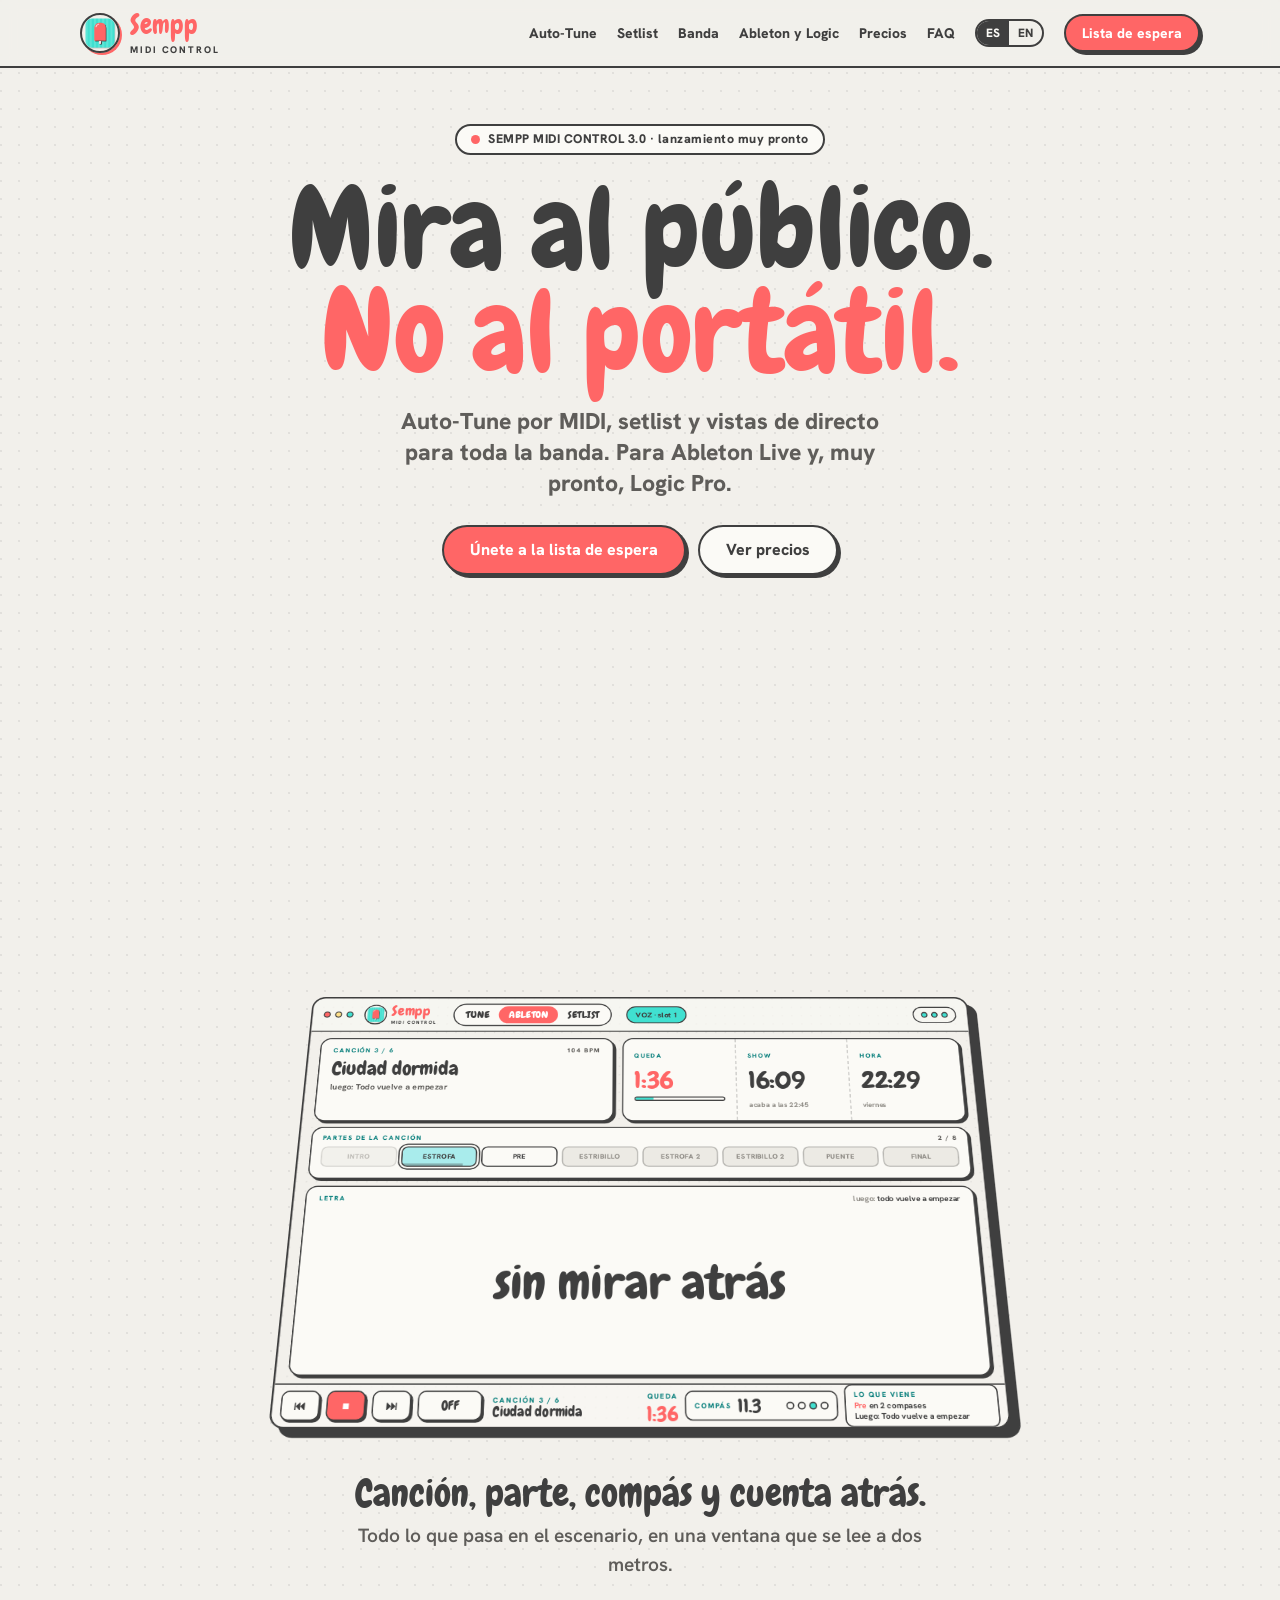
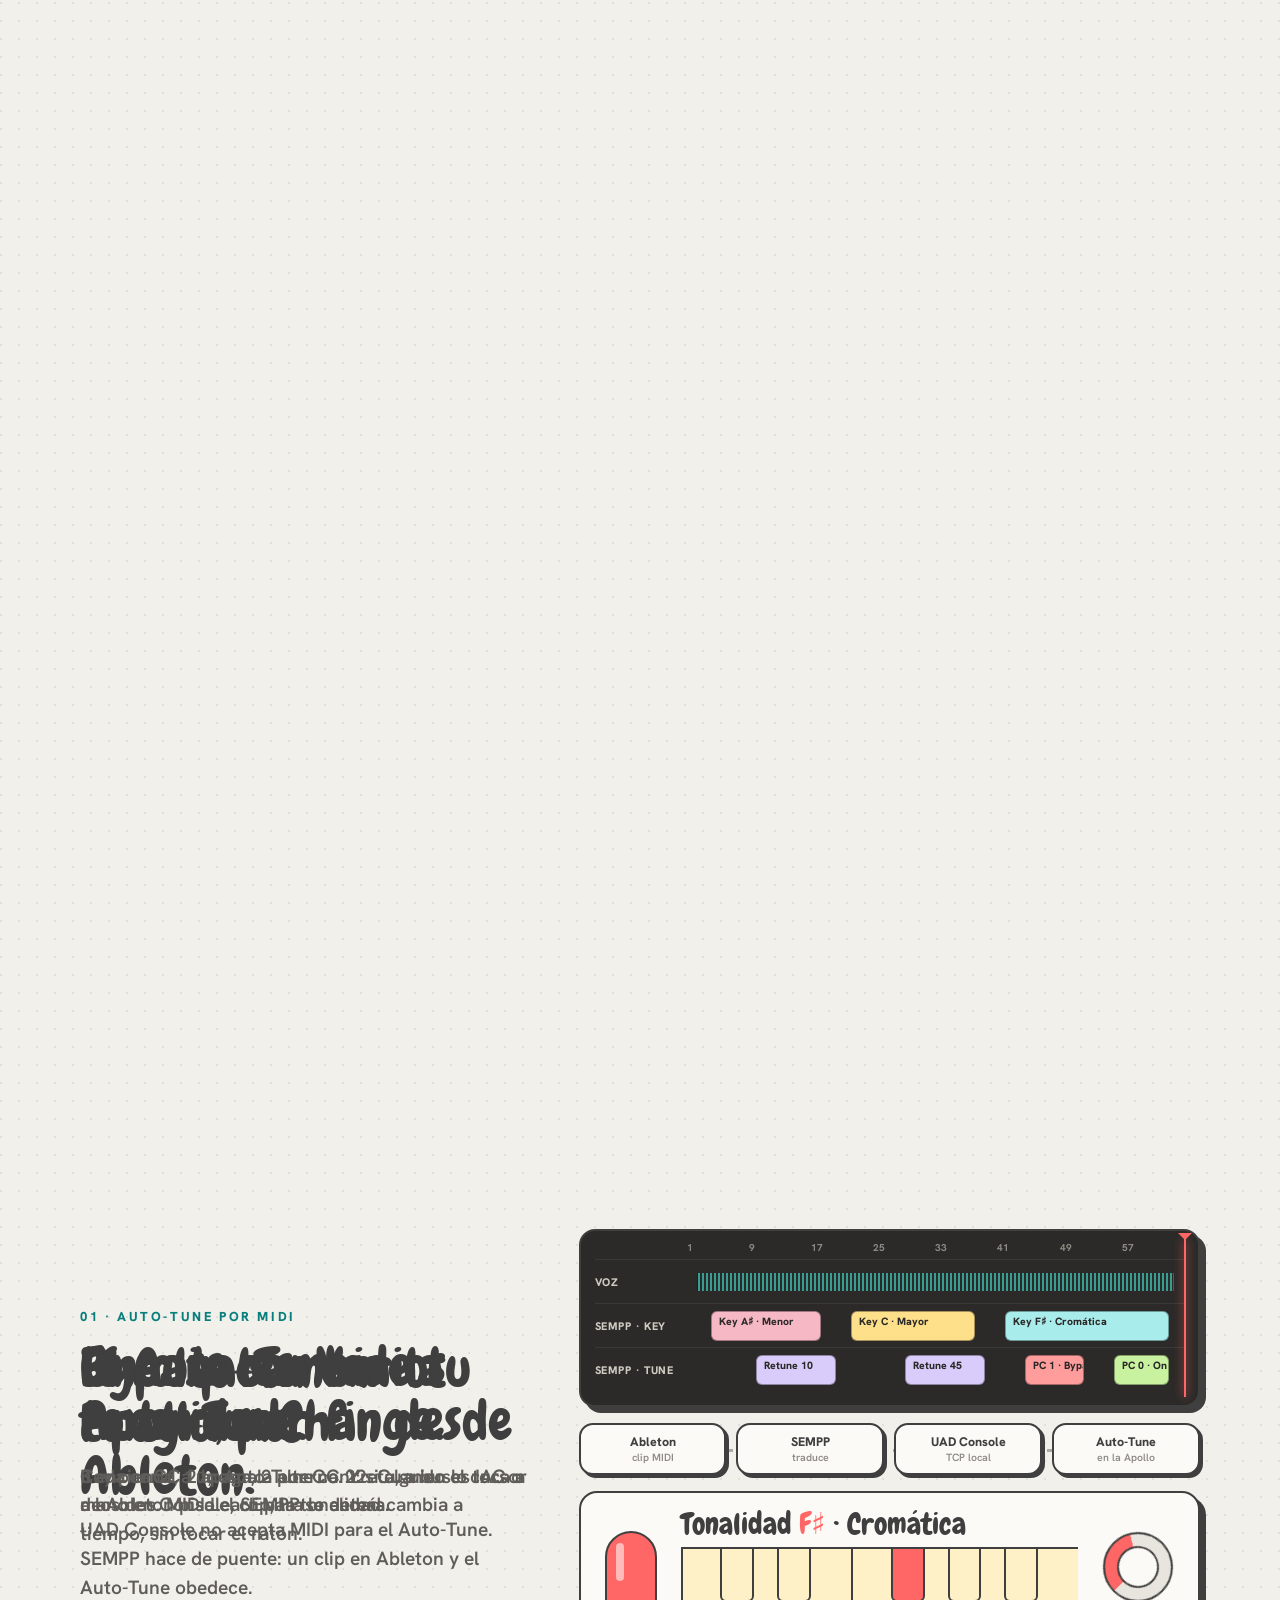
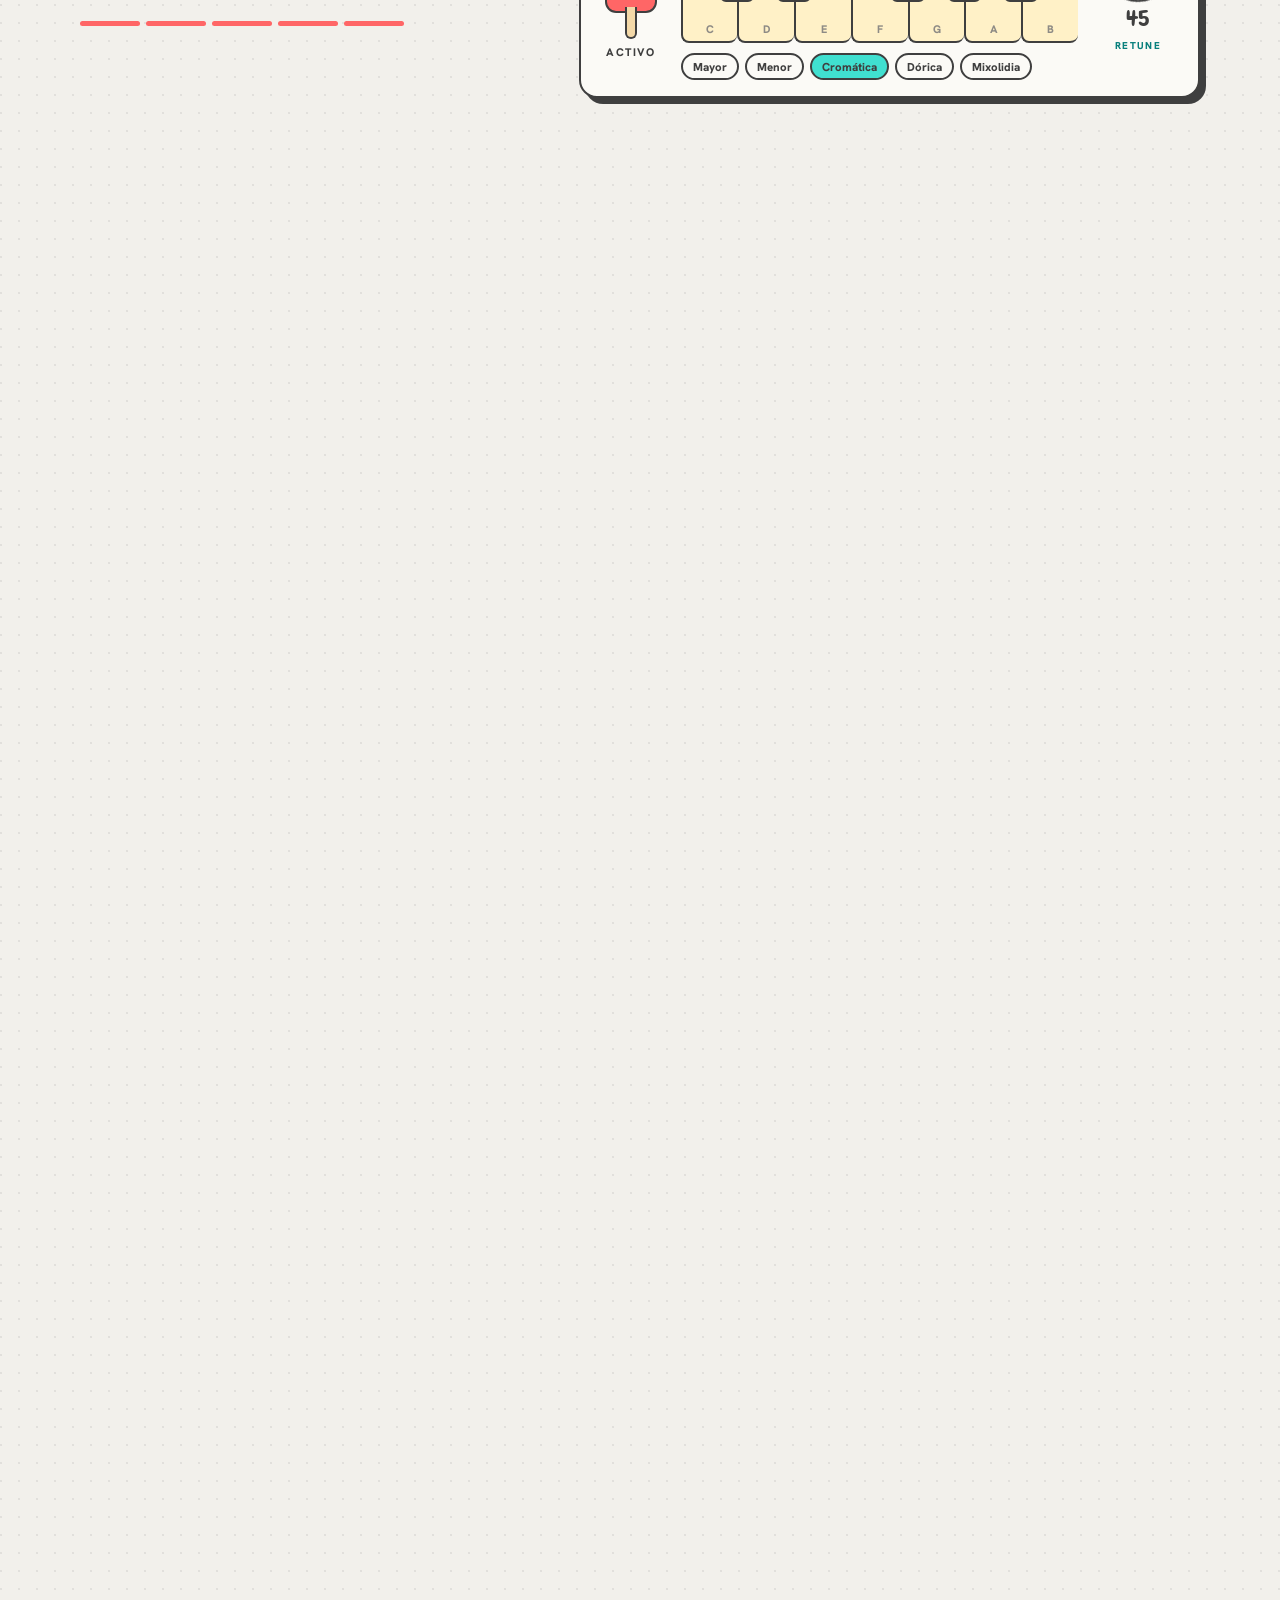
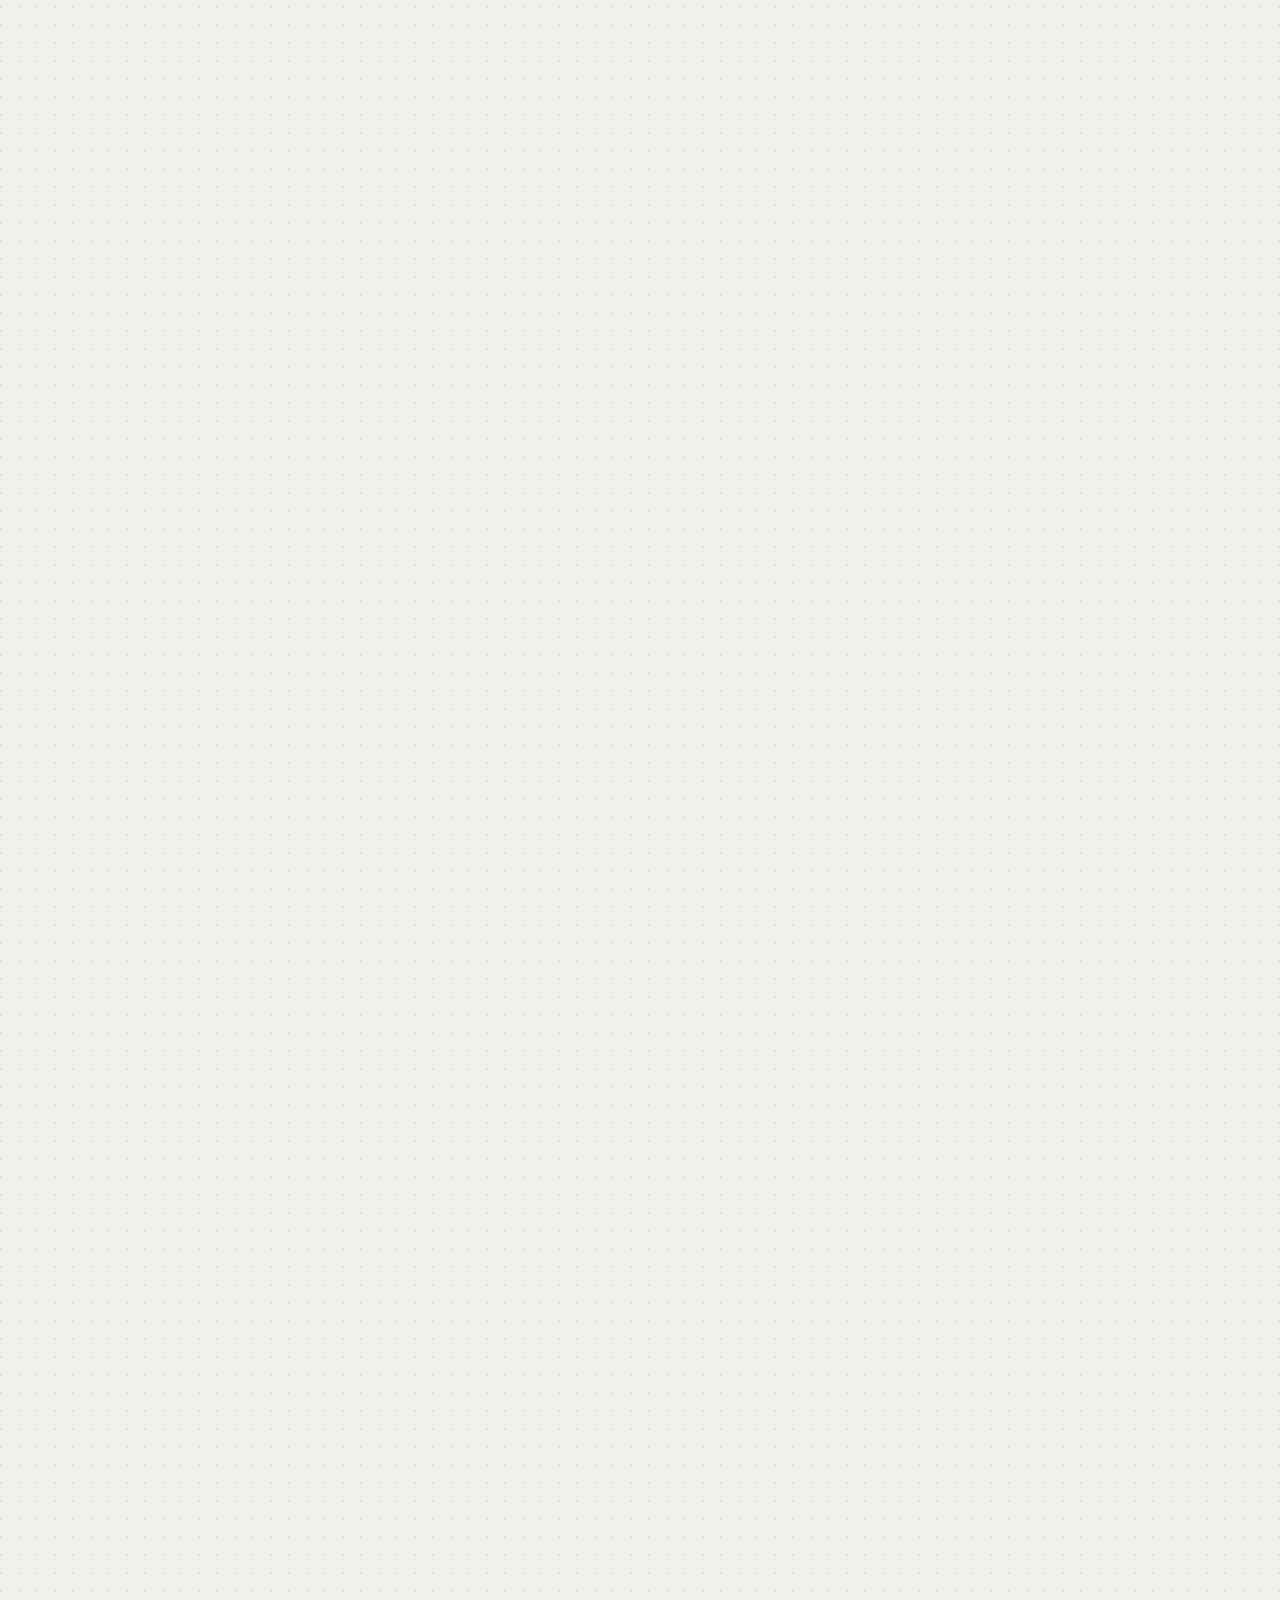
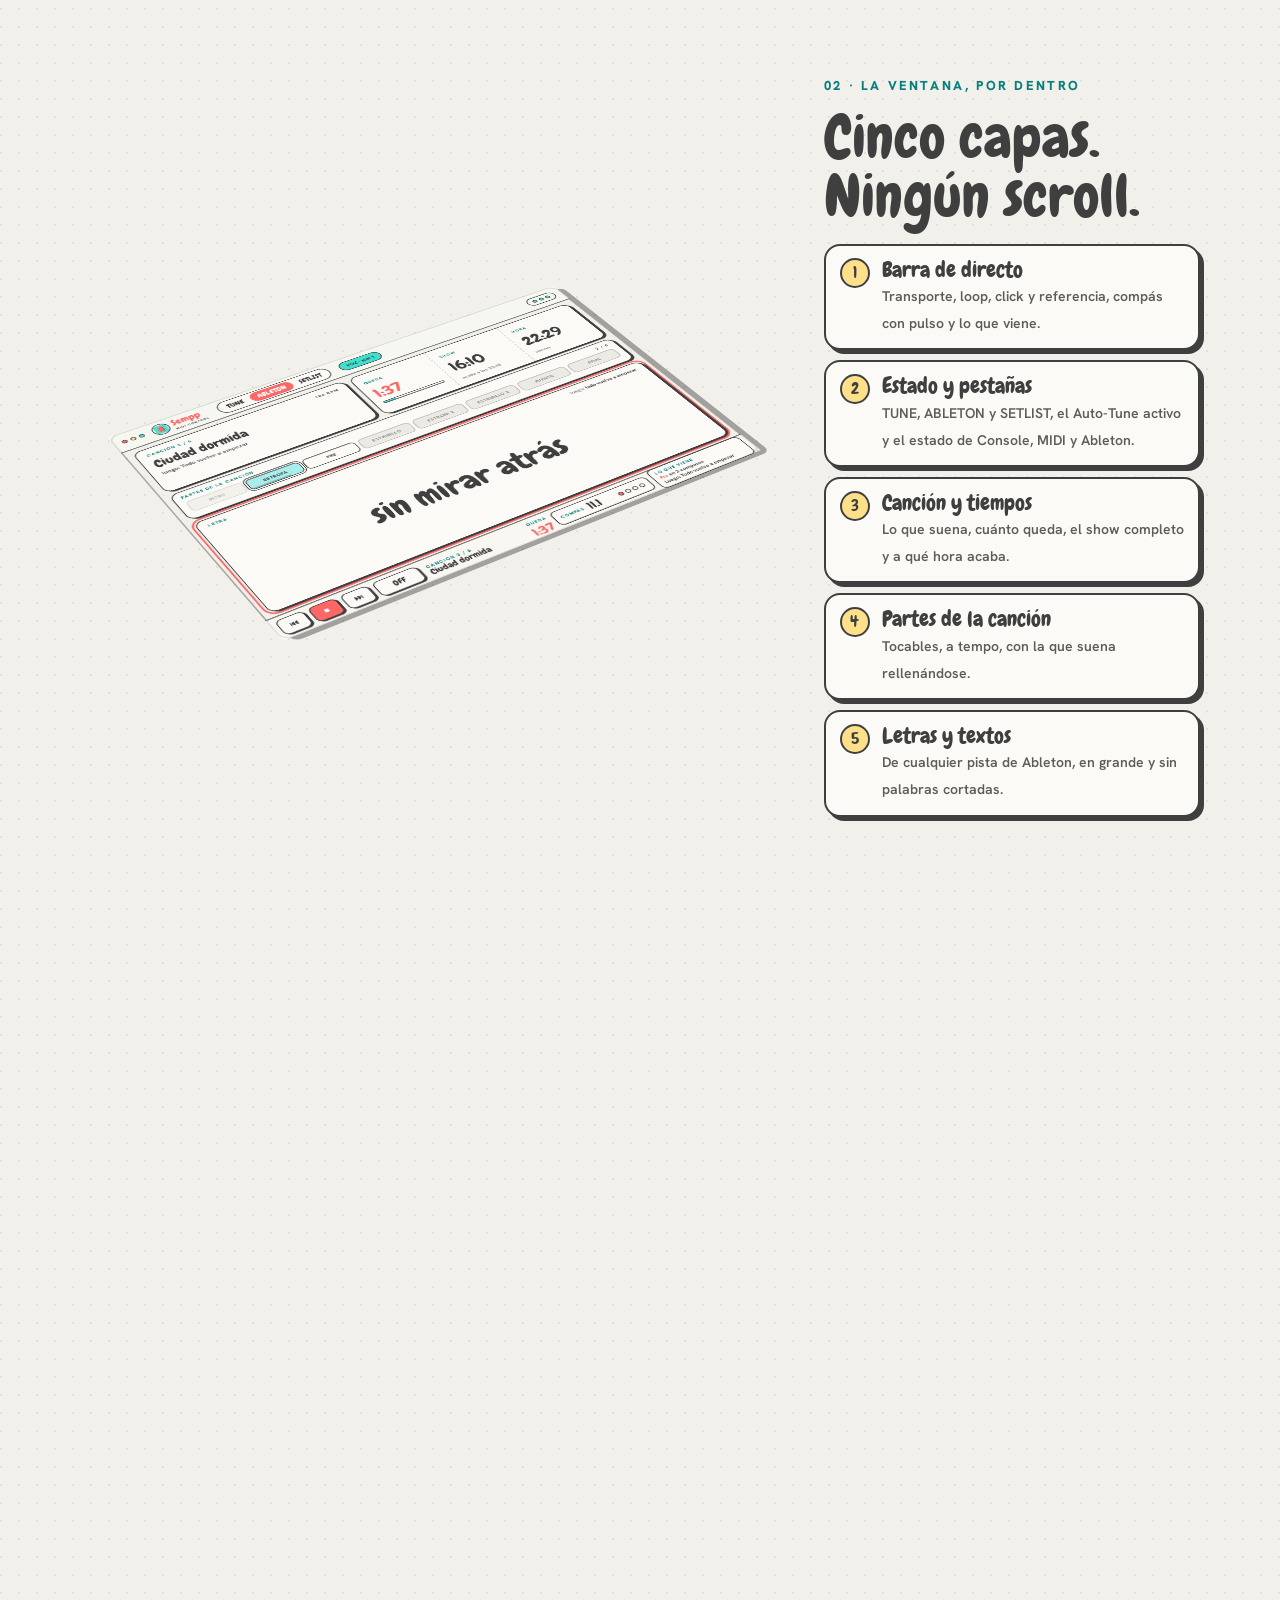
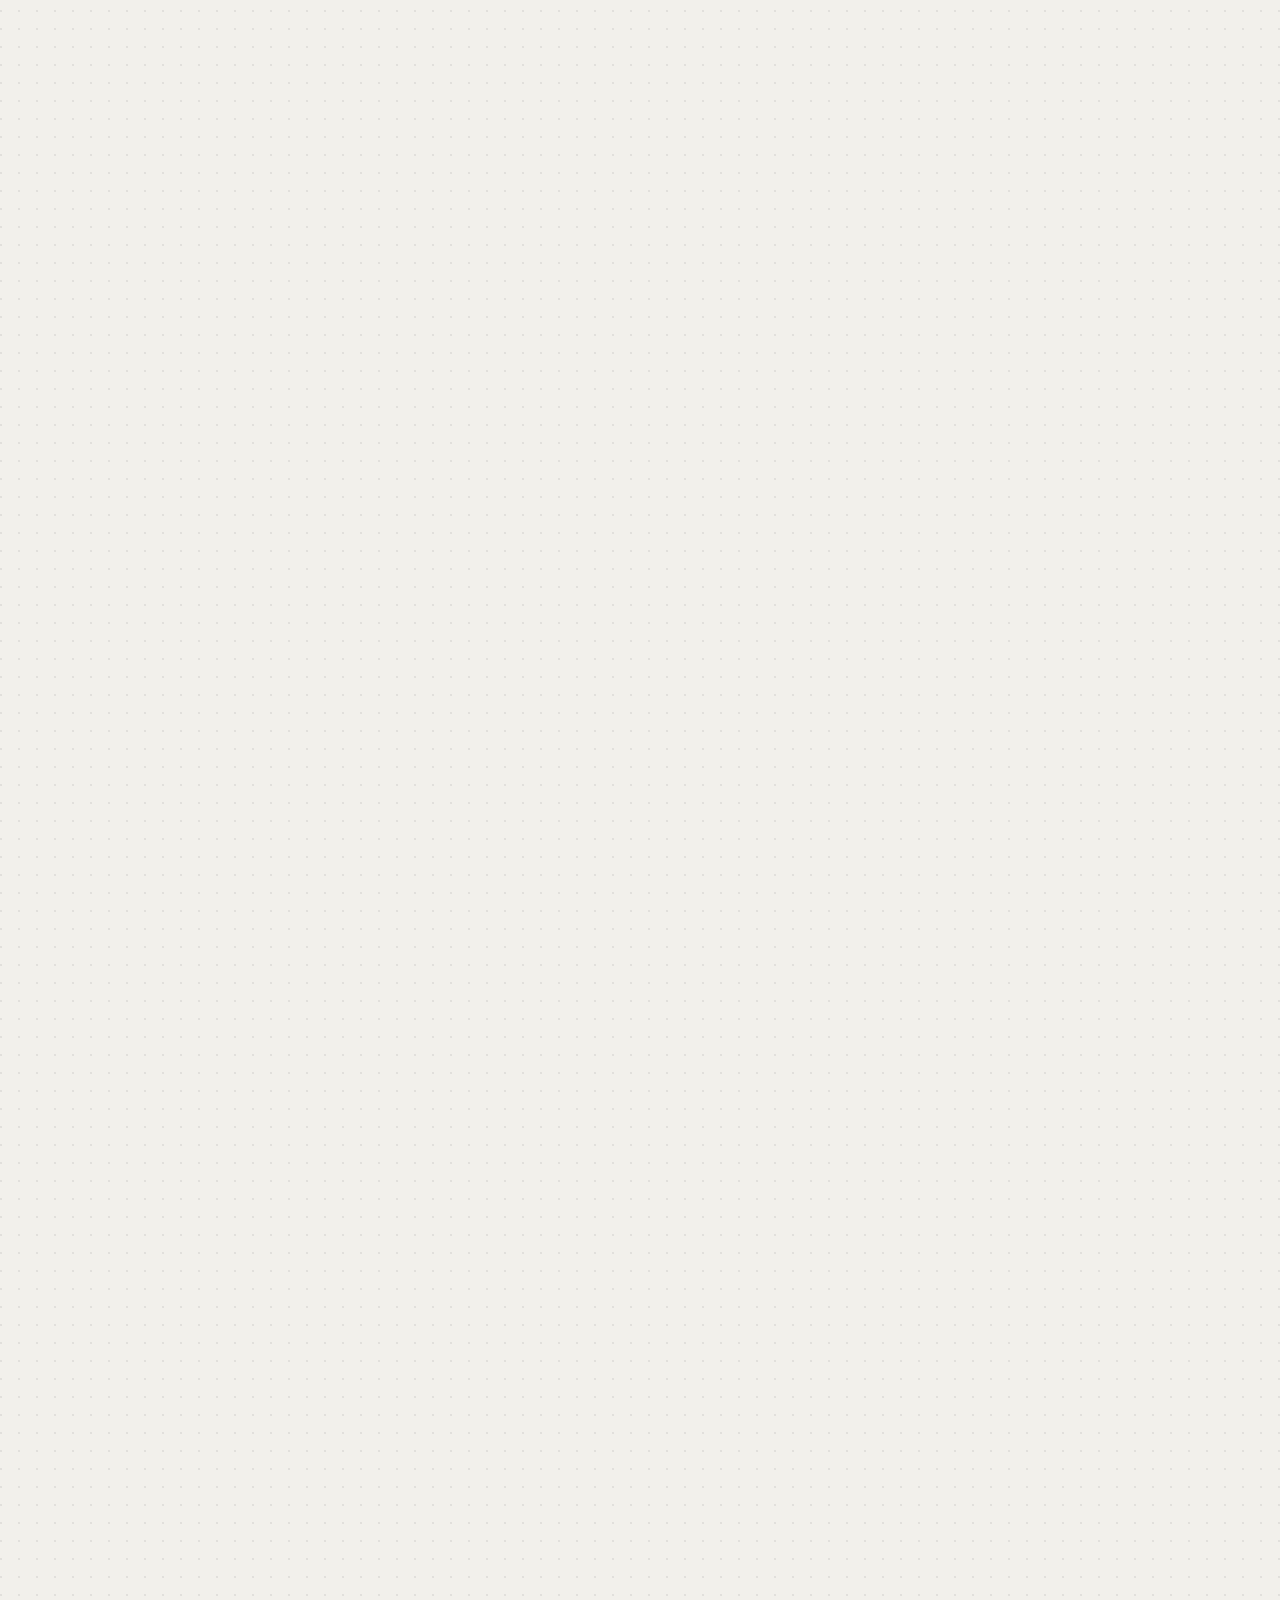
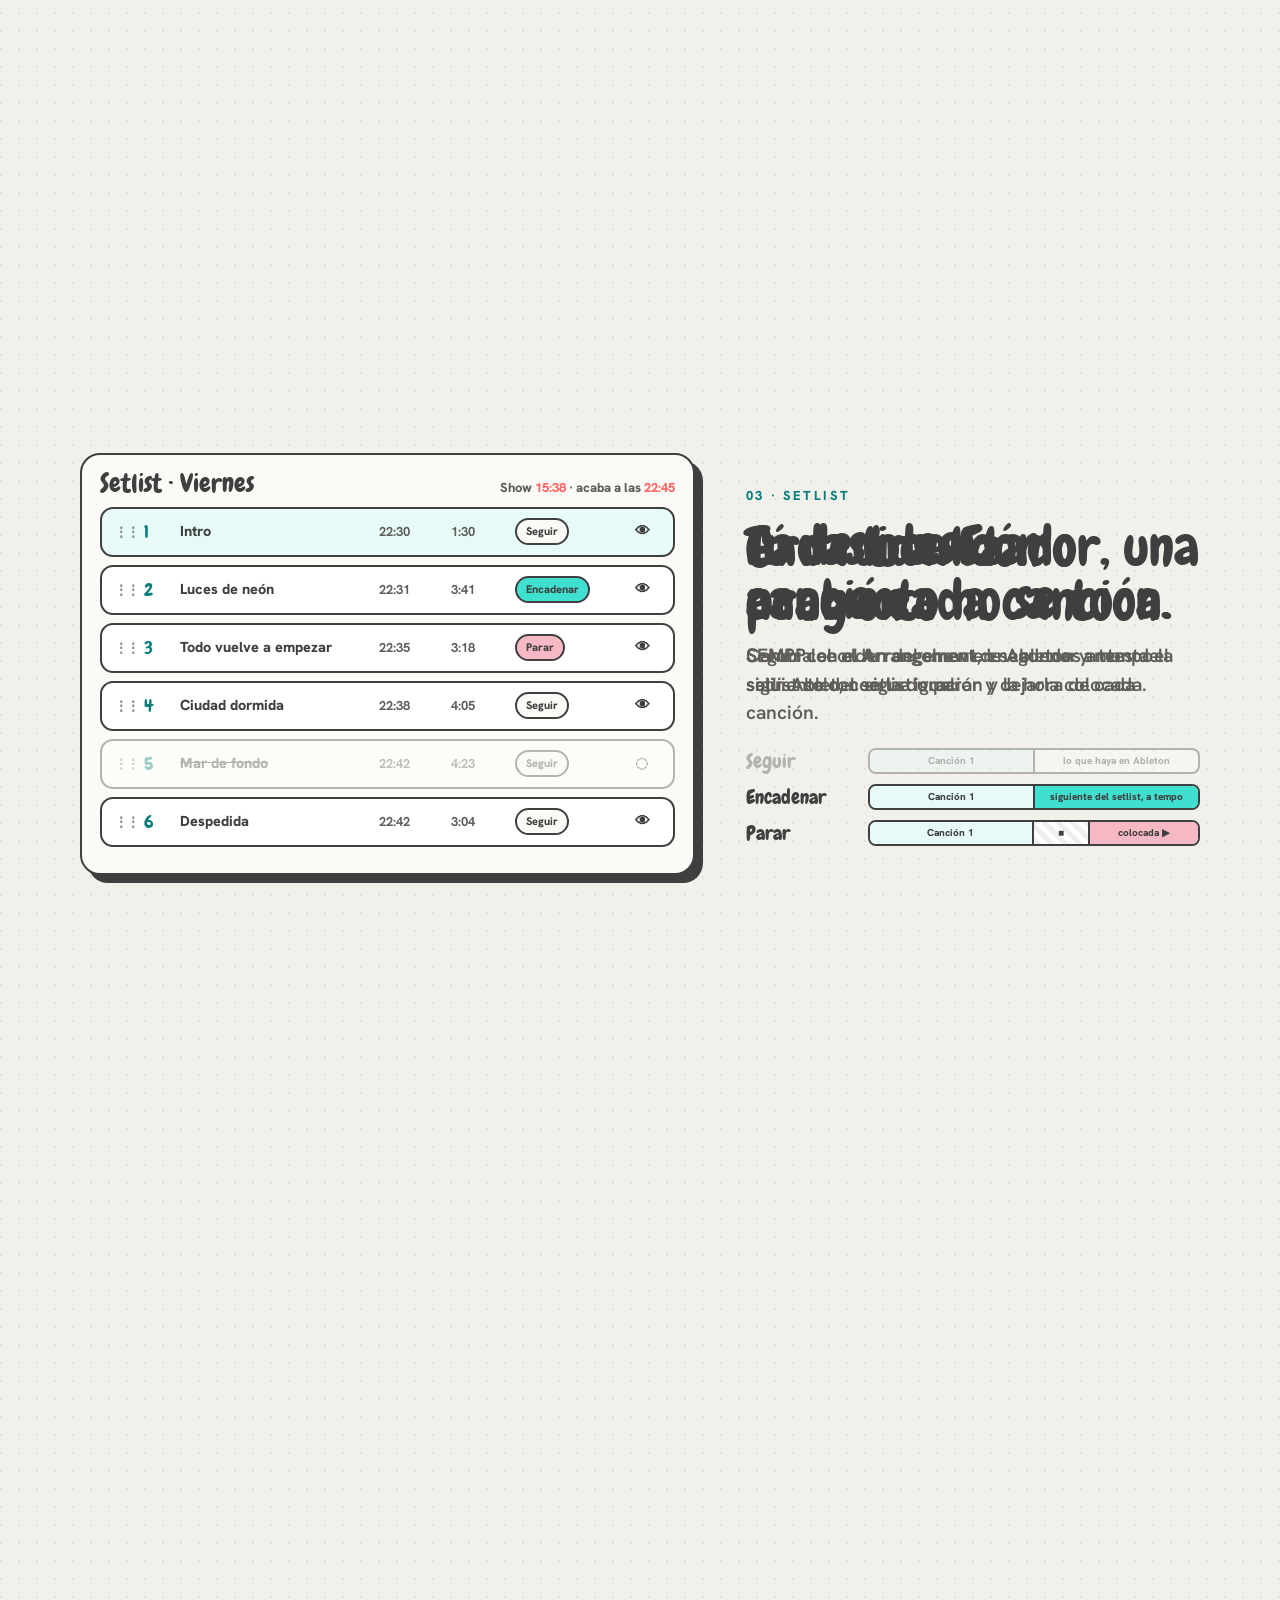
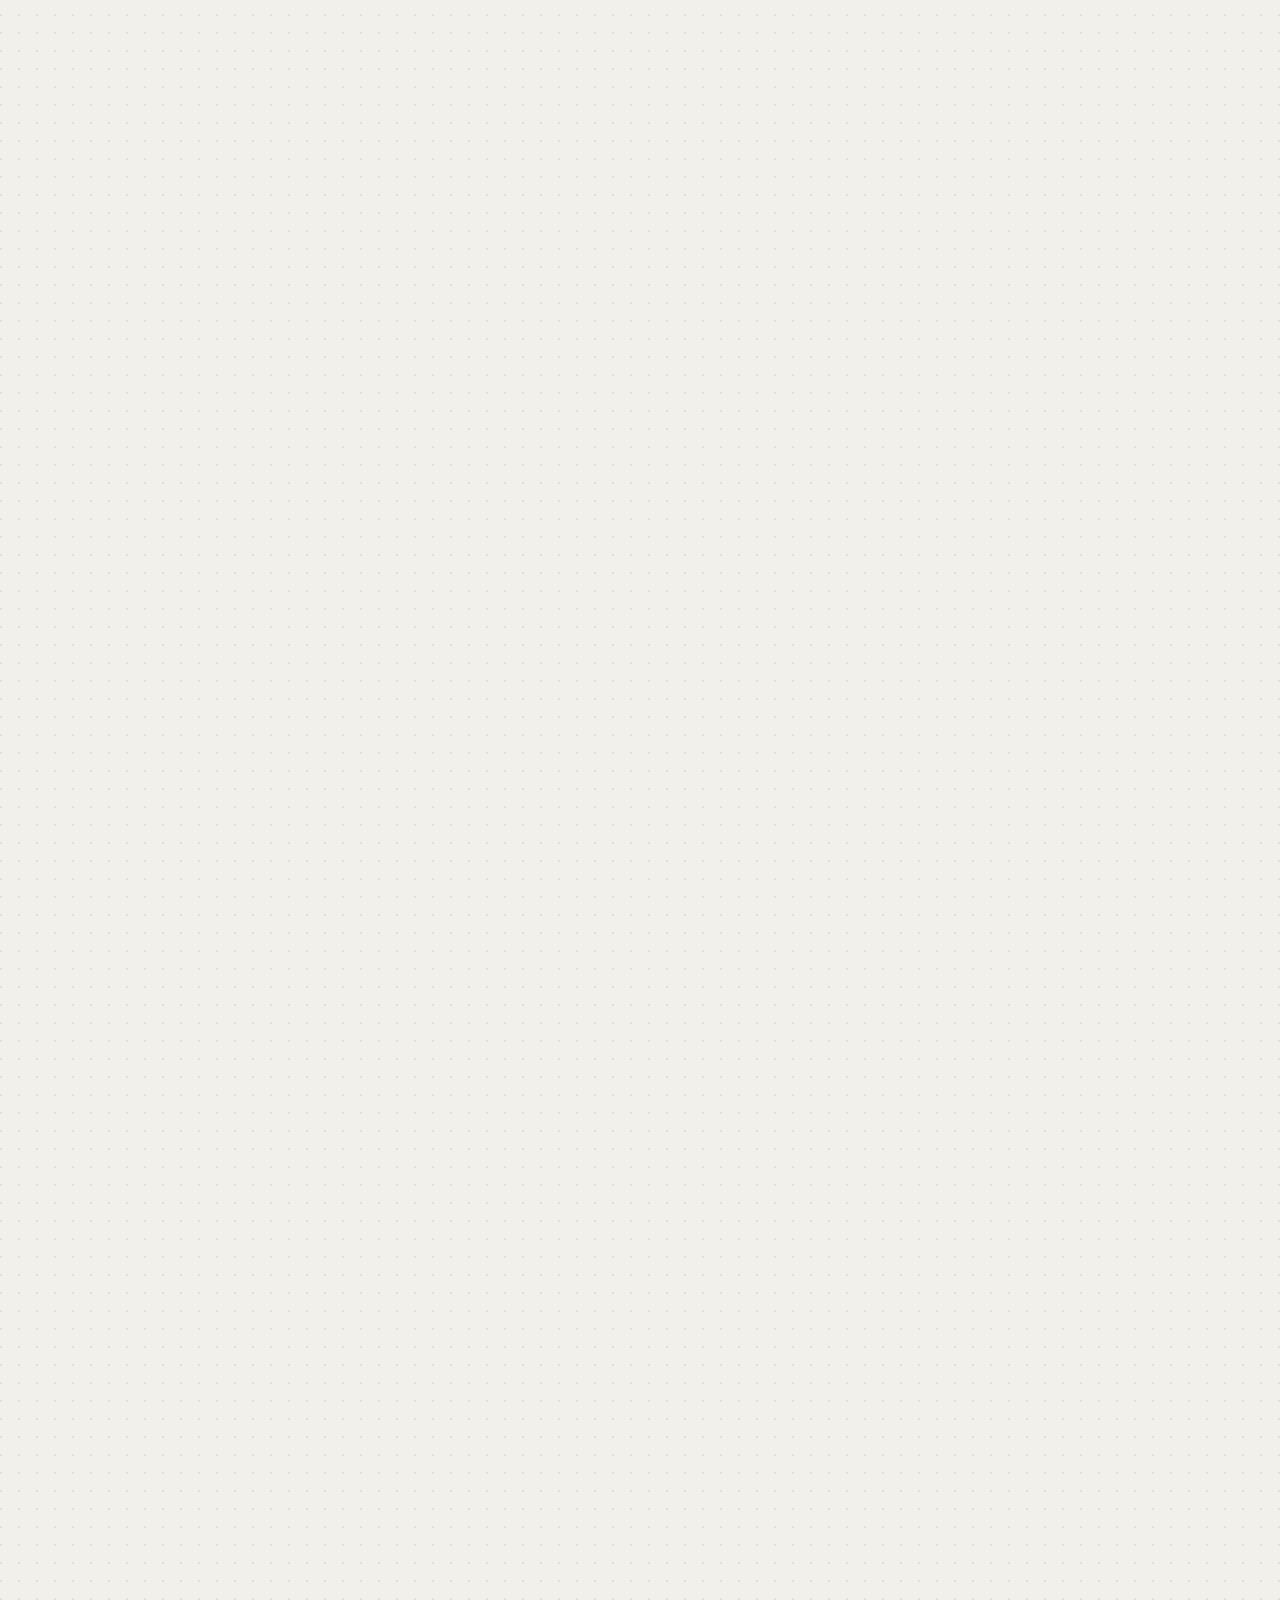
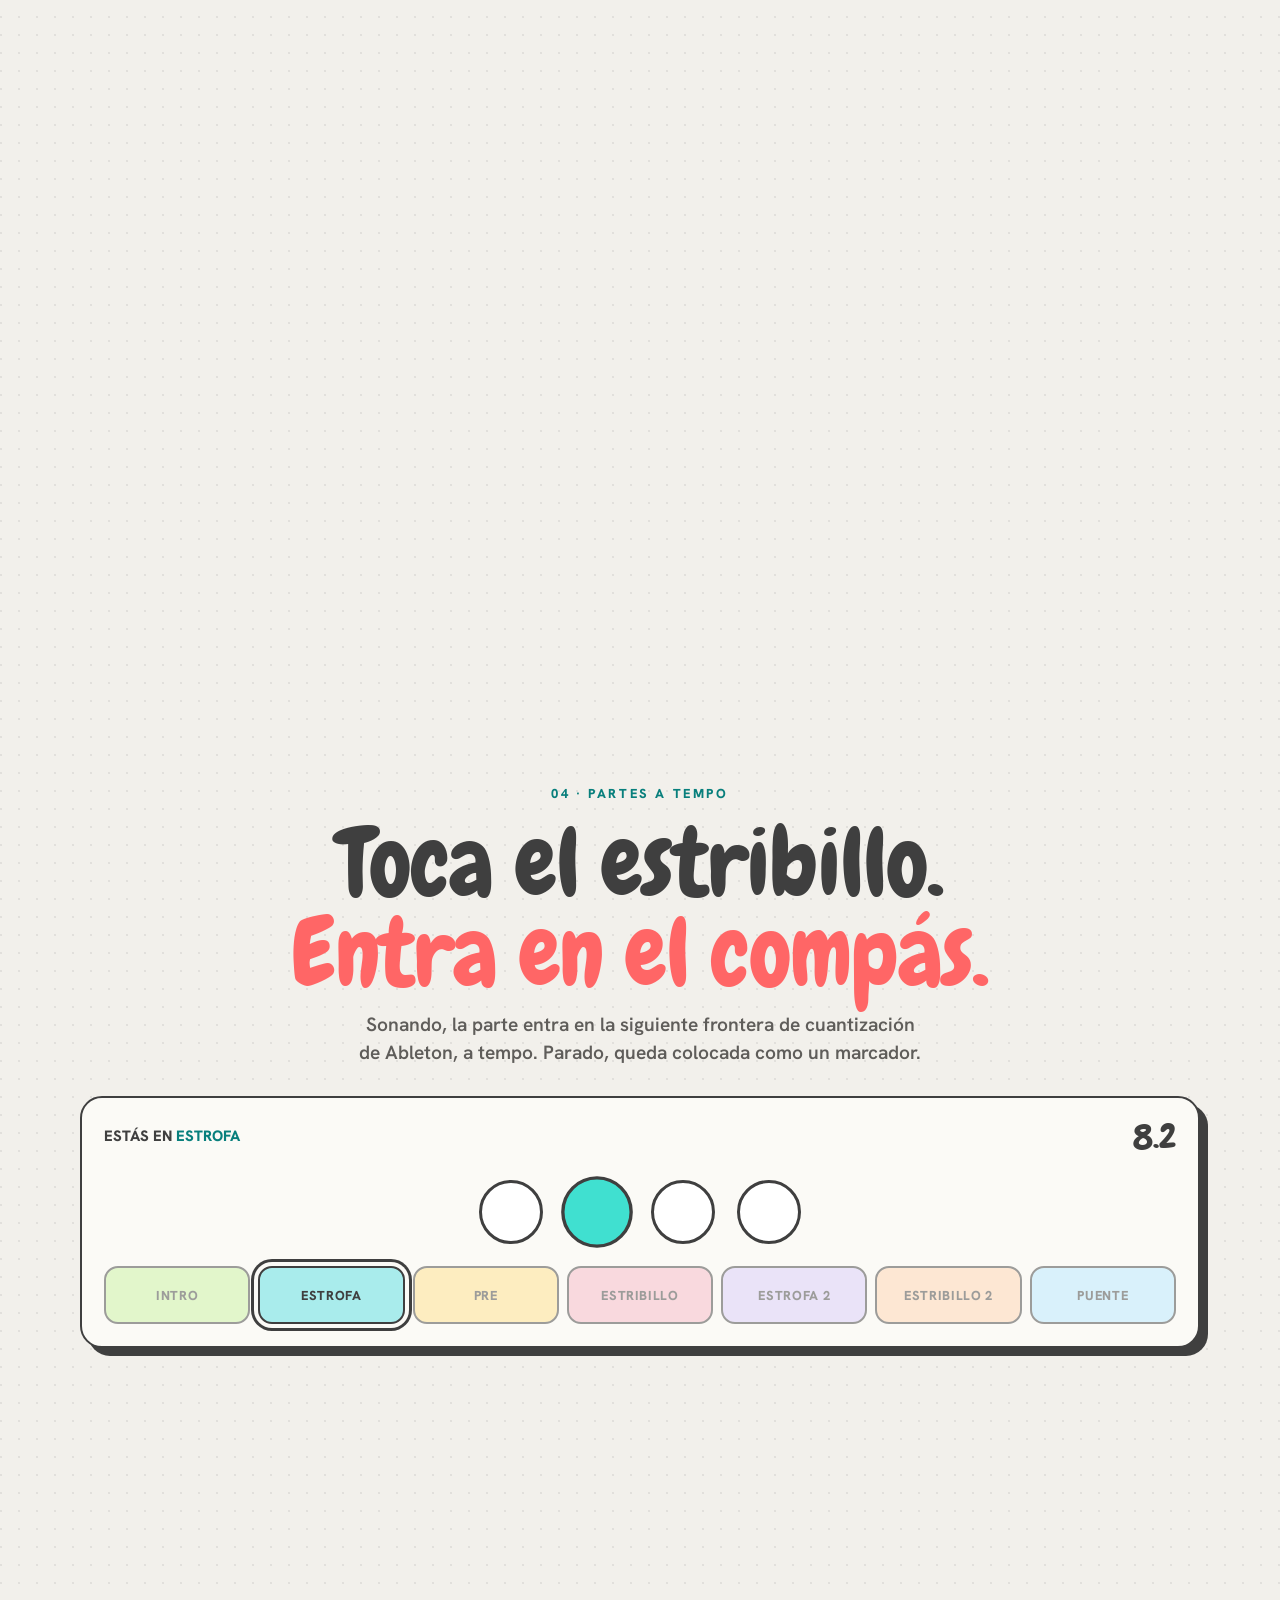
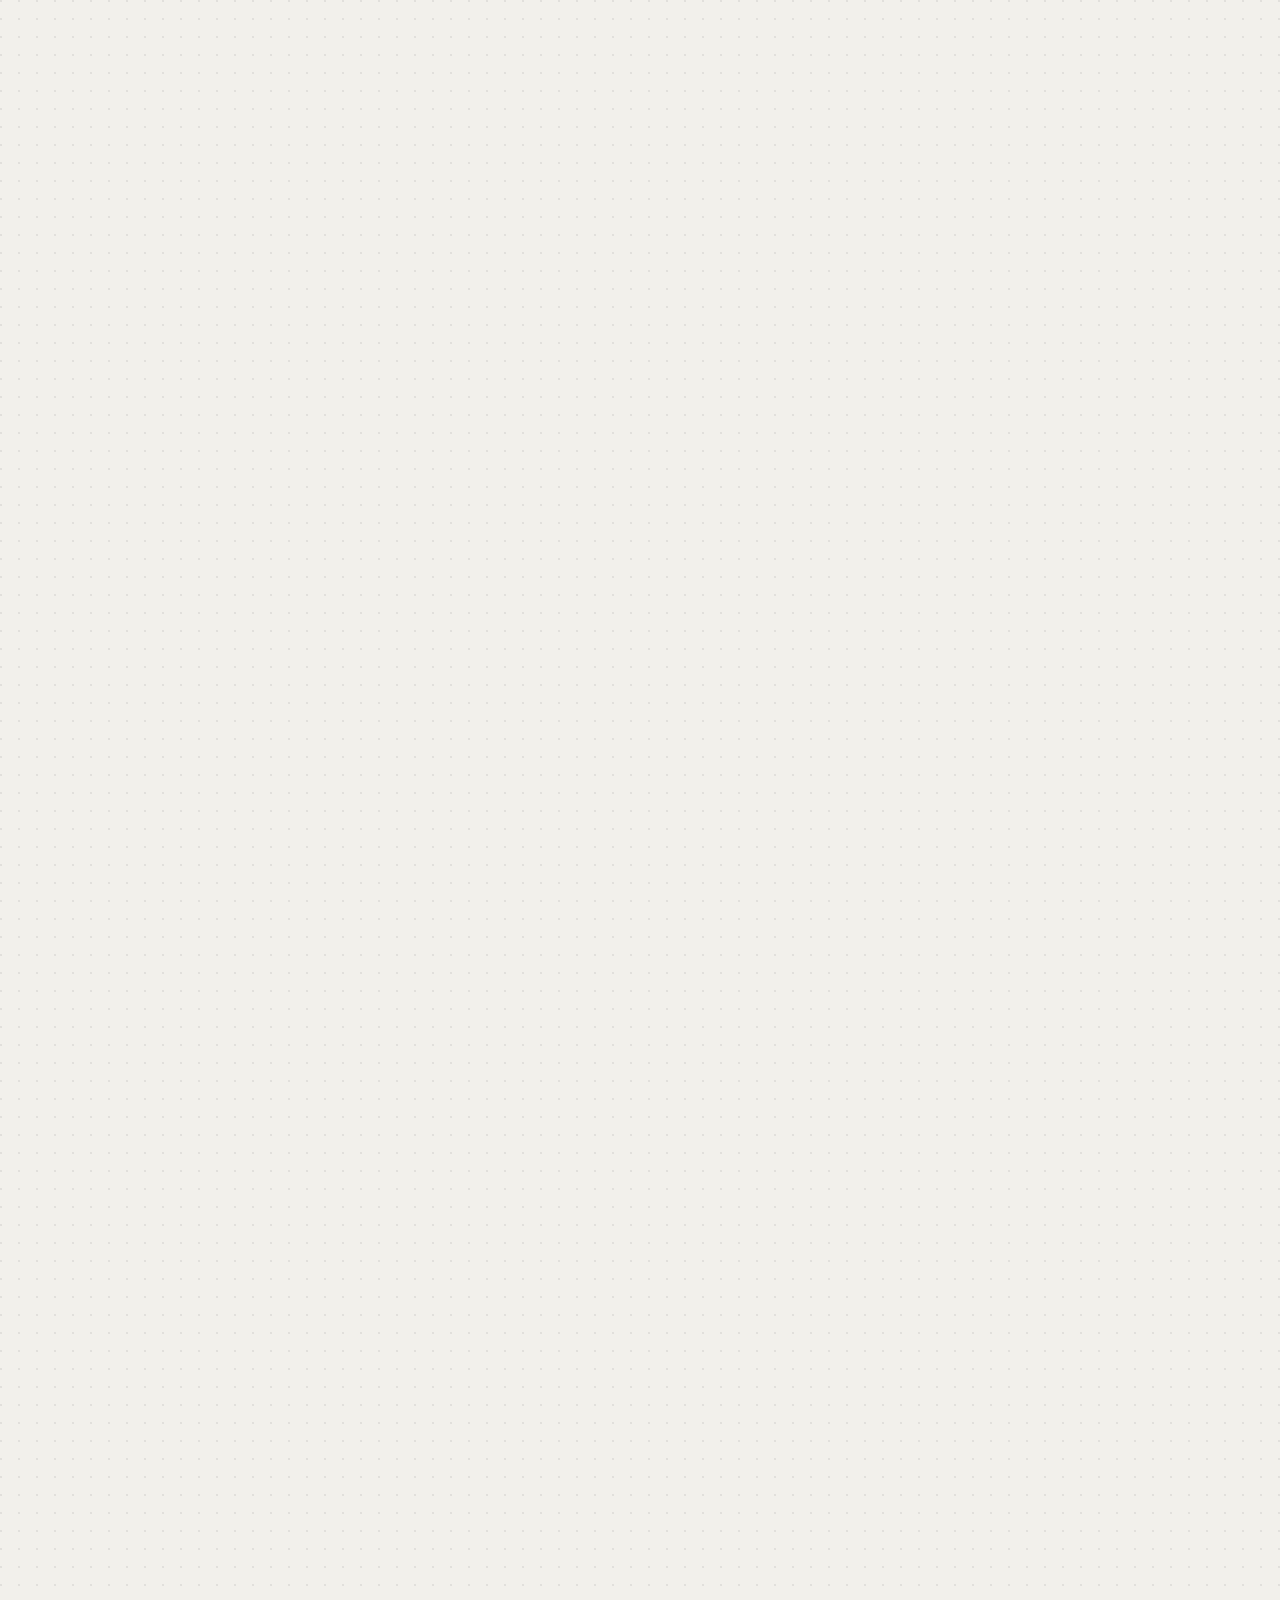
==== docs/index.html @ c3dced19 "Vista previa de la nueva web (noindex) en docs/ Co-Authored-By: Claude Opus 5.5 <noreply@anthropic.c" ====
<!doctype html>
<html lang="es">
<head>
<meta name="robots" content="noindex,nofollow">
<meta charset="utf-8">
<meta name="viewport" content="width=device-width,initial-scale=1">
<title>SEMPP MIDI CONTROL · Auto-Tune por MIDI y setlist en directo para Ableton Live</title>
<meta name="description" content="Controla el Auto-Tune de tu Apollo por MIDI desde Ableton Live y lleva el show con setlist, partes a tempo, cuenta atrás y vistas en iPad para toda la banda. Pago único desde 49 €. Para macOS.">

<link rel="canonical" href="https://sempp.miguelsempere.es/">
<link rel="alternate" hreflang="es" href="https://sempp.miguelsempere.es/">
<link rel="alternate" hreflang="en" href="https://sempp.miguelsempere.es/en/">
<link rel="alternate" hreflang="x-default" href="https://sempp.miguelsempere.es/en/">
<meta property="og:type" content="website">
<meta property="og:site_name" content="SEMPP MIDI CONTROL">
<meta property="og:locale" content="es_ES">
<meta property="og:locale:alternate" content="en_US">
<meta property="og:url" content="https://sempp.miguelsempere.es/">
<meta property="og:title" content="SEMPP MIDI CONTROL · Mira al público, no al portátil">
<meta property="og:description" content="Auto-Tune de la Apollo desde Ableton, setlist, partes a tempo y vistas en iPad para toda la banda.">
<meta property="og:image" content="https://sempp.miguelsempere.es/img/og-es.png">
<meta property="og:image:width" content="1200">
<meta property="og:image:height" content="630">
<meta property="og:image:alt" content="SEMPP MIDI CONTROL: canción, cuenta atrás, partes y letra en la vista de Ableton">
<meta name="twitter:card" content="summary_large_image">
<meta name="twitter:title" content="SEMPP MIDI CONTROL · Mira al público, no al portátil">
<meta name="twitter:description" content="Auto-Tune de la Apollo desde Ableton, setlist, partes a tempo y vistas en iPad para toda la banda.">
<meta name="twitter:image" content="https://sempp.miguelsempere.es/img/og-es.png">
<meta name="theme-color" content="#F2F0EB">
<meta name="format-detection" content="telephone=no">
<link rel="icon" href="favicon.ico" sizes="any">
<link rel="icon" type="image/png" href="img/icon.png">
<link rel="apple-touch-icon" href="img/apple-touch-icon.png">
<link rel="manifest" href="site.webmanifest">
<link rel="preload" href="fonts/chewy-latin-400-normal.woff2" as="font" type="font/woff2" crossorigin>
<link rel="preload" href="fonts/hanken-grotesk-latin-800-normal.woff2" as="font" type="font/woff2" crossorigin>
<link rel="stylesheet" href="css/site.css">
<link rel="stylesheet" href="css/show.css">
<script type="application/ld+json">{"@context": "https://schema.org", "@graph": [{"@type": "WebSite", "@id": "https://sempp.miguelsempere.es/#web", "url": "https://sempp.miguelsempere.es/", "name": "SEMPP MIDI CONTROL", "inLanguage": ["es", "en"]}, {"@type": "Person", "@id": "https://sempp.miguelsempere.es/#miguel", "name": "Miguel Sempere", "jobTitle": "Guitarrista, productor y director musical", "sameAs": ["https://www.instagram.com/semperemiguel/"]}, {"@type": "SoftwareApplication", "@id": "https://sempp.miguelsempere.es/#app", "name": "SEMPP MIDI CONTROL", "url": "https://sempp.miguelsempere.es/", "description": "App para macOS que controla el Auto-Tune de UAD Console por MIDI desde Ableton Live y lleva el show con setlist, partes a tempo, tiempos y vistas en iPad para la banda.", "applicationCategory": "MultimediaApplication", "applicationSubCategory": "Live performance / MIDI", "operatingSystem": "macOS 10.15 or later", "softwareVersion": "3.0", "inLanguage": "es", "image": "https://sempp.miguelsempere.es/img/og-es.png", "screenshot": ["https://sempp.miguelsempere.es/img/plugin-abl.webp", "https://sempp.miguelsempere.es/img/plugin-set.webp", "https://sempp.miguelsempere.es/img/ipad-dm.webp"], "author": {"@id": "https://sempp.miguelsempere.es/#miguel"}, "publisher": {"@id": "https://sempp.miguelsempere.es/#miguel"}, "offers": [{"@type": "Offer", "name": "MIDI", "price": "49", "priceCurrency": "EUR", "availability": "https://schema.org/PreOrder", "url": "https://sempp.miguelsempere.es/#precios"}, {"@type": "Offer", "name": "Setlist", "price": "99", "priceCurrency": "EUR", "availability": "https://schema.org/PreOrder", "url": "https://sempp.miguelsempere.es/#precios"}, {"@type": "Offer", "name": "Full", "price": "149", "priceCurrency": "EUR", "availability": "https://schema.org/PreOrder", "url": "https://sempp.miguelsempere.es/#precios"}]}, {"@type": "FAQPage", "mainEntity": [{"@type": "Question", "name": "¿Qué necesito para usar SEMPP MIDI CONTROL?", "acceptedAnswer": {"@type": "Answer", "text": "Un Mac con macOS 10.15 o posterior (Intel o Apple Silicon) y Ableton Live 11 o 12. Para controlar el Auto-Tune, una interfaz Universal Audio Apollo con UAD Console y el Auto-Tune cargado en un canal. Los iPad, móviles u ordenadores de la banda solo necesitan un navegador en la misma red."}}, {"@type": "Question", "name": "¿Puedo usarlo sin Apollo ni Auto-Tune?", "acceptedAnswer": {"@type": "Answer", "text": "Sí. La licencia Setlist incluye el setlist, las partes, los tiempos, Click y Artist Ref y las vistas de iPad, y no necesita ninguna interfaz de Universal Audio."}}, {"@type": "Question", "name": "¿Cuánto cuesta?", "acceptedAnswer": {"@type": "Answer", "text": "Tres licencias de pago único, IVA incluido: MIDI 49 €, Setlist 99 € y Full 149 €. Puedes pasar de Setlist a Full por 59 € y de MIDI a Full por 99 €. Hay licencia Gira / Oficina de 5 Macs por 349 € y un 40 % de descuento para escuelas y conservatorios."}}, {"@type": "Question", "name": "¿Es una suscripción?", "acceptedAnswer": {"@type": "Answer", "text": "No. Pagas una vez y es tuya. Las actualizaciones de la versión 3 son gratis; una futura versión 4 tendrá precio reducido para quien ya tenga licencia."}}, {"@type": "Question", "name": "¿Hay prueba gratis?", "acceptedAnswer": {"@type": "Answer", "text": "Sí: 14 días de la versión Full con todo abierto y sin tarjeta. Al acabar, las funciones que no tengas se quedan en gris; nada se rompe."}}, {"@type": "Question", "name": "¿En cuántos Macs puedo usarla?", "acceptedAnswer": {"@type": "Answer", "text": "Cada licencia se activa en 2 Macs, por ejemplo el del directo y el de casa. Puedes liberar uno cuando quieras, y una tercera activación cuesta 19 €."}}, {"@type": "Question", "name": "¿Necesita internet en el escenario?", "acceptedAnswer": {"@type": "Answer", "text": "No. Todo funciona en local con el router del rack, incluidas las vistas de iPad. La licencia se comprueba en el propio Mac tras activarla, e internet solo se usa, si lo hay, para buscar actualizaciones."}}, {"@type": "Question", "name": "¿Cómo sabe cuáles son mis canciones y sus partes?", "acceptedAnswer": {"@type": "Answer", "text": "En Ableton lee los localizadores del Arrangement: cada uno es una canción. Las partes salen de los clips de una pista que eliges en Ajustes. No hay que importar ni exportar nada."}}, {"@type": "Question", "name": "¿Modifica mi proyecto?", "acceptedAnswer": {"@type": "Answer", "text": "No. El setlist, el orden y los modos viven en SEMPP. Solo mueve el transporte y, si lo activas, el solo del click y el mute de la voz de referencia."}}, {"@type": "Question", "name": "¿Qué iPad o dispositivos puedo usar?", "acceptedAnswer": {"@type": "Answer", "text": "Cualquier iPad, iPhone, Android u ordenador con navegador, también iPads antiguos. La vista se abre con un código QR y no hay que instalar ninguna app."}}, {"@type": "Question", "name": "¿Es seguro tener los controles en la wifi?", "acceptedAnswer": {"@type": "Answer", "text": "Puedes poner un PIN de acceso, dar permisos distintos a cada vista (director, técnico, banda) y bloquear todos los iPad desde el Mac con un solo clic."}}, {"@type": "Question", "name": "¿Funciona con Logic Pro?", "acceptedAnswer": {"@type": "Answer", "text": "La versión para Logic Pro 11 está en desarrollo, con canciones ilimitadas y saltos sin cortes. Tu licencia valdrá para Ableton y para Logic. El control del Auto-Tune por MIDI ya funciona con cualquier DAW."}}, {"@type": "Question", "name": "¿En qué se diferencia de otras apps de setlist como AbleSet?", "acceptedAnswer": {"@type": "Answer", "text": "SEMPP junta en una sola app el setlist, las partes a tempo y las vistas para la banda con el control del Auto-Tune de la Apollo por MIDI y el vúmetro de la voz para el técnico, y una misma licencia vale para Ableton y Logic."}}, {"@type": "Question", "name": "¿Es un producto de Universal Audio, Antares, Ableton o Apple?", "acceptedAnswer": {"@type": "Answer", "text": "No. SEMPP MIDI CONTROL es un producto independiente, hecho por Miguel Sempere, sin relación con Universal Audio, Antares, Ableton ni Apple."}}]}]}</script>
</head>
<body>
<a class="skip" href="#main">Saltar al contenido</a>
<nav class="nav" aria-label="Principal"><div class="w">
  <a class="brand" href="./" aria-label="SEMPP MIDI CONTROL, inicio"><img class="wob" src="img/icon.png" alt="" width="40" height="40"><span><b>Sempp</b><small>MIDI CONTROL</small></span></a>
  <div class="links">
    <a class="h" href="#s-tune">Auto-Tune</a><a class="h" href="#s-set">Setlist</a><a class="h" href="#s-band">Banda</a><a class="h" href="#daw">Ableton y Logic</a><a class="h" href="#precios">Precios</a><a class="h" href="#faq">FAQ</a>
    <span class="lang" aria-label="Idioma"><span>ES</span><a href="en/" hreflang="en" lang="en">EN</a></span>
    <a class="btn sm coral" href="#lista">Lista de espera</a>
  </div>
</div></nav>

<main id="main">

<!-- HERO -->
<header class="hx"><div class="w">
  <span class="pill rv"><i></i>SEMPP MIDI CONTROL 3.0 · lanzamiento muy pronto</span>
  <h1 class="rv d1"><span class="s">Mira al público.<br><em>No al portátil.</em></span><span class="k">Auto-Tune por MIDI, setlist y vistas de directo para toda la banda. Para Ableton Live y, muy pronto, Logic Pro.</span></h1>
  <div class="cta rv d2"><a class="btn coral" href="#lista">Únete a la lista de espera</a><a class="btn" href="#precios">Ver precios</a></div>
  <p class="note rv d3">macOS 10.15+ · Intel y Apple Silicon · Ableton Live 11 y 12 · UAD Console · funciona sin internet</p>
</div></header>
<section class="scene" id="s-hero" data-scene="hero" aria-label="El plugin en marcha">
  <div class="pin"><div class="stage"><div class="tilt"><div class="appbox" data-app="hero"></div></div></div>
  <div class="hxsub"><b>Canción, parte, compás y cuenta atrás.</b><p class="lede" style="margin:8px auto 0">Todo lo que pasa en el escenario, en una ventana que se lee a dos metros.</p></div></div>
</section>

<!-- 1 · MIDI → AUTO-TUNE -->
<section class="scene" id="s-tune" data-scene="tune" aria-labelledby="t-tune">
  <div class="pin"><div class="w tunegrid">
    <div>
      <span class="kicker">01 · Auto-Tune por MIDI</span>
      <div class="steptxt">
        <div class="on"><h2 id="t-tune">El Auto-Tune de tu Apollo, por fin desde Ableton.</h2><p class="lede">UAD Console no acepta MIDI para el Auto-Tune. SEMPP hace de puente: un clip en Ableton y el Auto-Tune obedece.</p></div>
        <div><h2>Un clip cambia la tonalidad.</h2><p class="lede">Key por CC 21, escala por CC 22. Cuando el cursor de Ableton pisa el clip, la tonalidad cambia a tiempo, sin tocar el ratón.</p></div>
        <div><h2>Otro, la escala y el retune.</h2><p class="lede">Retune, humanize, flex-tune y vibrato, con mínimo, máximo e inversión. O con automatización, nota a nota.</p></div>
        <div><h2>Bypass con un Program Change.</h2><p class="lede">0 enciende, 1 apaga, 2 alterna. Y si alguien lo toca a mano en Console, SEMPP se entera.</p></div>
        <div><h2>16 canales. Varios Auto-Tune.</h2><p class="lede">Cada canal a un Auto-Tune concreto, a buses IAC o a los dos. MIDI Learn para lo demás.</p></div>
      </div>
      <div class="prog" aria-hidden="true"><i class="on"></i><i></i><i></i><i></i><i></i></div>
    </div>
    <div class="rig" aria-hidden="true">
      <div class="arr">
        <div class="ruler"><span>1</span><span>9</span><span>17</span><span>25</span><span>33</span><span>41</span><span>49</span><span>57</span></div>
        <div class="trk"><b>VOZ</b><div class="lane"><div class="clip wave" style="left:2%;width:96%"></div></div></div>
        <div class="trk"><b>SEMPP · KEY</b><div class="lane" id="ln-key"></div></div>
        <div class="trk"><b>SEMPP · TUNE</b><div class="lane" id="ln-tune"></div></div>
        <div class="ph"></div>
      </div>
      <div class="flow" id="flow"><div class="wire"></div><div class="pulse"></div>
        <div class="node">Ableton<small>clip MIDI</small></div><div class="node">SEMPP<small>traduce</small></div><div class="node">UAD Console<small>TCP local</small></div><div class="node">Auto-Tune<small>en la Apollo</small></div></div>
      <div class="at">
        <div><div class="polo" id="polo"><div class="ice"></div><div class="stick"></div></div><div class="atst" id="atst">ACTIVO</div></div>
        <div><div class="keyread" id="keyread">Tonalidad <em>C</em> · Mayor</div><div class="piano" id="piano"></div><div class="chips" id="chips"></div></div>
        <div class="knob"><div class="dial" id="dial"></div><b id="rtv">25</b><small>RETUNE</small></div>
      </div>
    </div>
  </div></div>
</section>

<!-- 2 · DESPIECE -->
<section class="scene" id="s-xp" data-scene="xp" aria-labelledby="t-xp">
  <div class="pin"><div class="w xpgrid">
    <div class="xstage"><div class="xp"><div class="appbox" data-app="xp"></div></div></div>
    <div>
      <span class="kicker">02 · La ventana, por dentro</span>
      <h2 class="mid" id="t-xp" style="margin:10px 0 18px">Cinco capas. Ningún scroll.</h2>
      <ol class="xlist">
        <li data-l="4"><i>1</i><div><b>Barra de directo</b><span>Transporte, loop, click y referencia, compás con pulso y lo que viene.</span></div></li>
        <li data-l="0"><i>2</i><div><b>Estado y pestañas</b><span>TUNE, ABLETON y SETLIST, el Auto-Tune activo y el estado de Console, MIDI y Ableton.</span></div></li>
        <li data-l="1"><i>3</i><div><b>Canción y tiempos</b><span>Lo que suena, cuánto queda, el show completo y a qué hora acaba.</span></div></li>
        <li data-l="2"><i>4</i><div><b>Partes de la canción</b><span>Tocables, a tempo, con la que suena rellenándose.</span></div></li>
        <li data-l="3"><i>5</i><div><b>Letras y textos</b><span>De cualquier pista de Ableton, en grande y sin palabras cortadas.</span></div></li>
      </ol>
    </div>
  </div></div>
</section>

<!-- 3 · SETLIST -->
<section class="scene" id="s-set" data-scene="set" aria-labelledby="t-set">
  <div class="pin"><div class="w setgrid">
    <div class="sl" aria-hidden="true">
      <div class="hd"><b>Setlist · Viernes</b><span class="tot">Show <em id="sl-tot">41:20</em> · acaba a las <em id="sl-end">23:11</em></span></div>
      <div class="slist" id="slist"></div>
    </div>
    <div>
      <span class="kicker">03 · Setlist</span>
      <div class="steptxt">
        <div class="on"><h2 id="t-set">Cada localizador, una canción.</h2><p class="lede">SEMPP lee el Arrangement de Ableton y monta el setlist solo, con la duración y la hora de cada canción.</p></div>
        <div><h2>Arrastra. El proyecto no se toca.</h2><p class="lede">Cambia el orden del show en segundos antes de salir. Ableton sigue igual.</p></div>
        <div><h2>¿Hoy sobra una? Fuera.</h2><p class="lede">Quítala del show con el ojo. Los tiempos y la hora de final se recalculan al momento.</p></div>
        <div><h2>Tú decides cómo acaba cada canción.</h2><p class="lede">Seguir con el Arrangement, encadenar a tempo la siguiente del setlist o parar y dejarla colocada.</p></div>
      </div>
      <div class="modes">
        <div class="mode" data-m="free"><b>Seguir</b><div class="mtl"><span style="flex:3;background:#E6FBF8">Canción 1</span><span style="flex:3">lo que haya en Ableton</span></div></div>
        <div class="mode" data-m="chain"><b>Encadenar</b><div class="mtl"><span style="flex:3;background:#E6FBF8">Canción 1</span><span style="flex:3;background:var(--mint)">siguiente del setlist, a tempo</span></div></div>
        <div class="mode" data-m="stop"><b>Parar</b><div class="mtl"><span style="flex:3;background:#E6FBF8">Canción 1</span><span class="gap" style="flex:1">■</span><span style="flex:2;background:var(--pink)">colocada ▶</span></div></div>
      </div>
    </div>
  </div></div>
</section>

<!-- 4 · PARTES A TEMPO -->
<section class="scene" id="s-parts" data-scene="parts" aria-labelledby="t-parts">
  <div class="pin"><div class="w">
    <div class="center"><span class="kicker">04 · Partes a tempo</span><h2 class="big" id="t-parts" style="margin:12px 0 12px">Toca el estribillo.<br><em>Entra en el compás.</em></h2>
    <p class="lede" style="margin:0 auto">Sonando, la parte entra en la siguiente frontera de cuantización de Ableton, a tempo. Parado, queda colocada como un marcador.</p></div>
    <div class="partsbox" style="margin-top:28px;position:relative" aria-hidden="true">
      <div class="pstat"><span>ESTÁS EN <span id="pp-now" style="color:var(--teal)">ESTROFA</span></span><span class="cnt" id="pp-cnt">&nbsp;</span><span class="bb" id="pp-bb">9.1</span></div>
      <div class="bigbeat" id="pp-beats"><i></i><i></i><i></i><i></i></div>
      <div class="prow" id="pp-row"></div>
      <div class="finger" id="pp-f"></div>
    </div>
  </div></div>
</section>

<!-- 5 · BANDA -->
<section class="scene" id="s-band" data-scene="band" aria-labelledby="t-band">
  <div class="pin"><div class="w">
    <div class="center"><span class="kicker">05 · Para toda la banda</span><h2 class="mid" id="t-band" style="margin:10px 0 6px">Una pantalla para cada uno.</h2>
    <p class="lede" style="margin:0 auto">Por la red del rack, sin internet y sin instalar nada: el navegador basta. Tú decides quién toca y quién solo mira.</p></div>
    <div class="bstage" aria-hidden="true">
      <svg class="wifi" viewBox="0 0 100 100" preserveAspectRatio="none"><path d="M42 30 C 34 26, 28 24, 22 22" style="opacity:var(--b2,0)"/><path d="M58 30 C 66 26, 72 24, 78 22" style="opacity:var(--b3,0)"/><path d="M50 58 L 50 70" style="opacity:var(--b4,0)"/></svg>
      <div class="center"><div class="appbox" data-app="band"></div></div>
      <div class="dev d1"><div class="frame"><img src="img/ipad-dm-800.webp" width="800" height="600" alt="" loading="lazy"></div><div class="lbl"><small>Director musical</small>Todo a un toque</div></div>
      <div class="dev d2"><div class="frame"><img src="img/ipad-tec-800.webp" width="800" height="600" alt="" loading="lazy"></div><div class="lbl"><small>Técnico</small>Voz y sistema</div></div>
      <div class="dev d3"><div class="frame"><img src="img/ipad-banda-800.webp" width="800" height="600" alt="" loading="lazy"></div><div class="lbl"><small>Banda</small>Lo importante, en grande</div></div>
      <div class="pinpad"><b>PIN de acceso</b><div class="dots"><i class="f"></i><i class="f"></i><i class="f"></i><i></i></div><div class="keys"><span>1</span><span>2</span><span>3</span><span>4</span><span>5</span><span>6</span><span>7</span><span>8</span><span>9</span></div></div>
      <div class="lock"><i>🔒</i>Un candado en el Mac bloquea todos los iPad al instante.</div>
    </div>
  </div></div>
</section>

<section id="vistas" aria-labelledby="t-vistas"><div class="w">
  <div class="g2" style="margin-top:0;align-items:center">
    <div class="rv"><span class="kicker">06 · El técnico, tranquilo</span><h2 class="mid" id="t-vistas" style="margin:10px 0 14px">La voz, vigilada.</h2>
      <p class="lede">El vúmetro de la entrada del Auto-Tune, en el Mac y en el iPad del técnico: verde, amarillo desde −12 dB, rojo desde −3 dB. El CLIP se queda encendido hasta que lo tocas, y si deja de entrar voz con Ableton sonando, aviso de «sin señal».</p></div>
    <div class="rv d2" aria-hidden="true"><div class="vu" id="vu"></div><div class="dbs"><span>−60</span><span>−24</span><span>−12</span><span>−3</span><span>0 dB</span></div><span class="clipb" id="clipb">CLIP</span></div>
  </div>
  <div class="g2" style="align-items:center;margin-top:80px">
    <div class="rv"><div class="shot"><img src="img/live.webp" width="1600" height="455" loading="lazy" alt="Vista de directo flotante de SEMPP sobre Ableton Live: tune, tonalidad, compás, loop y letras"></div></div>
    <div class="rv d2"><span class="kicker">07 · Vista de directo</span><h2 class="mid" style="margin:10px 0 14px">Siempre delante. Nunca en medio.</h2>
      <p class="lede">Una tira flotante encima de todo, también de Ableton a pantalla completa: tune, tonalidad, escala, compás, loop y letras. Elige la opacidad y deja pasar los clics para seguir trabajando debajo.</p></div>
  </div>
</div></section>

<!-- CIFRAS -->
<section class="stripes" aria-labelledby="t-num"><div class="w">
  <div class="center"><span class="kicker">Hecho para el escenario</span><h2 class="mid" id="t-num" style="margin:10px 0 6px">Fiable por diseño.</h2>
  <p class="lede" style="margin:0 auto">El transporte se prueba contra un Ableton «hostil» que hace todo lo que no debería, antes de cada versión.</p></div>
  <div class="stats">
    <div class="stat rv"><b data-count="210">0</b><span>casos límite del transporte superados antes de cada versión</span></div>
    <div class="stat rv d1"><b data-count="16">0</b><span>canales MIDI, cada uno a su Auto-Tune o a buses IAC</span></div>
    <div class="stat rv d2"><b data-count="3">0</b><span>vistas de iPad: director, técnico y banda, con permisos</span></div>
    <div class="stat rv d3"><b data-count="0">0</b><span>conexiones a internet necesarias en el escenario</span></div>
  </div>
</div></section>

<!-- DAW -->
<section id="daw" aria-labelledby="t-daw"><div class="w">
  <div class="center"><span class="kicker">08 · Tu DAW</span><h2 class="big" id="t-daw" style="margin:12px 0 0">Ableton hoy.<br><em>Logic, muy pronto.</em></h2>
    <p class="lede" style="margin:16px auto 0">Una sola licencia para los dos. El control del Auto-Tune funciona con cualquier DAW que mande MIDI.</p>
    <div class="daw" role="tablist"><button role="tab" aria-selected="true" data-daw="abl">Ableton Live</button><button role="tab" aria-selected="false" data-daw="lgc">Logic Pro</button></div></div>
  <div class="dawp on" id="daw-abl" role="tabpanel">
    <div class="card"><span class="soon" style="background:var(--mint)">Disponible · 3.0</span><h3>SEMPP para Ableton Live 11 y 12</h3><p>Un script de control lee los localizadores, los clips de las pistas que elijas, el loop, el tempo y el compás, y obedece las órdenes del setlist.</p></div>
    <ul><li>Canciones = localizadores del Arrangement</li><li>Partes y letras desde los clips de cualquier pista</li><li>Anterior y siguiente con los localizadores nativos de Ableton</li><li>Respeta tus pasajes de «stop y siguiente marcador»</li><li>Click en solo y referencia en mute desde el Mac y el iPad</li></ul>
  </div>
  <div class="dawp" id="daw-lgc" role="tabpanel">
    <div class="card"><span class="soon">En desarrollo</span><h3>SEMPP MIDI CONTROL for Logic</h3><p>El mismo sistema para Logic Pro 11: misma barra de directo, mismo setlist y mismas vistas de iPad. Apúntate a la lista y elige Logic para probarlo el primero.</p></div>
    <ul><li>Canciones ilimitadas, sin depender de los marcadores de Logic</li><li>Canciones y partes desde pasajes MIDI con su nombre</li><li>Respeta los cambios de tempo y de compás del proyecto</li><li>Saltos sonando sin cortes ni clics, en los dos sentidos</li><li>Click y referencia por nombre de pista con superficie Mackie</li></ul>
  </div>
</div></section>

<!-- LICENCIAS Y PRECIOS -->
<section id="precios" class="stripes" aria-labelledby="t-precios"><div class="w">
  <div class="center"><span class="kicker">09 · Precios</span><h2 class="big" id="t-precios" style="margin:12px 0 0">Pago único.<br><em>Para siempre.</em></h2>
  <p class="lede" style="margin:16px auto 0">Sin suscripciones que se corten en mitad de una gira. Elige lo que usas y amplía cuando quieras.</p></div>
  <div class="plans">
    <div class="plan rv"><h3>MIDI</h3><p class="for">El Auto-Tune de la Apollo bajo control, con cualquier DAW.</p>
      <p class="price">49 €<small>pago único · IVA incluido</small></p>
      <ul><li>Auto-Tune por CC y Program Change</li><li>16 canales y buses IAC, MIDI Learn</li><li>Tonalidad en un piano y todas las escalas</li><li>Vúmetro de la voz</li><li>Vista de directo con el tune</li><li class="no">Setlist, partes y vistas de iPad</li></ul>
      <a class="btn" href="#lista">Avísame</a></div>
    <div class="plan best rv d1"><span class="badge">El más completo</span><h3>Full</h3><p class="for">Para directores musicales que llevan el show entero.</p>
      <p class="price">149 €<small>pago único · IVA incluido</small></p>
      <ul><li>Todo lo de MIDI</li><li>Todo lo de Setlist</li><li>Vúmetro en el iPad del técnico</li><li>Vista de directo completa</li><li>Ableton y Logic con la misma licencia</li></ul>
      <a class="btn coral" href="#lista">Avísame</a></div>
    <div class="plan rv d2"><h3>Setlist</h3><p class="for">Para bandas con secuencias, con o sin Apollo.</p>
      <p class="price">99 €<small>pago único · IVA incluido</small></p>
      <ul><li>Setlist con seguir, encadenar o parar</li><li>Partes a tempo y transporte fiable</li><li>Tiempos, compás y lo que viene</li><li>Click, Artist Ref y textos</li><li>Vistas de iPad con PIN y permisos</li><li class="no">Control del Auto-Tune</li></ul>
      <a class="btn" href="#lista">Avísame</a></div>
  </div>
  <p class="launch rv">🎉 Lanzamiento: −30 % el primer mes para la lista de espera. 14 días de prueba de Full, sin tarjeta.</p>

  <div class="lic">
    <div class="rv"><span class="kicker">Cómo funcionan las licencias</span><h3 class="mid" style="margin:10px 0 18px">Un serial. Sin internet. Sin sustos.</h3>
      <ol class="howlic">
        <li><div><b>Prueba 14 días con todo abierto</b><span>Sin tarjeta. Al acabar, lo que no tengas se queda en gris, nunca se rompe nada.</span></div></li>
        <li><div><b>Compra y recibe tu serial</b><span>Pago seguro con IVA incluido. El serial llega a tu correo al instante.</span></div></li>
        <li><div><b>Pégalo en Ajustes → Licencia</b><span>Se activa en 2 Macs: el del directo y el de casa. Puedes liberar uno cuando quieras.</span></div></li>
        <li><div><b>Funciona sin conexión</b><span>Tras activar, la licencia se comprueba en el propio Mac. Ninguna comprobación interrumpe un show.</span></div></li>
      </ol></div>
    <div class="rv d2"><span class="kicker">Mira qué desbloquea cada una</span>
      <div class="licpick" style="margin-top:14px" role="group" aria-label="Licencia"><button data-lic="midi" aria-pressed="false">MIDI</button><button data-lic="set" aria-pressed="false">Setlist</button><button data-lic="full" aria-pressed="true">Full</button></div>
      <div class="mini" aria-live="polite">
        <div class="mh"><span data-f="tune">TUNE</span><span data-f="daw">ABLETON · LOGIC</span><span data-f="set">SETLIST</span></div>
        <div class="mb">
          <div data-f="tune">Auto-Tune por MIDI</div><div data-f="tune">Vúmetro de la voz</div>
          <div data-f="set">Setlist y modos al acabar</div><div data-f="set">Partes a tempo</div>
          <div data-f="set">Vistas de iPad · PIN</div><div data-f="set">Click y Artist Ref</div>
          <div data-f="tune">Tonalidad y escala</div><div data-f="daw">Barra de directo y tiempos</div>
        </div>
      </div></div>
  </div>
  <div class="extras">
    <div class="rv"><b>59 €</b><span>De Setlist a Full</span></div>
    <div class="rv d1"><b>99 €</b><span>De MIDI a Full</span></div>
    <div class="rv d2"><b>349 €</b><span>Licencia Gira / Oficina: 5 Macs para managements y directores con varios artistas</span></div>
    <div class="rv d3"><b>−40 %</b><span>Escuelas y conservatorios</span></div>
  </div>
  <p class="note center" style="margin-top:18px">Actualizaciones 3.x gratis · tercera activación 19 € · precios con IVA incluido.</p>
</div></section>

<!-- COMPARATIVA -->
<section id="comparar" aria-labelledby="t-cmp"><div class="w">
  <span class="kicker">Antes y después</span><h2 class="mid" id="t-cmp" style="margin:10px 0 0">Lo que cambia en tu show</h2>
  <table class="cmp rv">
    <thead><tr><th scope="col">Momento</th><th scope="col">Sin SEMPP</th><th scope="col">Con SEMPP</th></tr></thead>
    <tbody>
      <tr><td>Cambio de tonalidad</td><td>Clic a mano en Console entre canciones</td><td>Un clip MIDI lo hace solo, a tiempo</td></tr>
      <tr><td>Orden del show</td><td>Reordenar el Arrangement antes de cada bolo</td><td>Arrastrar en el setlist; el proyecto no se toca</td></tr>
      <tr><td>Final de canción</td><td>Alguien para y coloca la siguiente</td><td>Seguir, encadenar a tempo o parar y dejar lista la siguiente</td></tr>
      <tr><td>Repetir una parte</td><td>Buscar el punto en la pantalla del portátil</td><td>Tocarla en el iPad: entra en el siguiente compás</td></tr>
      <tr><td>La banda</td><td>Preguntando cuánto queda</td><td>Cada uno con su vista: canción, parte, compases y reloj</td></tr>
      <tr><td>El técnico</td><td>Sin ver la entrada de la voz desde su puesto</td><td>Vúmetro y alarmas del sistema en su iPad</td></tr>
    </tbody>
  </table>
</div></section>

<!-- AUTOR -->
<section class="stripes" aria-label="Quién lo hace"><div class="w"><div class="card about rv">
  <img src="img/avatar.jpg" alt="Miguel Sempere" width="150" height="150" loading="lazy">
  <div><span class="tag">Quién lo hace</span>
    <blockquote>«Lo hice porque lo necesitaba yo, cada noche, en el escenario.»</blockquote>
    <p>Soy Miguel Sempere, guitarrista, productor y director musical. Llevo las secuencias y el Auto-Tune de la voz desde Ableton y una pedalera mientras toco. Cada función de SEMPP se prueba en ensayos y en conciertos reales antes de publicarse.</p>
    <p style="margin-top:12px"><a class="btn sm" href="https://www.instagram.com/semperemiguel/" rel="noopener" target="_blank">Instagram @semperemiguel</a></p></div>
</div></div></section>

<!-- LISTA -->
<section id="lista"><div class="w"><div class="wl rv">
  <div><span class="tag">Lista de espera</span><h2>Sé de los primeros</h2>
    <p class="sub">Te escribimos cuando la 3.0 esté lista, con el −30 % de lanzamiento. Sin spam y te das de baja cuando quieras.</p></div>
  <form class="join" id="join" action="lista.php" method="post" novalidate>
    <label>Correo electrónico<input type="email" name="email" required autocomplete="email" placeholder="tu@correo.com"></label>
    <label>¿Con qué tocas?<select name="daw"><option value="ableton">Ableton Live</option><option value="logic">Logic Pro</option><option value="ambos">Los dos</option></select></label>
    <span class="hp" aria-hidden="true"><label>No rellenar<input type="text" name="web" tabindex="-1" autocomplete="off"></label></span>
    <input type="hidden" name="t" value=""><input type="hidden" name="lang" value="es">
    <label class="chk"><input type="checkbox" name="ok" value="1" required><span>Acepto que se guarde mi correo para avisarme del lanzamiento, según la <a href="aviso-legal.html#privacidad">política de privacidad</a>.</span></label>
    <button class="btn coral" type="submit">Únete a la lista de espera</button>
    <p class="msg" role="status" aria-live="polite"></p>
  </form>
</div></div></section>

<!-- FAQ -->
<section id="faq" class="stripes"><div class="w">
  <div class="center"><span class="tag">Preguntas frecuentes</span><h2>Lo que más nos preguntan</h2></div>
  <div class="faq">
    <details><summary>¿Qué necesito para usar SEMPP MIDI CONTROL?</summary><p>Un Mac con macOS 10.15 o posterior (Intel o Apple Silicon) y Ableton Live 11 o 12. Para controlar el Auto-Tune, una interfaz Universal Audio Apollo con UAD Console y el Auto-Tune cargado en un canal. Los iPad, móviles u ordenadores de la banda solo necesitan un navegador en la misma red.</p></details>
    <details><summary>¿Puedo usarlo sin Apollo ni Auto-Tune?</summary><p>Sí. La licencia Setlist incluye el setlist, las partes, los tiempos, Click y Artist Ref y las vistas de iPad, y no necesita ninguna interfaz de Universal Audio.</p></details>
    <details><summary>¿Cuánto cuesta?</summary><p>Tres licencias de pago único, IVA incluido: MIDI 49 €, Setlist 99 € y Full 149 €. Puedes pasar de Setlist a Full por 59 € y de MIDI a Full por 99 €. Hay licencia Gira / Oficina de 5 Macs por 349 € y un 40 % de descuento para escuelas y conservatorios.</p></details>
    <details><summary>¿Es una suscripción?</summary><p>No. Pagas una vez y es tuya. Las actualizaciones de la versión 3 son gratis; una futura versión 4 tendrá precio reducido para quien ya tenga licencia.</p></details>
    <details><summary>¿Hay prueba gratis?</summary><p>Sí: 14 días de la versión Full con todo abierto y sin tarjeta. Al acabar, las funciones que no tengas se quedan en gris; nada se rompe.</p></details>
    <details><summary>¿En cuántos Macs puedo usarla?</summary><p>Cada licencia se activa en 2 Macs, por ejemplo el del directo y el de casa. Puedes liberar uno cuando quieras, y una tercera activación cuesta 19 €.</p></details>
    <details><summary>¿Necesita internet en el escenario?</summary><p>No. Todo funciona en local con el router del rack, incluidas las vistas de iPad. La licencia se comprueba en el propio Mac tras activarla, e internet solo se usa, si lo hay, para buscar actualizaciones.</p></details>
    <details><summary>¿Cómo sabe cuáles son mis canciones y sus partes?</summary><p>En Ableton lee los localizadores del Arrangement: cada uno es una canción. Las partes salen de los clips de una pista que eliges en Ajustes. No hay que importar ni exportar nada.</p></details>
    <details><summary>¿Modifica mi proyecto?</summary><p>No. El setlist, el orden y los modos viven en SEMPP. Solo mueve el transporte y, si lo activas, el solo del click y el mute de la voz de referencia.</p></details>
    <details><summary>¿Qué iPad o dispositivos puedo usar?</summary><p>Cualquier iPad, iPhone, Android u ordenador con navegador, también iPads antiguos. La vista se abre con un código QR y no hay que instalar ninguna app.</p></details>
    <details><summary>¿Es seguro tener los controles en la wifi?</summary><p>Puedes poner un PIN de acceso, dar permisos distintos a cada vista (director, técnico, banda) y bloquear todos los iPad desde el Mac con un solo clic.</p></details>
    <details><summary>¿Funciona con Logic Pro?</summary><p>La versión para Logic Pro 11 está en desarrollo, con canciones ilimitadas y saltos sin cortes. Tu licencia valdrá para Ableton y para Logic. El control del Auto-Tune por MIDI ya funciona con cualquier DAW.</p></details>
    <details><summary>¿En qué se diferencia de otras apps de setlist como AbleSet?</summary><p>SEMPP junta en una sola app el setlist, las partes a tempo y las vistas para la banda con el control del Auto-Tune de la Apollo por MIDI y el vúmetro de la voz para el técnico, y una misma licencia vale para Ableton y Logic.</p></details>
    <details><summary>¿Es un producto de Universal Audio, Antares, Ableton o Apple?</summary><p>No. SEMPP MIDI CONTROL es un producto independiente, hecho por Miguel Sempere, sin relación con Universal Audio, Antares, Ableton ni Apple.</p></details>
  </div>
</div></section>
</main>

<footer><div class="w">
  <div class="cols">
    <div><img class="jv" src="img/jelly.png" alt="Jelly Vice" width="111" height="30" loading="lazy"><p>SEMPP MIDI CONTROL: Auto-Tune por MIDI, setlist y vistas de directo para Ableton Live y Logic Pro. Hecho por Miguel Sempere.</p></div>
    <div><h4>Producto</h4><ul><li><a href="#s-tune">Auto-Tune</a></li><li><a href="#s-set">Setlist</a></li><li><a href="#precios">Precios y licencias</a></li><li><a href="manual.html">Manual</a></li><li><a href="historial.html">Historial de versiones</a></li></ul></div>
    <div><h4>Más</h4><ul><li><a href="#faq">Preguntas frecuentes</a></li><li><a href="https://www.instagram.com/semperemiguel/" rel="noopener" target="_blank">Instagram</a></li><li><a href="mailto:sempererock@gmail.com">Contacto</a></li><li><a href="aviso-legal.html">Aviso legal y privacidad</a></li><li><a href="en/" hreflang="en" lang="en">English</a></li></ul></div>
  </div>
  <p class="legal">© 2026 Miguel Sempere. SEMPP MIDI CONTROL es un producto independiente sin relación con Universal Audio, Antares Audio Technologies, Ableton AG ni Apple Inc. Auto-Tune es marca de Antares Audio Technologies; UAD, Apollo y Console son marcas de Universal Audio; Ableton Live es marca de Ableton AG; Logic Pro, Mac, iPad y macOS son marcas de Apple Inc.</p>
</div></footer>

<template id="tpl-app">
<div class="app">
  <div class="ly a-hd" style="--z:170"><div class="a-dots"><i></i><i></i><i></i></div><div class="a-logo"><img src="img/icon.png" alt=""><div><b>Sempp</b><small>MIDI CONTROL</small></div></div>
    <div class="a-tabs"><span>TUNE</span><span class="on">ABLETON</span><span>SETLIST</span></div><div class="a-inst">VOZ · slot 1</div><div class="a-st"><i></i><i></i><i></i></div></div>
  <div class="ly a-r1" style="--z:120">
    <div class="a-card a-song"><div class="t"><span class="a-lab" data-k="num">Canción 3 / 6</span><span class="a-lab" style="color:var(--ink-2)" data-k="bpm">104 BPM</span></div><h4 data-k="song">Luces de neón</h4><div class="n">luego: <b data-k="next">Ciudad dormida</b></div></div>
    <div class="a-card a-times"><div class="q"><span class="a-lab">Queda</span><b data-k="left">2:41</b><div class="a-bar"><i data-k="bar"></i></div></div><div><span class="a-lab">Show</span><b data-k="show">38:12</b><small data-k="ends">acaba a las 23:11</small></div><div><span class="a-lab">Hora</span><b data-k="clock">22:29</b><small>viernes</small></div></div>
  </div>
  <div class="ly a-card a-parts" style="--z:80"><div class="t" style="display:flex;justify-content:space-between"><span class="a-lab">Partes de la canción</span><span class="a-lab" style="color:var(--ink-2)" data-k="pn">3 / 8</span></div><div class="row" data-k="parts"></div></div>
  <div class="ly a-card a-lyr" style="--z:30"><div class="t"><span class="a-lab">Letra</span><span>luego: <b data-k="lnext"></b></span></div><div class="line" data-k="line"></div></div>
  <div class="ly a-deck" style="--z:240"><div class="a-btn">⏮</div><div class="a-btn play">■</div><div class="a-btn">⏭</div><div class="a-btn loop">OFF</div>
    <div class="a-dsong"><span class="a-lab" data-k="num2">Canción 3 / 6</span><b data-k="song2">Luces de neón</b></div>
    <div class="a-dq"><span class="a-lab">Queda</span><b data-k="left2">2:41</b></div>
    <div class="a-comp"><span class="a-lab">Compás</span><b data-k="bb">45.3</b><span class="beats" data-k="beats"><i></i><i></i><i></i><i></i></span></div>
    <div class="a-next"><span class="a-lab">Lo que viene</span><br><b data-k="np">Estribillo</b> en <span data-k="nb">3</span> compases<br>Luego: <span data-k="ns">Ciudad dormida</span></div></div>
</div>
</template>
<script src="js/show.js" defer></script>
<script src="js/site.js" defer></script>
</body>
</html>
---- docs/css/site.css ----
@font-face{font-family:"Chewy";src:url(../fonts/chewy-latin-400-normal.woff2) format("woff2");font-display:swap}
@font-face{font-family:"Hanken Grotesk";src:url(../fonts/hanken-grotesk-latin-500-normal.woff2) format("woff2");font-weight:500;font-display:swap}
@font-face{font-family:"Hanken Grotesk";src:url(../fonts/hanken-grotesk-latin-600-normal.woff2) format("woff2");font-weight:600;font-display:swap}
@font-face{font-family:"Hanken Grotesk";src:url(../fonts/hanken-grotesk-latin-700-normal.woff2) format("woff2");font-weight:700;font-display:swap}
@font-face{font-family:"Hanken Grotesk";src:url(../fonts/hanken-grotesk-latin-800-normal.woff2) format("woff2");font-weight:800;font-display:swap}
:root{--cream:#F2F0EB;--paper:#FBFAF6;--ink:#3F3F3F;--ink-2:#5F5D5A;--ink-3:#8E8B85;--coral:#FF6666;--coral-d:#E04E4E;--mint:#40E0D0;--teal:#087F7C;--sky:#A9ECEC;--butter:#FFE08A;--pink:#F7B8C6;--lav:#B79CF2;--r:18px}
*{box-sizing:border-box;margin:0;padding:0}
html{scroll-behavior:smooth;scroll-padding-top:80px}
body{background:var(--cream);color:var(--ink);font:500 17px/1.6 "Hanken Grotesk",system-ui,-apple-system,sans-serif;-webkit-font-smoothing:antialiased;
  background-image:radial-gradient(circle at 1px 1px,rgba(63,63,63,.09) 1px,transparent 1.4px);background-size:18px 18px}
img{max-width:100%;height:auto;display:block}
a{color:inherit}
:focus-visible{outline:3px solid var(--teal);outline-offset:3px;border-radius:6px}
.skip{position:absolute;left:-9999px;top:8px;z-index:50;background:var(--paper);padding:8px 14px;border:2.5px solid var(--ink);border-radius:10px}
.skip:focus{left:8px}
.w{max-width:1160px;margin:0 auto;padding:0 20px}
.chewy{font-family:"Chewy",sans-serif;font-weight:400}

/* nav */
.nav{position:sticky;top:0;z-index:20;background:rgba(242,240,235,.93);backdrop-filter:blur(8px);-webkit-backdrop-filter:blur(8px);border-bottom:2.5px solid var(--ink)}
.nav .w{display:flex;align-items:center;gap:18px;height:66px}
.brand{display:flex;align-items:center;gap:10px;text-decoration:none;flex:none}
.brand img{width:40px;height:40px;border-radius:50%;border:2.5px solid var(--ink);box-shadow:2px 2px 0 var(--coral)}
.brand b{font:400 27px/1 "Chewy",sans-serif;color:var(--coral)}
.brand small{display:block;font:800 9.5px/1 "Hanken Grotesk",sans-serif;letter-spacing:.2em;margin-top:3px}
.nav .links{margin-left:auto;display:flex;gap:20px;align-items:center;font:800 14px/1 "Hanken Grotesk",sans-serif}
.nav .links a{text-decoration:none}
.nav .links a:hover{color:var(--coral)}
.lang{display:inline-flex;border:2px solid var(--ink);border-radius:999px;overflow:hidden;font:800 12px/1 "Hanken Grotesk",sans-serif}
.lang a,.lang span{padding:6px 9px;text-decoration:none}
.lang span{background:var(--ink);color:var(--paper)}

/* botones */
.btn{display:inline-flex;align-items:center;justify-content:center;gap:10px;min-height:50px;padding:0 26px;border:2.5px solid var(--ink);border-radius:999px;background:var(--paper);box-shadow:3px 3px 0 var(--ink);
  font:800 16px/1 "Hanken Grotesk",sans-serif;color:var(--ink);text-decoration:none;cursor:pointer;transition:transform .08s,box-shadow .08s,background .15s}
.btn:hover{background:var(--butter)}
.btn:active{transform:translate(3px,3px);box-shadow:none}
.btn.coral{background:var(--coral);color:#fff}
.btn.coral:hover{background:var(--coral-d)}
.btn.sm{min-height:38px;padding:0 16px;font-size:14px}

/* tipografía */
.tag{display:inline-block;font:800 12px/1.2 "Hanken Grotesk",sans-serif;letter-spacing:.18em;text-transform:uppercase;color:var(--teal)}
h1,h2,h3{font-weight:400}
h2{font:400 46px/1.05 "Chewy",sans-serif;margin:10px 0 12px}
.sub{font:600 18.5px/1.55 "Hanken Grotesk",sans-serif;color:var(--ink-2);max-width:60ch}
section{padding:72px 0}
.center{text-align:center}.center .sub{margin-left:auto;margin-right:auto}
.pill{display:inline-flex;align-items:center;gap:8px;padding:7px 14px;border:2px solid var(--ink);border-radius:999px;background:var(--paper);font:800 12.5px/1 "Hanken Grotesk",sans-serif;letter-spacing:.04em}
.pill i{width:9px;height:9px;border-radius:50%;background:var(--coral);box-shadow:0 0 0 0 rgba(255,102,102,.6);animation:pulse 1.6s infinite}
@keyframes pulse{70%{box-shadow:0 0 0 8px rgba(255,102,102,0)}100%{box-shadow:0 0 0 0 rgba(255,102,102,0)}}
@media (prefers-reduced-motion:reduce){*{animation:none!important;transition:none!important;scroll-behavior:auto!important}}

/* hero */
.hero{padding:62px 0 34px}
.hero .w{display:grid;grid-template-columns:1fr 1.08fr;gap:46px;align-items:center}
.hero h1{margin:18px 0 18px}
.hero h1 .s{display:block;font:400 66px/.98 "Chewy",sans-serif;color:var(--coral);text-shadow:3px 3px 0 rgba(63,63,63,.14)}
.hero h1 .k{display:block;margin-top:14px;font:800 22px/1.3 "Hanken Grotesk",sans-serif;color:var(--ink)}
.hero .lead{font:600 19px/1.55 "Hanken Grotesk",sans-serif;color:var(--ink-2);max-width:44ch}
.cta{display:flex;flex-wrap:wrap;gap:12px;margin-top:26px}
.note{margin-top:16px;font:700 13.5px/1.5 "Hanken Grotesk",sans-serif;color:var(--ink-3)}
.shot{border:2.5px solid var(--ink);border-radius:var(--r);box-shadow:8px 8px 0 var(--ink);overflow:hidden;background:var(--paper)}
.hero .shot{transform:rotate(1.2deg)}
.trust{display:flex;flex-wrap:wrap;justify-content:center;gap:10px 26px;padding:22px 0 0;font:800 14px/1.3 "Hanken Grotesk",sans-serif}
.trust span{display:inline-flex;align-items:center;gap:8px}
.trust span::before{content:"";width:10px;height:10px;border-radius:50%;background:var(--mint);border:2px solid var(--ink)}

/* tarjetas */
.card{background:var(--paper);border:2.5px solid var(--ink);border-radius:var(--r);box-shadow:4px 4px 0 var(--ink);padding:22px 24px}
.g3{display:grid;grid-template-columns:repeat(3,1fr);gap:20px;margin-top:34px}
.g2{display:grid;grid-template-columns:1fr 1fr;gap:26px;margin-top:34px}
.g4{display:grid;grid-template-columns:repeat(4,1fr);gap:18px;margin-top:24px}
.f i{display:grid;place-items:center;width:46px;height:46px;border-radius:50%;border:2.5px solid var(--ink);margin-bottom:12px}
.f i svg{width:22px;height:22px}
.f h3{font:400 26px/1.1 "Chewy",sans-serif;margin-bottom:6px}
.f p,.card p{font:600 15.5px/1.55 "Hanken Grotesk",sans-serif;color:var(--ink-2)}
.c1 i{background:var(--mint)}.c2 i{background:var(--butter)}.c3 i{background:var(--pink)}.c4 i{background:var(--sky)}.c5 i{background:var(--lav)}.c6 i{background:var(--coral)}

/* problema */
.pain{border-left:6px solid var(--coral)}
.pain b{display:block;font:400 25px/1.15 "Chewy",sans-serif;margin-bottom:6px}
.fix{margin-top:26px;text-align:center;font:400 30px/1.2 "Chewy",sans-serif}
.fix em{font-style:normal;color:var(--coral)}

/* rayas */
.stripes{background:repeating-linear-gradient(90deg,#E6FBF8 0 46px,var(--sky) 46px 92px);border-top:2.5px solid var(--ink);border-bottom:2.5px solid var(--ink)}
.stripes .card{box-shadow:4px 4px 0 var(--ink)}
.new{display:inline-block;margin-bottom:8px;padding:4px 9px;border-radius:999px;border:2px solid var(--ink);background:var(--coral);color:#fff;font:800 10.5px/1 "Hanken Grotesk",sans-serif;letter-spacing:.12em}
.deck{margin-top:28px}
.deck .shot{border-radius:14px;box-shadow:6px 6px 0 var(--ink)}
.dk b{display:block;font:400 22px/1.1 "Chewy",sans-serif;margin-bottom:4px}

/* roles */
.role figure{margin:0}
.role .shot{box-shadow:6px 6px 0 var(--ink)}
.role h3{font:400 30px/1.1 "Chewy",sans-serif;margin:18px 0 4px}
.role .who{font:800 12px/1 "Hanken Grotesk",sans-serif;letter-spacing:.16em;text-transform:uppercase;color:var(--teal)}
.role p{font:600 15.5px/1.55 "Hanken Grotesk",sans-serif;color:var(--ink-2);margin-top:4px}

/* galería */
.gal figure{margin:0}
.gal figcaption{margin-top:14px;font:800 15px/1.3 "Hanken Grotesk",sans-serif}
.gal figcaption span{display:block;font:600 14.5px/1.45 "Hanken Grotesk",sans-serif;color:var(--ink-2);margin-top:3px}
.wide{grid-column:1/-1}

/* comparativa */
.cmp{width:100%;border-collapse:separate;border-spacing:0;margin-top:30px;background:var(--paper);border:2.5px solid var(--ink);border-radius:var(--r);box-shadow:6px 6px 0 var(--ink);overflow:hidden;font:600 15.5px/1.45 "Hanken Grotesk",sans-serif}
.cmp th,.cmp td{padding:14px 18px;text-align:left;vertical-align:top;border-bottom:1.5px solid rgba(63,63,63,.14)}
.cmp tr:last-child td{border-bottom:0}
.cmp th{font:800 12px/1.2 "Hanken Grotesk",sans-serif;letter-spacing:.14em;text-transform:uppercase;color:var(--teal);background:#EFEDE7}
.cmp td:first-child{font-weight:800;width:24%}
.cmp td:nth-child(2){color:var(--ink-3)}
.cmp td:nth-child(3){background:rgba(64,224,208,.10)}
.cmp td:nth-child(3)::before{content:"✓ ";color:var(--teal);font-weight:800}

/* pasos */
.steps{counter-reset:s}
.steps .card{counter-increment:s}
.steps .card::before{content:counter(s);display:grid;place-items:center;width:42px;height:42px;border-radius:50%;border:2.5px solid var(--ink);background:var(--butter);font:400 22px/1 "Chewy",sans-serif;margin-bottom:12px}
.steps b{display:block;font:400 25px/1.1 "Chewy",sans-serif;margin-bottom:6px}

/* logic */
.logic{display:grid;grid-template-columns:1.1fr 1fr;gap:34px;align-items:center;background:var(--paper);border:2.5px solid var(--ink);border-radius:24px;box-shadow:8px 8px 0 var(--ink);padding:36px}
.logic ul{list-style:none;display:grid;gap:10px;margin-top:6px}
.logic li{display:flex;gap:10px;font:600 15.5px/1.5 "Hanken Grotesk",sans-serif;color:var(--ink-2)}
.logic li::before{content:"";flex:none;width:12px;height:12px;margin-top:6px;border-radius:50%;background:var(--lav);border:2px solid var(--ink)}
.soon{display:inline-block;padding:5px 10px;border:2px solid var(--ink);border-radius:999px;background:var(--butter);font:800 11px/1 "Hanken Grotesk",sans-serif;letter-spacing:.12em;text-transform:uppercase}

/* precios */
.plans{display:grid;grid-template-columns:repeat(3,1fr);gap:22px;margin-top:38px;align-items:stretch}
.plan{position:relative;display:flex;flex-direction:column;background:var(--paper);border:2.5px solid var(--ink);border-radius:22px;box-shadow:5px 5px 0 var(--ink);padding:28px 26px}
.plan.best{background:#FFF8E1;box-shadow:8px 8px 0 var(--coral);transform:translateY(-8px)}
.plan .badge{position:absolute;top:-15px;left:24px;padding:6px 12px;border:2px solid var(--ink);border-radius:999px;background:var(--coral);color:#fff;font:800 11px/1 "Hanken Grotesk",sans-serif;letter-spacing:.12em;text-transform:uppercase}
.plan h3{font:400 32px/1 "Chewy",sans-serif}
.plan .for{font:600 14.5px/1.45 "Hanken Grotesk",sans-serif;color:var(--ink-2);margin-top:6px;min-height:42px}
.plan .price{margin:18px 0 4px;font:400 34px/1 "Chewy",sans-serif}
.plan .price small{display:block;margin-top:6px;font:700 13px/1.3 "Hanken Grotesk",sans-serif;color:var(--ink-3)}
.plan ul{list-style:none;display:grid;gap:9px;margin:18px 0 24px;font:600 15px/1.45 "Hanken Grotesk",sans-serif}
.plan li{display:flex;gap:9px}
.plan li::before{content:"✓";flex:none;font-weight:800;color:var(--teal)}
.plan li.no{color:var(--ink-3)}
.plan li.no::before{content:"–";color:var(--ink-3)}
.plan .btn{margin-top:auto}
.incl{display:flex;flex-wrap:wrap;justify-content:center;gap:12px;margin-top:34px}
.incl span{padding:9px 16px;border:2px solid var(--ink);border-radius:999px;background:var(--paper);font:800 14px/1 "Hanken Grotesk",sans-serif}

/* autor */
.about{display:grid;grid-template-columns:auto 1fr;gap:30px;align-items:center}
.about img{width:150px;height:150px;border-radius:50%;border:2.5px solid var(--ink);box-shadow:5px 5px 0 var(--coral)}
.about blockquote{font:400 30px/1.2 "Chewy",sans-serif;margin:8px 0 12px}

/* lista */
.wl{display:grid;grid-template-columns:1fr 1.05fr;gap:34px;align-items:center;background:var(--coral);color:#fff;border:2.5px solid var(--ink);border-radius:26px;box-shadow:8px 8px 0 var(--ink);padding:40px}
.wl h2{color:#fff;text-shadow:3px 3px 0 rgba(63,63,63,.25)}
.wl .sub{color:#fff;opacity:.95}
.wl .tag{color:#fff}
form.join{background:var(--paper);color:var(--ink);border:2.5px solid var(--ink);border-radius:20px;padding:24px;display:grid;gap:14px}
form.join label{display:grid;gap:6px;font:800 13px/1.2 "Hanken Grotesk",sans-serif}
form.join input[type=email],form.join input[type=text],form.join select{height:50px;padding:0 16px;border:2.5px solid var(--ink);border-radius:14px;background:#fff;font:600 16px/1 "Hanken Grotesk",sans-serif;color:var(--ink)}
form.join .chk{display:flex;gap:10px;align-items:flex-start;font:600 13.5px/1.45 "Hanken Grotesk",sans-serif}
form.join .chk input{width:20px;height:20px;margin-top:1px;accent-color:var(--teal);flex:none}
form.join .hp{position:absolute;left:-9999px;width:1px;height:1px;overflow:hidden}
form.join .msg{font:700 14.5px/1.45 "Hanken Grotesk",sans-serif;min-height:1em}
form.join .msg.ok{color:var(--teal)}form.join .msg.err{color:var(--coral-d)}
form.join small{font:600 12.5px/1.45 "Hanken Grotesk",sans-serif;color:var(--ink-3)}

/* faq */
.faq{max-width:860px;margin:34px auto 0;display:grid;gap:12px}
.faq details{background:var(--paper);border:2.5px solid var(--ink);border-radius:16px;box-shadow:3px 3px 0 var(--ink)}
.faq summary{list-style:none;cursor:pointer;padding:18px 54px 18px 22px;position:relative;font:800 17px/1.35 "Hanken Grotesk",sans-serif}
.faq summary::-webkit-details-marker{display:none}
.faq summary::after{content:"+";position:absolute;right:18px;top:50%;transform:translateY(-50%);width:28px;height:28px;display:grid;place-items:center;border:2px solid var(--ink);border-radius:50%;background:var(--butter);font:800 18px/1 "Hanken Grotesk",sans-serif}
.faq details[open] summary::after{content:"–";background:var(--mint)}
.faq details p{padding:0 22px 20px;font:600 15.5px/1.6 "Hanken Grotesk",sans-serif;color:var(--ink-2)}

/* pie */
footer{border-top:2.5px solid var(--ink);padding:44px 0 50px;background:var(--paper)}
footer .cols{display:grid;grid-template-columns:1.4fr 1fr 1fr;gap:30px}
footer h4{font:800 12px/1 "Hanken Grotesk",sans-serif;letter-spacing:.16em;text-transform:uppercase;color:var(--teal);margin-bottom:12px}
footer ul{list-style:none;display:grid;gap:8px;font:700 14.5px/1.3 "Hanken Grotesk",sans-serif}
footer ul a{text-decoration:none}footer ul a:hover{color:var(--coral)}
footer .jv{height:30px;width:auto;margin-bottom:12px}
footer p{font:600 14px/1.55 "Hanken Grotesk",sans-serif;color:var(--ink-2)}
footer .legal{margin-top:30px;padding-top:20px;border-top:1.5px solid rgba(63,63,63,.15);font:600 12.5px/1.6 "Hanken Grotesk",sans-serif;color:var(--ink-3)}

/* página legal */
.doc{max-width:820px;margin:0 auto;padding:56px 20px 70px}
.doc h1{font:400 52px/1 "Chewy",sans-serif;color:var(--coral);margin:12px 0 18px}
.doc h2{font-size:30px;margin:34px 0 8px}
.doc p,.doc li{font:600 16px/1.65 "Hanken Grotesk",sans-serif;color:var(--ink-2);margin:8px 0}
.doc ul{padding-left:22px}

@media (max-width:980px){
  .nav .links a.h{display:none}
  .hero .w,.logic,.wl,.g2{grid-template-columns:1fr}
  .g3,.plans{grid-template-columns:1fr 1fr}.g4{grid-template-columns:1fr 1fr}
  .plan.best{transform:none}
  .hero h1 .s{font-size:54px}
  footer .cols{grid-template-columns:1fr 1fr}
}
@media (max-width:620px){
  body{font-size:16px}
  section{padding:54px 0}
  .g3,.plans,.g4{grid-template-columns:1fr}
  .hero{padding-top:34px}.hero h1 .s{font-size:44px}.hero h1 .k{font-size:19px}
  h2{font-size:36px}
  .logic,.wl{padding:24px}
  .about{grid-template-columns:1fr;text-align:center}.about img{margin:0 auto}
  .cmp{font-size:14px}.cmp th,.cmp td{padding:11px 12px}.cmp td:first-child{width:auto}
  .nav .links{gap:10px}.nav .links .lang{display:none}
  footer .cols{grid-template-columns:1fr}
}
---- docs/css/show.css ----
/* ===== Escenas tipo presentación de producto ===== */
.scene{position:relative}
.scene>.pin{position:sticky;top:0;height:100vh;height:100svh;overflow:hidden;display:flex;align-items:center}
.scene .pin>.w{width:100%}
.kicker{font:800 13px/1.2 "Hanken Grotesk",sans-serif;letter-spacing:.2em;text-transform:uppercase;color:var(--teal)}
.big{font:400 clamp(44px,7.4vw,108px)/.95 "Chewy",sans-serif;letter-spacing:-.01em}
.big em{font-style:normal;color:var(--coral)}
.mid{font:400 clamp(34px,4.6vw,64px)/1 "Chewy",sans-serif}
.lede{font:600 clamp(17px,1.5vw,21px)/1.5 "Hanken Grotesk",sans-serif;color:var(--ink-2);max-width:52ch}
.rv{opacity:0;transform:translateY(34px);transition:opacity .9s cubic-bezier(.2,.7,.2,1),transform .9s cubic-bezier(.2,.7,.2,1)}
.rv.in{opacity:1;transform:none}
.rv.d1{transition-delay:.08s}.rv.d2{transition-delay:.16s}.rv.d3{transition-delay:.24s}.rv.d4{transition-delay:.32s}

/* ---------- HERO ---------- */
.hx{padding:56px 0 0;text-align:center;overflow:hidden}
.hx .pill{margin-bottom:22px}
.hx h1{margin:0 auto}
.hx h1 .s{display:block;font:400 clamp(52px,9vw,132px)/.9 "Chewy",sans-serif;color:var(--ink)}
.hx h1 .s em{font-style:normal;color:var(--coral);display:inline-block}
.hx h1 .k{display:block;margin:22px auto 0;font:800 clamp(17px,1.8vw,23px)/1.35 "Hanken Grotesk",sans-serif;color:var(--ink-2);max-width:40ch}
.hx .cta{justify-content:center}
.hx .note{text-align:center}
.wob{animation:wob 3.6s ease-in-out infinite;transform-origin:50% 80%}
@keyframes wob{0%,72%,100%{transform:none}78%{transform:scale(1.08,.92)}84%{transform:scale(.95,1.05)}90%{transform:scale(1.03,.97)}}

/* stage del hero: la ventana se endereza con el scroll */
#s-hero{height:210vh}
#s-hero .pin{flex-direction:column;justify-content:center;padding-top:60px}
#s-hero .appbox{width:min(1100px,92vw,calc((100svh - 300px) * 1.486))}
.stage{perspective:1600px;width:100%;display:flex;justify-content:center}
.tilt{transform-style:preserve-3d;will-change:transform;
  transform:translateY(calc((1 - var(--p,0)) * 8vh)) rotateX(calc((1 - var(--e,0)) * 26deg)) scale(calc(.78 + var(--e,0) * .22))}
.hxsub{margin-top:5vh;text-align:center;opacity:calc(var(--e,0) * 1.4 - .4);pointer-events:none}
.hxsub b{font:400 clamp(26px,3vw,40px)/1.1 "Chewy",sans-serif}

/* ---------- APP SIMULADA (ventana del plugin dibujada en HTML) ---------- */
.appbox{width:min(1100px,94vw);aspect-ratio:1100/740;position:relative}
.app{position:absolute;left:0;top:0;width:1100px;height:740px;transform-origin:0 0;transform:scale(var(--s,1));
  background:#F2F0EB radial-gradient(circle at 1px 1px,rgba(63,63,63,.08) 1px,transparent 1.4px) 0 0/16px 16px;
  border:3px solid var(--ink);border-radius:22px;box-shadow:14px 14px 0 var(--ink);overflow:hidden;font-family:"Hanken Grotesk",sans-serif;color:var(--ink);
  display:grid;grid-template-rows:64px 152px 92px 1fr 66px;gap:12px;padding:0 0 0}
.app .ly{position:relative}
.a-hd{display:flex;align-items:center;gap:12px;padding:0 18px;border-bottom:2.5px solid var(--ink);background:rgba(251,250,246,.6)}
.a-dots{display:flex;gap:7px;margin-right:6px}.a-dots i{width:12px;height:12px;border-radius:50%;border:2px solid var(--ink);background:#FF6666}.a-dots i:nth-child(2){background:#FFE08A}.a-dots i:nth-child(3){background:#40E0D0}
.a-logo{display:flex;align-items:center;gap:8px}
.a-logo img{width:38px;height:38px;border-radius:50%;border:2.5px solid var(--ink)}
.a-logo b{font:400 26px/1 "Chewy",sans-serif;color:var(--coral)}
.a-logo small{display:block;font:800 8px/1 "Hanken Grotesk";letter-spacing:.2em;color:var(--ink)}
.a-tabs{display:flex;border:2.5px solid var(--ink);border-radius:999px;padding:3px;margin-left:16px;background:var(--paper)}
.a-tabs span{font:400 19px/1 "Chewy",sans-serif;padding:7px 16px;border-radius:999px;transition:background .3s,color .3s}
.a-tabs span.on{background:var(--coral);color:#fff}
.a-inst{margin-left:12px;padding:8px 14px;border:2.5px solid var(--ink);border-radius:999px;background:var(--mint);font:800 13px/1 "Hanken Grotesk"}
.a-st{margin-left:auto;display:flex;gap:6px;padding:8px 12px;border:2.5px solid var(--ink);border-radius:999px}
.a-st i{width:11px;height:11px;border-radius:50%;border:2px solid var(--ink);background:var(--mint)}
.a-card{background:var(--paper);border:2.5px solid var(--ink);border-radius:18px;box-shadow:4px 4px 0 var(--ink)}
.a-lab{font:800 11px/1 "Hanken Grotesk";letter-spacing:.16em;text-transform:uppercase;color:var(--teal)}
.a-r1{display:grid;grid-template-columns:1fr 1.15fr;gap:14px;padding:0 18px}
.a-song{padding:16px 20px;display:flex;flex-direction:column}
.a-song .t{display:flex;justify-content:space-between}
.a-song h4{font:400 34px/1 "Chewy",sans-serif;margin:12px 0 8px;white-space:nowrap;overflow:hidden}
.a-song .n{font:700 14px/1.2 "Hanken Grotesk";color:var(--ink-2)}
.a-times{display:grid;grid-template-columns:repeat(3,1fr)}
.a-times>div{padding:16px 18px;border-left:2px dashed rgba(63,63,63,.25)}
.a-times>div:first-child{border-left:0}
.a-times b{display:block;font:400 44px/1 "Chewy",sans-serif;margin:12px 0 8px;font-variant-numeric:tabular-nums}
.a-times .q b{color:var(--coral)}
.a-times small{font:700 12px/1 "Hanken Grotesk";color:var(--ink-3)}
.a-bar{height:8px;border:2px solid var(--ink);border-radius:9px;overflow:hidden;margin-top:6px}
.a-bar i{display:block;height:100%;width:var(--w,30%);background:var(--mint)}
.a-parts{margin:0 18px;padding:12px 16px}
.a-parts .row{display:flex;gap:7px;margin-top:10px}
.a-parts .pt{flex:1;position:relative;overflow:hidden;height:36px;border:2px solid rgba(63,63,63,.3);border-radius:10px;display:grid;place-items:center;font:800 11.5px/1 "Hanken Grotesk";letter-spacing:.04em;color:var(--ink-3);text-transform:uppercase;background:#ECEAE4;transition:all .25s}
.a-parts .pt.done{opacity:.55}
.a-parts .pt.on{border:2.5px solid var(--ink);color:var(--ink);background:var(--c,#C9F2A0);box-shadow:0 0 0 3px var(--paper),0 0 0 5px var(--ink)}
.a-parts .pt.nx{border-color:var(--ink);color:var(--ink);background:var(--paper)}
.a-parts .pt.q{animation:blink .5s steps(2) infinite}
@keyframes blink{50%{background:var(--butter)}}
.a-parts .pt.on::after{content:"";position:absolute;left:0;bottom:0;height:4px;width:var(--pp,0%);background:var(--ink);opacity:.35}
.a-lyr{margin:0 18px;padding:14px 20px;display:flex;flex-direction:column}
.a-lyr .t{display:flex;justify-content:space-between;font:700 13px/1 "Hanken Grotesk";color:var(--ink-3)}
.a-lyr .t b{color:var(--ink)}
.a-lyr .line{flex:1;display:grid;place-items:center;font:400 78px/1 "Chewy",sans-serif;text-align:center;transition:opacity .25s,transform .25s}
.a-lyr .line.out{opacity:0;transform:translateY(-14px)}
.a-deck{display:flex;align-items:center;gap:10px;padding:0 12px;border-top:2.5px solid var(--ink);background:rgba(251,250,246,.7)}
.a-btn{width:58px;height:46px;border:2.5px solid var(--ink);border-radius:12px;background:var(--paper);box-shadow:3px 3px 0 var(--ink);display:grid;place-items:center;font:800 18px/1 "Hanken Grotesk"}
.a-btn.play{background:var(--coral);color:#fff}
.a-btn.loop{width:96px;font:400 20px/1 "Chewy"}
.a-dsong{margin-left:6px;line-height:1.1}
.a-dsong b{display:block;font:400 22px/1 "Chewy",sans-serif;max-width:250px;white-space:nowrap;overflow:hidden}
.a-dq{margin-left:auto;text-align:center}.a-dq b{display:block;font:400 32px/1 "Chewy";color:var(--coral);font-variant-numeric:tabular-nums}
.a-comp{display:flex;align-items:center;gap:10px;padding:6px 12px;border:2.5px solid var(--ink);border-radius:12px;background:var(--paper)}
.a-comp b{font:400 30px/1 "Chewy";font-variant-numeric:tabular-nums;min-width:62px}
.beats{display:flex;gap:5px}.beats i{width:12px;height:12px;border-radius:50%;border:2px solid var(--ink);transition:background .06s}
.beats i.on{background:var(--mint)}.beats i.on:first-child{background:var(--coral)}
.a-next{padding:6px 12px;border:2.5px solid var(--ink);border-radius:12px;background:var(--paper);font:700 12.5px/1.35 "Hanken Grotesk";min-width:230px}
.a-next b{color:var(--coral)}

/* ---------- 1. MIDI → AUTO-TUNE ---------- */
#s-tune{height:420vh}
.tunegrid{display:grid;grid-template-columns:.9fr 1.25fr;gap:4vw;align-items:center}
.steptxt{display:grid}
.steptxt>div{grid-area:1/1;opacity:0;transform:translateY(20px);transition:opacity .5s,transform .5s}
.steptxt>div.on{opacity:1;transform:none}
.steptxt h2{font:400 clamp(36px,4.2vw,58px)/1 "Chewy",sans-serif;margin:12px 0 14px}
.prog{display:flex;gap:6px;margin-top:18px}.prog i{height:5px;flex:1;max-width:60px;border-radius:5px;background:rgba(63,63,63,.15)}.prog i.on{background:var(--coral)}
.rig{display:grid;gap:16px}
.arr{background:#2B2A28;border:2.5px solid var(--ink);border-radius:16px;box-shadow:6px 6px 0 var(--ink);padding:12px 14px 14px;color:#EDEAE3;position:relative;overflow:hidden}
.arr .ruler{display:flex;font:700 10px/1 "Hanken Grotesk";color:#8E8B85;margin-left:92px;padding-bottom:6px}
.arr .ruler span{flex:1}
.trk{display:flex;align-items:center;height:44px;border-top:1px solid rgba(255,255,255,.07)}
.trk>b{width:92px;flex:none;font:800 11px/1.1 "Hanken Grotesk";letter-spacing:.08em;color:#CFCBC2}
.lane{position:relative;flex:1;height:34px}
.clip{position:absolute;top:2px;bottom:2px;border-radius:6px;padding:4px 7px;font:800 10.5px/1.1 "Hanken Grotesk";color:#2B2A28;overflow:hidden;white-space:nowrap;border:1.5px solid rgba(0,0,0,.35);transition:filter .2s,box-shadow .2s}
.clip.on{box-shadow:0 0 0 2px #fff,0 0 18px rgba(255,255,255,.45);filter:brightness(1.12)}
.wave{background:repeating-linear-gradient(90deg,rgba(64,224,208,.85) 0 2px,transparent 2px 4px);-webkit-mask:linear-gradient(transparent 20%,#000 20% 80%,transparent 80%);opacity:.75}
.ph{position:absolute;top:8px;bottom:8px;width:2px;background:var(--coral);left:calc(92px + 14px + (100% - 92px - 28px) * var(--ph,0));box-shadow:0 0 10px var(--coral);z-index:3}
.ph::before{content:"";position:absolute;top:-6px;left:-6px;border:7px solid transparent;border-top-color:var(--coral)}
.flow{display:grid;grid-template-columns:repeat(4,1fr);gap:10px;position:relative}
.node{position:relative;z-index:1;background:var(--paper);border:2.5px solid var(--ink);border-radius:14px;box-shadow:3px 3px 0 var(--ink);padding:9px 8px;text-align:center;font:800 12.5px/1.2 "Hanken Grotesk"}
.node small{display:block;font:600 10.5px/1.2 "Hanken Grotesk";color:var(--ink-3);margin-top:2px}
.node.hot{background:var(--butter)}
.flow .wire{position:absolute;left:10%;right:10%;top:50%;height:3px;background:repeating-linear-gradient(90deg,var(--ink) 0 8px,transparent 8px 14px);opacity:.4}
.flow .pulse{position:absolute;top:calc(50% - 7px);left:10%;width:14px;height:14px;border-radius:50%;background:var(--coral);border:2px solid var(--ink);opacity:0;z-index:2}
.flow.fire .pulse{animation:zap .9s cubic-bezier(.5,0,.3,1)}
@keyframes zap{0%{left:10%;opacity:1}90%{left:88%;opacity:1}100%{left:88%;opacity:0}}
.at{display:grid;grid-template-columns:auto 1fr auto;gap:18px;align-items:center;background:var(--paper);border:2.5px solid var(--ink);border-radius:18px;box-shadow:6px 6px 0 var(--ink);padding:16px 18px}
.polo{width:64px;height:110px;position:relative;transition:filter .3s,transform .3s}
.polo .ice{position:absolute;left:6px;right:6px;top:0;height:82px;border:2.5px solid var(--ink);border-radius:28px 28px 12px 12px;background:var(--coral);transition:background .3s}
.polo .ice::after{content:"";position:absolute;left:9px;top:10px;width:8px;height:38px;border-radius:6px;background:rgba(255,255,255,.55)}
.polo .stick{position:absolute;left:26px;width:12px;top:76px;height:32px;border:2.5px solid var(--ink);border-top:0;border-radius:0 0 7px 7px;background:#F4D9A8}
.polo.off .ice{background:#CFCBC2}.polo.off{filter:grayscale(1)}
.polo.bump{animation:jel .6s}
@keyframes jel{30%{transform:scale(1.15,.88)}55%{transform:scale(.92,1.08)}80%{transform:scale(1.03,.98)}}
.atst{font:800 11px/1 "Hanken Grotesk";letter-spacing:.14em;text-align:center;margin-top:6px}
.piano{position:relative;height:96px;display:flex}
.piano .wk{flex:1;border:2px solid var(--ink);border-right-width:0;background:#fff;border-radius:0 0 8px 8px;position:relative;display:flex;align-items:flex-end;justify-content:center;padding-bottom:6px;font:800 11px/1 "Hanken Grotesk";color:var(--ink-3);transition:background .25s}
.piano .wk:last-child{border-right-width:2px}
.piano .bk{position:absolute;top:0;width:8.5%;height:58%;background:var(--ink);border:2px solid var(--ink);border-radius:0 0 6px 6px;z-index:2;transition:background .25s}
.piano .on{background:var(--coral)!important;color:#fff}
.piano .sc{background:#FFF1C7}
.chips{display:flex;flex-wrap:wrap;gap:6px;margin-top:10px}
.chips span{padding:6px 10px;border:2px solid var(--ink);border-radius:999px;font:800 11.5px/1 "Hanken Grotesk";background:var(--paper);transition:all .25s}
.chips span.on{background:var(--mint)}
.knob{width:84px;text-align:center}
.knob .dial{width:70px;height:70px;margin:0 auto;border-radius:50%;border:2.5px solid var(--ink);background:conic-gradient(var(--coral) calc(var(--k,.3)*270deg),#E8E5DE 0) ;transform:rotate(-135deg);position:relative;transition:--k .4s}
.knob .dial::after{content:"";position:absolute;inset:12px;border-radius:50%;background:var(--paper);border:2px solid var(--ink)}
.knob b{display:block;font:400 22px/1 "Chewy";margin-top:6px;font-variant-numeric:tabular-nums}
.knob small{font:800 10px/1 "Hanken Grotesk";letter-spacing:.14em;color:var(--teal)}
.keyread{font:400 30px/1 "Chewy";margin-bottom:8px}.keyread em{font-style:normal;color:var(--coral)}

/* ---------- 2. DESPIECE ---------- */
#s-xp{height:380vh}
.xpgrid{display:grid;grid-template-columns:1.5fr .8fr;gap:3vw;align-items:center}
.xstage{perspective:2200px;height:76vh;display:flex;align-items:center;justify-content:center;min-width:0}
.xstage .appbox{width:min(760px,52vw)}
.xpgrid>*{min-width:0}
.xp{transform-style:preserve-3d;transform:rotateX(calc(var(--x,0)*54deg)) rotateZ(calc(var(--x,0)*-32deg)) scale(calc(1 - var(--x,0)*.18))}
.xp .app{transform-style:preserve-3d;background:transparent;border-color:transparent;box-shadow:none;overflow:visible}
.xp .app::before{content:"";position:absolute;inset:0;border:3px solid var(--ink);border-radius:22px;background:#F2F0EB radial-gradient(circle at 1px 1px,rgba(63,63,63,.08) 1px,transparent 1.4px) 0 0/16px 16px;box-shadow:14px 14px 0 var(--ink);opacity:calc(1 - var(--x,0)*.55)}
.xp .ly{transform:translateZ(calc(var(--x,0) * var(--z) * 2.4px));transition:outline-color .3s,filter .3s}
.xp .ly.hl{filter:drop-shadow(0 0 0 transparent);outline:4px solid var(--coral);outline-offset:4px;border-radius:18px}
.xlist{list-style:none;display:grid;gap:10px}
.xlist li{display:flex;gap:12px;align-items:flex-start;padding:12px 14px;border:2.5px solid transparent;border-radius:16px;opacity:.35;transition:all .35s}
.xlist li.on{opacity:1;border-color:var(--ink);background:var(--paper);box-shadow:4px 4px 0 var(--ink)}
.xlist li i{flex:none;width:30px;height:30px;border-radius:50%;border:2.5px solid var(--ink);display:grid;place-items:center;font:400 16px/1 "Chewy";background:var(--butter)}
.xlist b{display:block;font:400 22px/1.1 "Chewy"}
.xlist span{font:600 14px/1.45 "Hanken Grotesk";color:var(--ink-2)}

/* ---------- 3. SETLIST ---------- */
#s-set{height:400vh}
.setgrid{display:grid;grid-template-columns:1.15fr .85fr;gap:4vw;align-items:center}
.sl{background:var(--paper);border:2.5px solid var(--ink);border-radius:20px;box-shadow:8px 8px 0 var(--ink);padding:16px 18px 18px}
.sl .hd{display:flex;justify-content:space-between;align-items:baseline;margin-bottom:10px}
.sl .hd b{font:400 26px/1 "Chewy"}
.sl .tot{font:800 13px/1.2 "Hanken Grotesk";color:var(--ink-2)}.sl .tot em{font-style:normal;color:var(--coral);font-variant-numeric:tabular-nums}
.slist{position:relative;height:calc(6 * 58px)}
.srow{position:absolute;left:0;right:0;height:50px;display:grid;grid-template-columns:22px 28px 1fr 64px 56px 112px 26px;gap:8px;align-items:center;padding:0 12px;border:2.5px solid var(--ink);border-radius:13px;background:#fff;
  transition:top .7s cubic-bezier(.3,1.3,.5,1),opacity .4s,background .3s,transform .3s;font:700 14px/1 "Hanken Grotesk"}
.srow .grip{color:var(--ink-3);letter-spacing:-2px}
.srow .num{font:400 18px/1 "Chewy";color:var(--teal)}
.srow .nm{font:800 14.5px/1 "Hanken Grotesk";white-space:nowrap;overflow:hidden}
.srow .hr,.srow .du{font-variant-numeric:tabular-nums;color:var(--ink-2);font-size:13px}
.srow .md{justify-self:start;padding:6px 9px;border:2px solid var(--ink);border-radius:999px;font:800 11px/1 "Hanken Grotesk";background:var(--paper);transition:background .3s}
.srow .md.chain{background:var(--mint)}.srow .md.stop{background:var(--pink)}
.srow .eye{font-size:15px}
.srow.drag{transform:scale(1.03) rotate(-1deg);box-shadow:6px 6px 0 var(--ink);z-index:3;background:var(--butter)}
.srow.off{opacity:.38}.srow.off .nm{text-decoration:line-through}
.srow.now{background:#E6FBF8}
.modes{display:grid;gap:10px;margin-top:20px}
.mode{display:grid;grid-template-columns:110px 1fr;gap:12px;align-items:center;opacity:.35;transition:opacity .4s}
.mode.on{opacity:1}
.mode b{font:400 20px/1 "Chewy"}
.mtl{position:relative;height:26px;border:2px solid var(--ink);border-radius:8px;background:#fff;overflow:hidden;display:flex}
.mtl span{display:grid;place-items:center;font:800 10px/1 "Hanken Grotesk";border-right:2px solid var(--ink)}
.mtl span:last-child{border-right:0}
.mtl .gap{background:repeating-linear-gradient(45deg,#eee 0 5px,#fff 5px 10px)}

/* ---------- 4. PARTES ---------- */
#s-parts{height:300vh}
.partsbox{background:var(--paper);border:2.5px solid var(--ink);border-radius:22px;box-shadow:8px 8px 0 var(--ink);padding:22px}
.bigbeat{display:flex;justify-content:center;gap:clamp(10px,2vw,22px);margin:26px 0 22px}
.bigbeat i{width:clamp(30px,5vw,64px);height:clamp(30px,5vw,64px);border-radius:50%;border:3px solid var(--ink);background:#fff;transition:background .05s,transform .08s}
.bigbeat i.on{background:var(--mint);transform:scale(1.12)}.bigbeat i.on:first-child{background:var(--coral)}
.prow{display:flex;gap:8px;flex-wrap:wrap}
.prow .pt{flex:1 1 120px;position:relative;height:58px;border:2.5px solid var(--ink);border-radius:14px;display:grid;place-items:center;font:800 13px/1 "Hanken Grotesk";letter-spacing:.05em;text-transform:uppercase;background:var(--c);opacity:.5;transition:opacity .3s,transform .2s,box-shadow .2s}
.prow .pt.on{opacity:1;box-shadow:0 0 0 4px var(--paper),0 0 0 7px var(--ink)}
.prow .pt.q{opacity:1;animation:blink .45s steps(2) infinite}
.finger{position:absolute;width:46px;height:46px;border-radius:50%;background:rgba(255,102,102,.35);border:3px solid var(--coral);pointer-events:none;opacity:0;transform:scale(.4);transition:all .35s;z-index:5}
.finger.tap{opacity:1;transform:scale(1)}
.pstat{display:flex;justify-content:space-between;align-items:center;flex-wrap:wrap;gap:10px;font:800 15px/1.3 "Hanken Grotesk"}
.pstat .cnt{font:400 30px/1 "Chewy";color:var(--coral)}
.pstat .bb{font:400 34px/1 "Chewy";font-variant-numeric:tabular-nums}

/* ---------- 5. BANDA ---------- */
#s-band{height:380vh}
.bstage{position:relative;height:72vh;margin-top:3vh}
.bstage .center{position:absolute;left:50%;top:36%;transform:translate(-50%,-50%) scale(calc(.8 + var(--b1,0)*.12));width:min(500px,42vw)}
.bstage .center .appbox{width:100%}
.dev{position:absolute;width:min(300px,26vw);transition:none}
.dev .frame{background:#1E1E1E;border-radius:22px;padding:10px;border:2.5px solid var(--ink);box-shadow:6px 6px 0 var(--ink)}
.dev .frame img{border-radius:12px}
.dev .lbl{margin-top:10px;text-align:center;font:400 22px/1 "Chewy"}
.dev .lbl small{display:block;font:800 11px/1.2 "Hanken Grotesk";letter-spacing:.14em;text-transform:uppercase;color:var(--teal);margin-bottom:4px}
.d1{left:0;top:2%;transform:translate(calc((1 - var(--b2,0)) * -60vw),0) rotate(-4deg)}
.d2{right:0;top:2%;transform:translate(calc((1 - var(--b3,0)) * 60vw),0) rotate(4deg)}
.d3{left:50%;bottom:-8%;transform:translate(-50%,calc((1 - var(--b4,0)) * 70vh))}
.d3{width:min(260px,24vw)}
.wifi{position:absolute;inset:0;pointer-events:none}
.wifi path{fill:none;stroke:var(--teal);stroke-width:3;vector-effect:non-scaling-stroke;stroke-dasharray:8 9;stroke-linecap:round;animation:dash 1s linear infinite}
@keyframes dash{to{stroke-dashoffset:-34}}
.pinpad{position:absolute;right:2%;bottom:4%;width:200px;background:var(--paper);border:2.5px solid var(--ink);border-radius:18px;box-shadow:5px 5px 0 var(--ink);padding:14px;opacity:var(--b5,0);transform:scale(calc(.8 + var(--b5,0)*.2))}
.pinpad .dots{display:flex;justify-content:center;gap:8px;margin:6px 0 10px}.pinpad .dots i{width:14px;height:14px;border-radius:50%;border:2px solid var(--ink)}.pinpad .dots i.f{background:var(--ink)}
.pinpad .keys{display:grid;grid-template-columns:repeat(3,1fr);gap:6px}
.pinpad .keys span{height:34px;border:2px solid var(--ink);border-radius:10px;display:grid;place-items:center;font:800 15px/1 "Hanken Grotesk";background:#fff}
.pinpad b{display:block;text-align:center;font:400 18px/1 "Chewy"}
.lock{position:absolute;left:2%;bottom:6%;opacity:var(--b5,0);display:flex;gap:10px;align-items:center;font:800 13px/1.3 "Hanken Grotesk";max-width:220px}
.lock i{flex:none;width:48px;height:48px;border-radius:14px;border:2.5px solid var(--ink);background:var(--butter);display:grid;place-items:center;box-shadow:3px 3px 0 var(--ink)}

/* ---------- 6. VÚMETRO + DIRECTO ---------- */
.vu{display:flex;gap:6px;align-items:flex-end;height:220px;padding:16px;background:var(--paper);border:2.5px solid var(--ink);border-radius:18px;box-shadow:6px 6px 0 var(--ink)}
.vu .col{flex:1;display:flex;flex-direction:column-reverse;gap:3px;height:100%}
.vu .col i{flex:1;border-radius:3px;background:#E8E5DE;transition:background .05s}
.vu .col i.g{background:var(--mint)}.vu .col i.y{background:var(--butter)}.vu .col i.r{background:var(--coral)}
.clipb{display:inline-block;margin-top:12px;padding:8px 14px;border:2.5px solid var(--ink);border-radius:999px;font:800 13px/1 "Hanken Grotesk";background:#E8E5DE;transition:background .1s}
.clipb.on{background:var(--coral);color:#fff}
.dbs{display:flex;justify-content:space-between;font:800 11px/1 "Hanken Grotesk";color:var(--ink-3);margin-top:8px}

/* ---------- 7. CIFRAS ---------- */
.stats{display:grid;grid-template-columns:repeat(4,1fr);gap:18px;margin-top:40px}
.stat{background:var(--paper);border:2.5px solid var(--ink);border-radius:20px;box-shadow:5px 5px 0 var(--ink);padding:24px 22px}
.stat b{display:block;font:400 clamp(44px,5vw,70px)/1 "Chewy";color:var(--coral);font-variant-numeric:tabular-nums}
.stat span{display:block;margin-top:8px;font:700 15px/1.4 "Hanken Grotesk";color:var(--ink-2)}

/* ---------- 8. DAW ---------- */
.daw{display:inline-flex;border:2.5px solid var(--ink);border-radius:999px;padding:4px;background:var(--paper);box-shadow:4px 4px 0 var(--ink);margin-top:24px}
.daw button{border:0;background:none;padding:12px 26px;border-radius:999px;font:400 24px/1 "Chewy";color:var(--ink);cursor:pointer}
.daw button[aria-selected=true]{background:var(--ink);color:var(--paper)}
.dawp{display:none;margin-top:30px}.dawp.on{display:grid}
.dawp{grid-template-columns:1fr 1fr;gap:26px;align-items:start}
.dawp ul{list-style:none;display:grid;gap:10px}
.dawp li{display:flex;gap:10px;font:600 16px/1.5 "Hanken Grotesk";color:var(--ink-2)}
.dawp li::before{content:"✓";flex:none;font-weight:800;color:var(--teal)}
.dawp .card h3{font:400 30px/1.1 "Chewy";margin:10px 0 8px}

/* ---------- 9. LICENCIAS ---------- */
.lic{display:grid;grid-template-columns:1fr 1fr;gap:4vw;align-items:center;margin-top:40px}
.licpick{display:flex;gap:8px;flex-wrap:wrap}
.licpick button{padding:12px 18px;border:2.5px solid var(--ink);border-radius:999px;background:var(--paper);box-shadow:3px 3px 0 var(--ink);font:800 15px/1 "Hanken Grotesk";cursor:pointer}
.licpick button[aria-pressed=true]{background:var(--coral);color:#fff}
.mini{margin-top:20px;background:#F2F0EB;border:2.5px solid var(--ink);border-radius:18px;box-shadow:6px 6px 0 var(--ink);overflow:hidden}
.mini .mh{display:flex;gap:6px;padding:10px 12px;border-bottom:2.5px solid var(--ink);background:var(--paper)}
.mini .mh span{flex:1;text-align:center;padding:8px 0;border:2px solid var(--ink);border-radius:999px;font:400 17px/1 "Chewy";transition:all .3s}
.mini .mb{display:grid;grid-template-columns:repeat(2,1fr);gap:10px;padding:12px}
.mini .mb div{position:relative;padding:12px;border:2px solid var(--ink);border-radius:12px;background:#fff;font:800 13px/1.3 "Hanken Grotesk";transition:all .35s}
.mini .lockd{opacity:.35;filter:grayscale(1)}
.mini .lockd::after{content:"🔒";position:absolute;right:8px;top:8px;font-size:13px}
.howlic{list-style:none;display:grid;gap:12px;counter-reset:h}
.howlic li{counter-increment:h;display:grid;grid-template-columns:40px 1fr;gap:12px;align-items:start}
.howlic li::before{content:counter(h);display:grid;place-items:center;width:38px;height:38px;border-radius:50%;border:2.5px solid var(--ink);background:var(--butter);font:400 20px/1 "Chewy"}
.howlic b{display:block;font:400 21px/1.15 "Chewy"}
.howlic span{font:600 14.5px/1.45 "Hanken Grotesk";color:var(--ink-2)}
.plan .price{font-size:52px}
.plan .price s{font:700 18px/1 "Hanken Grotesk";color:var(--ink-3);margin-left:6px}
.plan .price small{font-size:13px}
.extras{margin-top:34px;display:grid;grid-template-columns:repeat(4,1fr);gap:14px}
.extras div{background:var(--paper);border:2.5px solid var(--ink);border-radius:16px;padding:14px 16px;box-shadow:3px 3px 0 var(--ink)}
.extras b{display:block;font:400 26px/1 "Chewy";color:var(--coral)}
.extras span{font:700 13.5px/1.4 "Hanken Grotesk";color:var(--ink-2)}
.launch{margin:28px auto 0;max-width:760px;text-align:center;padding:14px 20px;border:2.5px dashed var(--ink);border-radius:16px;background:#FFF8E1;font:800 15.5px/1.45 "Hanken Grotesk"}

/* ---------- responsive ---------- */
@media (max-width:980px){
  .tunegrid,.xpgrid,.setgrid,.lic,.dawp{grid-template-columns:1fr}
  #s-tune .pin,#s-set .pin,#s-xp .pin{align-items:flex-start;padding-top:80px}
  .xstage{height:46vh}.xstage .appbox{width:88vw}
  .xlist{grid-template-columns:1fr 1fr;gap:6px}.xlist li{padding:8px 10px}.xlist span{display:none}
  .stats,.extras{grid-template-columns:1fr 1fr}
  .modes{display:none}
}
@media (max-width:620px){
  .srow{grid-template-columns:18px 22px 1fr 50px 92px;font-size:12px;padding:0 8px;gap:6px}
  .srow .hr,.srow .eye{display:none}
  .at{grid-template-columns:auto 1fr;gap:12px}.knob{display:none}
  .piano{height:70px}
  .arr .ruler{margin-left:64px}.trk>b{width:64px;font-size:9px}.ph{left:calc(64px + 14px + (100% - 64px - 28px) * var(--ph,0))}
  .flow{grid-template-columns:repeat(4,1fr);gap:5px}.node{font-size:10px;padding:7px 4px}.node small{display:none}
  .dev{width:42vw}.d3{width:40vw}.pinpad,.lock{display:none}
  .bstage .center{width:84vw;top:52%}
  .stats{grid-template-columns:1fr 1fr}.extras{grid-template-columns:1fr}
  #s-tune .pin,#s-set .pin,#s-xp .pin{padding-top:72px}
}
@media (prefers-reduced-motion:reduce){
  .rv{opacity:1;transform:none}
}
@media (max-width:620px){
  .hxsub{margin-top:9vh}
  #s-xp .pin{padding-top:70px}
  #s-xp .mid{font-size:30px;margin:6px 0 10px!important}
  .xstage{height:34vh}
  .xlist b{font-size:16px}.xlist li i{width:24px;height:24px;font-size:13px}
}
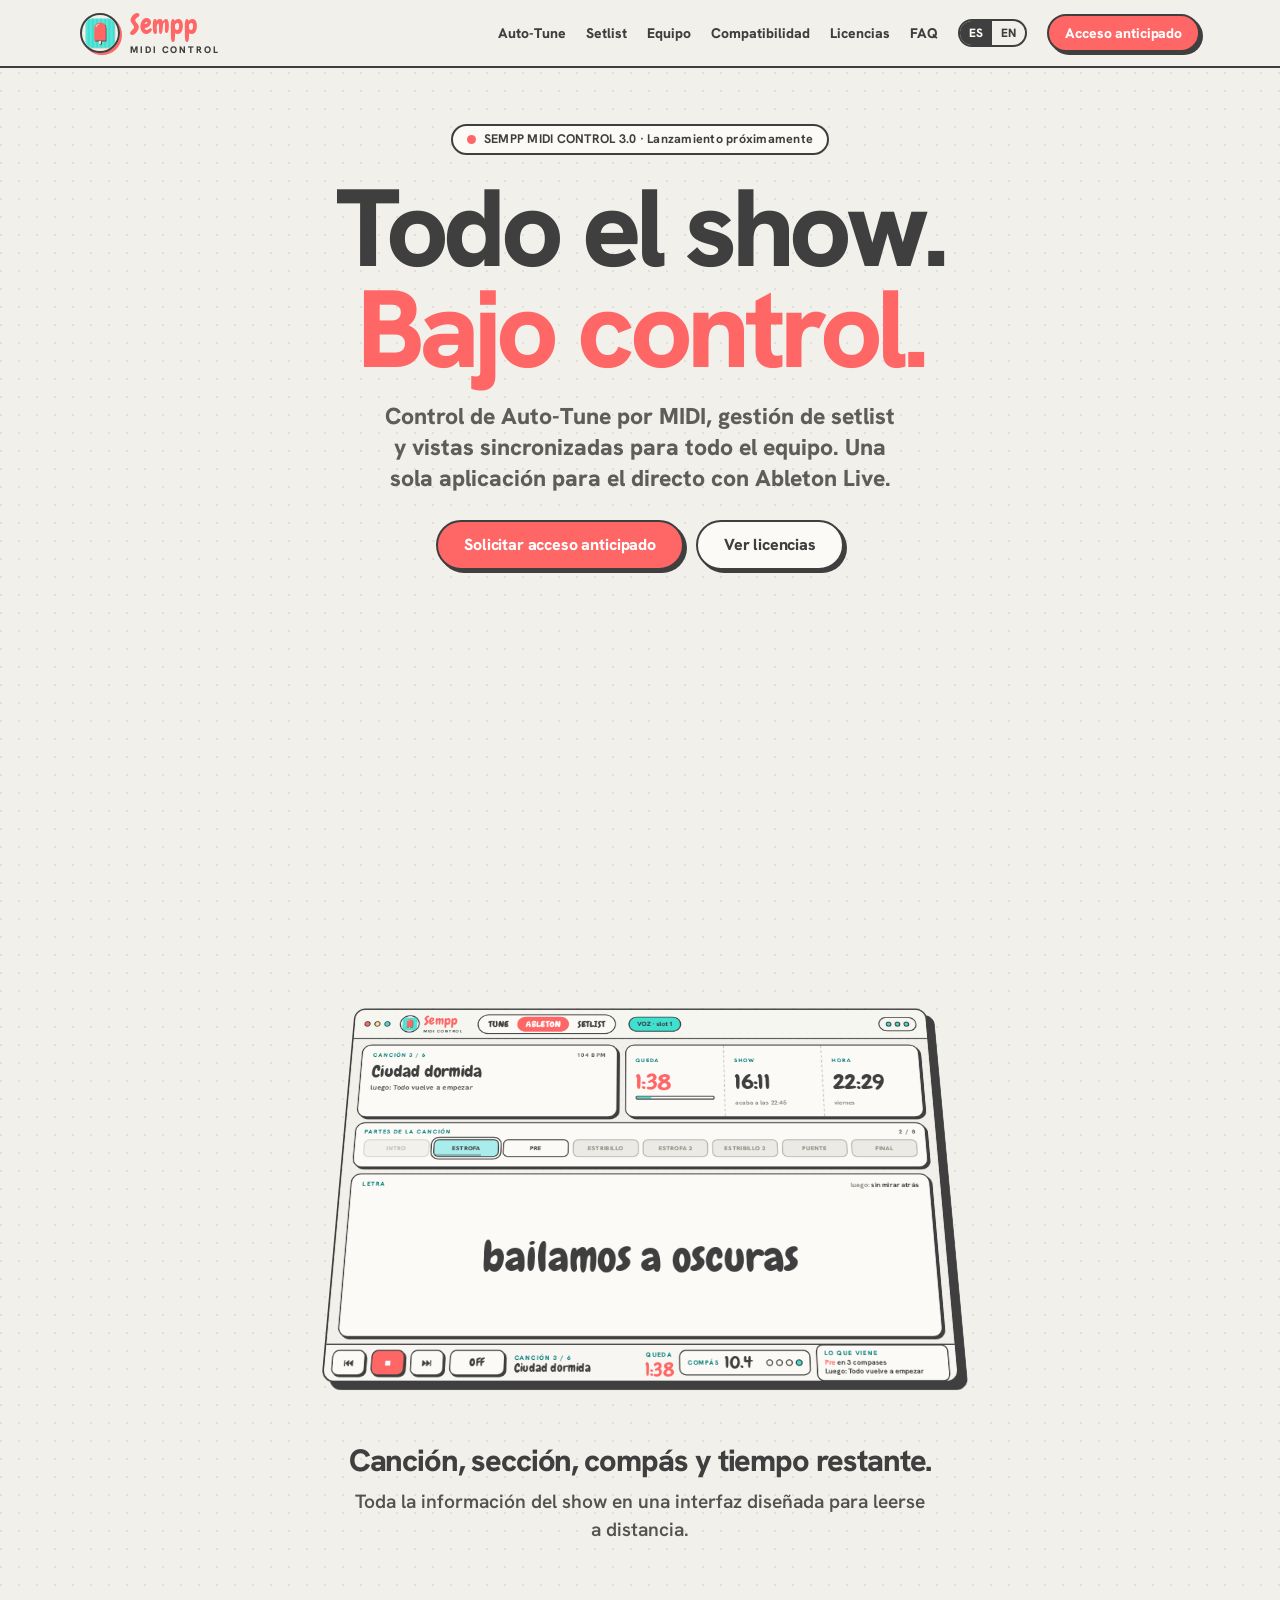
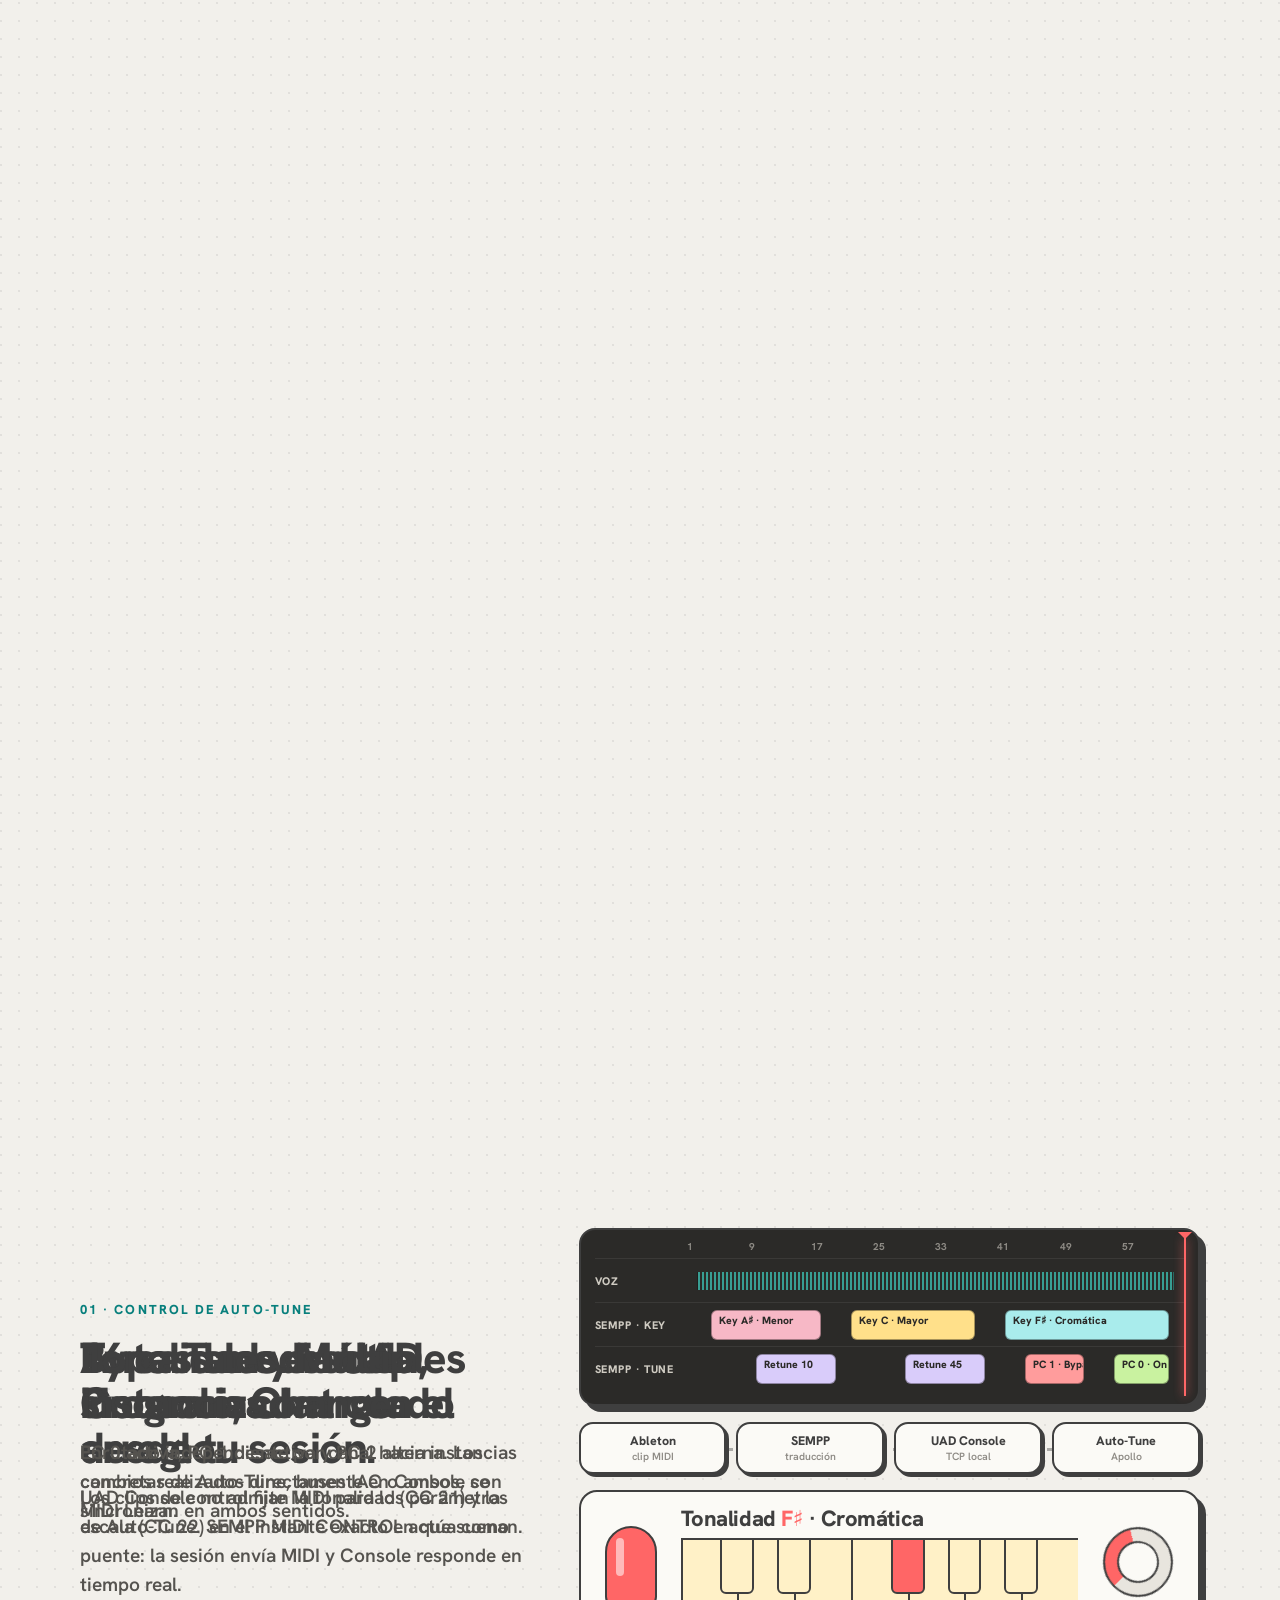
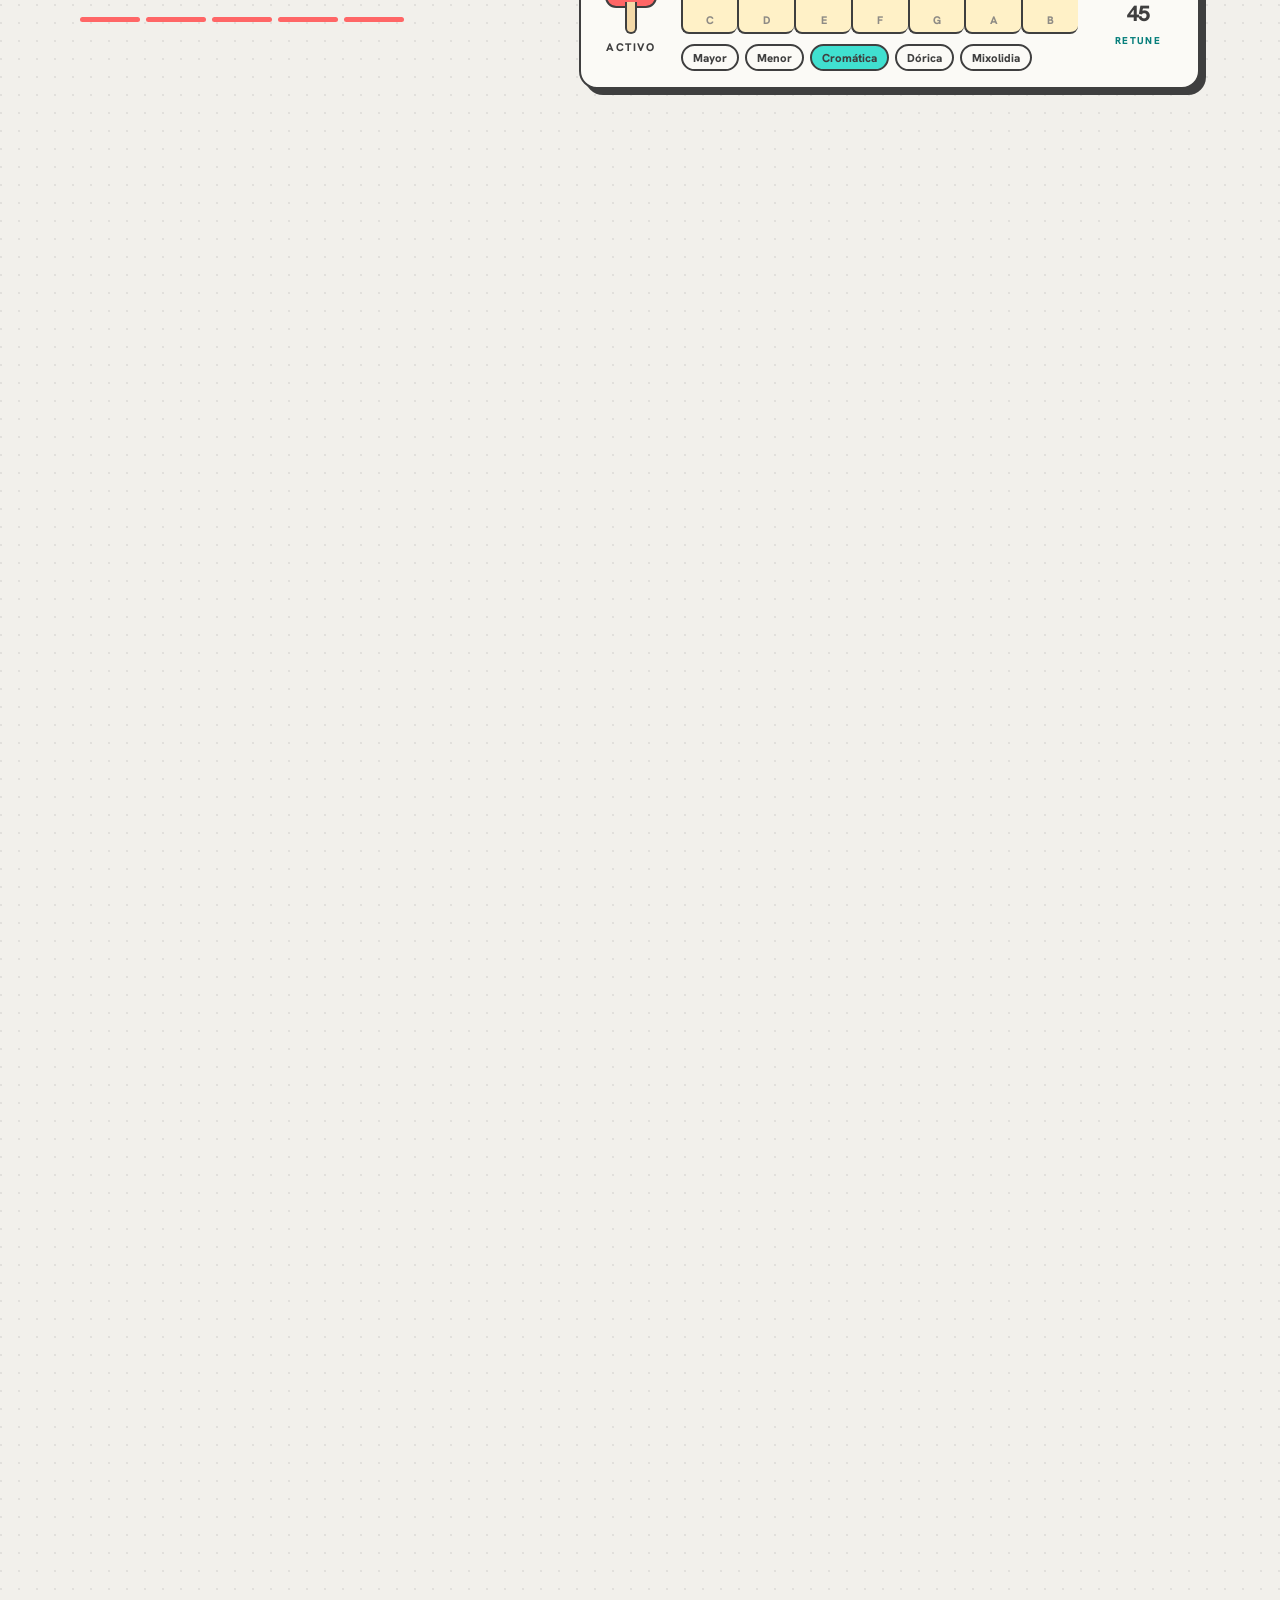
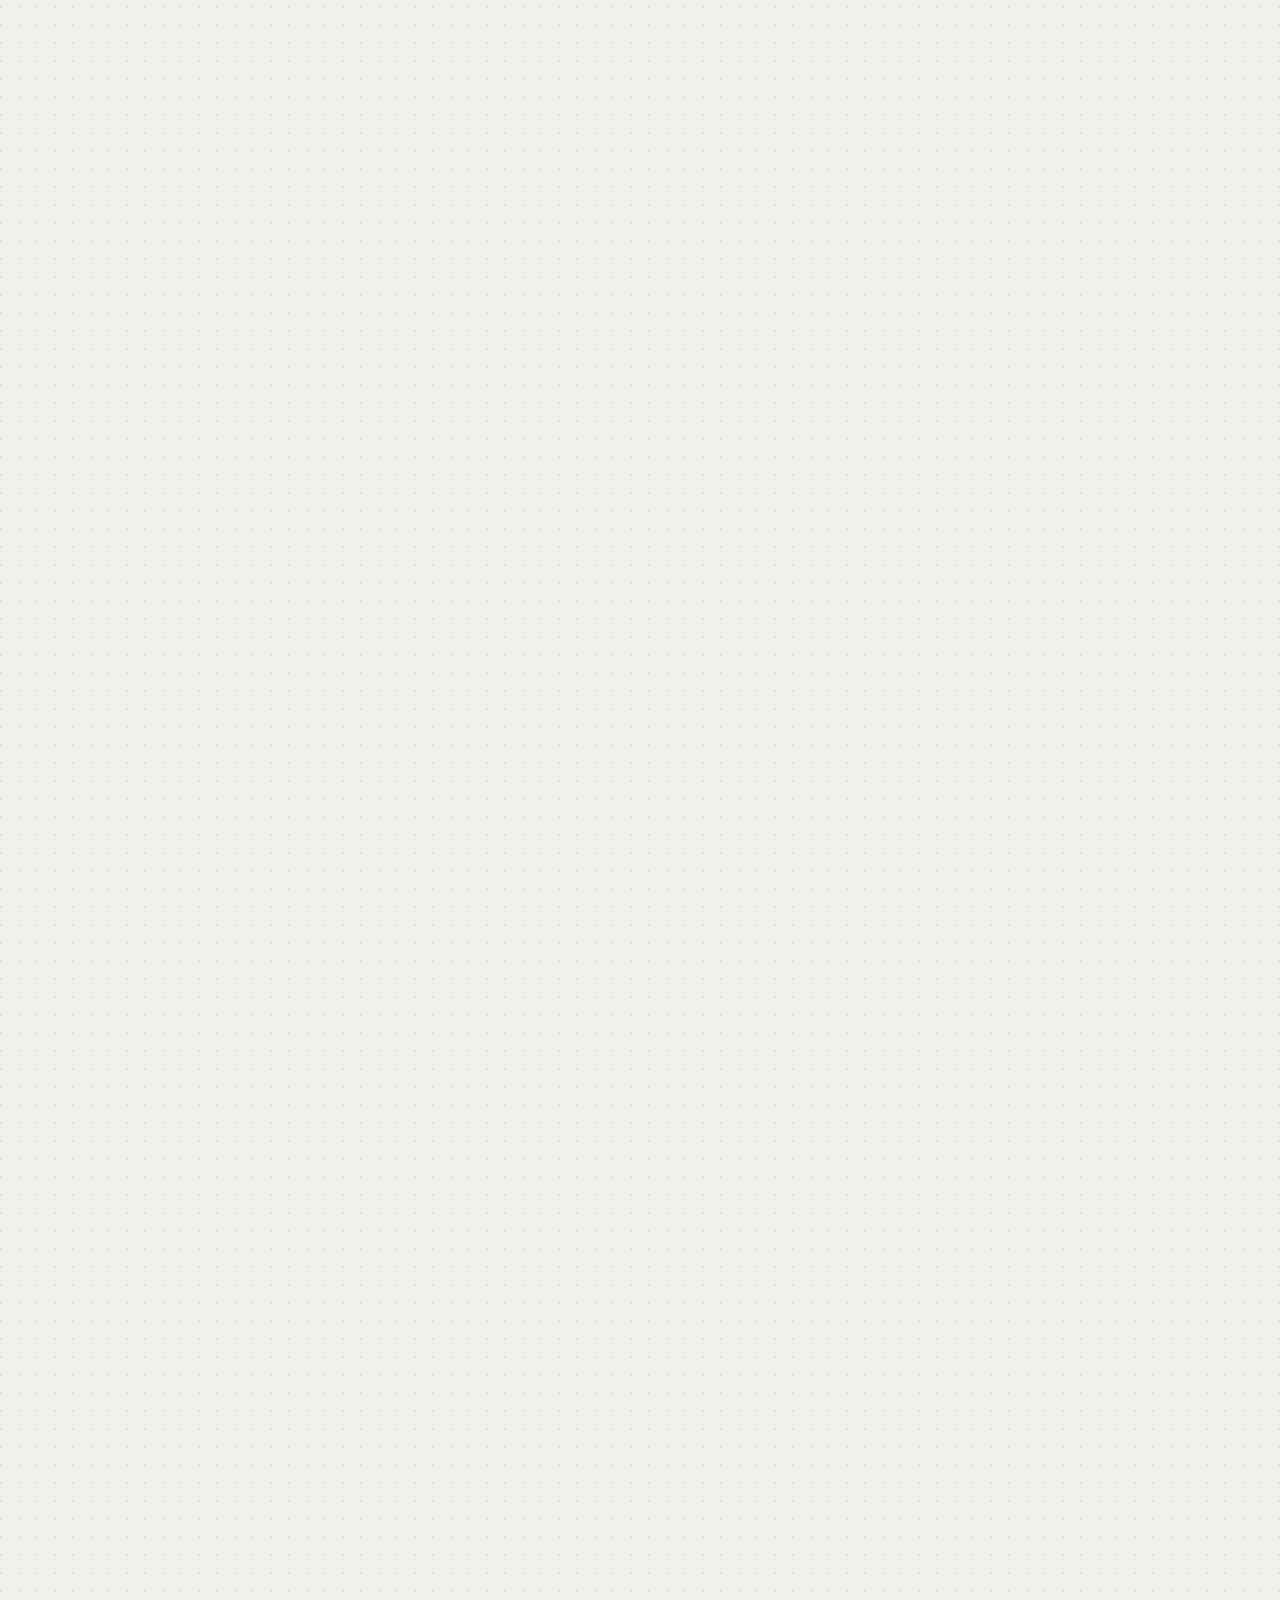
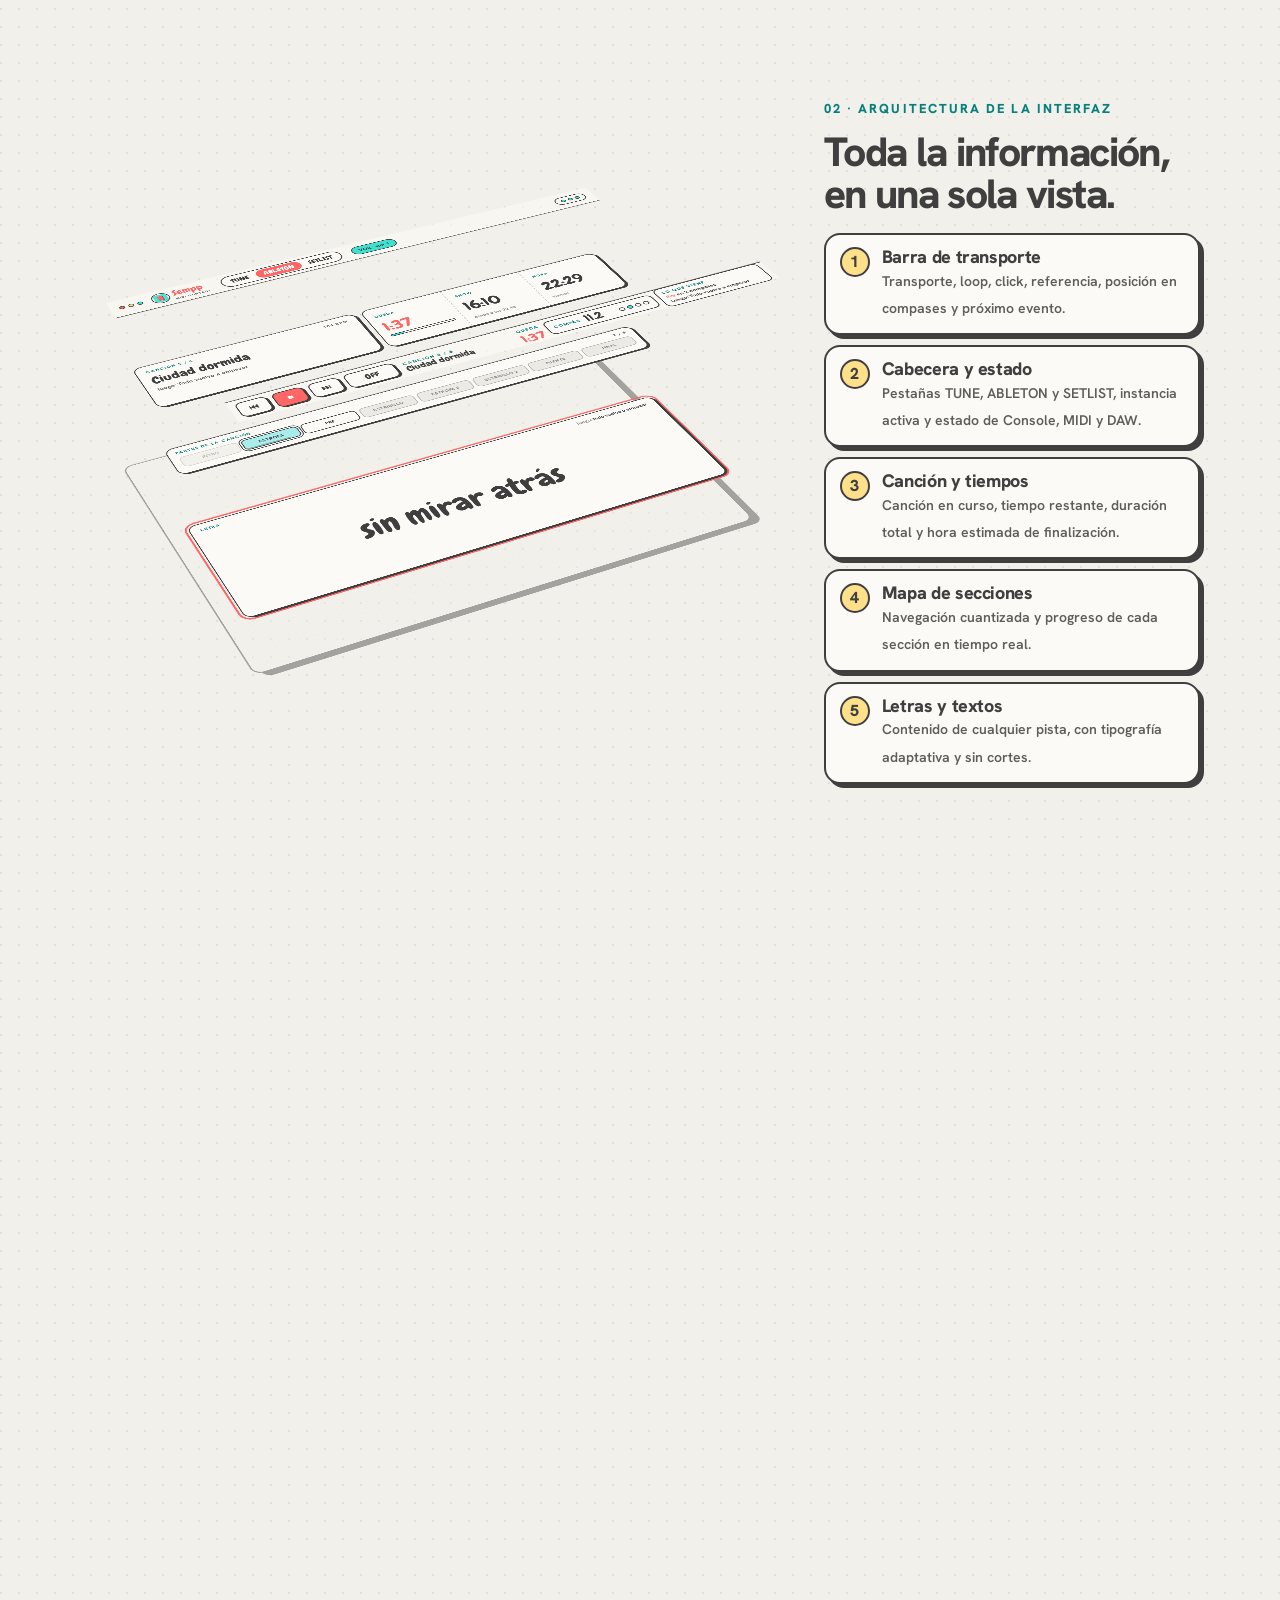
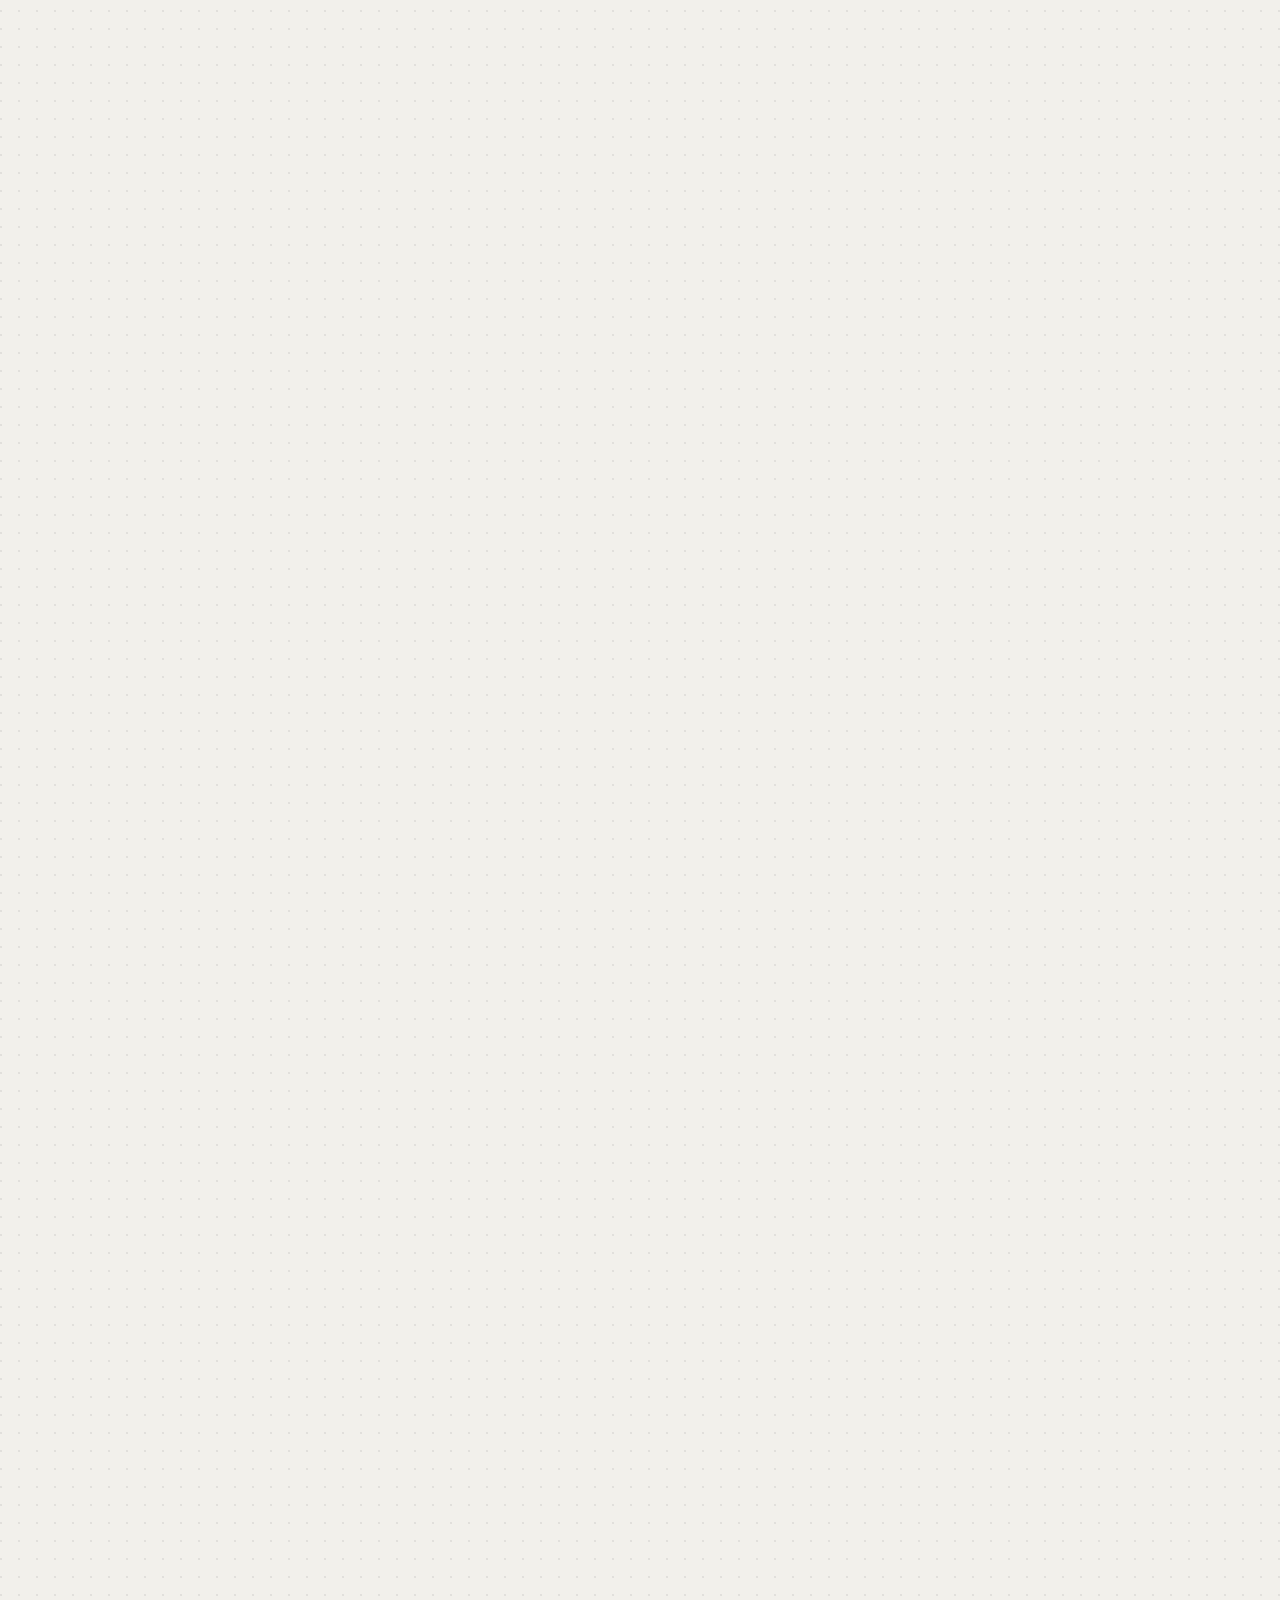
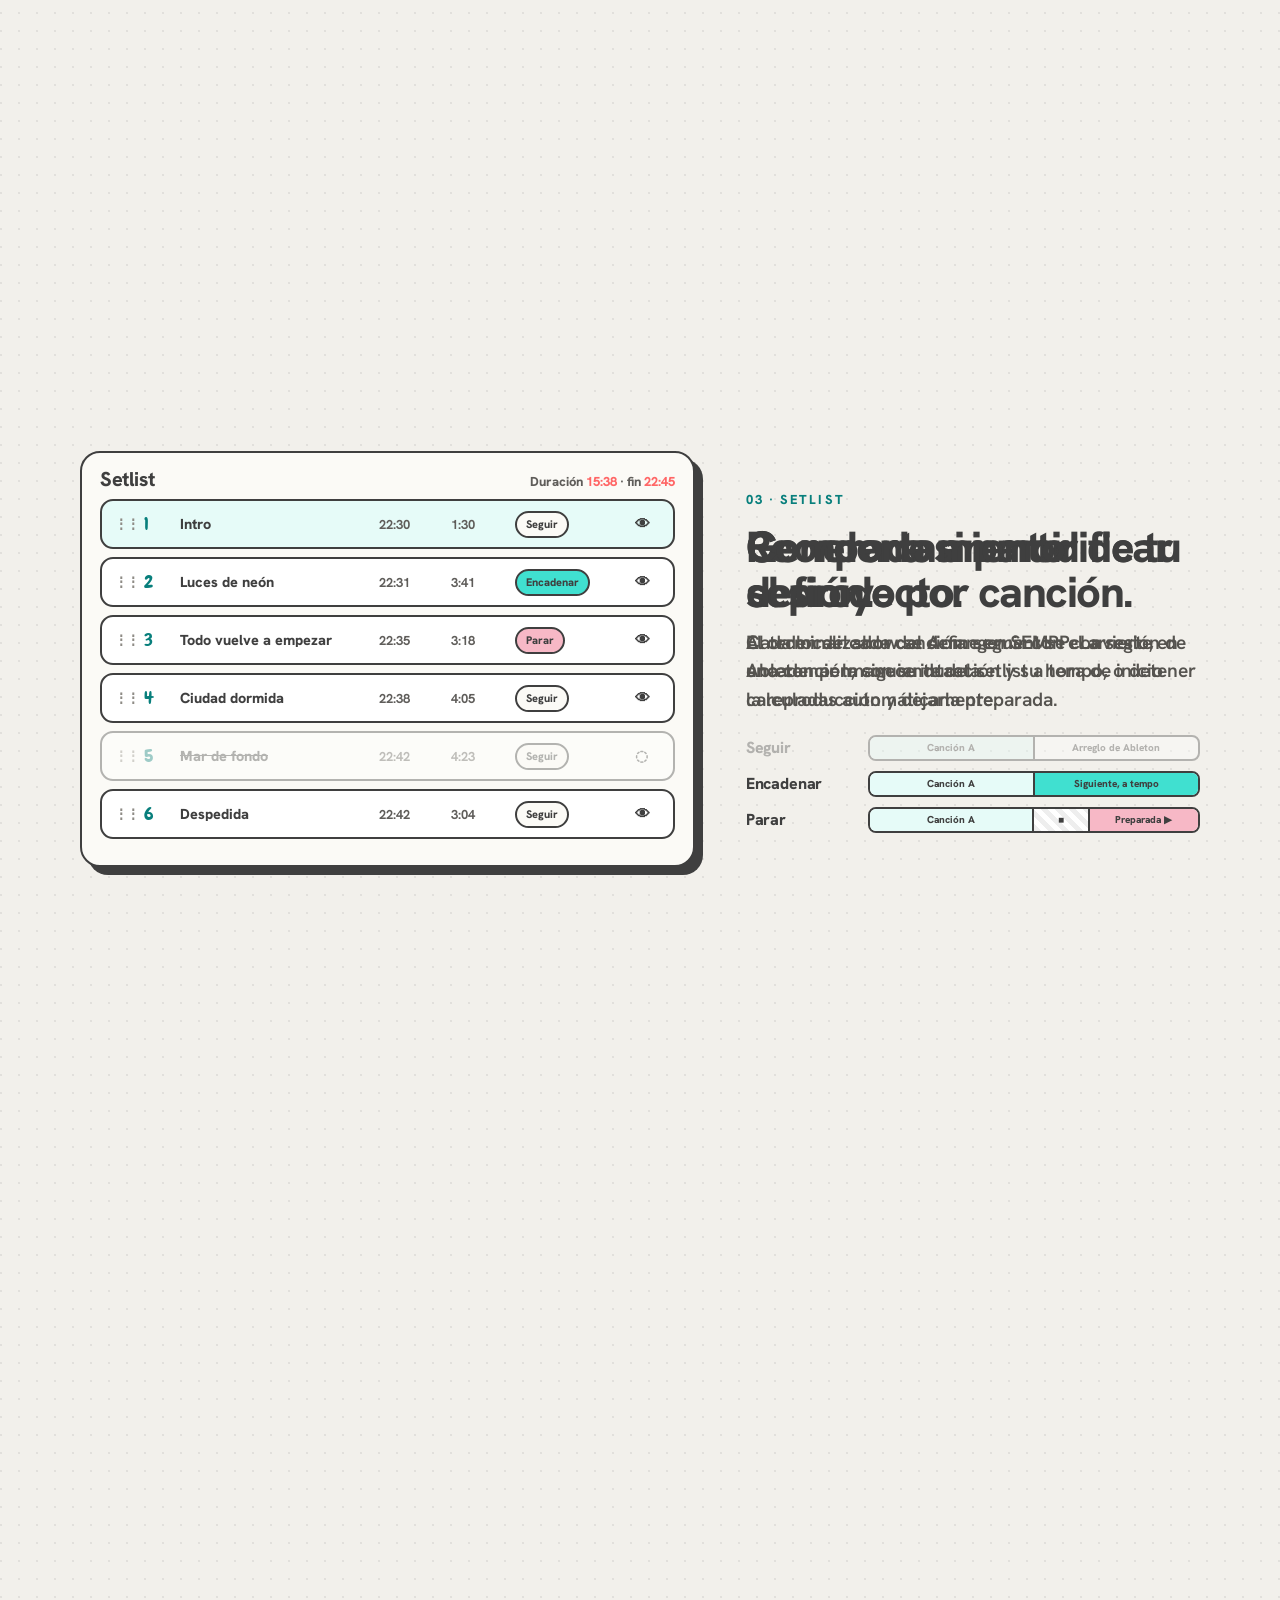
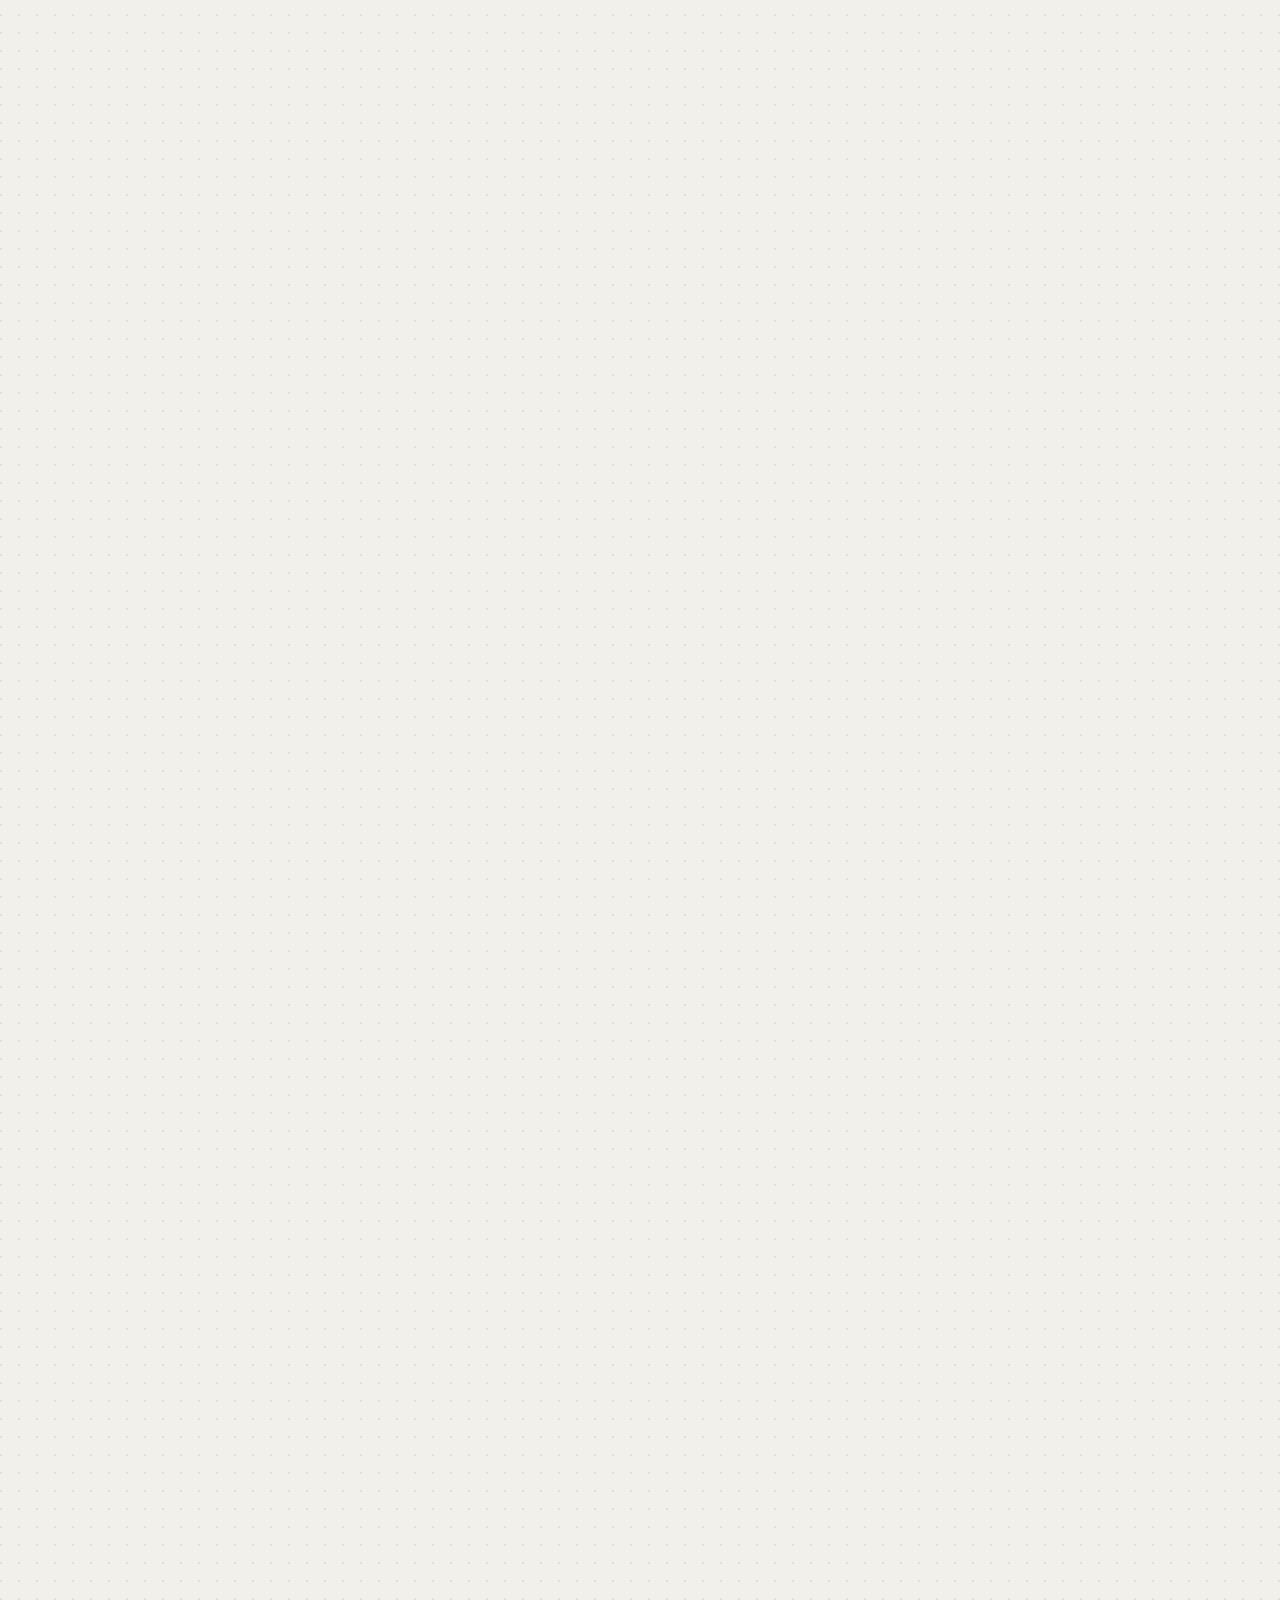
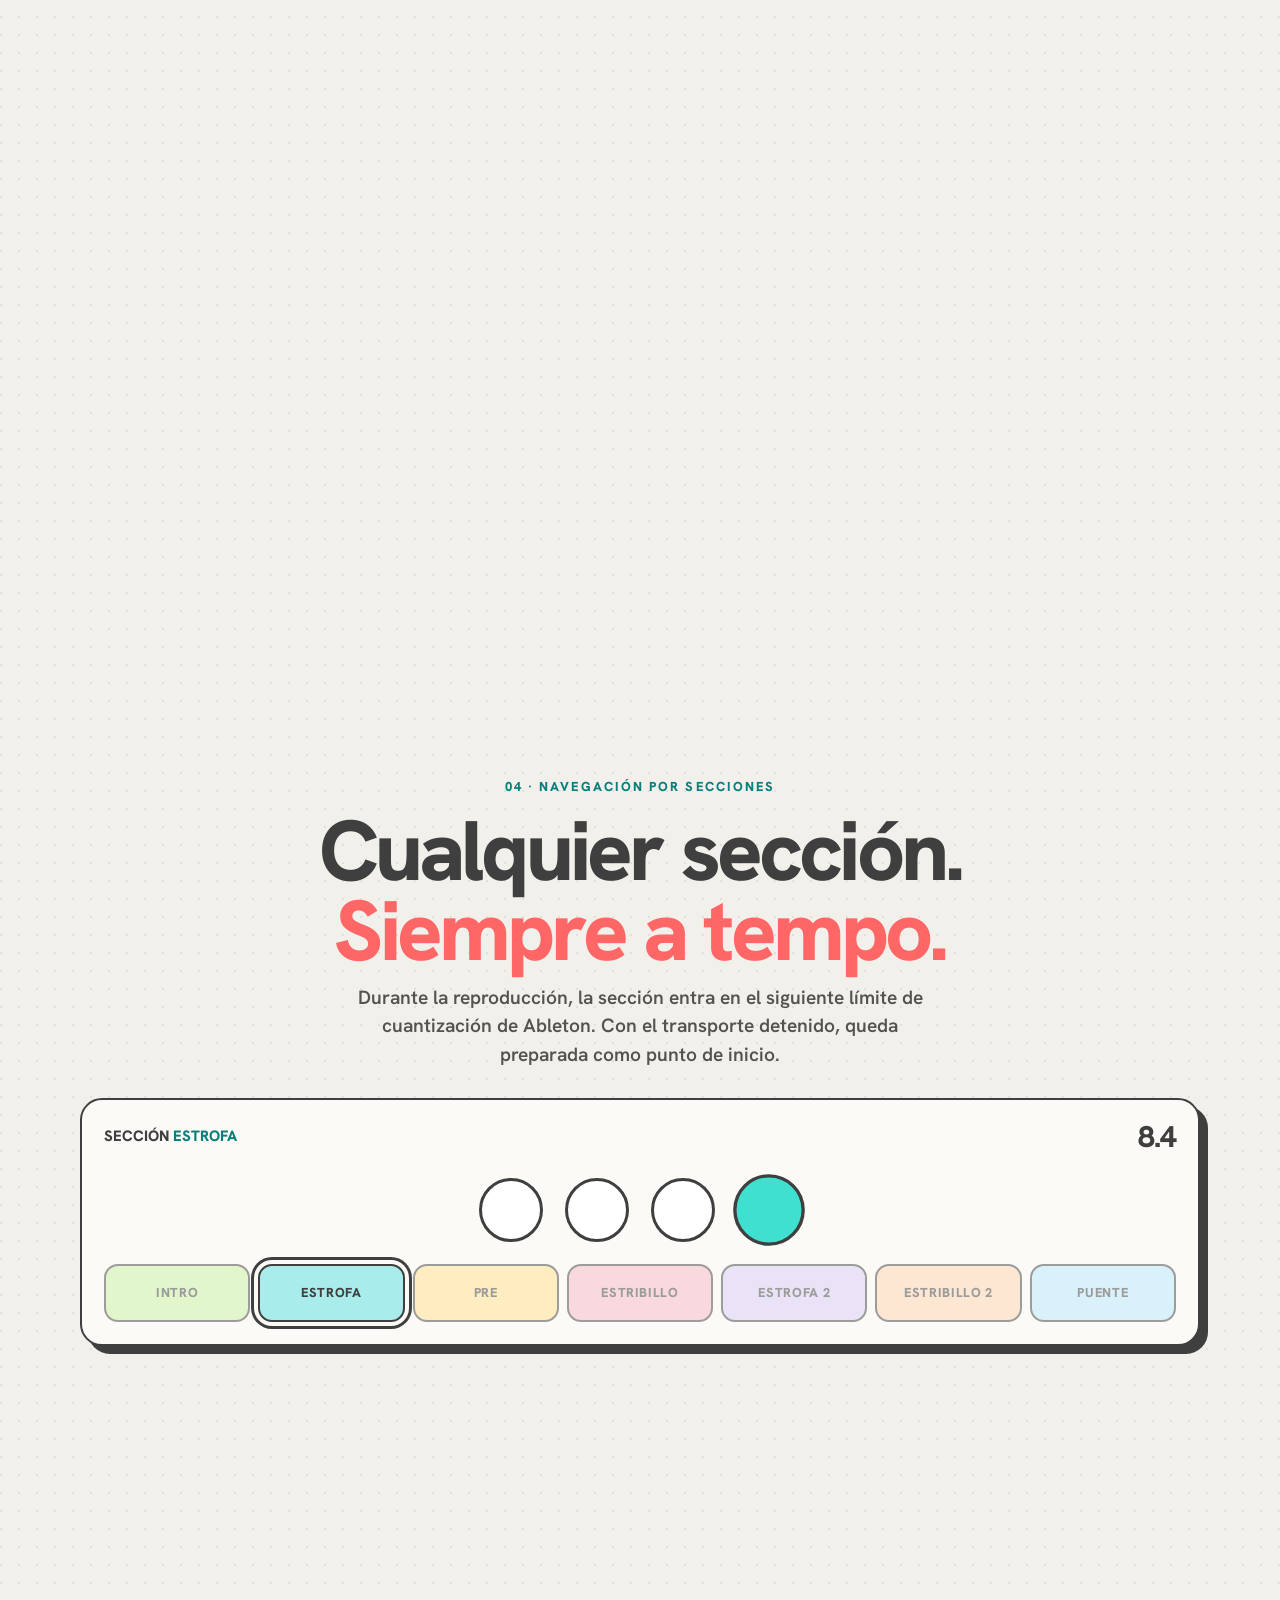
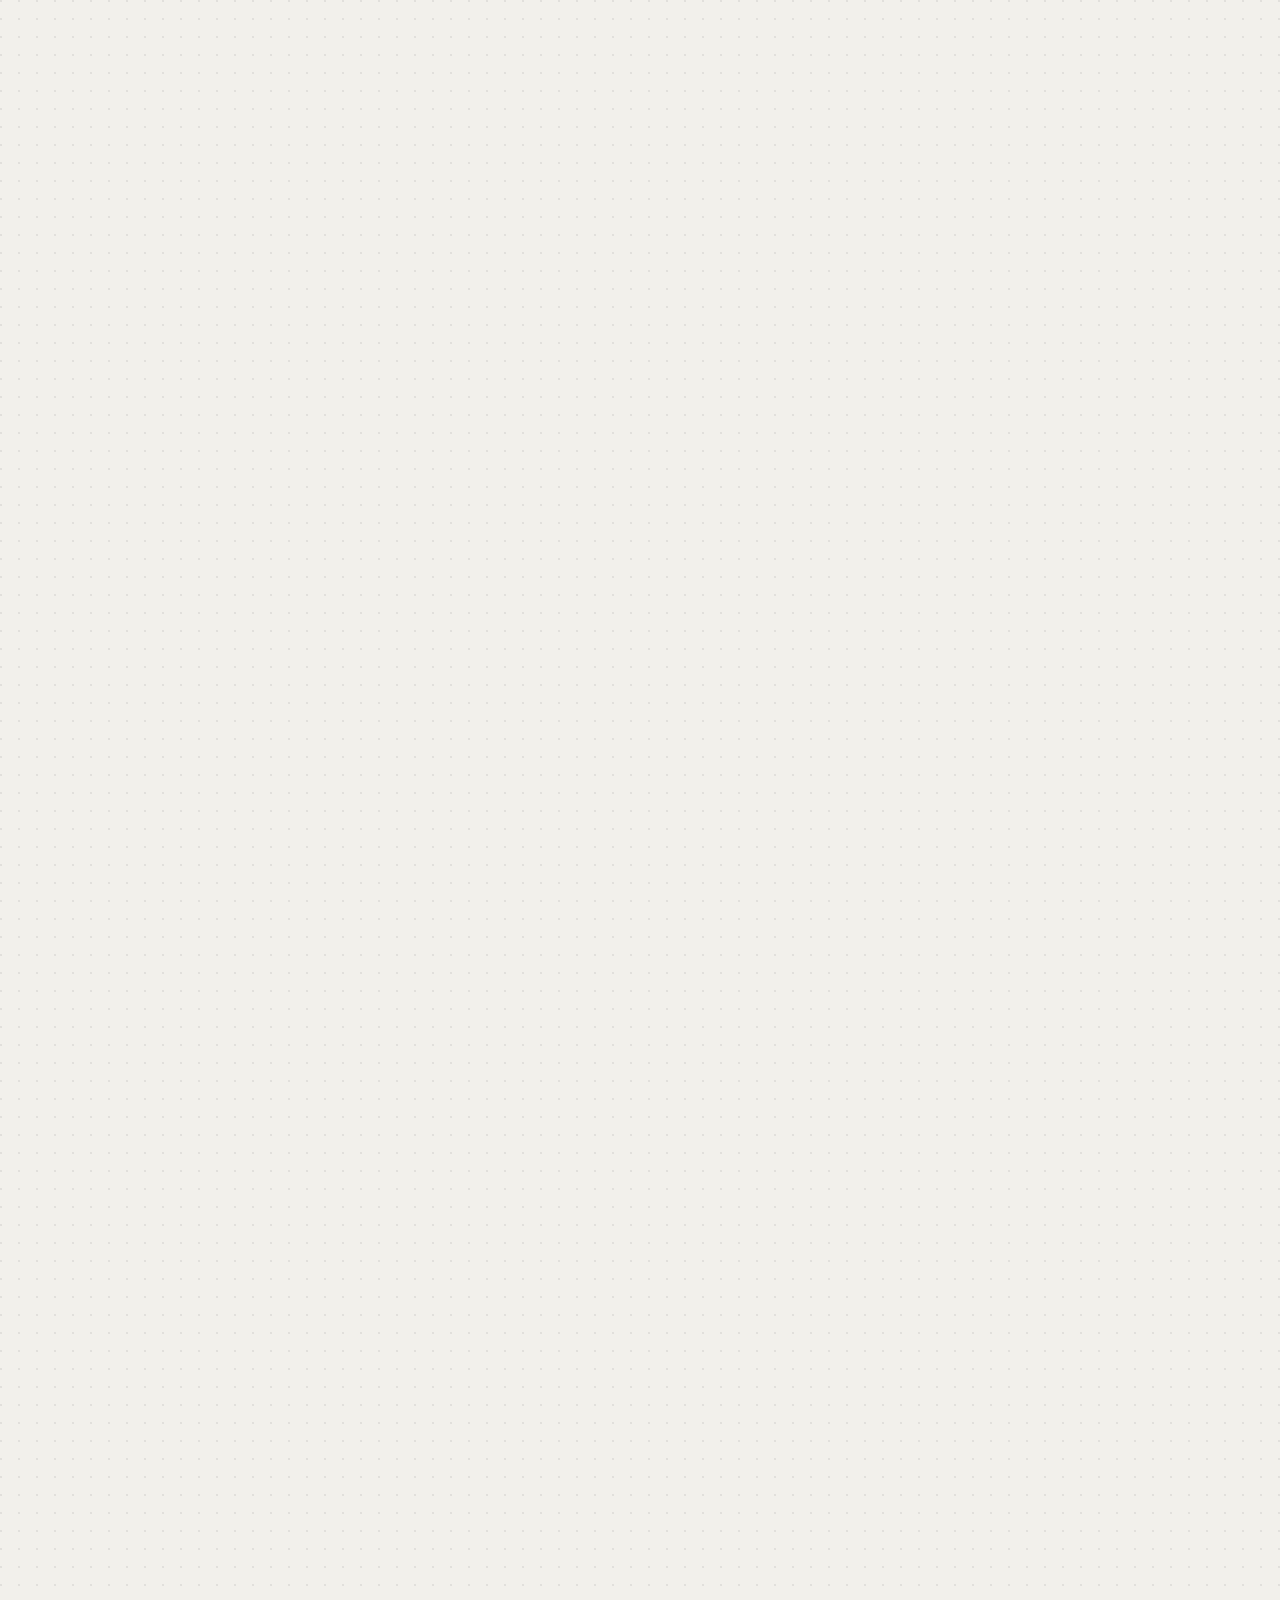
==== commit 4f922f24: "Vista previa web v3: textos profesionales, tipografía editorial Co-Authored-By: Claude Opus 5.5 <nor" ====
--- a/docs/index.html
+++ b/docs/index.html
@@ -4,7 +4,7 @@
 <meta name="robots" content="noindex,nofollow">
 <meta charset="utf-8">
 <meta name="viewport" content="width=device-width,initial-scale=1">
-<title>SEMPP MIDI CONTROL · Auto-Tune por MIDI y setlist en directo para Ableton Live</title>
+<title>SEMPP MIDI CONTROL · Control de Auto-Tune por MIDI y setlist para directo</title>
 <meta name="description" content="Controla el Auto-Tune de tu Apollo por MIDI desde Ableton Live y lleva el show con setlist, partes a tempo, cuenta atrás y vistas en iPad para toda la banda. Pago único desde 49 €. Para macOS.">
 
 <link rel="canonical" href="https://sempp.miguelsempere.es/">
@@ -16,15 +16,15 @@
 <meta property="og:locale" content="es_ES">
 <meta property="og:locale:alternate" content="en_US">
 <meta property="og:url" content="https://sempp.miguelsempere.es/">
-<meta property="og:title" content="SEMPP MIDI CONTROL · Mira al público, no al portátil">
-<meta property="og:description" content="Auto-Tune de la Apollo desde Ableton, setlist, partes a tempo y vistas en iPad para toda la banda.">
+<meta property="og:title" content="SEMPP MIDI CONTROL · Todo el show, bajo control">
+<meta property="og:description" content="Control de Auto-Tune por MIDI, gestión de setlist y vistas sincronizadas para todo el equipo. Para Ableton Live.">
 <meta property="og:image" content="https://sempp.miguelsempere.es/img/og-es.png">
 <meta property="og:image:width" content="1200">
 <meta property="og:image:height" content="630">
 <meta property="og:image:alt" content="SEMPP MIDI CONTROL: canción, cuenta atrás, partes y letra en la vista de Ableton">
 <meta name="twitter:card" content="summary_large_image">
-<meta name="twitter:title" content="SEMPP MIDI CONTROL · Mira al público, no al portátil">
-<meta name="twitter:description" content="Auto-Tune de la Apollo desde Ableton, setlist, partes a tempo y vistas en iPad para toda la banda.">
+<meta name="twitter:title" content="SEMPP MIDI CONTROL · Todo el show, bajo control">
+<meta name="twitter:description" content="Control de Auto-Tune por MIDI, gestión de setlist y vistas sincronizadas para todo el equipo. Para Ableton Live.">
 <meta name="twitter:image" content="https://sempp.miguelsempere.es/img/og-es.png">
 <meta name="theme-color" content="#F2F0EB">
 <meta name="format-detection" content="telephone=no">
@@ -36,44 +36,42 @@
 <link rel="preload" href="fonts/hanken-grotesk-latin-800-normal.woff2" as="font" type="font/woff2" crossorigin>
 <link rel="stylesheet" href="css/site.css">
 <link rel="stylesheet" href="css/show.css">
-<script type="application/ld+json">{"@context": "https://schema.org", "@graph": [{"@type": "WebSite", "@id": "https://sempp.miguelsempere.es/#web", "url": "https://sempp.miguelsempere.es/", "name": "SEMPP MIDI CONTROL", "inLanguage": ["es", "en"]}, {"@type": "Person", "@id": "https://sempp.miguelsempere.es/#miguel", "name": "Miguel Sempere", "jobTitle": "Guitarrista, productor y director musical", "sameAs": ["https://www.instagram.com/semperemiguel/"]}, {"@type": "SoftwareApplication", "@id": "https://sempp.miguelsempere.es/#app", "name": "SEMPP MIDI CONTROL", "url": "https://sempp.miguelsempere.es/", "description": "App para macOS que controla el Auto-Tune de UAD Console por MIDI desde Ableton Live y lleva el show con setlist, partes a tempo, tiempos y vistas en iPad para la banda.", "applicationCategory": "MultimediaApplication", "applicationSubCategory": "Live performance / MIDI", "operatingSystem": "macOS 10.15 or later", "softwareVersion": "3.0", "inLanguage": "es", "image": "https://sempp.miguelsempere.es/img/og-es.png", "screenshot": ["https://sempp.miguelsempere.es/img/plugin-abl.webp", "https://sempp.miguelsempere.es/img/plugin-set.webp", "https://sempp.miguelsempere.es/img/ipad-dm.webp"], "author": {"@id": "https://sempp.miguelsempere.es/#miguel"}, "publisher": {"@id": "https://sempp.miguelsempere.es/#miguel"}, "offers": [{"@type": "Offer", "name": "MIDI", "price": "49", "priceCurrency": "EUR", "availability": "https://schema.org/PreOrder", "url": "https://sempp.miguelsempere.es/#precios"}, {"@type": "Offer", "name": "Setlist", "price": "99", "priceCurrency": "EUR", "availability": "https://schema.org/PreOrder", "url": "https://sempp.miguelsempere.es/#precios"}, {"@type": "Offer", "name": "Full", "price": "149", "priceCurrency": "EUR", "availability": "https://schema.org/PreOrder", "url": "https://sempp.miguelsempere.es/#precios"}]}, {"@type": "FAQPage", "mainEntity": [{"@type": "Question", "name": "¿Qué necesito para usar SEMPP MIDI CONTROL?", "acceptedAnswer": {"@type": "Answer", "text": "Un Mac con macOS 10.15 o posterior (Intel o Apple Silicon) y Ableton Live 11 o 12. Para controlar el Auto-Tune, una interfaz Universal Audio Apollo con UAD Console y el Auto-Tune cargado en un canal. Los iPad, móviles u ordenadores de la banda solo necesitan un navegador en la misma red."}}, {"@type": "Question", "name": "¿Puedo usarlo sin Apollo ni Auto-Tune?", "acceptedAnswer": {"@type": "Answer", "text": "Sí. La licencia Setlist incluye el setlist, las partes, los tiempos, Click y Artist Ref y las vistas de iPad, y no necesita ninguna interfaz de Universal Audio."}}, {"@type": "Question", "name": "¿Cuánto cuesta?", "acceptedAnswer": {"@type": "Answer", "text": "Tres licencias de pago único, IVA incluido: MIDI 49 €, Setlist 99 € y Full 149 €. Puedes pasar de Setlist a Full por 59 € y de MIDI a Full por 99 €. Hay licencia Gira / Oficina de 5 Macs por 349 € y un 40 % de descuento para escuelas y conservatorios."}}, {"@type": "Question", "name": "¿Es una suscripción?", "acceptedAnswer": {"@type": "Answer", "text": "No. Pagas una vez y es tuya. Las actualizaciones de la versión 3 son gratis; una futura versión 4 tendrá precio reducido para quien ya tenga licencia."}}, {"@type": "Question", "name": "¿Hay prueba gratis?", "acceptedAnswer": {"@type": "Answer", "text": "Sí: 14 días de la versión Full con todo abierto y sin tarjeta. Al acabar, las funciones que no tengas se quedan en gris; nada se rompe."}}, {"@type": "Question", "name": "¿En cuántos Macs puedo usarla?", "acceptedAnswer": {"@type": "Answer", "text": "Cada licencia se activa en 2 Macs, por ejemplo el del directo y el de casa. Puedes liberar uno cuando quieras, y una tercera activación cuesta 19 €."}}, {"@type": "Question", "name": "¿Necesita internet en el escenario?", "acceptedAnswer": {"@type": "Answer", "text": "No. Todo funciona en local con el router del rack, incluidas las vistas de iPad. La licencia se comprueba en el propio Mac tras activarla, e internet solo se usa, si lo hay, para buscar actualizaciones."}}, {"@type": "Question", "name": "¿Cómo sabe cuáles son mis canciones y sus partes?", "acceptedAnswer": {"@type": "Answer", "text": "En Ableton lee los localizadores del Arrangement: cada uno es una canción. Las partes salen de los clips de una pista que eliges en Ajustes. No hay que importar ni exportar nada."}}, {"@type": "Question", "name": "¿Modifica mi proyecto?", "acceptedAnswer": {"@type": "Answer", "text": "No. El setlist, el orden y los modos viven en SEMPP. Solo mueve el transporte y, si lo activas, el solo del click y el mute de la voz de referencia."}}, {"@type": "Question", "name": "¿Qué iPad o dispositivos puedo usar?", "acceptedAnswer": {"@type": "Answer", "text": "Cualquier iPad, iPhone, Android u ordenador con navegador, también iPads antiguos. La vista se abre con un código QR y no hay que instalar ninguna app."}}, {"@type": "Question", "name": "¿Es seguro tener los controles en la wifi?", "acceptedAnswer": {"@type": "Answer", "text": "Puedes poner un PIN de acceso, dar permisos distintos a cada vista (director, técnico, banda) y bloquear todos los iPad desde el Mac con un solo clic."}}, {"@type": "Question", "name": "¿Funciona con Logic Pro?", "acceptedAnswer": {"@type": "Answer", "text": "La versión para Logic Pro 11 está en desarrollo, con canciones ilimitadas y saltos sin cortes. Tu licencia valdrá para Ableton y para Logic. El control del Auto-Tune por MIDI ya funciona con cualquier DAW."}}, {"@type": "Question", "name": "¿En qué se diferencia de otras apps de setlist como AbleSet?", "acceptedAnswer": {"@type": "Answer", "text": "SEMPP junta en una sola app el setlist, las partes a tempo y las vistas para la banda con el control del Auto-Tune de la Apollo por MIDI y el vúmetro de la voz para el técnico, y una misma licencia vale para Ableton y Logic."}}, {"@type": "Question", "name": "¿Es un producto de Universal Audio, Antares, Ableton o Apple?", "acceptedAnswer": {"@type": "Answer", "text": "No. SEMPP MIDI CONTROL es un producto independiente, hecho por Miguel Sempere, sin relación con Universal Audio, Antares, Ableton ni Apple."}}]}]}</script>
+<script type="application/ld+json">{"@context": "https://schema.org", "@graph": [{"@type": "WebSite", "@id": "https://sempp.miguelsempere.es/#web", "url": "https://sempp.miguelsempere.es/", "name": "SEMPP MIDI CONTROL", "inLanguage": ["es", "en"]}, {"@type": "Person", "@id": "https://sempp.miguelsempere.es/#miguel", "name": "Miguel Sempere", "jobTitle": "Guitarrista, productor y director musical", "sameAs": ["https://www.instagram.com/semperemiguel/"]}, {"@type": "SoftwareApplication", "@id": "https://sempp.miguelsempere.es/#app", "name": "SEMPP MIDI CONTROL", "url": "https://sempp.miguelsempere.es/", "description": "App para macOS que controla el Auto-Tune de UAD Console por MIDI desde Ableton Live y lleva el show con setlist, partes a tempo, tiempos y vistas en iPad para la banda.", "applicationCategory": "MultimediaApplication", "applicationSubCategory": "Live performance / MIDI", "operatingSystem": "macOS 10.15 or later", "softwareVersion": "3.0", "inLanguage": "es", "image": "https://sempp.miguelsempere.es/img/og-es.png", "screenshot": ["https://sempp.miguelsempere.es/img/plugin-abl.webp", "https://sempp.miguelsempere.es/img/plugin-set.webp", "https://sempp.miguelsempere.es/img/ipad-dm.webp"], "author": {"@id": "https://sempp.miguelsempere.es/#miguel"}, "publisher": {"@id": "https://sempp.miguelsempere.es/#miguel"}, "offers": [{"@type": "Offer", "name": "MIDI", "price": "49", "priceCurrency": "EUR", "availability": "https://schema.org/PreOrder", "url": "https://sempp.miguelsempere.es/#precios"}, {"@type": "Offer", "name": "Setlist", "price": "99", "priceCurrency": "EUR", "availability": "https://schema.org/PreOrder", "url": "https://sempp.miguelsempere.es/#precios"}, {"@type": "Offer", "name": "Full", "price": "149", "priceCurrency": "EUR", "availability": "https://schema.org/PreOrder", "url": "https://sempp.miguelsempere.es/#precios"}]}, {"@type": "FAQPage", "mainEntity": [{"@type": "Question", "name": "¿Qué necesito para usar SEMPP MIDI CONTROL?", "acceptedAnswer": {"@type": "Answer", "text": "Un Mac con macOS 10.15 o posterior (Intel o Apple Silicon) y Ableton Live 11 o 12. Para controlar el Auto-Tune, una interfaz Universal Audio Apollo con UAD Console y el Auto-Tune cargado en un canal. Los iPad, móviles u ordenadores de la banda solo necesitan un navegador en la misma red."}}, {"@type": "Question", "name": "¿Se puede utilizar sin Apollo ni Auto-Tune?", "acceptedAnswer": {"@type": "Answer", "text": "Sí. La licencia Setlist incluye el setlist, las partes, los tiempos, Click y Artist Ref y las vistas de iPad, y no necesita ninguna interfaz de Universal Audio."}}, {"@type": "Question", "name": "¿Cuánto cuesta?", "acceptedAnswer": {"@type": "Answer", "text": "Tres licencias de pago único, IVA incluido: MIDI 49 €, Setlist 99 € y Full 149 €. Puedes pasar de Setlist a Full por 59 € y de MIDI a Full por 99 €. Hay licencia Gira / Oficina de 5 Macs por 349 € y un 40 % de descuento para escuelas y conservatorios."}}, {"@type": "Question", "name": "¿Es una suscripción?", "acceptedAnswer": {"@type": "Answer", "text": "No. Es una licencia perpetua de pago único. Las actualizaciones de la versión 3 son gratis; una futura versión 4 tendrá precio reducido para quien ya tenga licencia."}}, {"@type": "Question", "name": "¿Hay prueba gratis?", "acceptedAnswer": {"@type": "Answer", "text": "Sí: 14 días de la versión Full con todo abierto y sin tarjeta. Al finalizar, las funciones no incluidas en tu licencia se desactivan sin afectar al resto."}}, {"@type": "Question", "name": "¿En cuántos Macs puedo usarla?", "acceptedAnswer": {"@type": "Answer", "text": "Cada licencia se activa en 2 Macs, por ejemplo el del directo y el de casa. Puedes liberar uno cuando quieras, y una tercera activación cuesta 19 €."}}, {"@type": "Question", "name": "¿Necesita internet en el escenario?", "acceptedAnswer": {"@type": "Answer", "text": "No. Todo funciona en local con el router del rack, incluidas las vistas de iPad. La licencia se comprueba en el propio Mac tras activarla, e internet solo se usa, si lo hay, para buscar actualizaciones."}}, {"@type": "Question", "name": "¿Cómo identifica las canciones y sus secciones?", "acceptedAnswer": {"@type": "Answer", "text": "En Ableton lee los localizadores del Arrangement: cada uno es una canción. Las partes salen de los clips de una pista que eliges en Ajustes. No hay que importar ni exportar nada."}}, {"@type": "Question", "name": "¿Modifica el proyecto?", "acceptedAnswer": {"@type": "Answer", "text": "No. El setlist, el orden y los modos viven en SEMPP. Solo mueve el transporte y, si lo activas, el solo del click y el mute de la voz de referencia."}}, {"@type": "Question", "name": "¿Qué iPad o dispositivos puedo usar?", "acceptedAnswer": {"@type": "Answer", "text": "Cualquier iPad, iPhone, Android u ordenador con navegador, también iPads antiguos. La vista se abre con un código QR y no hay que instalar ninguna app."}}, {"@type": "Question", "name": "¿Es seguro el control a través de la red wifi?", "acceptedAnswer": {"@type": "Answer", "text": "Puedes poner un PIN de acceso, dar permisos distintos a cada vista (director, técnico, banda) y bloquear todos los iPad desde el Mac con un solo clic."}}, {"@type": "Question", "name": "¿Funciona con Logic Pro?", "acceptedAnswer": {"@type": "Answer", "text": "La versión para Logic Pro 11 está en desarrollo, con canciones ilimitadas y saltos sin cortes. Tu licencia valdrá para Ableton y para Logic. El control del Auto-Tune por MIDI ya funciona con cualquier DAW."}}, {"@type": "Question", "name": "¿En qué se diferencia de otras apps de setlist como AbleSet?", "acceptedAnswer": {"@type": "Answer", "text": "SEMPP junta en una sola app el setlist, las partes a tempo y las vistas para la banda con el control del Auto-Tune de la Apollo por MIDI y el vúmetro de la voz para el técnico, y una misma licencia vale para Ableton y Logic."}}, {"@type": "Question", "name": "¿Es un producto de Universal Audio, Antares, Ableton o Apple?", "acceptedAnswer": {"@type": "Answer", "text": "No. SEMPP MIDI CONTROL es un producto independiente, hecho por Miguel Sempere, sin relación con Universal Audio, Antares, Ableton ni Apple."}}]}]}</script>
 </head>
 <body>
 <a class="skip" href="#main">Saltar al contenido</a>
 <nav class="nav" aria-label="Principal"><div class="w">
-  <a class="brand" href="./" aria-label="SEMPP MIDI CONTROL, inicio"><img class="wob" src="img/icon.png" alt="" width="40" height="40"><span><b>Sempp</b><small>MIDI CONTROL</small></span></a>
+  <a class="brand" href="./" aria-label="SEMPP MIDI CONTROL"><img src="img/icon.png" alt="" width="40" height="40"><span><b>Sempp</b><small>MIDI CONTROL</small></span></a>
   <div class="links">
-    <a class="h" href="#s-tune">Auto-Tune</a><a class="h" href="#s-set">Setlist</a><a class="h" href="#s-band">Banda</a><a class="h" href="#daw">Ableton y Logic</a><a class="h" href="#precios">Precios</a><a class="h" href="#faq">FAQ</a>
+    <a class="h" href="#s-tune">Auto-Tune</a><a class="h" href="#s-set">Setlist</a><a class="h" href="#s-band">Equipo</a><a class="h" href="#daw">Compatibilidad</a><a class="h" href="#precios">Licencias</a><a class="h" href="#faq">FAQ</a>
     <span class="lang" aria-label="Idioma"><span>ES</span><a href="en/" hreflang="en" lang="en">EN</a></span>
-    <a class="btn sm coral" href="#lista">Lista de espera</a>
+    <a class="btn sm coral" href="#lista">Acceso anticipado</a>
   </div>
 </div></nav>
 
 <main id="main">
 
-<!-- HERO -->
 <header class="hx"><div class="w">
-  <span class="pill rv"><i></i>SEMPP MIDI CONTROL 3.0 · lanzamiento muy pronto</span>
-  <h1 class="rv d1"><span class="s">Mira al público.<br><em>No al portátil.</em></span><span class="k">Auto-Tune por MIDI, setlist y vistas de directo para toda la banda. Para Ableton Live y, muy pronto, Logic Pro.</span></h1>
-  <div class="cta rv d2"><a class="btn coral" href="#lista">Únete a la lista de espera</a><a class="btn" href="#precios">Ver precios</a></div>
-  <p class="note rv d3">macOS 10.15+ · Intel y Apple Silicon · Ableton Live 11 y 12 · UAD Console · funciona sin internet</p>
+  <span class="pill rv"><i></i>SEMPP MIDI CONTROL 3.0 · Lanzamiento próximamente</span>
+  <h1 class="rv d1"><span class="s">Todo el show.<br><em>Bajo control.</em></span><span class="k">Control de Auto-Tune por MIDI, gestión de setlist y vistas sincronizadas para todo el equipo. Una sola aplicación para el directo con Ableton Live.</span></h1>
+  <div class="cta rv d2"><a class="btn coral" href="#lista">Solicitar acceso anticipado</a><a class="btn" href="#precios">Ver licencias</a></div>
+  <p class="note rv d3">macOS 10.15+ · Intel y Apple Silicon · Ableton Live 11 y 12 · UAD Console · Funcionamiento 100 % local</p>
 </div></header>
-<section class="scene" id="s-hero" data-scene="hero" aria-label="El plugin en marcha">
+<section class="scene" id="s-hero" data-scene="hero" aria-label="Interfaz principal">
   <div class="pin"><div class="stage"><div class="tilt"><div class="appbox" data-app="hero"></div></div></div>
-  <div class="hxsub"><b>Canción, parte, compás y cuenta atrás.</b><p class="lede" style="margin:8px auto 0">Todo lo que pasa en el escenario, en una ventana que se lee a dos metros.</p></div></div>
-</section>
-
-<!-- 1 · MIDI → AUTO-TUNE -->
+  <div class="hxsub"><b>Canción, sección, compás y tiempo restante.</b><p class="lede" style="margin:8px auto 0">Toda la información del show en una interfaz diseñada para leerse a distancia.</p></div></div>
+</section>
+
 <section class="scene" id="s-tune" data-scene="tune" aria-labelledby="t-tune">
   <div class="pin"><div class="w tunegrid">
     <div>
-      <span class="kicker">01 · Auto-Tune por MIDI</span>
+      <span class="kicker">01 · Control de Auto-Tune</span>
       <div class="steptxt">
-        <div class="on"><h2 id="t-tune">El Auto-Tune de tu Apollo, por fin desde Ableton.</h2><p class="lede">UAD Console no acepta MIDI para el Auto-Tune. SEMPP hace de puente: un clip en Ableton y el Auto-Tune obedece.</p></div>
-        <div><h2>Un clip cambia la tonalidad.</h2><p class="lede">Key por CC 21, escala por CC 22. Cuando el cursor de Ableton pisa el clip, la tonalidad cambia a tiempo, sin tocar el ratón.</p></div>
-        <div><h2>Otro, la escala y el retune.</h2><p class="lede">Retune, humanize, flex-tune y vibrato, con mínimo, máximo e inversión. O con automatización, nota a nota.</p></div>
-        <div><h2>Bypass con un Program Change.</h2><p class="lede">0 enciende, 1 apaga, 2 alterna. Y si alguien lo toca a mano en Console, SEMPP se entera.</p></div>
-        <div><h2>16 canales. Varios Auto-Tune.</h2><p class="lede">Cada canal a un Auto-Tune concreto, a buses IAC o a los dos. MIDI Learn para lo demás.</p></div>
+        <div class="on"><h2 id="t-tune">Auto-Tune en UAD Console, controlado desde tu sesión.</h2><p class="lede">UAD Console no admite MIDI para los parámetros de Auto-Tune. SEMPP MIDI CONTROL actúa como puente: la sesión envía MIDI y Console responde en tiempo real.</p></div>
+        <div><h2>Tonalidad y escala, sincronizadas con el arreglo.</h2><p class="lede">Los clips de control fijan la tonalidad (CC 21) y la escala (CC 22) en el instante exacto en que suenan.</p></div>
+        <div><h2>Respuesta y carácter, totalmente parametrizables.</h2><p class="lede">Retune Speed, Humanize, Flex-Tune y Natural Vibrato asignables por CC, con rango e inversión configurables, o mediante automatización.</p></div>
+        <div><h2>Bypass mediante Program Change.</h2><p class="lede">PC 0 activa, PC 1 desactiva y PC 2 alterna. Los cambios realizados directamente en Console se sincronizan en ambos sentidos.</p></div>
+        <div><h2>16 canales. Múltiples instancias.</h2><p class="lede">Enrutado independiente por canal hacia instancias concretas de Auto-Tune, buses IAC o ambos, con MIDI Learn.</p></div>
       </div>
       <div class="prog" aria-hidden="true"><i class="on"></i><i></i><i></i><i></i><i></i></div>
     </div>
@@ -86,7 +84,7 @@
         <div class="ph"></div>
       </div>
       <div class="flow" id="flow"><div class="wire"></div><div class="pulse"></div>
-        <div class="node">Ableton<small>clip MIDI</small></div><div class="node">SEMPP<small>traduce</small></div><div class="node">UAD Console<small>TCP local</small></div><div class="node">Auto-Tune<small>en la Apollo</small></div></div>
+        <div class="node">Ableton<small>clip MIDI</small></div><div class="node">SEMPP<small>traducción</small></div><div class="node">UAD Console<small>TCP local</small></div><div class="node">Auto-Tune<small>Apollo</small></div></div>
       <div class="at">
         <div><div class="polo" id="polo"><div class="ice"></div><div class="stick"></div></div><div class="atst" id="atst">ACTIVO</div></div>
         <div><div class="keyread" id="keyread">Tonalidad <em>C</em> · Mayor</div><div class="piano" id="piano"></div><div class="chips" id="chips"></div></div>
@@ -96,55 +94,52 @@
   </div></div>
 </section>
 
-<!-- 2 · DESPIECE -->
 <section class="scene" id="s-xp" data-scene="xp" aria-labelledby="t-xp">
   <div class="pin"><div class="w xpgrid">
     <div class="xstage"><div class="xp"><div class="appbox" data-app="xp"></div></div></div>
     <div>
-      <span class="kicker">02 · La ventana, por dentro</span>
-      <h2 class="mid" id="t-xp" style="margin:10px 0 18px">Cinco capas. Ningún scroll.</h2>
+      <span class="kicker">02 · Arquitectura de la interfaz</span>
+      <h2 class="mid" id="t-xp" style="margin:10px 0 18px">Toda la información, en una sola vista.</h2>
       <ol class="xlist">
-        <li data-l="4"><i>1</i><div><b>Barra de directo</b><span>Transporte, loop, click y referencia, compás con pulso y lo que viene.</span></div></li>
-        <li data-l="0"><i>2</i><div><b>Estado y pestañas</b><span>TUNE, ABLETON y SETLIST, el Auto-Tune activo y el estado de Console, MIDI y Ableton.</span></div></li>
-        <li data-l="1"><i>3</i><div><b>Canción y tiempos</b><span>Lo que suena, cuánto queda, el show completo y a qué hora acaba.</span></div></li>
-        <li data-l="2"><i>4</i><div><b>Partes de la canción</b><span>Tocables, a tempo, con la que suena rellenándose.</span></div></li>
-        <li data-l="3"><i>5</i><div><b>Letras y textos</b><span>De cualquier pista de Ableton, en grande y sin palabras cortadas.</span></div></li>
+        <li data-l="4"><i>1</i><div><b>Barra de transporte</b><span>Transporte, loop, click, referencia, posición en compases y próximo evento.</span></div></li>
+        <li data-l="0"><i>2</i><div><b>Cabecera y estado</b><span>Pestañas TUNE, ABLETON y SETLIST, instancia activa y estado de Console, MIDI y DAW.</span></div></li>
+        <li data-l="1"><i>3</i><div><b>Canción y tiempos</b><span>Canción en curso, tiempo restante, duración total y hora estimada de finalización.</span></div></li>
+        <li data-l="2"><i>4</i><div><b>Mapa de secciones</b><span>Navegación cuantizada y progreso de cada sección en tiempo real.</span></div></li>
+        <li data-l="3"><i>5</i><div><b>Letras y textos</b><span>Contenido de cualquier pista, con tipografía adaptativa y sin cortes.</span></div></li>
       </ol>
     </div>
   </div></div>
 </section>
 
-<!-- 3 · SETLIST -->
 <section class="scene" id="s-set" data-scene="set" aria-labelledby="t-set">
   <div class="pin"><div class="w setgrid">
     <div class="sl" aria-hidden="true">
-      <div class="hd"><b>Setlist · Viernes</b><span class="tot">Show <em id="sl-tot">41:20</em> · acaba a las <em id="sl-end">23:11</em></span></div>
+      <div class="hd"><b>Setlist</b><span class="tot">Duración <em id="sl-tot">41:20</em> · fin <em id="sl-end">23:11</em></span></div>
       <div class="slist" id="slist"></div>
     </div>
     <div>
       <span class="kicker">03 · Setlist</span>
       <div class="steptxt">
-        <div class="on"><h2 id="t-set">Cada localizador, una canción.</h2><p class="lede">SEMPP lee el Arrangement de Ableton y monta el setlist solo, con la duración y la hora de cada canción.</p></div>
-        <div><h2>Arrastra. El proyecto no se toca.</h2><p class="lede">Cambia el orden del show en segundos antes de salir. Ableton sigue igual.</p></div>
-        <div><h2>¿Hoy sobra una? Fuera.</h2><p class="lede">Quítala del show con el ojo. Los tiempos y la hora de final se recalculan al momento.</p></div>
-        <div><h2>Tú decides cómo acaba cada canción.</h2><p class="lede">Seguir con el Arrangement, encadenar a tempo la siguiente del setlist o parar y dejarla colocada.</p></div>
+        <div class="on"><h2 id="t-set">Generado a partir de tu sesión.</h2><p class="lede">Cada localizador del Arrangement se convierte en una canción, con su duración y su hora de inicio calculadas automáticamente.</p></div>
+        <div><h2>Reordena sin modificar el proyecto.</h2><p class="lede">El orden del show se define en SEMPP. La sesión de Ableton permanece intacta.</p></div>
+        <div><h2>Excluye canciones al instante.</h2><p class="lede">Los tiempos y la hora de finalización se recalculan en el momento.</p></div>
+        <div><h2>Comportamiento definido por canción.</h2><p class="lede">Al terminar cada canción: seguir con el arreglo, encadenar la siguiente del setlist a tempo, o detener la reproducción y dejarla preparada.</p></div>
       </div>
       <div class="modes">
-        <div class="mode" data-m="free"><b>Seguir</b><div class="mtl"><span style="flex:3;background:#E6FBF8">Canción 1</span><span style="flex:3">lo que haya en Ableton</span></div></div>
-        <div class="mode" data-m="chain"><b>Encadenar</b><div class="mtl"><span style="flex:3;background:#E6FBF8">Canción 1</span><span style="flex:3;background:var(--mint)">siguiente del setlist, a tempo</span></div></div>
-        <div class="mode" data-m="stop"><b>Parar</b><div class="mtl"><span style="flex:3;background:#E6FBF8">Canción 1</span><span class="gap" style="flex:1">■</span><span style="flex:2;background:var(--pink)">colocada ▶</span></div></div>
-      </div>
-    </div>
-  </div></div>
-</section>
-
-<!-- 4 · PARTES A TEMPO -->
+        <div class="mode" data-m="free"><b>Seguir</b><div class="mtl"><span style="flex:3;background:#E6FBF8">Canción A</span><span style="flex:3">Arreglo de Ableton</span></div></div>
+        <div class="mode" data-m="chain"><b>Encadenar</b><div class="mtl"><span style="flex:3;background:#E6FBF8">Canción A</span><span style="flex:3;background:var(--mint)">Siguiente, a tempo</span></div></div>
+        <div class="mode" data-m="stop"><b>Parar</b><div class="mtl"><span style="flex:3;background:#E6FBF8">Canción A</span><span class="gap" style="flex:1">■</span><span style="flex:2;background:var(--pink)">Preparada ▶</span></div></div>
+      </div>
+    </div>
+  </div></div>
+</section>
+
 <section class="scene" id="s-parts" data-scene="parts" aria-labelledby="t-parts">
   <div class="pin"><div class="w">
-    <div class="center"><span class="kicker">04 · Partes a tempo</span><h2 class="big" id="t-parts" style="margin:12px 0 12px">Toca el estribillo.<br><em>Entra en el compás.</em></h2>
-    <p class="lede" style="margin:0 auto">Sonando, la parte entra en la siguiente frontera de cuantización de Ableton, a tempo. Parado, queda colocada como un marcador.</p></div>
+    <div class="center"><span class="kicker">04 · Navegación por secciones</span><h2 class="big" id="t-parts" style="margin:12px 0 12px">Cualquier sección.<br><em>Siempre a tempo.</em></h2>
+    <p class="lede" style="margin:0 auto">Durante la reproducción, la sección entra en el siguiente límite de cuantización de Ableton. Con el transporte detenido, queda preparada como punto de inicio.</p></div>
     <div class="partsbox" style="margin-top:28px;position:relative" aria-hidden="true">
-      <div class="pstat"><span>ESTÁS EN <span id="pp-now" style="color:var(--teal)">ESTROFA</span></span><span class="cnt" id="pp-cnt">&nbsp;</span><span class="bb" id="pp-bb">9.1</span></div>
+      <div class="pstat"><span>SECCIÓN <span id="pp-now" style="color:var(--teal)">&nbsp;</span></span><span class="cnt" id="pp-cnt">&nbsp;</span><span class="bb" id="pp-bb">9.1</span></div>
       <div class="bigbeat" id="pp-beats"><i></i><i></i><i></i><i></i></div>
       <div class="prow" id="pp-row"></div>
       <div class="finger" id="pp-f"></div>
@@ -152,167 +147,161 @@
   </div></div>
 </section>
 
-<!-- 5 · BANDA -->
 <section class="scene" id="s-band" data-scene="band" aria-labelledby="t-band">
   <div class="pin"><div class="w">
-    <div class="center"><span class="kicker">05 · Para toda la banda</span><h2 class="mid" id="t-band" style="margin:10px 0 6px">Una pantalla para cada uno.</h2>
-    <p class="lede" style="margin:0 auto">Por la red del rack, sin internet y sin instalar nada: el navegador basta. Tú decides quién toca y quién solo mira.</p></div>
+    <div class="center"><span class="kicker">05 · Vistas para el equipo</span><h2 class="mid" id="t-band" style="margin:10px 0 6px">Una vista para cada función.</h2>
+    <p class="lede" style="margin:0 auto">Vistas específicas para dirección musical, técnico y banda, servidas por la red local. Sin conexión a internet y sin instalar aplicaciones.</p></div>
     <div class="bstage" aria-hidden="true">
       <svg class="wifi" viewBox="0 0 100 100" preserveAspectRatio="none"><path d="M42 30 C 34 26, 28 24, 22 22" style="opacity:var(--b2,0)"/><path d="M58 30 C 66 26, 72 24, 78 22" style="opacity:var(--b3,0)"/><path d="M50 58 L 50 70" style="opacity:var(--b4,0)"/></svg>
       <div class="center"><div class="appbox" data-app="band"></div></div>
-      <div class="dev d1"><div class="frame"><img src="img/ipad-dm-800.webp" width="800" height="600" alt="" loading="lazy"></div><div class="lbl"><small>Director musical</small>Todo a un toque</div></div>
-      <div class="dev d2"><div class="frame"><img src="img/ipad-tec-800.webp" width="800" height="600" alt="" loading="lazy"></div><div class="lbl"><small>Técnico</small>Voz y sistema</div></div>
-      <div class="dev d3"><div class="frame"><img src="img/ipad-banda-800.webp" width="800" height="600" alt="" loading="lazy"></div><div class="lbl"><small>Banda</small>Lo importante, en grande</div></div>
+      <div class="dev d1"><div class="frame"><img src="img/ipad-dm-800.webp" width="800" height="600" alt="" loading="lazy"></div><div class="lbl"><small>Dirección musical</small>Control completo</div></div>
+      <div class="dev d2"><div class="frame"><img src="img/ipad-tec-800.webp" width="800" height="600" alt="" loading="lazy"></div><div class="lbl"><small>Técnico</small>Señal y sistema</div></div>
+      <div class="dev d3"><div class="frame"><img src="img/ipad-banda-800.webp" width="800" height="600" alt="" loading="lazy"></div><div class="lbl"><small>Banda</small>Referencia visual</div></div>
       <div class="pinpad"><b>PIN de acceso</b><div class="dots"><i class="f"></i><i class="f"></i><i class="f"></i><i></i></div><div class="keys"><span>1</span><span>2</span><span>3</span><span>4</span><span>5</span><span>6</span><span>7</span><span>8</span><span>9</span></div></div>
-      <div class="lock"><i>🔒</i>Un candado en el Mac bloquea todos los iPad al instante.</div>
+      <div class="lock"><i>🔒</i>Bloqueo global de todos los dispositivos desde el Mac.</div>
     </div>
   </div></div>
 </section>
 
 <section id="vistas" aria-labelledby="t-vistas"><div class="w">
   <div class="g2" style="margin-top:0;align-items:center">
-    <div class="rv"><span class="kicker">06 · El técnico, tranquilo</span><h2 class="mid" id="t-vistas" style="margin:10px 0 14px">La voz, vigilada.</h2>
-      <p class="lede">El vúmetro de la entrada del Auto-Tune, en el Mac y en el iPad del técnico: verde, amarillo desde −12 dB, rojo desde −3 dB. El CLIP se queda encendido hasta que lo tocas, y si deja de entrar voz con Ableton sonando, aviso de «sin señal».</p></div>
+    <div class="rv"><span class="kicker">06 · Monitorización</span><h2 class="mid" id="t-vistas" style="margin:10px 0 14px">Nivel de entrada vocal, siempre visible.</h2>
+      <p class="lede">Medición de la señal de entrada del canal de Auto-Tune en el Mac y en la vista del técnico. Umbrales a −12 dB y −3 dB, indicador de saturación con retención y alerta automática por ausencia de señal durante la reproducción.</p></div>
     <div class="rv d2" aria-hidden="true"><div class="vu" id="vu"></div><div class="dbs"><span>−60</span><span>−24</span><span>−12</span><span>−3</span><span>0 dB</span></div><span class="clipb" id="clipb">CLIP</span></div>
   </div>
   <div class="g2" style="align-items:center;margin-top:80px">
-    <div class="rv"><div class="shot"><img src="img/live.webp" width="1600" height="455" loading="lazy" alt="Vista de directo flotante de SEMPP sobre Ableton Live: tune, tonalidad, compás, loop y letras"></div></div>
-    <div class="rv d2"><span class="kicker">07 · Vista de directo</span><h2 class="mid" style="margin:10px 0 14px">Siempre delante. Nunca en medio.</h2>
-      <p class="lede">Una tira flotante encima de todo, también de Ableton a pantalla completa: tune, tonalidad, escala, compás, loop y letras. Elige la opacidad y deja pasar los clics para seguir trabajando debajo.</p></div>
-  </div>
-</div></section>
-
-<!-- CIFRAS -->
+    <div class="rv"><div class="shot"><img src="img/live.webp" width="1600" height="455" loading="lazy" alt="Vista de directo flotante de SEMPP MIDI CONTROL sobre Ableton Live"></div></div>
+    <div class="rv d2"><span class="kicker">07 · Vista de directo</span><h2 class="mid" style="margin:10px 0 14px">Información superpuesta, sin interferir.</h2>
+      <p class="lede">Panel flotante siempre visible, incluso sobre Ableton a pantalla completa: estado de Auto-Tune, tonalidad, escala, compás, loop y letras. Opacidad ajustable y clics transparentes para seguir operando la sesión.</p></div>
+  </div>
+</div></section>
+
 <section class="stripes" aria-labelledby="t-num"><div class="w">
-  <div class="center"><span class="kicker">Hecho para el escenario</span><h2 class="mid" id="t-num" style="margin:10px 0 6px">Fiable por diseño.</h2>
-  <p class="lede" style="margin:0 auto">El transporte se prueba contra un Ableton «hostil» que hace todo lo que no debería, antes de cada versión.</p></div>
+  <div class="center"><span class="kicker">Fiabilidad</span><h2 class="mid" id="t-num" style="margin:10px 0 6px">Fiabilidad verificada en cada versión.</h2>
+  <p class="lede" style="margin:0 auto">Antes de cada publicación, el transporte se somete a una batería de pruebas automatizadas que simula un DAW con comportamientos adversos: órdenes ignoradas, retardos y movimientos inesperados.</p></div>
   <div class="stats">
-    <div class="stat rv"><b data-count="210">0</b><span>casos límite del transporte superados antes de cada versión</span></div>
-    <div class="stat rv d1"><b data-count="16">0</b><span>canales MIDI, cada uno a su Auto-Tune o a buses IAC</span></div>
-    <div class="stat rv d2"><b data-count="3">0</b><span>vistas de iPad: director, técnico y banda, con permisos</span></div>
-    <div class="stat rv d3"><b data-count="0">0</b><span>conexiones a internet necesarias en el escenario</span></div>
-  </div>
-</div></section>
-
-<!-- DAW -->
+    <div class="stat rv"><b data-count="210">0</b><span>escenarios de transporte verificados</span></div>
+    <div class="stat rv d1"><b data-count="16">0</b><span>canales MIDI con enrutado independiente</span></div>
+    <div class="stat rv d2"><b data-count="3">0</b><span>vistas por perfil, con permisos</span></div>
+    <div class="stat rv d3"><b data-count="0">0</b><span>dependencias de internet en el escenario</span></div>
+  </div>
+</div></section>
+
 <section id="daw" aria-labelledby="t-daw"><div class="w">
-  <div class="center"><span class="kicker">08 · Tu DAW</span><h2 class="big" id="t-daw" style="margin:12px 0 0">Ableton hoy.<br><em>Logic, muy pronto.</em></h2>
-    <p class="lede" style="margin:16px auto 0">Una sola licencia para los dos. El control del Auto-Tune funciona con cualquier DAW que mande MIDI.</p>
+  <div class="center"><span class="kicker">08 · Compatibilidad</span><h2 class="big" id="t-daw" style="margin:12px 0 0">Ableton Live.<br><em>Próximamente, Logic Pro.</em></h2>
+    <p class="lede" style="margin:16px auto 0">Una única licencia para ambos DAW. El control de Auto-Tune es compatible con cualquier software que envíe MIDI.</p>
     <div class="daw" role="tablist"><button role="tab" aria-selected="true" data-daw="abl">Ableton Live</button><button role="tab" aria-selected="false" data-daw="lgc">Logic Pro</button></div></div>
   <div class="dawp on" id="daw-abl" role="tabpanel">
-    <div class="card"><span class="soon" style="background:var(--mint)">Disponible · 3.0</span><h3>SEMPP para Ableton Live 11 y 12</h3><p>Un script de control lee los localizadores, los clips de las pistas que elijas, el loop, el tempo y el compás, y obedece las órdenes del setlist.</p></div>
-    <ul><li>Canciones = localizadores del Arrangement</li><li>Partes y letras desde los clips de cualquier pista</li><li>Anterior y siguiente con los localizadores nativos de Ableton</li><li>Respeta tus pasajes de «stop y siguiente marcador»</li><li>Click en solo y referencia en mute desde el Mac y el iPad</li></ul>
+    <div class="card"><span class="soon" style="background:var(--mint)">Disponible · versión 3.0</span><h3>Integración con Ableton Live 11 y 12</h3><p>Un script de control lee localizadores, clips de las pistas seleccionadas, loop, tempo y compás, y ejecuta las órdenes del setlist.</p></div>
+    <ul><li>Canciones definidas por los localizadores del Arrangement</li><li>Secciones y letras desde los clips de cualquier pista</li><li>Navegación anterior/siguiente con los localizadores nativos</li><li>Compatible con clips de «stop y siguiente marcador»</li><li>Solo de click y mute de referencia desde el Mac y el iPad</li></ul>
   </div>
   <div class="dawp" id="daw-lgc" role="tabpanel">
-    <div class="card"><span class="soon">En desarrollo</span><h3>SEMPP MIDI CONTROL for Logic</h3><p>El mismo sistema para Logic Pro 11: misma barra de directo, mismo setlist y mismas vistas de iPad. Apúntate a la lista y elige Logic para probarlo el primero.</p></div>
-    <ul><li>Canciones ilimitadas, sin depender de los marcadores de Logic</li><li>Canciones y partes desde pasajes MIDI con su nombre</li><li>Respeta los cambios de tempo y de compás del proyecto</li><li>Saltos sonando sin cortes ni clics, en los dos sentidos</li><li>Click y referencia por nombre de pista con superficie Mackie</li></ul>
-  </div>
-</div></section>
-
-<!-- LICENCIAS Y PRECIOS -->
+    <div class="card"><span class="soon">En desarrollo</span><h3>SEMPP MIDI CONTROL for Logic</h3><p>El mismo sistema para Logic Pro 11: la misma barra de transporte, el mismo setlist y las mismas vistas para el equipo. Indica Logic Pro en la lista de acceso anticipado para recibir la beta.</p></div>
+    <ul><li>Canciones ilimitadas, sin depender de los marcadores de Logic</li><li>Canciones y secciones definidas por pasajes MIDI con nombre</li><li>Soporte de cambios de tempo y de compás del proyecto</li><li>Saltos durante la reproducción sin cortes ni artefactos</li><li>Click y referencia por nombre de pista mediante superficie Mackie</li></ul>
+  </div>
+</div></section>
+
 <section id="precios" class="stripes" aria-labelledby="t-precios"><div class="w">
-  <div class="center"><span class="kicker">09 · Precios</span><h2 class="big" id="t-precios" style="margin:12px 0 0">Pago único.<br><em>Para siempre.</em></h2>
-  <p class="lede" style="margin:16px auto 0">Sin suscripciones que se corten en mitad de una gira. Elige lo que usas y amplía cuando quieras.</p></div>
+  <div class="center"><span class="kicker">09 · Licencias</span><h2 class="big" id="t-precios" style="margin:12px 0 0">Licencia perpetua.<br><em>Sin suscripción.</em></h2>
+  <p class="lede" style="margin:16px auto 0">Pago único, actualizaciones de la versión 3 incluidas y funcionamiento sin conexión. Amplía tu licencia cuando lo necesites.</p></div>
   <div class="plans">
-    <div class="plan rv"><h3>MIDI</h3><p class="for">El Auto-Tune de la Apollo bajo control, con cualquier DAW.</p>
+    <div class="plan rv"><h3>MIDI</h3><p class="for">Control de Auto-Tune por MIDI, compatible con cualquier DAW.</p>
       <p class="price">49 €<small>pago único · IVA incluido</small></p>
-      <ul><li>Auto-Tune por CC y Program Change</li><li>16 canales y buses IAC, MIDI Learn</li><li>Tonalidad en un piano y todas las escalas</li><li>Vúmetro de la voz</li><li>Vista de directo con el tune</li><li class="no">Setlist, partes y vistas de iPad</li></ul>
-      <a class="btn" href="#lista">Avísame</a></div>
-    <div class="plan best rv d1"><span class="badge">El más completo</span><h3>Full</h3><p class="for">Para directores musicales que llevan el show entero.</p>
+      <ul><li>Auto-Tune por CC y Program Change</li><li>16 canales, buses IAC y MIDI Learn</li><li>Selector de tonalidad y escala</li><li>Medidor de entrada vocal</li><li>Vista de directo de Auto-Tune</li><li class="no">Setlist, secciones y vistas de equipo</li></ul>
+      <a class="btn" href="#lista">Recibir aviso</a></div>
+    <div class="plan best rv d1"><span class="badge">Recomendado</span><h3>Full</h3><p class="for">La solución completa para la dirección musical en directo.</p>
       <p class="price">149 €<small>pago único · IVA incluido</small></p>
-      <ul><li>Todo lo de MIDI</li><li>Todo lo de Setlist</li><li>Vúmetro en el iPad del técnico</li><li>Vista de directo completa</li><li>Ableton y Logic con la misma licencia</li></ul>
-      <a class="btn coral" href="#lista">Avísame</a></div>
-    <div class="plan rv d2"><h3>Setlist</h3><p class="for">Para bandas con secuencias, con o sin Apollo.</p>
+      <ul><li>Todas las funciones de MIDI</li><li>Todas las funciones de Setlist</li><li>Medidor vocal en la vista del técnico</li><li>Vista de directo completa</li><li>Ableton Live y Logic Pro con la misma licencia</li></ul>
+      <a class="btn coral" href="#lista">Recibir aviso</a></div>
+    <div class="plan rv d2"><h3>Setlist</h3><p class="for">Gestión del show para formaciones con secuencias, con o sin Apollo.</p>
       <p class="price">99 €<small>pago único · IVA incluido</small></p>
-      <ul><li>Setlist con seguir, encadenar o parar</li><li>Partes a tempo y transporte fiable</li><li>Tiempos, compás y lo que viene</li><li>Click, Artist Ref y textos</li><li>Vistas de iPad con PIN y permisos</li><li class="no">Control del Auto-Tune</li></ul>
-      <a class="btn" href="#lista">Avísame</a></div>
-  </div>
-  <p class="launch rv">🎉 Lanzamiento: −30 % el primer mes para la lista de espera. 14 días de prueba de Full, sin tarjeta.</p>
+      <ul><li>Setlist con comportamiento por canción</li><li>Navegación por secciones a tempo</li><li>Tiempos, compás y próximo evento</li><li>Click, referencia y letras</li><li>Vistas de equipo con PIN y permisos</li><li class="no">Control de Auto-Tune</li></ul>
+      <a class="btn" href="#lista">Recibir aviso</a></div>
+  </div>
+  <p class="launch rv">Oferta de lanzamiento: 30 % de descuento durante el primer mes para los inscritos en el acceso anticipado. Prueba de 14 días de la versión Full, sin tarjeta.</p>
 
   <div class="lic">
-    <div class="rv"><span class="kicker">Cómo funcionan las licencias</span><h3 class="mid" style="margin:10px 0 18px">Un serial. Sin internet. Sin sustos.</h3>
+    <div class="rv"><span class="kicker">Sistema de licencias</span><h3 class="mid" style="margin:10px 0 18px">Activación sencilla. Funcionamiento sin conexión.</h3>
       <ol class="howlic">
-        <li><div><b>Prueba 14 días con todo abierto</b><span>Sin tarjeta. Al acabar, lo que no tengas se queda en gris, nunca se rompe nada.</span></div></li>
-        <li><div><b>Compra y recibe tu serial</b><span>Pago seguro con IVA incluido. El serial llega a tu correo al instante.</span></div></li>
-        <li><div><b>Pégalo en Ajustes → Licencia</b><span>Se activa en 2 Macs: el del directo y el de casa. Puedes liberar uno cuando quieras.</span></div></li>
-        <li><div><b>Funciona sin conexión</b><span>Tras activar, la licencia se comprueba en el propio Mac. Ninguna comprobación interrumpe un show.</span></div></li>
+        <li><div><b>Prueba de 14 días</b><span>Todas las funciones disponibles, sin tarjeta. Al finalizar, las funciones no incluidas en tu licencia quedan desactivadas sin afectar al resto.</span></div></li>
+        <li><div><b>Compra y número de serie</b><span>Pago seguro con IVA incluido. El número de serie se envía por correo de forma inmediata.</span></div></li>
+        <li><div><b>Activación en dos equipos</b><span>Desde Ajustes → Licencia, en dos Mac: el de directo y el de estudio. Puedes liberar una activación en cualquier momento.</span></div></li>
+        <li><div><b>Validación local</b><span>Una vez activada, la licencia se verifica en el propio equipo. Ninguna comprobación interrumpe una actuación.</span></div></li>
       </ol></div>
-    <div class="rv d2"><span class="kicker">Mira qué desbloquea cada una</span>
+    <div class="rv d2"><span class="kicker">Funciones por licencia</span>
       <div class="licpick" style="margin-top:14px" role="group" aria-label="Licencia"><button data-lic="midi" aria-pressed="false">MIDI</button><button data-lic="set" aria-pressed="false">Setlist</button><button data-lic="full" aria-pressed="true">Full</button></div>
       <div class="mini" aria-live="polite">
         <div class="mh"><span data-f="tune">TUNE</span><span data-f="daw">ABLETON · LOGIC</span><span data-f="set">SETLIST</span></div>
         <div class="mb">
-          <div data-f="tune">Auto-Tune por MIDI</div><div data-f="tune">Vúmetro de la voz</div>
-          <div data-f="set">Setlist y modos al acabar</div><div data-f="set">Partes a tempo</div>
-          <div data-f="set">Vistas de iPad · PIN</div><div data-f="set">Click y Artist Ref</div>
-          <div data-f="tune">Tonalidad y escala</div><div data-f="daw">Barra de directo y tiempos</div>
+          <div data-f="tune">Auto-Tune por MIDI</div><div data-f="tune">Medidor vocal</div>
+          <div data-f="set">Setlist y modos de final</div><div data-f="set">Secciones a tempo</div>
+          <div data-f="set">Vistas de equipo · PIN</div><div data-f="set">Click y referencia</div>
+          <div data-f="tune">Tonalidad y escala</div><div data-f="daw">Transporte y tiempos</div>
         </div>
       </div></div>
   </div>
   <div class="extras">
-    <div class="rv"><b>59 €</b><span>De Setlist a Full</span></div>
-    <div class="rv d1"><b>99 €</b><span>De MIDI a Full</span></div>
-    <div class="rv d2"><b>349 €</b><span>Licencia Gira / Oficina: 5 Macs para managements y directores con varios artistas</span></div>
-    <div class="rv d3"><b>−40 %</b><span>Escuelas y conservatorios</span></div>
-  </div>
-  <p class="note center" style="margin-top:18px">Actualizaciones 3.x gratis · tercera activación 19 € · precios con IVA incluido.</p>
-</div></section>
-
-<!-- COMPARATIVA -->
+    <div class="rv"><b>59 €</b><span>Actualización de Setlist a Full</span></div>
+    <div class="rv d1"><b>99 €</b><span>Actualización de MIDI a Full</span></div>
+    <div class="rv d2"><b>349 €</b><span>Licencia Gira / Oficina: 5 equipos para agencias de management y dirección de varios artistas</span></div>
+    <div class="rv d3"><b>−40 %</b><span>Centros educativos y conservatorios</span></div>
+  </div>
+  <p class="note center" style="margin-top:18px">Actualizaciones 3.x incluidas · activación adicional 19 € · precios con IVA incluido.</p>
+</div></section>
+
 <section id="comparar" aria-labelledby="t-cmp"><div class="w">
-  <span class="kicker">Antes y después</span><h2 class="mid" id="t-cmp" style="margin:10px 0 0">Lo que cambia en tu show</h2>
+  <span class="kicker">Comparativa</span><h2 class="mid" id="t-cmp" style="margin:10px 0 0">Del flujo manual al control integrado.</h2>
   <table class="cmp rv">
-    <thead><tr><th scope="col">Momento</th><th scope="col">Sin SEMPP</th><th scope="col">Con SEMPP</th></tr></thead>
+    <thead><tr><th scope="col">Tarea</th><th scope="col">Flujo habitual</th><th scope="col">Con SEMPP MIDI CONTROL</th></tr></thead>
     <tbody>
-      <tr><td>Cambio de tonalidad</td><td>Clic a mano en Console entre canciones</td><td>Un clip MIDI lo hace solo, a tiempo</td></tr>
-      <tr><td>Orden del show</td><td>Reordenar el Arrangement antes de cada bolo</td><td>Arrastrar en el setlist; el proyecto no se toca</td></tr>
-      <tr><td>Final de canción</td><td>Alguien para y coloca la siguiente</td><td>Seguir, encadenar a tempo o parar y dejar lista la siguiente</td></tr>
-      <tr><td>Repetir una parte</td><td>Buscar el punto en la pantalla del portátil</td><td>Tocarla en el iPad: entra en el siguiente compás</td></tr>
-      <tr><td>La banda</td><td>Preguntando cuánto queda</td><td>Cada uno con su vista: canción, parte, compases y reloj</td></tr>
-      <tr><td>El técnico</td><td>Sin ver la entrada de la voz desde su puesto</td><td>Vúmetro y alarmas del sistema en su iPad</td></tr>
+      <tr><td>Cambio de tonalidad</td><td>Ajuste manual en Console entre canciones</td><td>Automatizado desde la sesión, sincronizado con el arreglo</td></tr>
+      <tr><td>Orden del show</td><td>Reorganizar el Arrangement antes de cada actuación</td><td>Reordenación en el setlist sin modificar el proyecto</td></tr>
+      <tr><td>Final de canción</td><td>Parada y posicionamiento manuales</td><td>Seguir, encadenar a tempo o parar y preparar la siguiente</td></tr>
+      <tr><td>Repetir una sección</td><td>Localizar el punto en la pantalla del ordenador</td><td>Selección desde cualquier dispositivo, con entrada cuantizada</td></tr>
+      <tr><td>Información para la banda</td><td>Comunicación verbal durante el show</td><td>Vistas dedicadas con canción, sección, compases y tiempos</td></tr>
+      <tr><td>Supervisión técnica</td><td>Sin visibilidad de la entrada vocal desde el puesto de control</td><td>Medidor de entrada y alertas del sistema en la vista del técnico</td></tr>
     </tbody>
   </table>
 </div></section>
 
-<!-- AUTOR -->
-<section class="stripes" aria-label="Quién lo hace"><div class="w"><div class="card about rv">
-  <img src="img/avatar.jpg" alt="Miguel Sempere" width="150" height="150" loading="lazy">
-  <div><span class="tag">Quién lo hace</span>
-    <blockquote>«Lo hice porque lo necesitaba yo, cada noche, en el escenario.»</blockquote>
-    <p>Soy Miguel Sempere, guitarrista, productor y director musical. Llevo las secuencias y el Auto-Tune de la voz desde Ableton y una pedalera mientras toco. Cada función de SEMPP se prueba en ensayos y en conciertos reales antes de publicarse.</p>
-    <p style="margin-top:12px"><a class="btn sm" href="https://www.instagram.com/semperemiguel/" rel="noopener" target="_blank">Instagram @semperemiguel</a></p></div>
-</div></div></section>
-
-<!-- LISTA -->
+<section class="stripes" aria-labelledby="t-org"><div class="w">
+  <div class="center"><span class="kicker">Origen</span><h2 class="mid" id="t-org" style="margin:10px 0 6px">Desarrollado y validado en giras reales.</h2>
+  <p class="lede" style="margin:0 auto">SEMPP MIDI CONTROL surge de las necesidades de la dirección musical en directo. Cada función se valida en ensayos y conciertos antes de publicarse, con un único criterio: que el show nunca dependa del ordenador.</p></div>
+  <div class="g3">
+    <div class="card rv"><b class="pt3">Probado en directo</b><p>Utilizado en giras profesionales con secuencias, pedalera MIDI y Auto-Tune en la voz principal.</p></div>
+    <div class="card rv d1"><b class="pt3">Arquitectura local</b><p>Todo el sistema funciona en la red del rack, sin servicios externos, sin cuentas y sin conexión a internet.</p></div>
+    <div class="card rv d2"><b class="pt3">Soporte integrado</b><p>Informe de incidencias en un clic, con registros y diagnóstico completos para una resolución rápida.</p></div>
+  </div>
+</div></section>
+
 <section id="lista"><div class="w"><div class="wl rv">
-  <div><span class="tag">Lista de espera</span><h2>Sé de los primeros</h2>
-    <p class="sub">Te escribimos cuando la 3.0 esté lista, con el −30 % de lanzamiento. Sin spam y te das de baja cuando quieras.</p></div>
+  <div><span class="tag">Acceso anticipado</span><h2>Reserva tu acceso al lanzamiento.</h2>
+    <p class="sub">Recibirás un único aviso cuando la versión 3.0 esté disponible, junto con la oferta de lanzamiento. Puedes darte de baja en cualquier momento.</p></div>
   <form class="join" id="join" action="lista.php" method="post" novalidate>
-    <label>Correo electrónico<input type="email" name="email" required autocomplete="email" placeholder="tu@correo.com"></label>
-    <label>¿Con qué tocas?<select name="daw"><option value="ableton">Ableton Live</option><option value="logic">Logic Pro</option><option value="ambos">Los dos</option></select></label>
+    <label>Correo electrónico<input type="email" name="email" required autocomplete="email" placeholder="nombre@dominio.com"></label>
+    <label>DAW<select name="daw"><option value="ableton">Ableton Live</option><option value="logic">Logic Pro</option><option value="ambos">Ambos</option></select></label>
     <span class="hp" aria-hidden="true"><label>No rellenar<input type="text" name="web" tabindex="-1" autocomplete="off"></label></span>
     <input type="hidden" name="t" value=""><input type="hidden" name="lang" value="es">
-    <label class="chk"><input type="checkbox" name="ok" value="1" required><span>Acepto que se guarde mi correo para avisarme del lanzamiento, según la <a href="aviso-legal.html#privacidad">política de privacidad</a>.</span></label>
-    <button class="btn coral" type="submit">Únete a la lista de espera</button>
+    <label class="chk"><input type="checkbox" name="ok" value="1" required><span>Acepto el tratamiento de mi correo para recibir el aviso de lanzamiento, conforme a la <a href="aviso-legal.html#privacidad">política de privacidad</a>.</span></label>
+    <button class="btn coral" type="submit">Solicitar acceso anticipado</button>
     <p class="msg" role="status" aria-live="polite"></p>
   </form>
 </div></div></section>
 
-<!-- FAQ -->
 <section id="faq" class="stripes"><div class="w">
-  <div class="center"><span class="tag">Preguntas frecuentes</span><h2>Lo que más nos preguntan</h2></div>
+  <div class="center"><span class="tag">Preguntas frecuentes</span><h2>Información general</h2></div>
   <div class="faq">
     <details><summary>¿Qué necesito para usar SEMPP MIDI CONTROL?</summary><p>Un Mac con macOS 10.15 o posterior (Intel o Apple Silicon) y Ableton Live 11 o 12. Para controlar el Auto-Tune, una interfaz Universal Audio Apollo con UAD Console y el Auto-Tune cargado en un canal. Los iPad, móviles u ordenadores de la banda solo necesitan un navegador en la misma red.</p></details>
-    <details><summary>¿Puedo usarlo sin Apollo ni Auto-Tune?</summary><p>Sí. La licencia Setlist incluye el setlist, las partes, los tiempos, Click y Artist Ref y las vistas de iPad, y no necesita ninguna interfaz de Universal Audio.</p></details>
+    <details><summary>¿Se puede utilizar sin Apollo ni Auto-Tune?</summary><p>Sí. La licencia Setlist incluye el setlist, las partes, los tiempos, Click y Artist Ref y las vistas de iPad, y no necesita ninguna interfaz de Universal Audio.</p></details>
     <details><summary>¿Cuánto cuesta?</summary><p>Tres licencias de pago único, IVA incluido: MIDI 49 €, Setlist 99 € y Full 149 €. Puedes pasar de Setlist a Full por 59 € y de MIDI a Full por 99 €. Hay licencia Gira / Oficina de 5 Macs por 349 € y un 40 % de descuento para escuelas y conservatorios.</p></details>
-    <details><summary>¿Es una suscripción?</summary><p>No. Pagas una vez y es tuya. Las actualizaciones de la versión 3 son gratis; una futura versión 4 tendrá precio reducido para quien ya tenga licencia.</p></details>
-    <details><summary>¿Hay prueba gratis?</summary><p>Sí: 14 días de la versión Full con todo abierto y sin tarjeta. Al acabar, las funciones que no tengas se quedan en gris; nada se rompe.</p></details>
+    <details><summary>¿Es una suscripción?</summary><p>No. Es una licencia perpetua de pago único. Las actualizaciones de la versión 3 son gratis; una futura versión 4 tendrá precio reducido para quien ya tenga licencia.</p></details>
+    <details><summary>¿Hay prueba gratis?</summary><p>Sí: 14 días de la versión Full con todo abierto y sin tarjeta. Al finalizar, las funciones no incluidas en tu licencia se desactivan sin afectar al resto.</p></details>
     <details><summary>¿En cuántos Macs puedo usarla?</summary><p>Cada licencia se activa en 2 Macs, por ejemplo el del directo y el de casa. Puedes liberar uno cuando quieras, y una tercera activación cuesta 19 €.</p></details>
     <details><summary>¿Necesita internet en el escenario?</summary><p>No. Todo funciona en local con el router del rack, incluidas las vistas de iPad. La licencia se comprueba en el propio Mac tras activarla, e internet solo se usa, si lo hay, para buscar actualizaciones.</p></details>
-    <details><summary>¿Cómo sabe cuáles son mis canciones y sus partes?</summary><p>En Ableton lee los localizadores del Arrangement: cada uno es una canción. Las partes salen de los clips de una pista que eliges en Ajustes. No hay que importar ni exportar nada.</p></details>
-    <details><summary>¿Modifica mi proyecto?</summary><p>No. El setlist, el orden y los modos viven en SEMPP. Solo mueve el transporte y, si lo activas, el solo del click y el mute de la voz de referencia.</p></details>
+    <details><summary>¿Cómo identifica las canciones y sus secciones?</summary><p>En Ableton lee los localizadores del Arrangement: cada uno es una canción. Las partes salen de los clips de una pista que eliges en Ajustes. No hay que importar ni exportar nada.</p></details>
+    <details><summary>¿Modifica el proyecto?</summary><p>No. El setlist, el orden y los modos viven en SEMPP. Solo mueve el transporte y, si lo activas, el solo del click y el mute de la voz de referencia.</p></details>
     <details><summary>¿Qué iPad o dispositivos puedo usar?</summary><p>Cualquier iPad, iPhone, Android u ordenador con navegador, también iPads antiguos. La vista se abre con un código QR y no hay que instalar ninguna app.</p></details>
-    <details><summary>¿Es seguro tener los controles en la wifi?</summary><p>Puedes poner un PIN de acceso, dar permisos distintos a cada vista (director, técnico, banda) y bloquear todos los iPad desde el Mac con un solo clic.</p></details>
+    <details><summary>¿Es seguro el control a través de la red wifi?</summary><p>Puedes poner un PIN de acceso, dar permisos distintos a cada vista (director, técnico, banda) y bloquear todos los iPad desde el Mac con un solo clic.</p></details>
     <details><summary>¿Funciona con Logic Pro?</summary><p>La versión para Logic Pro 11 está en desarrollo, con canciones ilimitadas y saltos sin cortes. Tu licencia valdrá para Ableton y para Logic. El control del Auto-Tune por MIDI ya funciona con cualquier DAW.</p></details>
     <details><summary>¿En qué se diferencia de otras apps de setlist como AbleSet?</summary><p>SEMPP junta en una sola app el setlist, las partes a tempo y las vistas para la banda con el control del Auto-Tune de la Apollo por MIDI y el vúmetro de la voz para el técnico, y una misma licencia vale para Ableton y Logic.</p></details>
     <details><summary>¿Es un producto de Universal Audio, Antares, Ableton o Apple?</summary><p>No. SEMPP MIDI CONTROL es un producto independiente, hecho por Miguel Sempere, sin relación con Universal Audio, Antares, Ableton ni Apple.</p></details>
@@ -322,9 +311,9 @@
 
 <footer><div class="w">
   <div class="cols">
-    <div><img class="jv" src="img/jelly.png" alt="Jelly Vice" width="111" height="30" loading="lazy"><p>SEMPP MIDI CONTROL: Auto-Tune por MIDI, setlist y vistas de directo para Ableton Live y Logic Pro. Hecho por Miguel Sempere.</p></div>
-    <div><h4>Producto</h4><ul><li><a href="#s-tune">Auto-Tune</a></li><li><a href="#s-set">Setlist</a></li><li><a href="#precios">Precios y licencias</a></li><li><a href="manual.html">Manual</a></li><li><a href="historial.html">Historial de versiones</a></li></ul></div>
-    <div><h4>Más</h4><ul><li><a href="#faq">Preguntas frecuentes</a></li><li><a href="https://www.instagram.com/semperemiguel/" rel="noopener" target="_blank">Instagram</a></li><li><a href="mailto:sempererock@gmail.com">Contacto</a></li><li><a href="aviso-legal.html">Aviso legal y privacidad</a></li><li><a href="en/" hreflang="en" lang="en">English</a></li></ul></div>
+    <div><img class="jv" src="img/jelly.png" alt="Jelly Vice" width="111" height="30" loading="lazy"><p>SEMPP MIDI CONTROL: control de Auto-Tune por MIDI, gestión de setlist y vistas de directo para Ableton Live y Logic Pro.</p></div>
+    <div><h4>Producto</h4><ul><li><a href="#s-tune">Auto-Tune</a></li><li><a href="#s-set">Setlist</a></li><li><a href="#precios">Licencias</a></li><li><a href="manual.html">Manual</a></li><li><a href="historial.html">Historial de versiones</a></li></ul></div>
+    <div><h4>Empresa</h4><ul><li><a href="#faq">Preguntas frecuentes</a></li><li><a href="mailto:sempererock@gmail.com">Contacto</a></li><li><a href="aviso-legal.html">Aviso legal y privacidad</a></li><li><a href="en/" hreflang="en" lang="en">English</a></li></ul></div>
   </div>
   <p class="legal">© 2026 Miguel Sempere. SEMPP MIDI CONTROL es un producto independiente sin relación con Universal Audio, Antares Audio Technologies, Ableton AG ni Apple Inc. Auto-Tune es marca de Antares Audio Technologies; UAD, Apollo y Console son marcas de Universal Audio; Ableton Live es marca de Ableton AG; Logic Pro, Mac, iPad y macOS son marcas de Apple Inc.</p>
 </div></footer>
@@ -334,16 +323,16 @@
   <div class="ly a-hd" style="--z:170"><div class="a-dots"><i></i><i></i><i></i></div><div class="a-logo"><img src="img/icon.png" alt=""><div><b>Sempp</b><small>MIDI CONTROL</small></div></div>
     <div class="a-tabs"><span>TUNE</span><span class="on">ABLETON</span><span>SETLIST</span></div><div class="a-inst">VOZ · slot 1</div><div class="a-st"><i></i><i></i><i></i></div></div>
   <div class="ly a-r1" style="--z:120">
-    <div class="a-card a-song"><div class="t"><span class="a-lab" data-k="num">Canción 3 / 6</span><span class="a-lab" style="color:var(--ink-2)" data-k="bpm">104 BPM</span></div><h4 data-k="song">Luces de neón</h4><div class="n">luego: <b data-k="next">Ciudad dormida</b></div></div>
-    <div class="a-card a-times"><div class="q"><span class="a-lab">Queda</span><b data-k="left">2:41</b><div class="a-bar"><i data-k="bar"></i></div></div><div><span class="a-lab">Show</span><b data-k="show">38:12</b><small data-k="ends">acaba a las 23:11</small></div><div><span class="a-lab">Hora</span><b data-k="clock">22:29</b><small>viernes</small></div></div>
+    <div class="a-card a-song"><div class="t"><span class="a-lab" data-k="num"></span><span class="a-lab" style="color:var(--ink-2)" data-k="bpm">104 BPM</span></div><h4 data-k="song"></h4><div class="n">luego: <b data-k="next"></b></div></div>
+    <div class="a-card a-times"><div class="q"><span class="a-lab">Queda</span><b data-k="left">2:41</b><div class="a-bar"><i data-k="bar"></i></div></div><div><span class="a-lab">Show</span><b data-k="show">38:12</b><small data-k="ends"></small></div><div><span class="a-lab">Hora</span><b data-k="clock">22:29</b><small></small></div></div>
   </div>
   <div class="ly a-card a-parts" style="--z:80"><div class="t" style="display:flex;justify-content:space-between"><span class="a-lab">Partes de la canción</span><span class="a-lab" style="color:var(--ink-2)" data-k="pn">3 / 8</span></div><div class="row" data-k="parts"></div></div>
   <div class="ly a-card a-lyr" style="--z:30"><div class="t"><span class="a-lab">Letra</span><span>luego: <b data-k="lnext"></b></span></div><div class="line" data-k="line"></div></div>
   <div class="ly a-deck" style="--z:240"><div class="a-btn">⏮</div><div class="a-btn play">■</div><div class="a-btn">⏭</div><div class="a-btn loop">OFF</div>
-    <div class="a-dsong"><span class="a-lab" data-k="num2">Canción 3 / 6</span><b data-k="song2">Luces de neón</b></div>
+    <div class="a-dsong"><span class="a-lab" data-k="num2"></span><b data-k="song2"></b></div>
     <div class="a-dq"><span class="a-lab">Queda</span><b data-k="left2">2:41</b></div>
     <div class="a-comp"><span class="a-lab">Compás</span><b data-k="bb">45.3</b><span class="beats" data-k="beats"><i></i><i></i><i></i><i></i></span></div>
-    <div class="a-next"><span class="a-lab">Lo que viene</span><br><b data-k="np">Estribillo</b> en <span data-k="nb">3</span> compases<br>Luego: <span data-k="ns">Ciudad dormida</span></div></div>
+    <div class="a-next"><span class="a-lab">Lo que viene</span><br><b data-k="np"></b> en <span data-k="nb">3</span> compases<br>Luego: <span data-k="ns"></span></div></div>
 </div>
 </template>
 <script src="js/show.js" defer></script>
--- a/docs/css/show.css
+++ b/docs/css/show.css
@@ -26,7 +26,7 @@
 /* stage del hero: la ventana se endereza con el scroll */
 #s-hero{height:210vh}
 #s-hero .pin{flex-direction:column;justify-content:center;padding-top:60px}
-#s-hero .appbox{width:min(1100px,92vw,calc((100svh - 300px) * 1.486))}
+#s-hero .appbox{width:min(1100px,92vw,calc((100svh - 380px) * 1.486))}
 .stage{perspective:1600px;width:100%;display:flex;justify-content:center}
 .tilt{transform-style:preserve-3d;will-change:transform;
   transform:translateY(calc((1 - var(--p,0)) * 8vh)) rotateX(calc((1 - var(--e,0)) * 26deg)) scale(calc(.78 + var(--e,0) * .22))}
@@ -154,10 +154,10 @@
 .xstage{perspective:2200px;height:76vh;display:flex;align-items:center;justify-content:center;min-width:0}
 .xstage .appbox{width:min(760px,52vw)}
 .xpgrid>*{min-width:0}
-.xp{transform-style:preserve-3d;transform:rotateX(calc(var(--x,0)*54deg)) rotateZ(calc(var(--x,0)*-32deg)) scale(calc(1 - var(--x,0)*.18))}
+.xp{transform-style:preserve-3d;transform:translateY(calc(var(--x,0)*6vh)) rotateX(calc(var(--x,0)*55deg)) rotateZ(calc(var(--x,0)*-26deg)) scale(calc(1 - var(--x,0)*.2))}
 .xp .app{transform-style:preserve-3d;background:transparent;border-color:transparent;box-shadow:none;overflow:visible}
 .xp .app::before{content:"";position:absolute;inset:0;border:3px solid var(--ink);border-radius:22px;background:#F2F0EB radial-gradient(circle at 1px 1px,rgba(63,63,63,.08) 1px,transparent 1.4px) 0 0/16px 16px;box-shadow:14px 14px 0 var(--ink);opacity:calc(1 - var(--x,0)*.55)}
-.xp .ly{transform:translateZ(calc(var(--x,0) * var(--z) * 2.4px));transition:outline-color .3s,filter .3s}
+.xp .ly{transform:translateZ(calc(var(--x,0) * var(--z) * 1.15px));transition:outline-color .3s,filter .3s}
 .xp .ly.hl{filter:drop-shadow(0 0 0 transparent);outline:4px solid var(--coral);outline-offset:4px;border-radius:18px}
 .xlist{list-style:none;display:grid;gap:10px}
 .xlist li{display:flex;gap:12px;align-items:flex-start;padding:12px 14px;border:2.5px solid transparent;border-radius:16px;opacity:.35;transition:all .35s}
@@ -319,3 +319,40 @@
   .xstage{height:34vh}
   .xlist b{font-size:16px}.xlist li i{width:24px;height:24px;font-size:13px}
 }
+.xp .appbox{transform-style:preserve-3d}
+#s-hero .hxsub{margin-top:8vh}
+@media (max-width:620px){.xstage{margin-top:7vh;height:30vh}}
+
+/* ===== v3 · tipografía editorial: Chewy solo en marca e interfaz del plugin ===== */
+:root{--display:"Hanken Grotesk",system-ui,-apple-system,sans-serif}
+.hx h1 .s,.big,.mid,h2,.steptxt h2,.plan h3,.plan .price,.stat b,.xlist b,.howlic b,.extras b,.dev .lbl,.mode b,.dawp .card h3,.wl h2,.daw button,.mini .mh span,.role h3,.steps b,.f h3,.card b.pt3,.fix,.pain b,.dk b,.about blockquote,.doc h1,.doc h2,.keyread,.knob b,.pstat .cnt,.pstat .bb,.sl .hd b,.pinpad b{
+  font-family:var(--display)!important;font-weight:800!important;letter-spacing:-.035em}
+.hx h1 .s{font-size:clamp(50px,8.6vw,124px);line-height:.92;letter-spacing:-.05em}
+.big{font-size:clamp(42px,6.6vw,96px);line-height:.95;letter-spacing:-.045em}
+.mid{font-size:clamp(32px,4.2vw,58px);line-height:1.02;letter-spacing:-.04em}
+.steptxt h2{font-size:clamp(30px,3.4vw,48px);line-height:1.04}
+h2{letter-spacing:-.04em}
+.kicker,.tag{letter-spacing:.16em}
+.lede{color:#55534F}
+.plan h3{font-size:26px;letter-spacing:-.02em}
+.plan .price{font-size:48px;letter-spacing:-.04em}
+.stat b{letter-spacing:-.05em}
+.xlist b{font-size:18px;letter-spacing:-.02em}
+.howlic b{font-size:18px;letter-spacing:-.02em}
+.howlic li::before,.steps .card::before,.xlist li i{font-family:var(--display);font-weight:800}
+.extras b{font-size:28px}
+.dev .lbl{font-size:18px;letter-spacing:-.02em}
+.mode b{font-size:16px;letter-spacing:-.01em}
+.daw button{font-size:17px;letter-spacing:-.01em;padding:13px 24px}
+.mini .mh span{font-size:13px;letter-spacing:.06em}
+.card b.pt3{display:block;font-size:20px;letter-spacing:-.02em;margin-bottom:6px}
+.keyread{font-size:22px;letter-spacing:-.02em}
+.pstat .cnt{font-size:22px;letter-spacing:-.01em}.pstat .bb{font-size:30px}
+.sl .hd b{font-size:20px;letter-spacing:-.02em}
+.launch{border-style:solid;background:var(--paper);font-weight:700}
+.hx .pill{font-weight:700;letter-spacing:.02em}
+.wl h2{text-shadow:none}
+.btn{letter-spacing:-.01em}
+.hxsub b{font-family:var(--display);font-weight:800;letter-spacing:-.035em;font-size:clamp(22px,2.4vw,32px)}
+.plan .price small{letter-spacing:0;font-weight:600}
+#s-xp .mid{font-size:clamp(28px,3.2vw,46px)}
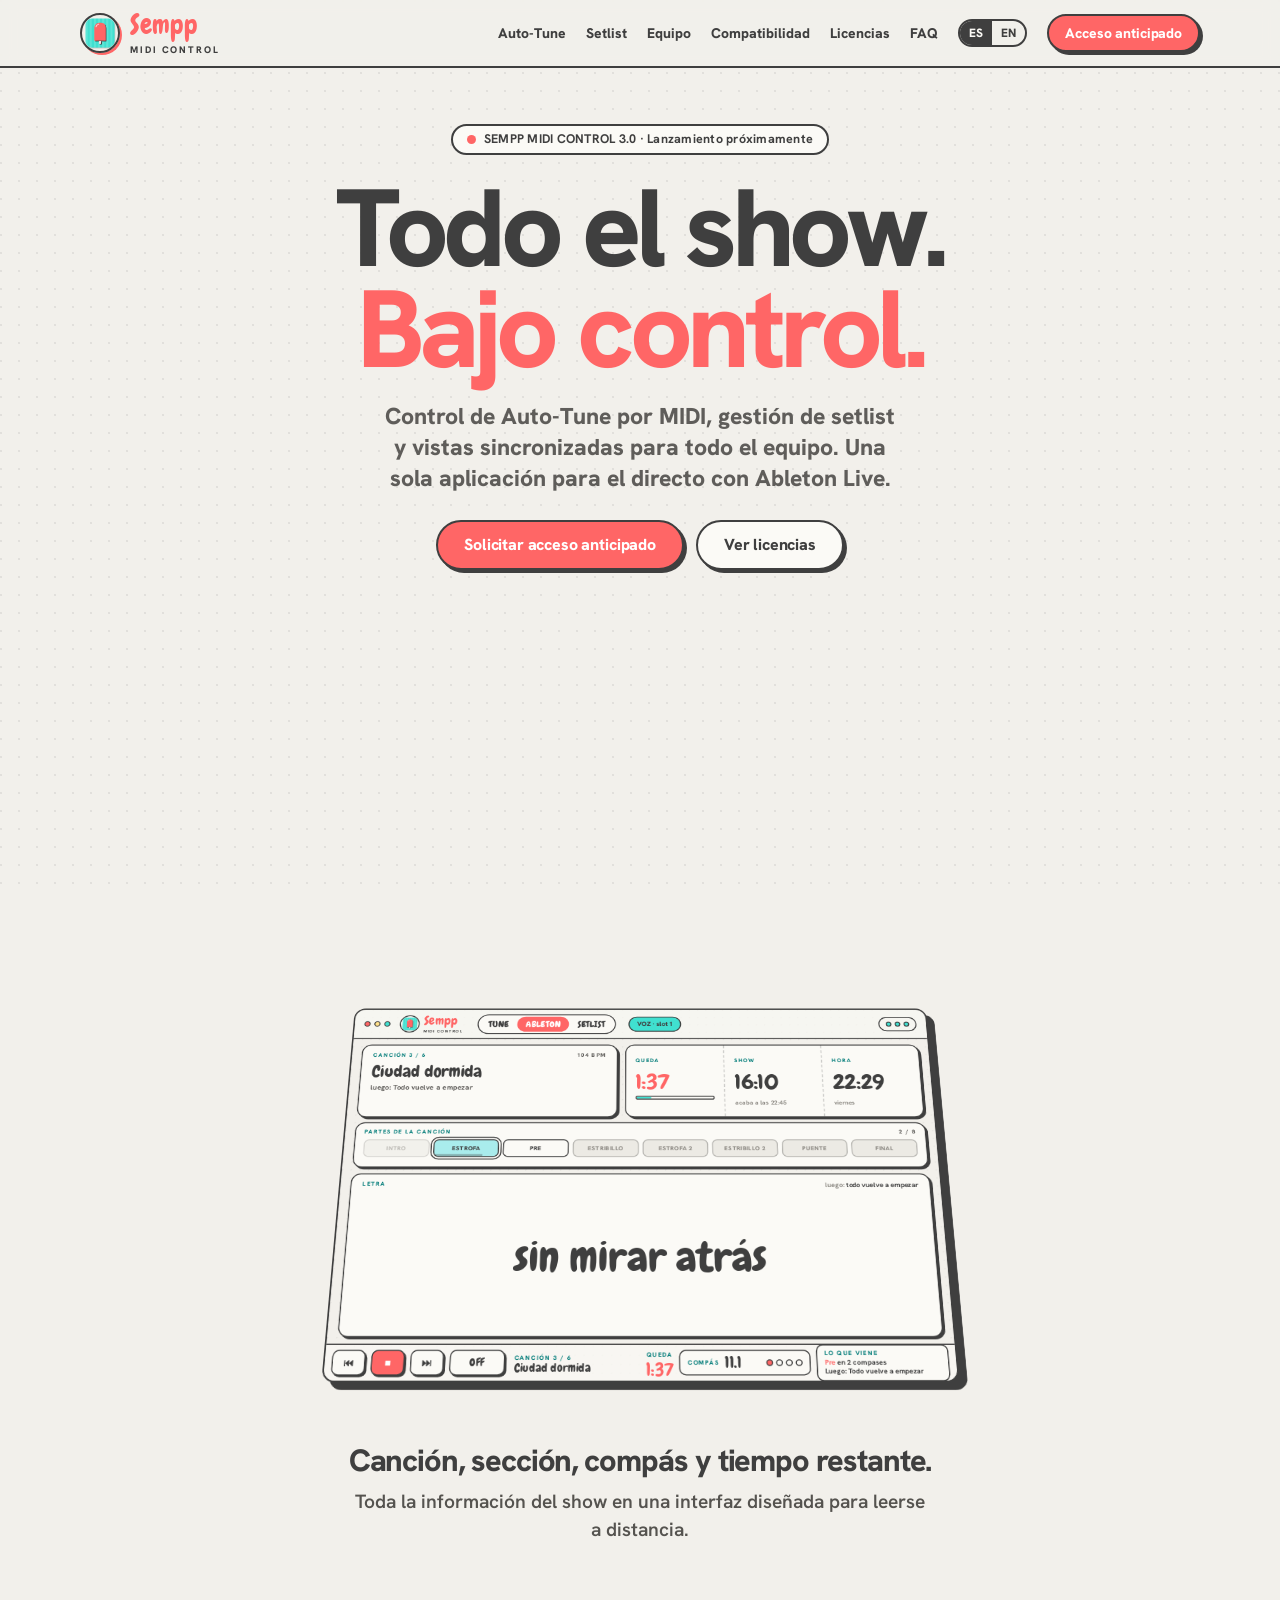
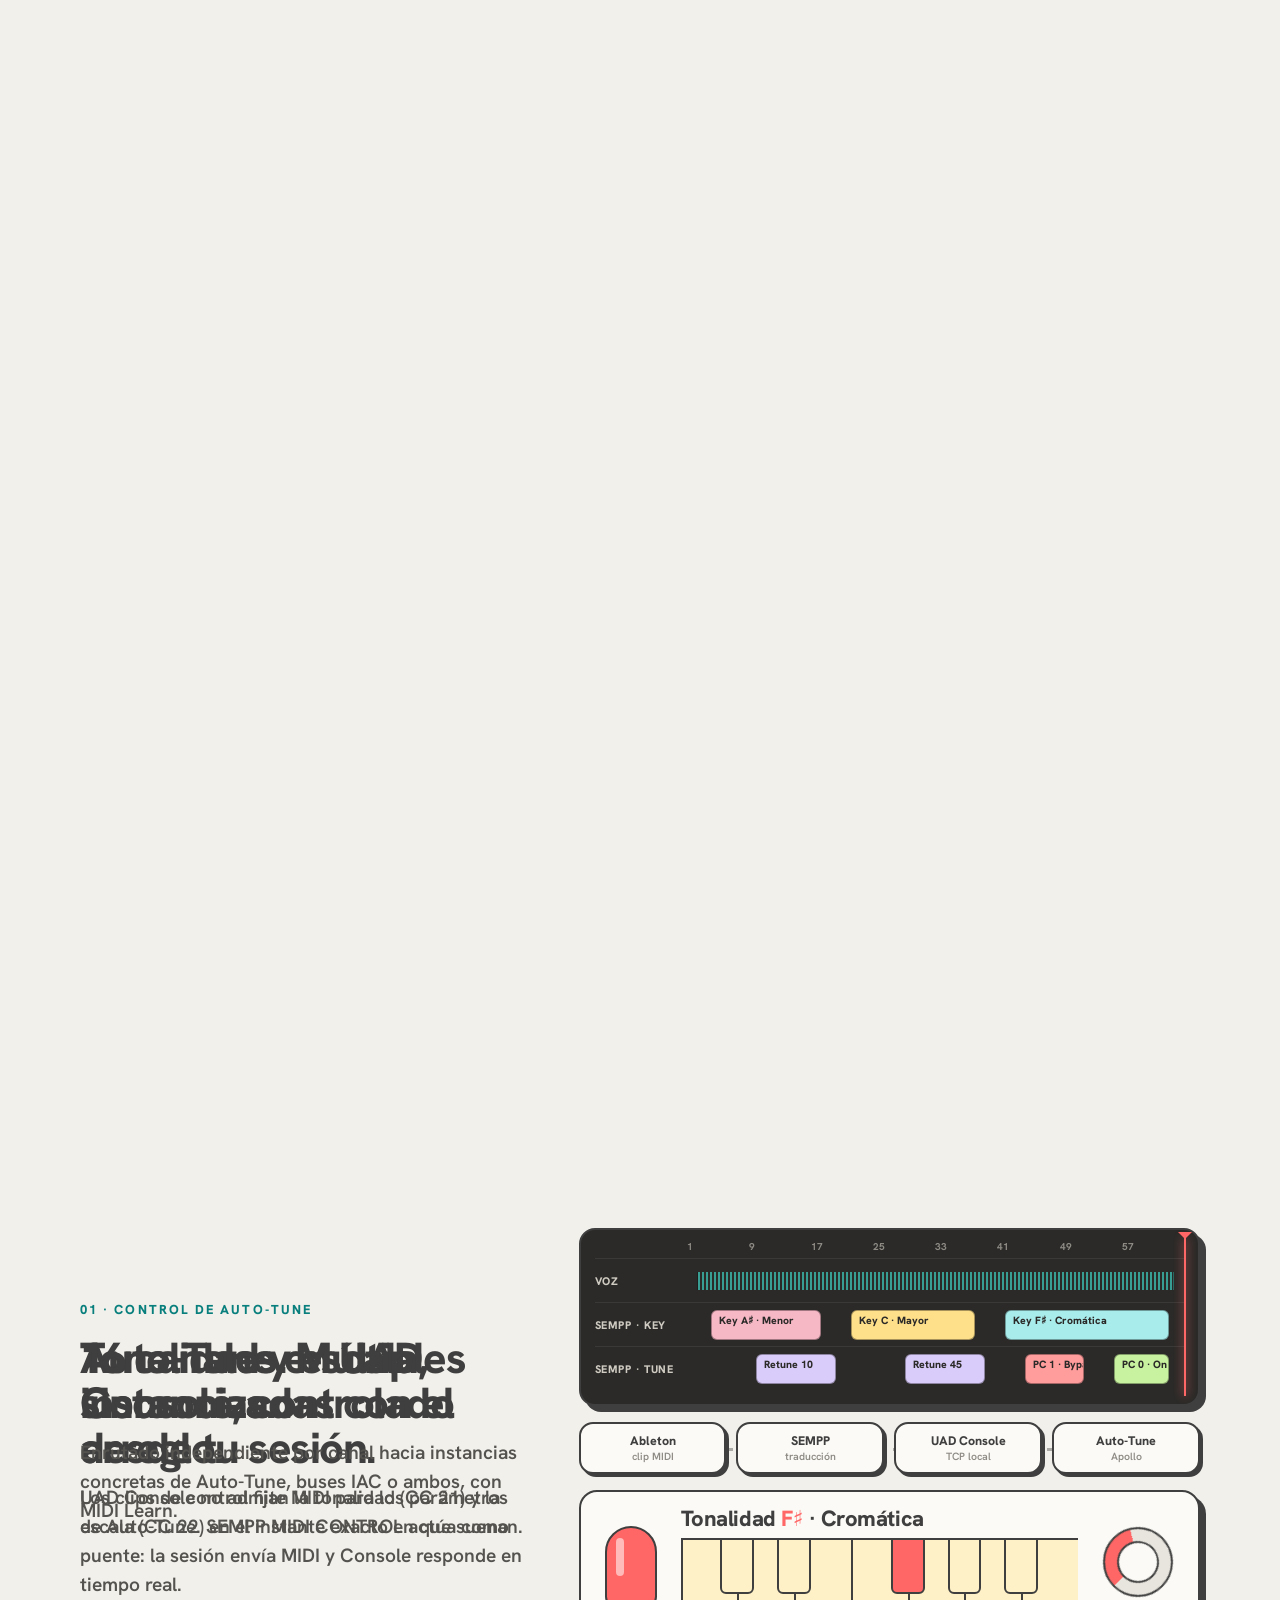
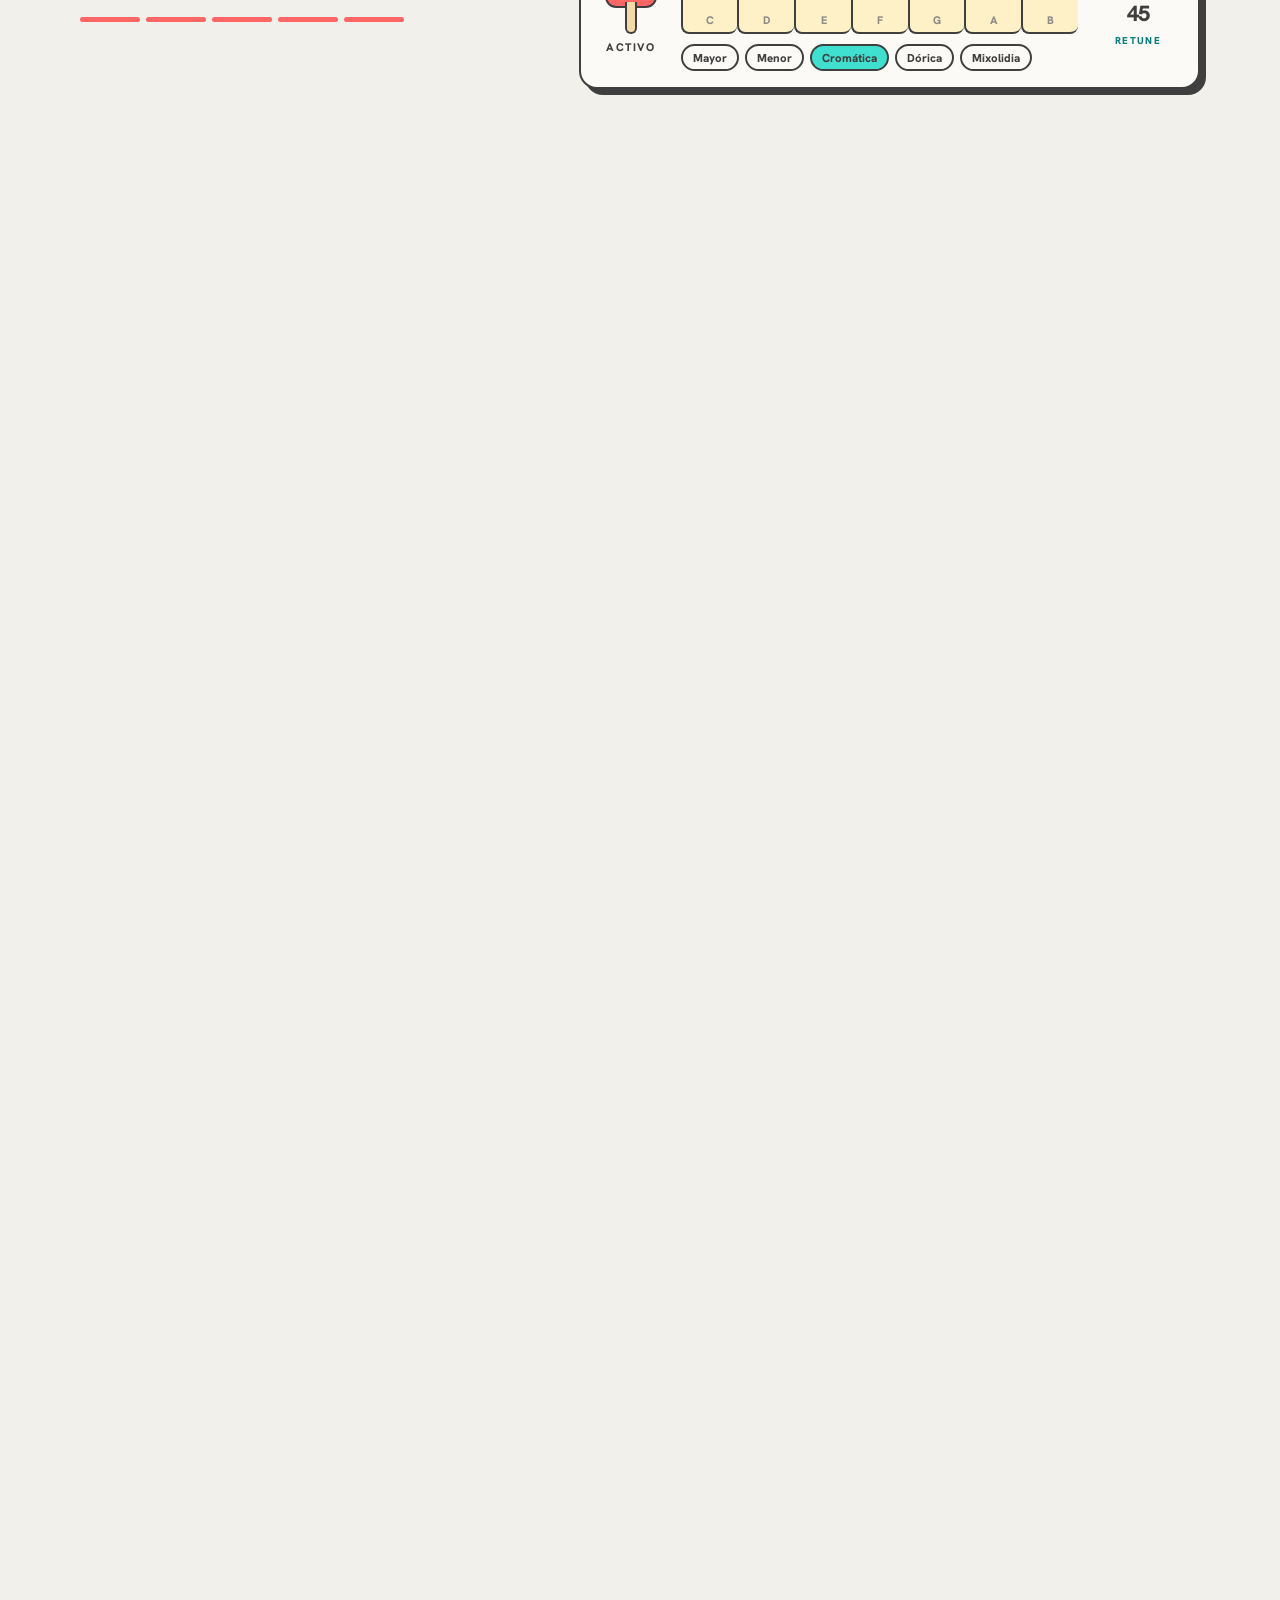
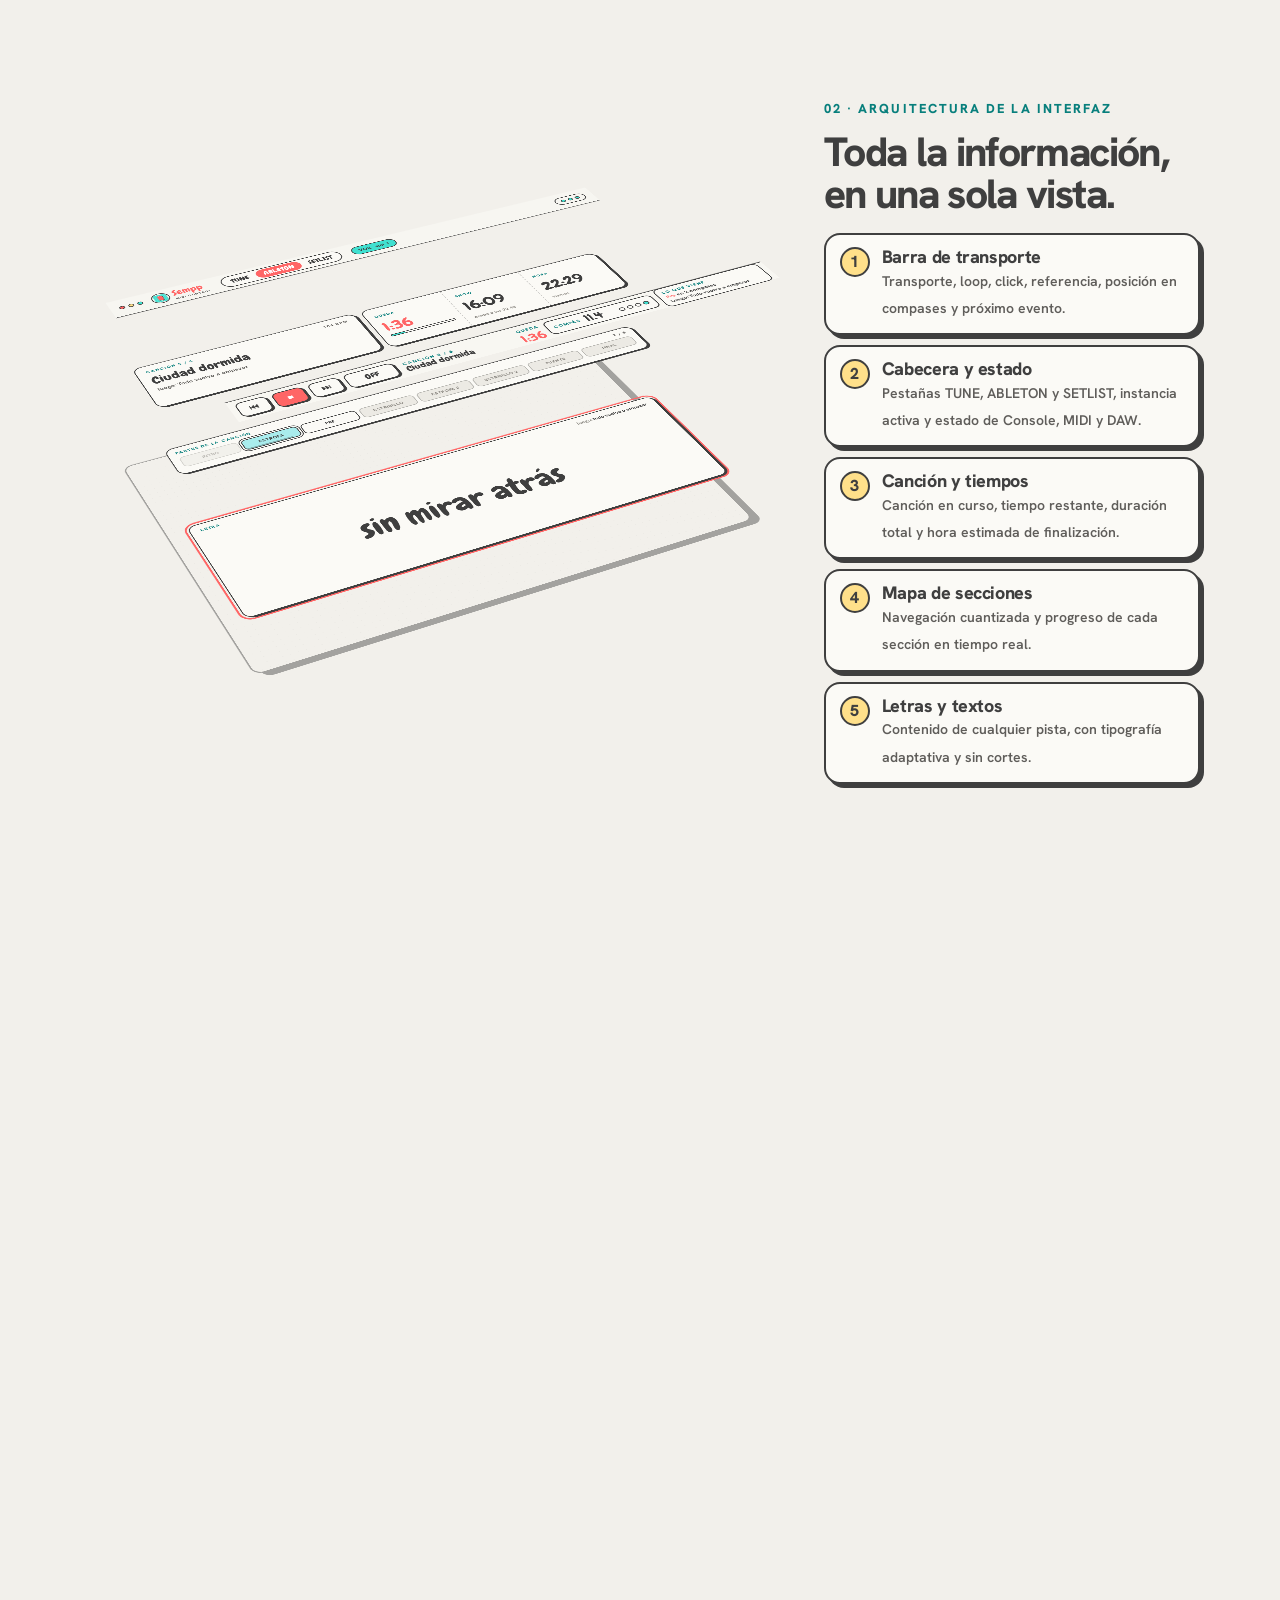
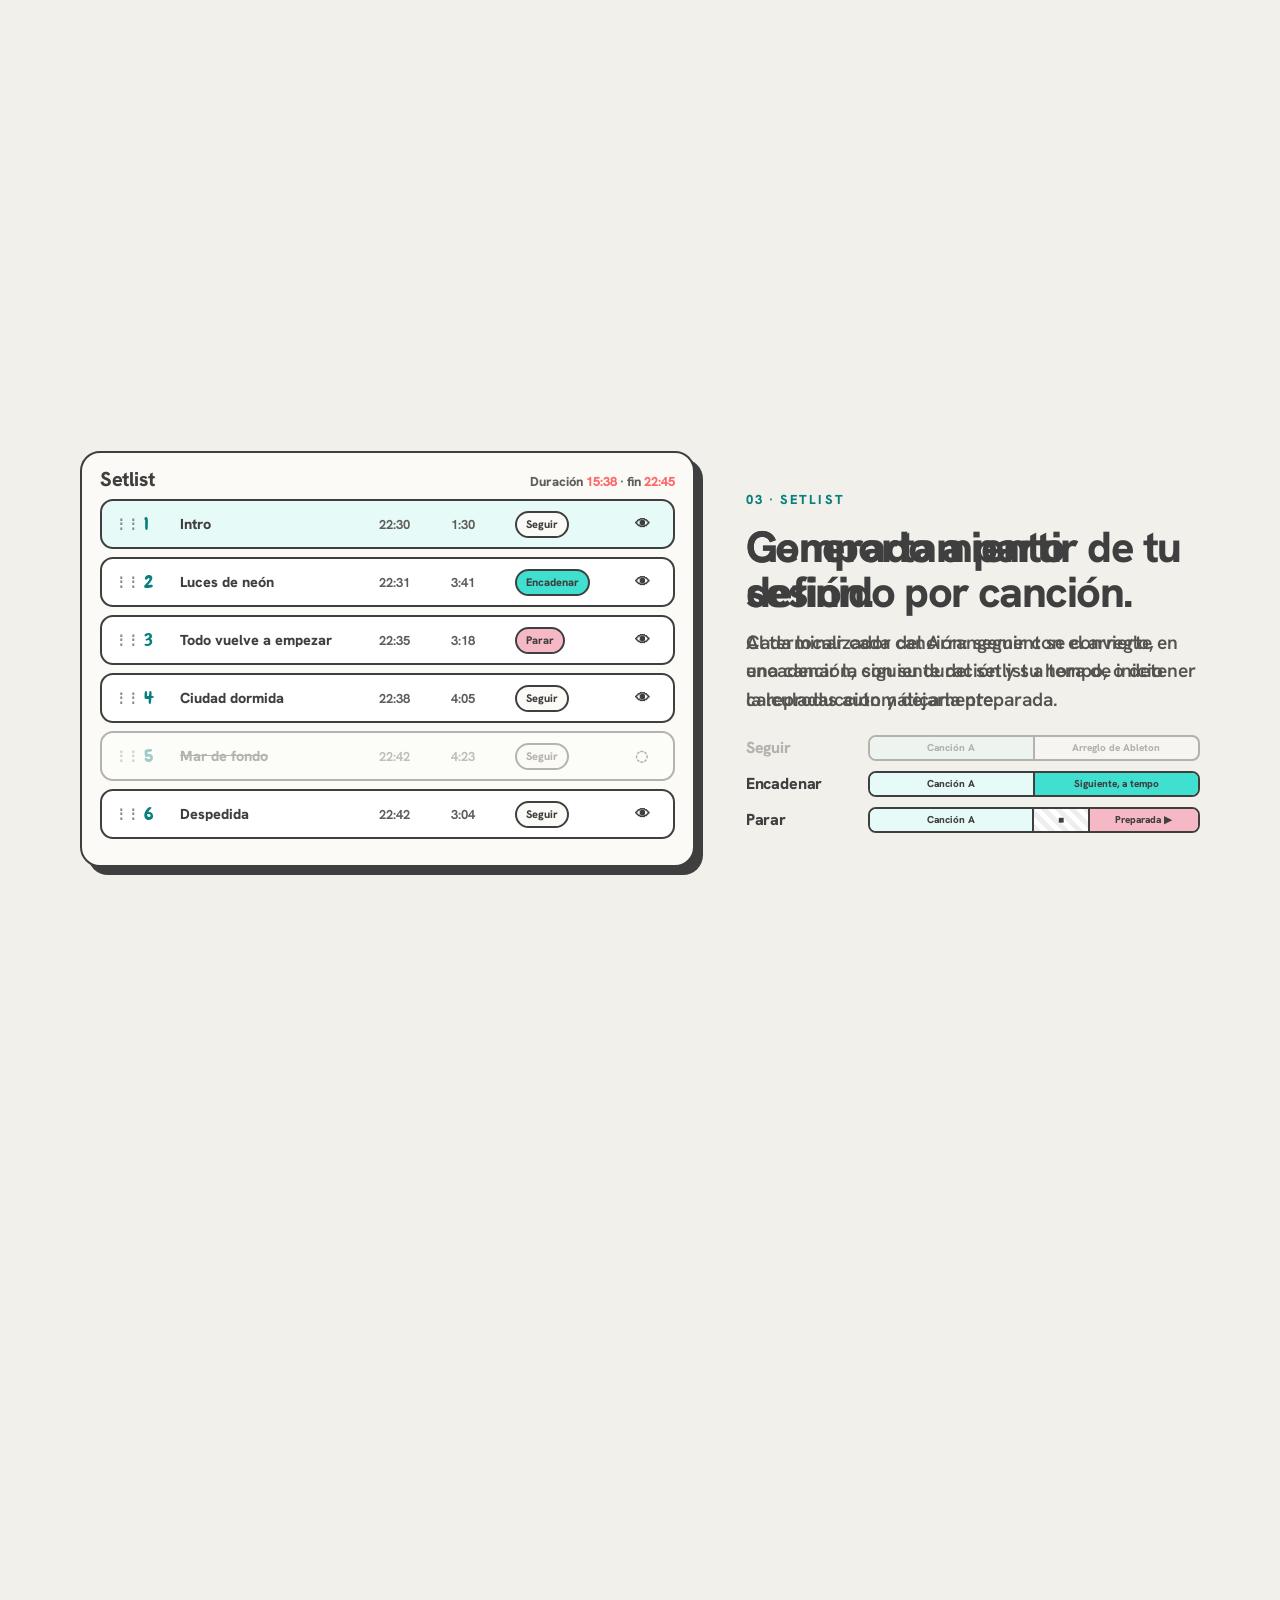
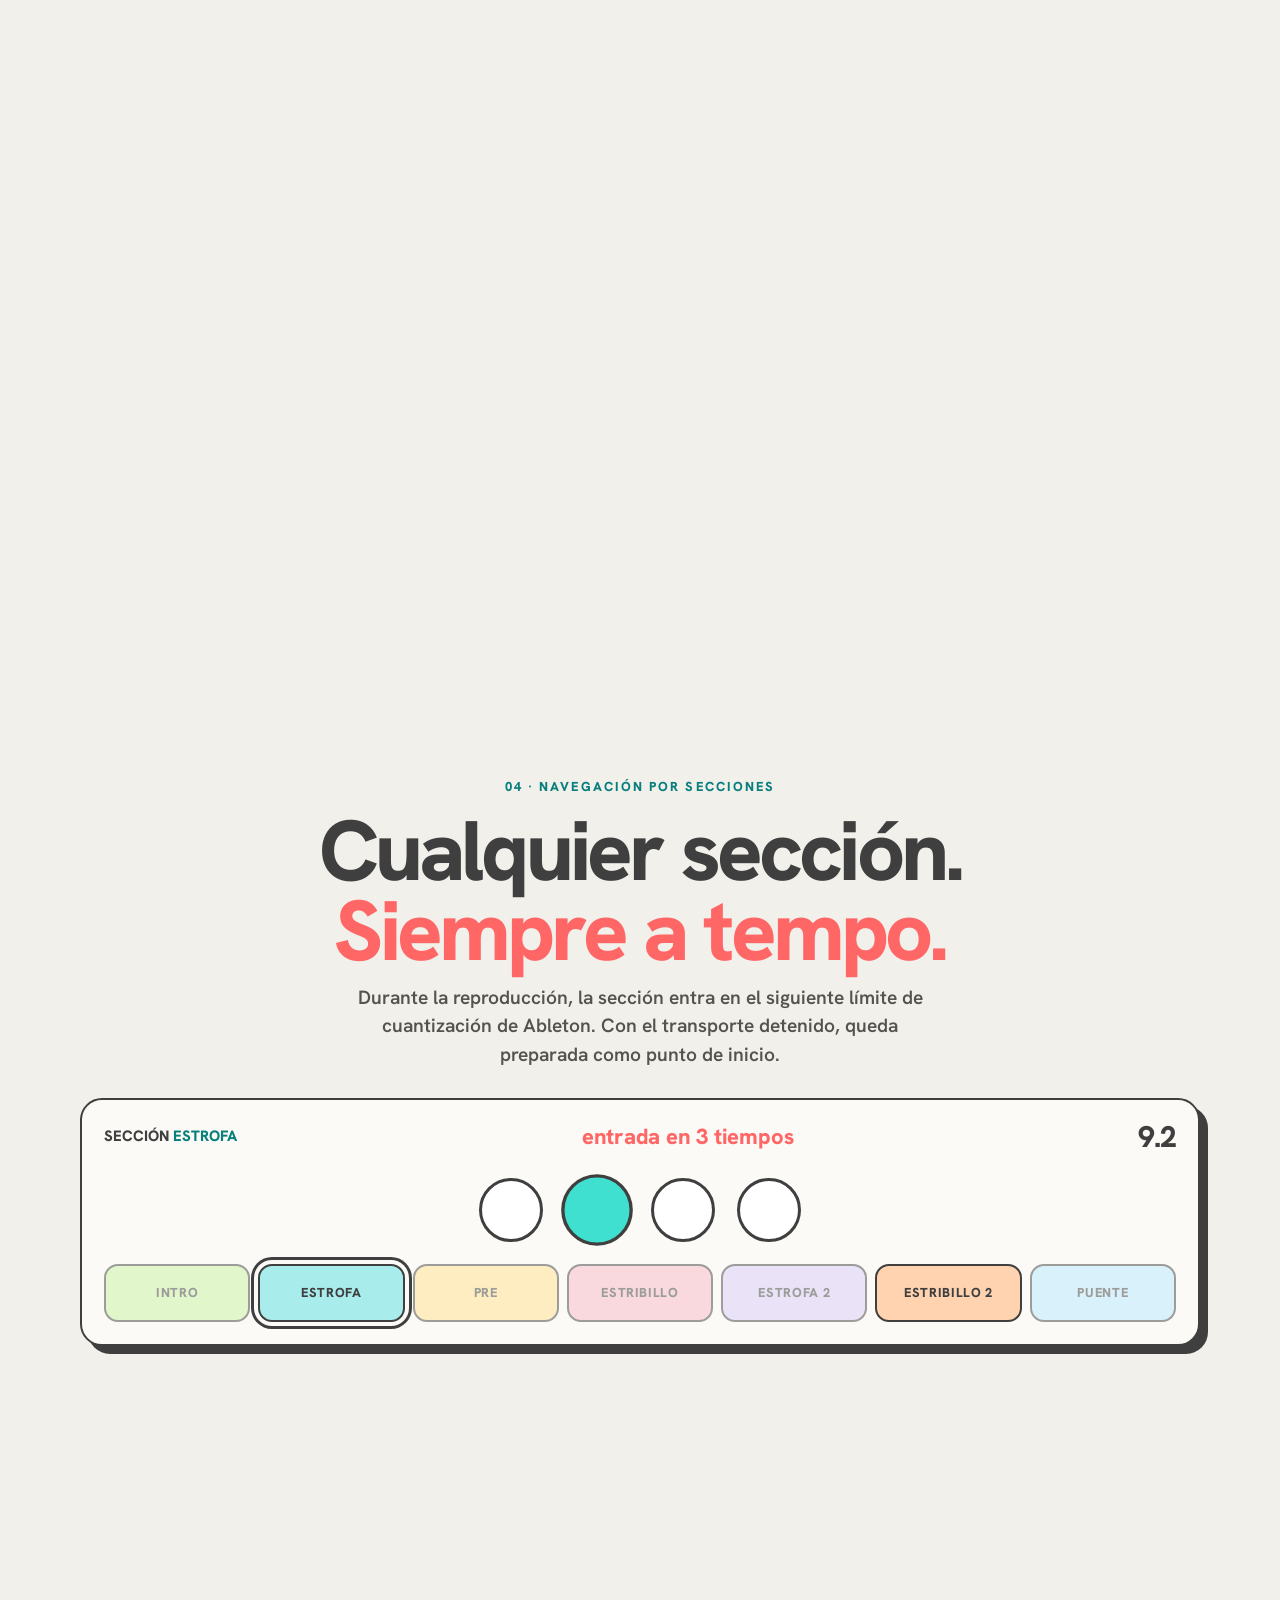
==== commit f9625b8b: "Vista previa web v4: escenario oscuro y paisaje de licencias Co-Authored-By: Claude Opus 5.5 <norepl" ====
--- a/docs/index.html
+++ b/docs/index.html
@@ -36,9 +36,11 @@
 <link rel="preload" href="fonts/hanken-grotesk-latin-800-normal.woff2" as="font" type="font/woff2" crossorigin>
 <link rel="stylesheet" href="css/site.css">
 <link rel="stylesheet" href="css/show.css">
+<link rel="stylesheet" href="css/env.css">
 <script type="application/ld+json">{"@context": "https://schema.org", "@graph": [{"@type": "WebSite", "@id": "https://sempp.miguelsempere.es/#web", "url": "https://sempp.miguelsempere.es/", "name": "SEMPP MIDI CONTROL", "inLanguage": ["es", "en"]}, {"@type": "Person", "@id": "https://sempp.miguelsempere.es/#miguel", "name": "Miguel Sempere", "jobTitle": "Guitarrista, productor y director musical", "sameAs": ["https://www.instagram.com/semperemiguel/"]}, {"@type": "SoftwareApplication", "@id": "https://sempp.miguelsempere.es/#app", "name": "SEMPP MIDI CONTROL", "url": "https://sempp.miguelsempere.es/", "description": "App para macOS que controla el Auto-Tune de UAD Console por MIDI desde Ableton Live y lleva el show con setlist, partes a tempo, tiempos y vistas en iPad para la banda.", "applicationCategory": "MultimediaApplication", "applicationSubCategory": "Live performance / MIDI", "operatingSystem": "macOS 10.15 or later", "softwareVersion": "3.0", "inLanguage": "es", "image": "https://sempp.miguelsempere.es/img/og-es.png", "screenshot": ["https://sempp.miguelsempere.es/img/plugin-abl.webp", "https://sempp.miguelsempere.es/img/plugin-set.webp", "https://sempp.miguelsempere.es/img/ipad-dm.webp"], "author": {"@id": "https://sempp.miguelsempere.es/#miguel"}, "publisher": {"@id": "https://sempp.miguelsempere.es/#miguel"}, "offers": [{"@type": "Offer", "name": "MIDI", "price": "49", "priceCurrency": "EUR", "availability": "https://schema.org/PreOrder", "url": "https://sempp.miguelsempere.es/#precios"}, {"@type": "Offer", "name": "Setlist", "price": "99", "priceCurrency": "EUR", "availability": "https://schema.org/PreOrder", "url": "https://sempp.miguelsempere.es/#precios"}, {"@type": "Offer", "name": "Full", "price": "149", "priceCurrency": "EUR", "availability": "https://schema.org/PreOrder", "url": "https://sempp.miguelsempere.es/#precios"}]}, {"@type": "FAQPage", "mainEntity": [{"@type": "Question", "name": "¿Qué necesito para usar SEMPP MIDI CONTROL?", "acceptedAnswer": {"@type": "Answer", "text": "Un Mac con macOS 10.15 o posterior (Intel o Apple Silicon) y Ableton Live 11 o 12. Para controlar el Auto-Tune, una interfaz Universal Audio Apollo con UAD Console y el Auto-Tune cargado en un canal. Los iPad, móviles u ordenadores de la banda solo necesitan un navegador en la misma red."}}, {"@type": "Question", "name": "¿Se puede utilizar sin Apollo ni Auto-Tune?", "acceptedAnswer": {"@type": "Answer", "text": "Sí. La licencia Setlist incluye el setlist, las partes, los tiempos, Click y Artist Ref y las vistas de iPad, y no necesita ninguna interfaz de Universal Audio."}}, {"@type": "Question", "name": "¿Cuánto cuesta?", "acceptedAnswer": {"@type": "Answer", "text": "Tres licencias de pago único, IVA incluido: MIDI 49 €, Setlist 99 € y Full 149 €. Puedes pasar de Setlist a Full por 59 € y de MIDI a Full por 99 €. Hay licencia Gira / Oficina de 5 Macs por 349 € y un 40 % de descuento para escuelas y conservatorios."}}, {"@type": "Question", "name": "¿Es una suscripción?", "acceptedAnswer": {"@type": "Answer", "text": "No. Es una licencia perpetua de pago único. Las actualizaciones de la versión 3 son gratis; una futura versión 4 tendrá precio reducido para quien ya tenga licencia."}}, {"@type": "Question", "name": "¿Hay prueba gratis?", "acceptedAnswer": {"@type": "Answer", "text": "Sí: 14 días de la versión Full con todo abierto y sin tarjeta. Al finalizar, las funciones no incluidas en tu licencia se desactivan sin afectar al resto."}}, {"@type": "Question", "name": "¿En cuántos Macs puedo usarla?", "acceptedAnswer": {"@type": "Answer", "text": "Cada licencia se activa en 2 Macs, por ejemplo el del directo y el de casa. Puedes liberar uno cuando quieras, y una tercera activación cuesta 19 €."}}, {"@type": "Question", "name": "¿Necesita internet en el escenario?", "acceptedAnswer": {"@type": "Answer", "text": "No. Todo funciona en local con el router del rack, incluidas las vistas de iPad. La licencia se comprueba en el propio Mac tras activarla, e internet solo se usa, si lo hay, para buscar actualizaciones."}}, {"@type": "Question", "name": "¿Cómo identifica las canciones y sus secciones?", "acceptedAnswer": {"@type": "Answer", "text": "En Ableton lee los localizadores del Arrangement: cada uno es una canción. Las partes salen de los clips de una pista que eliges en Ajustes. No hay que importar ni exportar nada."}}, {"@type": "Question", "name": "¿Modifica el proyecto?", "acceptedAnswer": {"@type": "Answer", "text": "No. El setlist, el orden y los modos viven en SEMPP. Solo mueve el transporte y, si lo activas, el solo del click y el mute de la voz de referencia."}}, {"@type": "Question", "name": "¿Qué iPad o dispositivos puedo usar?", "acceptedAnswer": {"@type": "Answer", "text": "Cualquier iPad, iPhone, Android u ordenador con navegador, también iPads antiguos. La vista se abre con un código QR y no hay que instalar ninguna app."}}, {"@type": "Question", "name": "¿Es seguro el control a través de la red wifi?", "acceptedAnswer": {"@type": "Answer", "text": "Puedes poner un PIN de acceso, dar permisos distintos a cada vista (director, técnico, banda) y bloquear todos los iPad desde el Mac con un solo clic."}}, {"@type": "Question", "name": "¿Funciona con Logic Pro?", "acceptedAnswer": {"@type": "Answer", "text": "La versión para Logic Pro 11 está en desarrollo, con canciones ilimitadas y saltos sin cortes. Tu licencia valdrá para Ableton y para Logic. El control del Auto-Tune por MIDI ya funciona con cualquier DAW."}}, {"@type": "Question", "name": "¿En qué se diferencia de otras apps de setlist como AbleSet?", "acceptedAnswer": {"@type": "Answer", "text": "SEMPP junta en una sola app el setlist, las partes a tempo y las vistas para la banda con el control del Auto-Tune de la Apollo por MIDI y el vúmetro de la voz para el técnico, y una misma licencia vale para Ableton y Logic."}}, {"@type": "Question", "name": "¿Es un producto de Universal Audio, Antares, Ableton o Apple?", "acceptedAnswer": {"@type": "Answer", "text": "No. SEMPP MIDI CONTROL es un producto independiente, hecho por Miguel Sempere, sin relación con Universal Audio, Antares, Ableton ni Apple."}}]}]}</script>
 </head>
-<body>
+<body data-env="light">
+<div id="env" aria-hidden="true"><div class="env-light"></div><div class="env-stage"><div class="truss"></div><i class="beam bm1"></i><i class="beam bm2"></i><i class="beam bm3"></i><i class="beam bm4"></i><i class="beam bm5"></i><canvas id="haze"></canvas><div class="wash"></div><div class="floor"></div></div><div class="env-land"><canvas id="land"></canvas></div></div>
 <a class="skip" href="#main">Saltar al contenido</a>
 <nav class="nav" aria-label="Principal"><div class="w">
   <a class="brand" href="./" aria-label="SEMPP MIDI CONTROL"><img src="img/icon.png" alt="" width="40" height="40"><span><b>Sempp</b><small>MIDI CONTROL</small></span></a>
@@ -62,7 +64,7 @@
   <div class="hxsub"><b>Canción, sección, compás y tiempo restante.</b><p class="lede" style="margin:8px auto 0">Toda la información del show en una interfaz diseñada para leerse a distancia.</p></div></div>
 </section>
 
-<section class="scene" id="s-tune" data-scene="tune" aria-labelledby="t-tune">
+<section class="scene" id="s-tune" data-env="stage" data-scene="tune" aria-labelledby="t-tune">
   <div class="pin"><div class="w tunegrid">
     <div>
       <span class="kicker">01 · Control de Auto-Tune</span>
@@ -94,7 +96,7 @@
   </div></div>
 </section>
 
-<section class="scene" id="s-xp" data-scene="xp" aria-labelledby="t-xp">
+<section class="scene" id="s-xp" data-env="stage" data-scene="xp" aria-labelledby="t-xp">
   <div class="pin"><div class="w xpgrid">
     <div class="xstage"><div class="xp"><div class="appbox" data-app="xp"></div></div></div>
     <div>
@@ -111,7 +113,7 @@
   </div></div>
 </section>
 
-<section class="scene" id="s-set" data-scene="set" aria-labelledby="t-set">
+<section class="scene" id="s-set" data-env="stage" data-scene="set" aria-labelledby="t-set">
   <div class="pin"><div class="w setgrid">
     <div class="sl" aria-hidden="true">
       <div class="hd"><b>Setlist</b><span class="tot">Duración <em id="sl-tot">41:20</em> · fin <em id="sl-end">23:11</em></span></div>
@@ -134,7 +136,7 @@
   </div></div>
 </section>
 
-<section class="scene" id="s-parts" data-scene="parts" aria-labelledby="t-parts">
+<section class="scene" id="s-parts" data-env="stage" data-scene="parts" aria-labelledby="t-parts">
   <div class="pin"><div class="w">
     <div class="center"><span class="kicker">04 · Navegación por secciones</span><h2 class="big" id="t-parts" style="margin:12px 0 12px">Cualquier sección.<br><em>Siempre a tempo.</em></h2>
     <p class="lede" style="margin:0 auto">Durante la reproducción, la sección entra en el siguiente límite de cuantización de Ableton. Con el transporte detenido, queda preparada como punto de inicio.</p></div>
@@ -147,7 +149,7 @@
   </div></div>
 </section>
 
-<section class="scene" id="s-band" data-scene="band" aria-labelledby="t-band">
+<section class="scene" id="s-band" data-env="stage" data-scene="band" aria-labelledby="t-band">
   <div class="pin"><div class="w">
     <div class="center"><span class="kicker">05 · Vistas para el equipo</span><h2 class="mid" id="t-band" style="margin:10px 0 6px">Una vista para cada función.</h2>
     <p class="lede" style="margin:0 auto">Vistas específicas para dirección musical, técnico y banda, servidas por la red local. Sin conexión a internet y sin instalar aplicaciones.</p></div>
@@ -163,7 +165,7 @@
   </div></div>
 </section>
 
-<section id="vistas" aria-labelledby="t-vistas"><div class="w">
+<section id="vistas" data-env="stage" aria-labelledby="t-vistas"><div class="w">
   <div class="g2" style="margin-top:0;align-items:center">
     <div class="rv"><span class="kicker">06 · Monitorización</span><h2 class="mid" id="t-vistas" style="margin:10px 0 14px">Nivel de entrada vocal, siempre visible.</h2>
       <p class="lede">Medición de la señal de entrada del canal de Auto-Tune en el Mac y en la vista del técnico. Umbrales a −12 dB y −3 dB, indicador de saturación con retención y alerta automática por ausencia de señal durante la reproducción.</p></div>
@@ -176,7 +178,7 @@
   </div>
 </div></section>
 
-<section class="stripes" aria-labelledby="t-num"><div class="w">
+<section id="cifras" data-env="stage" aria-labelledby="t-num"><div class="w">
   <div class="center"><span class="kicker">Fiabilidad</span><h2 class="mid" id="t-num" style="margin:10px 0 6px">Fiabilidad verificada en cada versión.</h2>
   <p class="lede" style="margin:0 auto">Antes de cada publicación, el transporte se somete a una batería de pruebas automatizadas que simula un DAW con comportamientos adversos: órdenes ignoradas, retardos y movimientos inesperados.</p></div>
   <div class="stats">
@@ -201,7 +203,7 @@
   </div>
 </div></section>
 
-<section id="precios" class="stripes" aria-labelledby="t-precios"><div class="w">
+<section id="precios" data-env="land" aria-labelledby="t-precios"><div class="w">
   <div class="center"><span class="kicker">09 · Licencias</span><h2 class="big" id="t-precios" style="margin:12px 0 0">Licencia perpetua.<br><em>Sin suscripción.</em></h2>
   <p class="lede" style="margin:16px auto 0">Pago único, actualizaciones de la versión 3 incluidas y funcionamiento sin conexión. Amplía tu licencia cuando lo necesites.</p></div>
   <div class="plans">
@@ -336,6 +338,7 @@
 </div>
 </template>
 <script src="js/show.js" defer></script>
+<script src="js/env.js" defer></script>
 <script src="js/site.js" defer></script>
 </body>
 </html>
--- a/docs/css/env.css
+++ b/docs/css/env.css
@@ -0,0 +1,59 @@
+/* ===== Entornos de fondo: claro · escenario · paisaje ===== */
+body{background:#F2F0EB;background-image:none}
+#env{position:fixed;inset:0;z-index:-1;pointer-events:none;overflow:hidden}
+#env>div{position:absolute;inset:0;opacity:0;transition:opacity 1.4s cubic-bezier(.4,0,.2,1);will-change:opacity}
+body[data-env=light] #env .env-light,body[data-env=stage] #env .env-stage,body[data-env=land] #env .env-land{opacity:1}
+.env-light{background:#F2F0EB radial-gradient(circle at 1px 1px,rgba(63,63,63,.09) 1px,transparent 1.4px) 0 0/18px 18px}
+
+/* --- escenario --- */
+.env-stage{background:radial-gradient(120% 70% at 50% 110%,#1D1A17 0%,#0C0B0A 55%,#070606 100%)}
+.truss{position:absolute;left:-5%;right:-5%;top:0;height:46px;background:
+  repeating-linear-gradient(60deg,transparent 0 16px,rgba(255,255,255,.05) 16px 18px),
+  repeating-linear-gradient(-60deg,transparent 0 16px,rgba(255,255,255,.05) 16px 18px),
+  linear-gradient(#171513,#0E0D0C);border-bottom:2px solid rgba(255,255,255,.06)}
+.beam{position:absolute;top:30px;width:34vw;height:120vh;transform-origin:50% 0;mix-blend-mode:screen;filter:blur(18px);
+  background:linear-gradient(180deg,var(--bc) 0%,rgba(0,0,0,0) 78%);clip-path:polygon(46% 0,54% 0,100% 100%,0 100%);opacity:.0;
+  transition:opacity 1.2s}
+body[data-env=stage] .beam{opacity:var(--bo,.55);animation:sway var(--bd,9s) ease-in-out infinite alternate}
+.beam::before{content:"";position:absolute;left:calc(50% - 9px);top:-6px;width:18px;height:12px;border-radius:50%;background:#fff;box-shadow:0 0 22px 8px var(--bc)}
+.bm1{left:2%;--bc:rgba(255,236,200,.42);--r0:-18deg;--r1:6deg;--bd:11s}
+.bm2{left:20%;--bc:rgba(255,102,102,.38);--r0:-6deg;--r1:14deg;--bd:8s}
+.bm3{left:33%;--bc:rgba(255,246,228,.5);--r0:-4deg;--r1:4deg;--bd:13s;--bo:.7}
+.bm4{left:47%;--bc:rgba(64,224,208,.36);--r0:10deg;--r1:-12deg;--bd:9s}
+.bm5{left:66%;--bc:rgba(255,236,200,.42);--r0:18deg;--r1:-6deg;--bd:12s}
+@keyframes sway{from{transform:rotate(var(--r0))}to{transform:rotate(var(--r1))}}
+.env-stage canvas{position:absolute;inset:0;width:100%;height:100%}
+.wash{position:absolute;inset:0;background:radial-gradient(60% 40% at 50% 100%,rgba(255,102,102,.16),transparent 70%);opacity:var(--pulse,.6);transition:opacity .12s}
+.floor{position:absolute;left:0;right:0;bottom:0;height:22vh;background:linear-gradient(180deg,transparent,rgba(0,0,0,.65))}
+
+/* --- paisaje (licencias) --- */
+.env-land canvas{position:absolute;inset:0;width:100%;height:100%}
+.env-land{background:linear-gradient(180deg,#FFF6E4 0%,#FFE7C9 38%,#FBD3D2 70%,#F3C2CF 100%)}
+
+/* --- textos sobre el escenario --- */
+:root{--s-fg:#3F3F3F;--s-fg2:#55534F;--s-kick:#087F7C;--s-line:rgba(63,63,63,.15)}
+body[data-env=stage]{--s-fg:#F4F1EA;--s-fg2:#B9B3A8;--s-kick:#40E0D0;--s-line:rgba(255,255,255,.18)}
+[data-env=stage] :is(h2,.mid,.big,.steptxt h2,.dev .lbl,.mode b,.lock,.xlist li:not(.on) b,.stat-title){color:var(--s-fg);transition:color 1s}
+[data-env=stage] :is(.lede,.xlist li:not(.on) span,.dbs,.dev .lbl small){color:var(--s-fg2);transition:color 1s}
+[data-env=stage] .kicker{color:var(--s-kick);transition:color 1s}
+[data-env=stage] .prog i{background:var(--s-line)}
+[data-env=stage] .prog i.on{background:var(--coral)}
+[data-env=stage] .xlist li i{color:#3F3F3F}
+[data-env=stage] .lock{font-weight:700}
+body[data-env=stage] [data-env=stage] :is(.a-card,.app,.sl,.partsbox,.at,.node,.stat,.vu,.pinpad,.dev .frame,.shot,.xlist li.on,.lock i){
+  box-shadow:8px 8px 0 rgba(0,0,0,.55),0 0 0 1px rgba(255,255,255,.04),0 30px 80px -20px rgba(255,214,170,.18)}
+body[data-env=stage] [data-env=stage] .app{box-shadow:14px 14px 0 rgba(0,0,0,.6),0 40px 120px -30px rgba(255,214,170,.28)}
+body[data-env=stage] .nav{background:rgba(12,11,10,.78);color:#F4F1EA;border-bottom-color:rgba(255,255,255,.1)}
+body[data-env=stage] .nav .brand small{color:#F4F1EA}
+body[data-env=stage] .nav .lang{border-color:#F4F1EA}
+body[data-env=stage] .nav .lang span{background:#F4F1EA;color:#0C0B0A}
+.nav,.nav .brand small,.nav .lang{transition:background 1s,color 1s,border-color 1s}
+
+/* --- textos sobre el paisaje --- */
+[data-env=land] .note{display:table;margin:18px auto 0!important;padding:8px 16px;border-radius:999px;background:rgba(251,250,246,.85);border:2px solid #3F3F3F;color:#3F3F3F}
+[data-env=land] .lic>div:first-child{background:rgba(251,250,246,.9);border:2.5px solid #3F3F3F;border-radius:22px;padding:26px;box-shadow:6px 6px 0 #3F3F3F}
+[data-env=land] .lic>div:last-child{background:rgba(251,250,246,.9);border:2.5px solid #3F3F3F;border-radius:22px;padding:26px;box-shadow:6px 6px 0 #3F3F3F}
+[data-env=land] .center .lede{background:rgba(255,246,228,.7);border-radius:14px;padding:6px 12px;display:inline-block}
+
+@media (prefers-reduced-motion:reduce){.beam{animation:none!important}#env>div{transition:none}}
+@media (max-width:620px){.beam{width:60vw}.bm2,.bm4{display:none}}
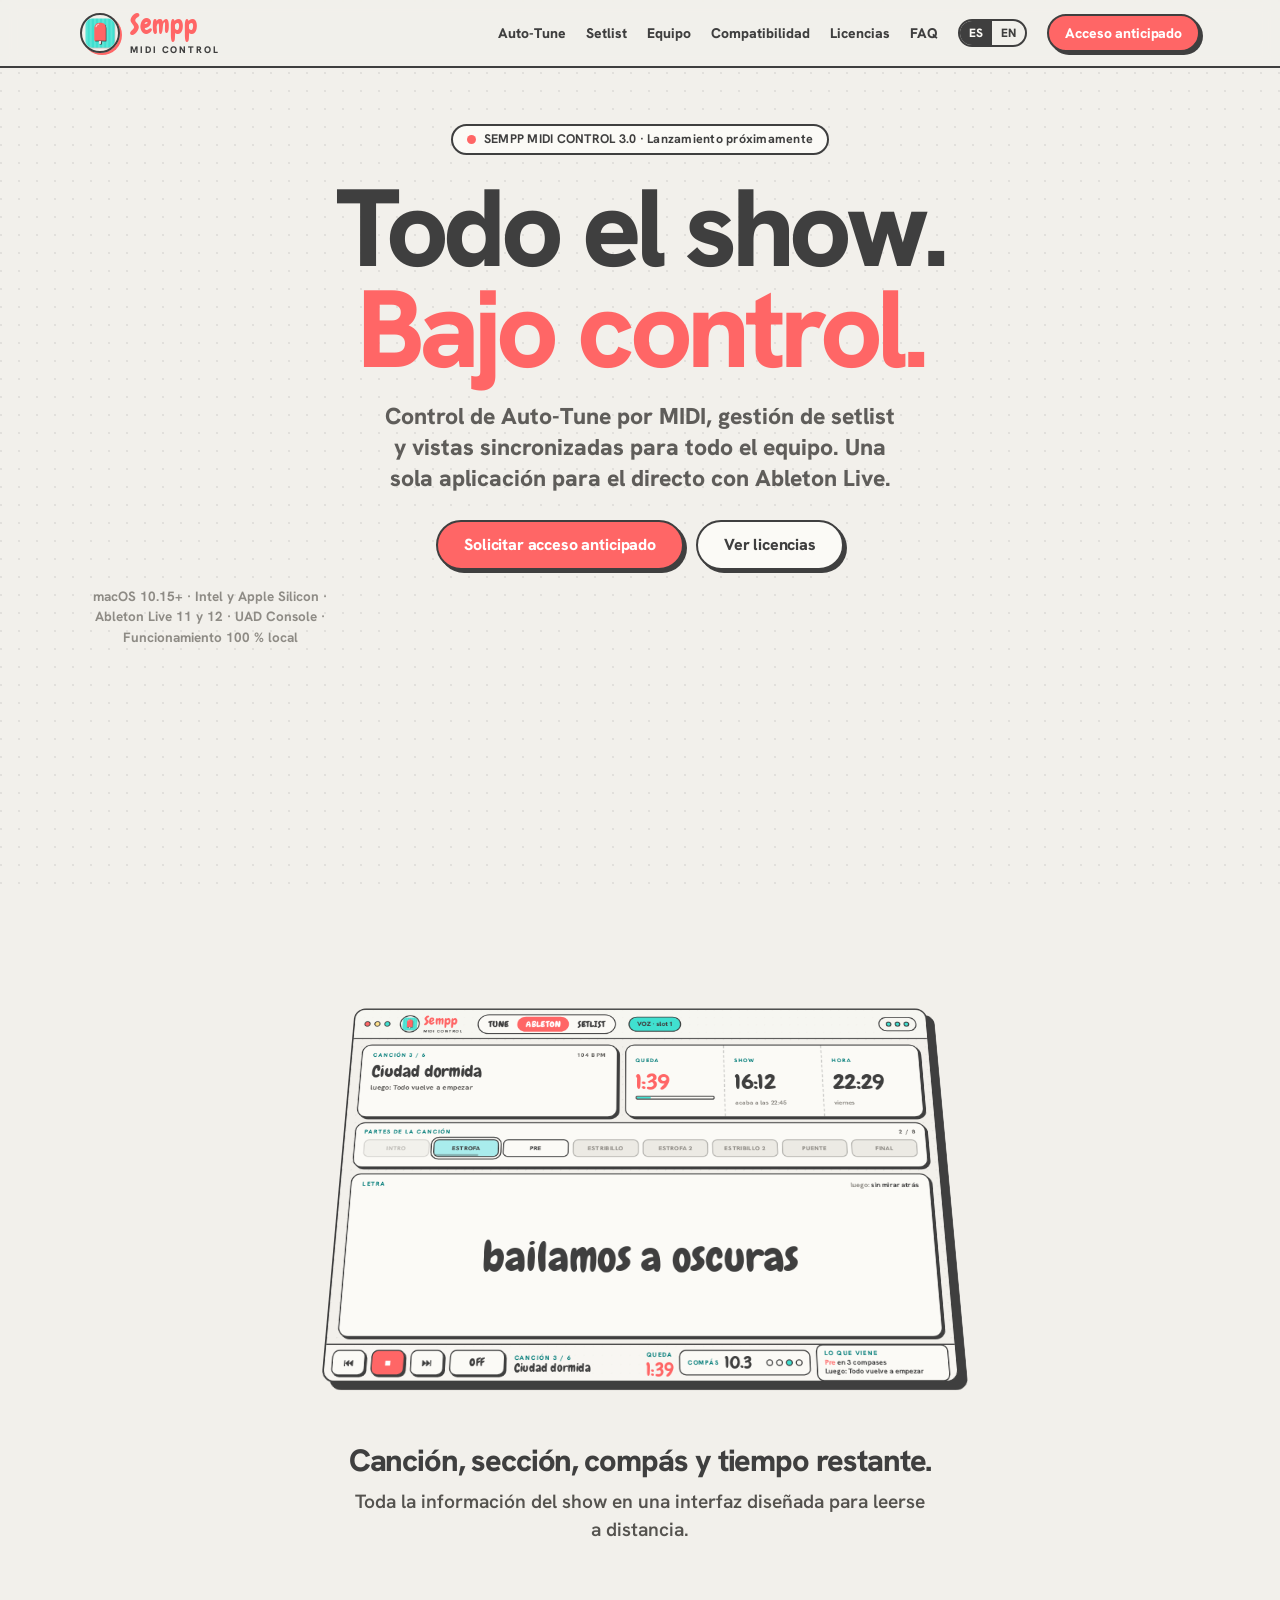
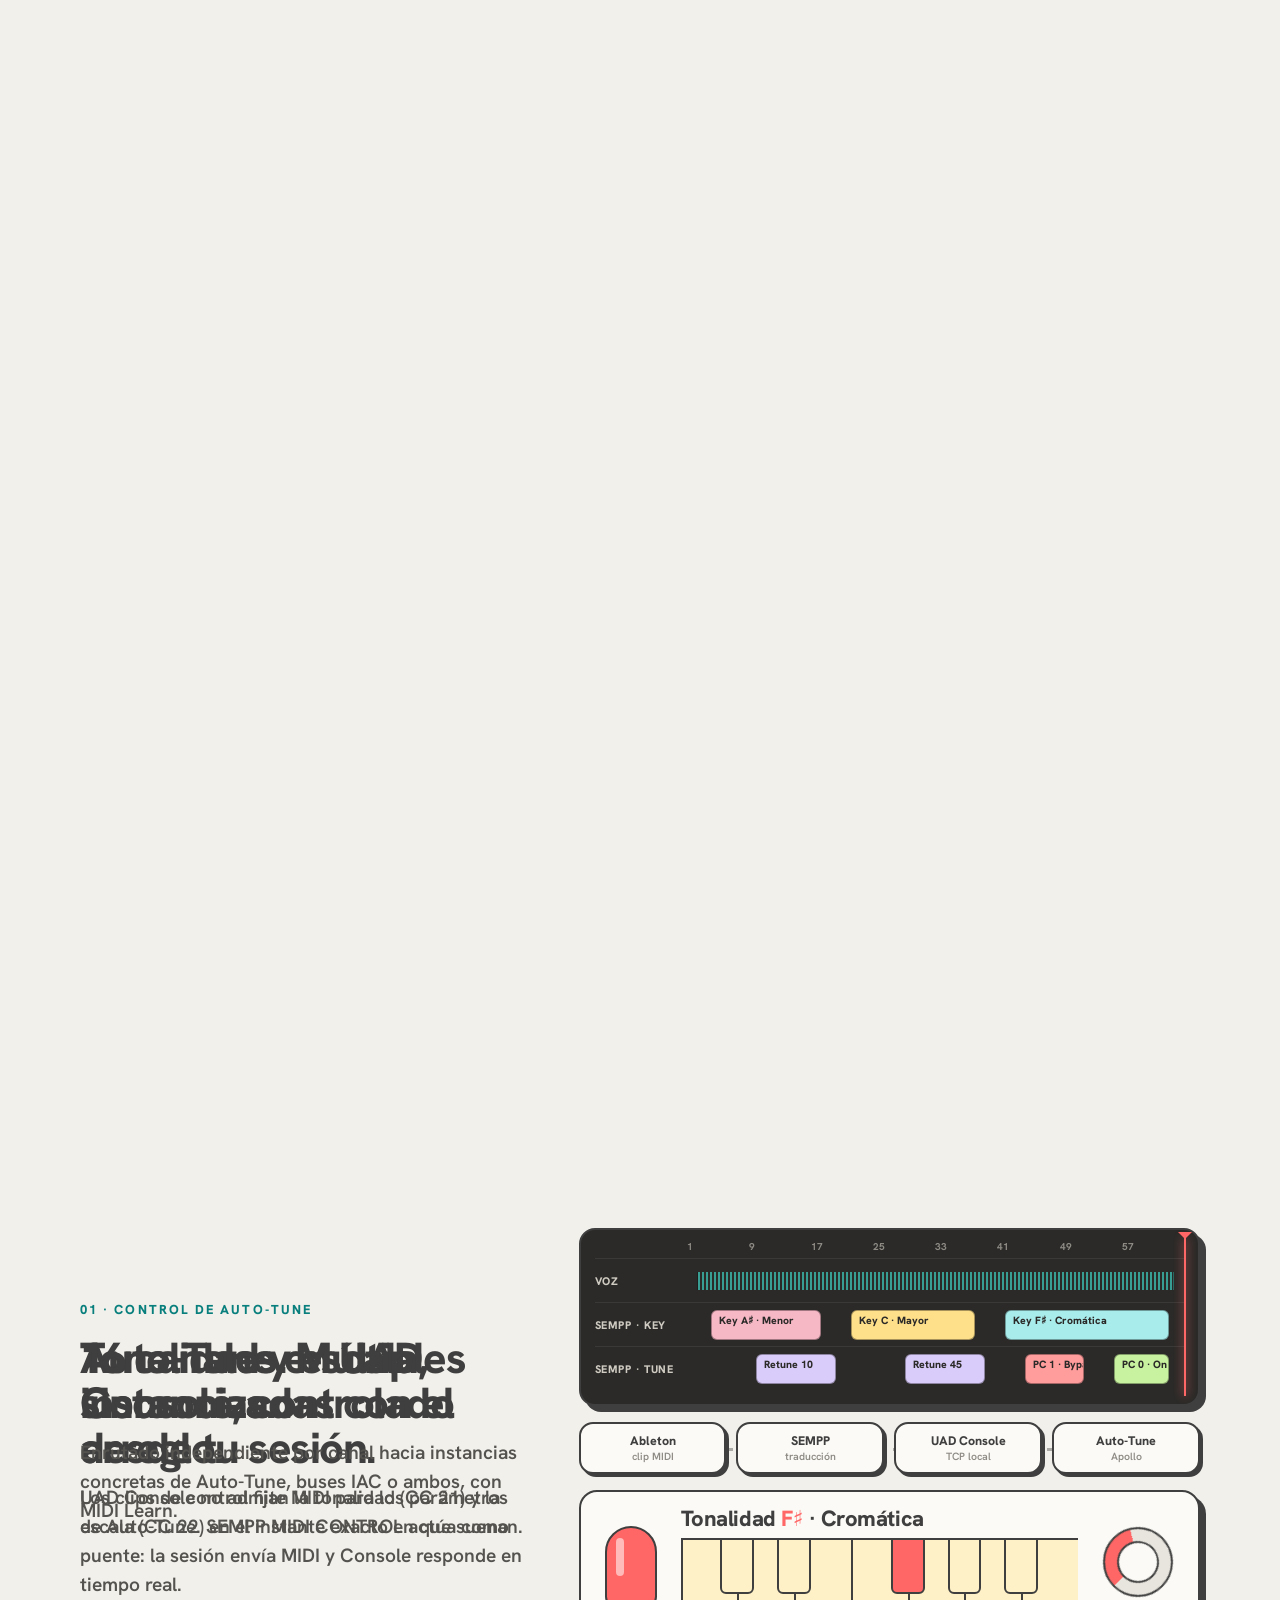
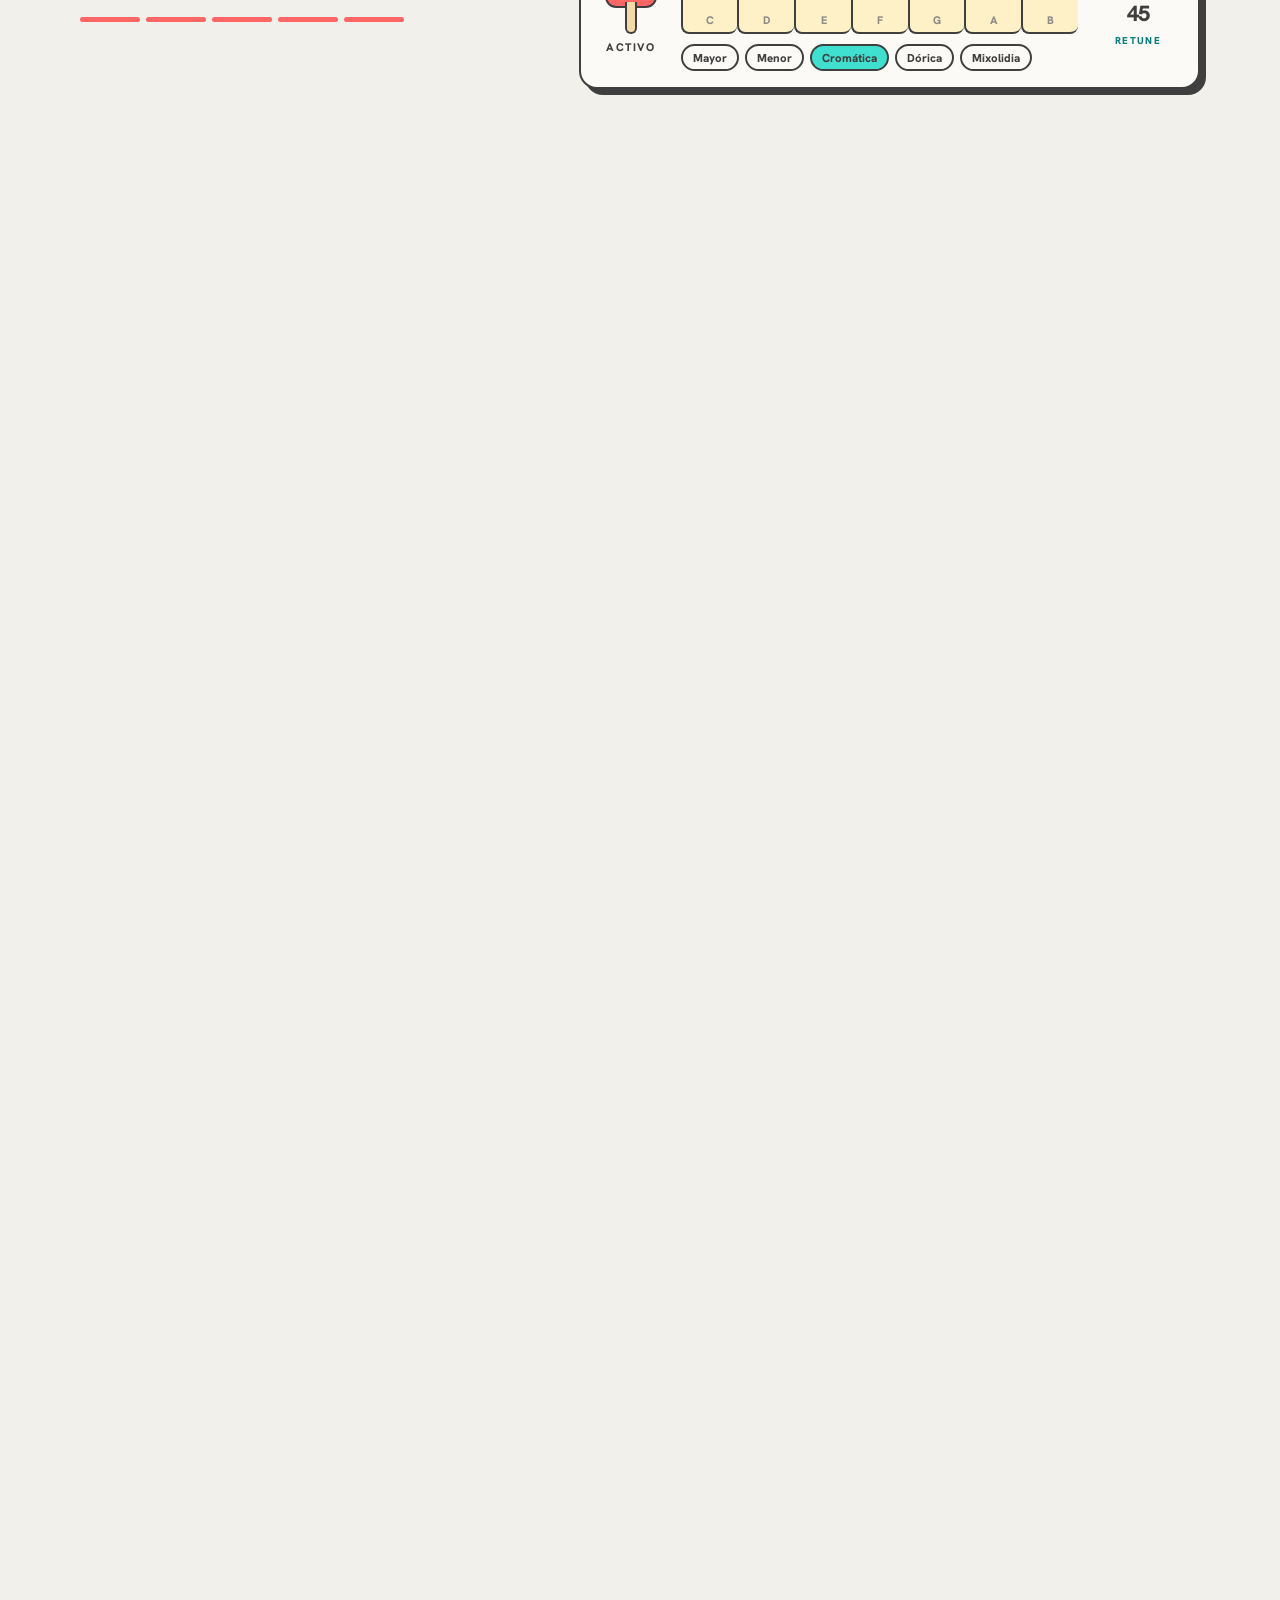
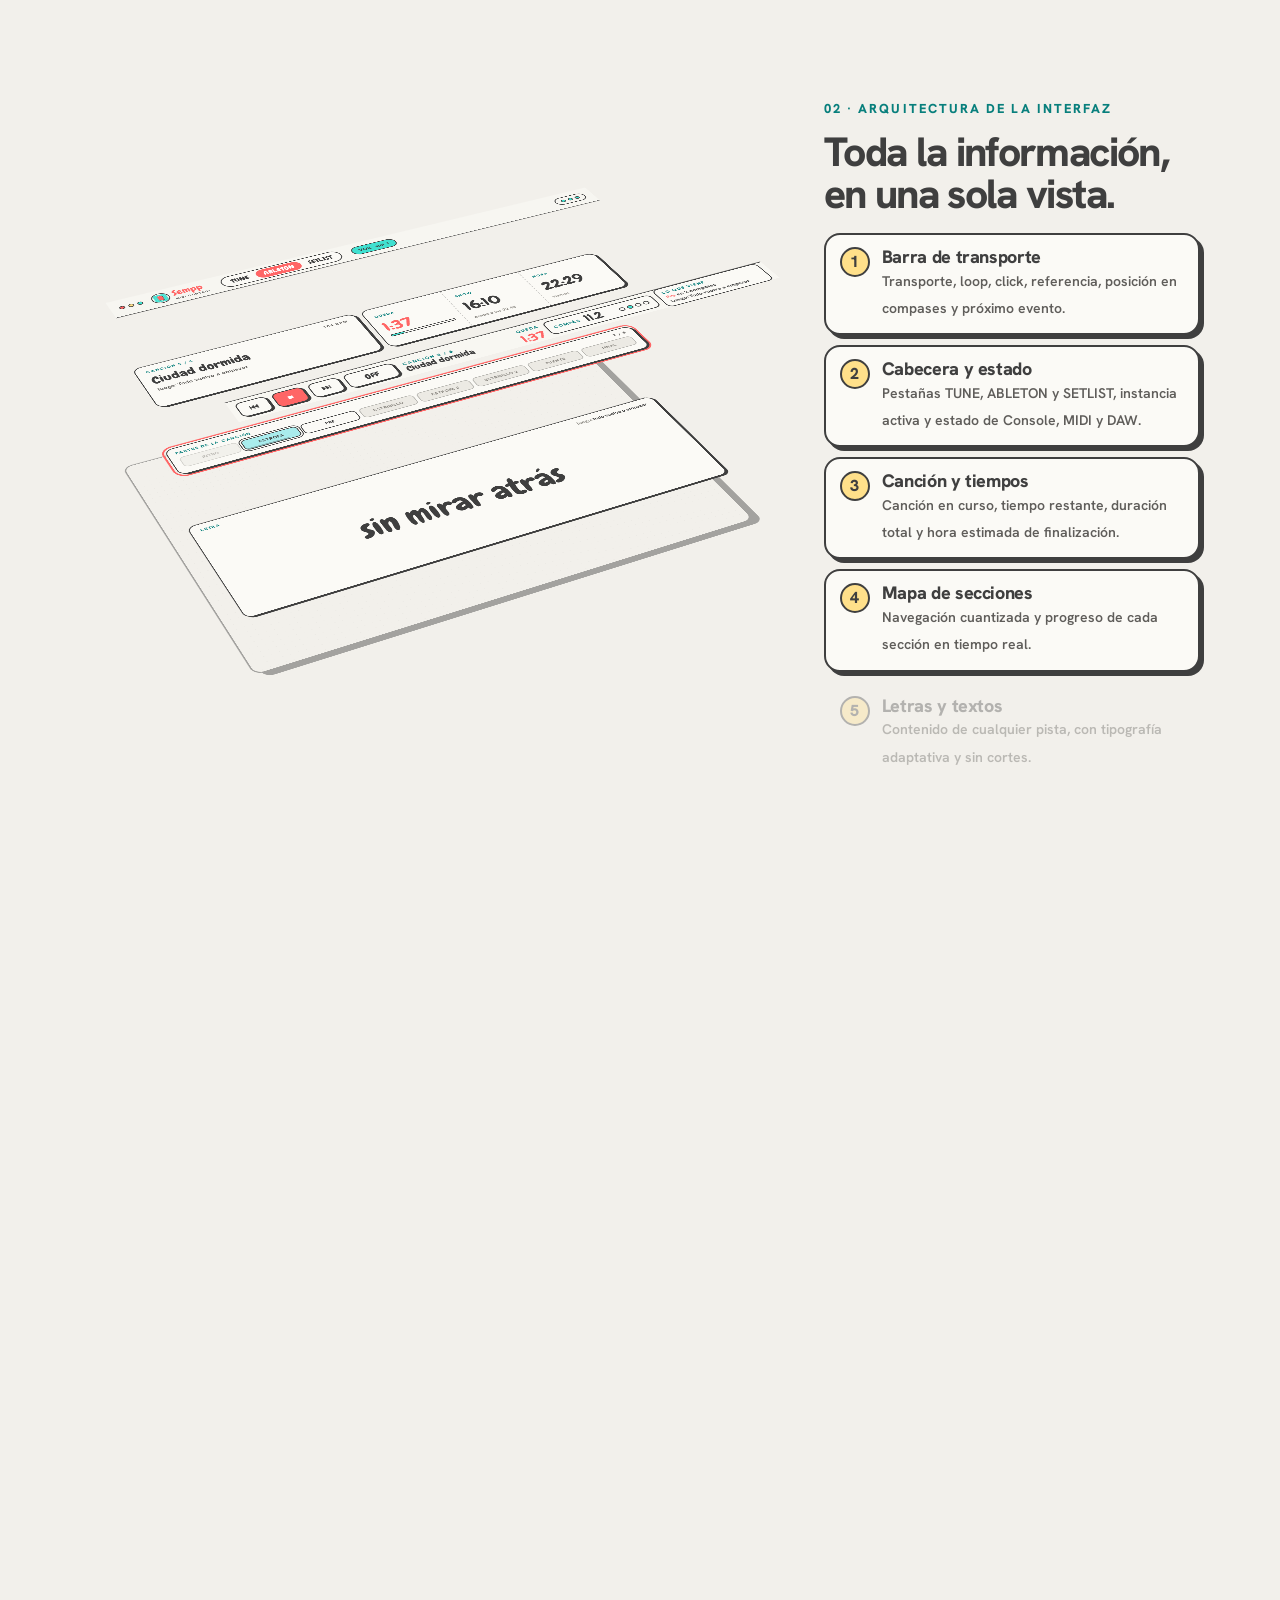
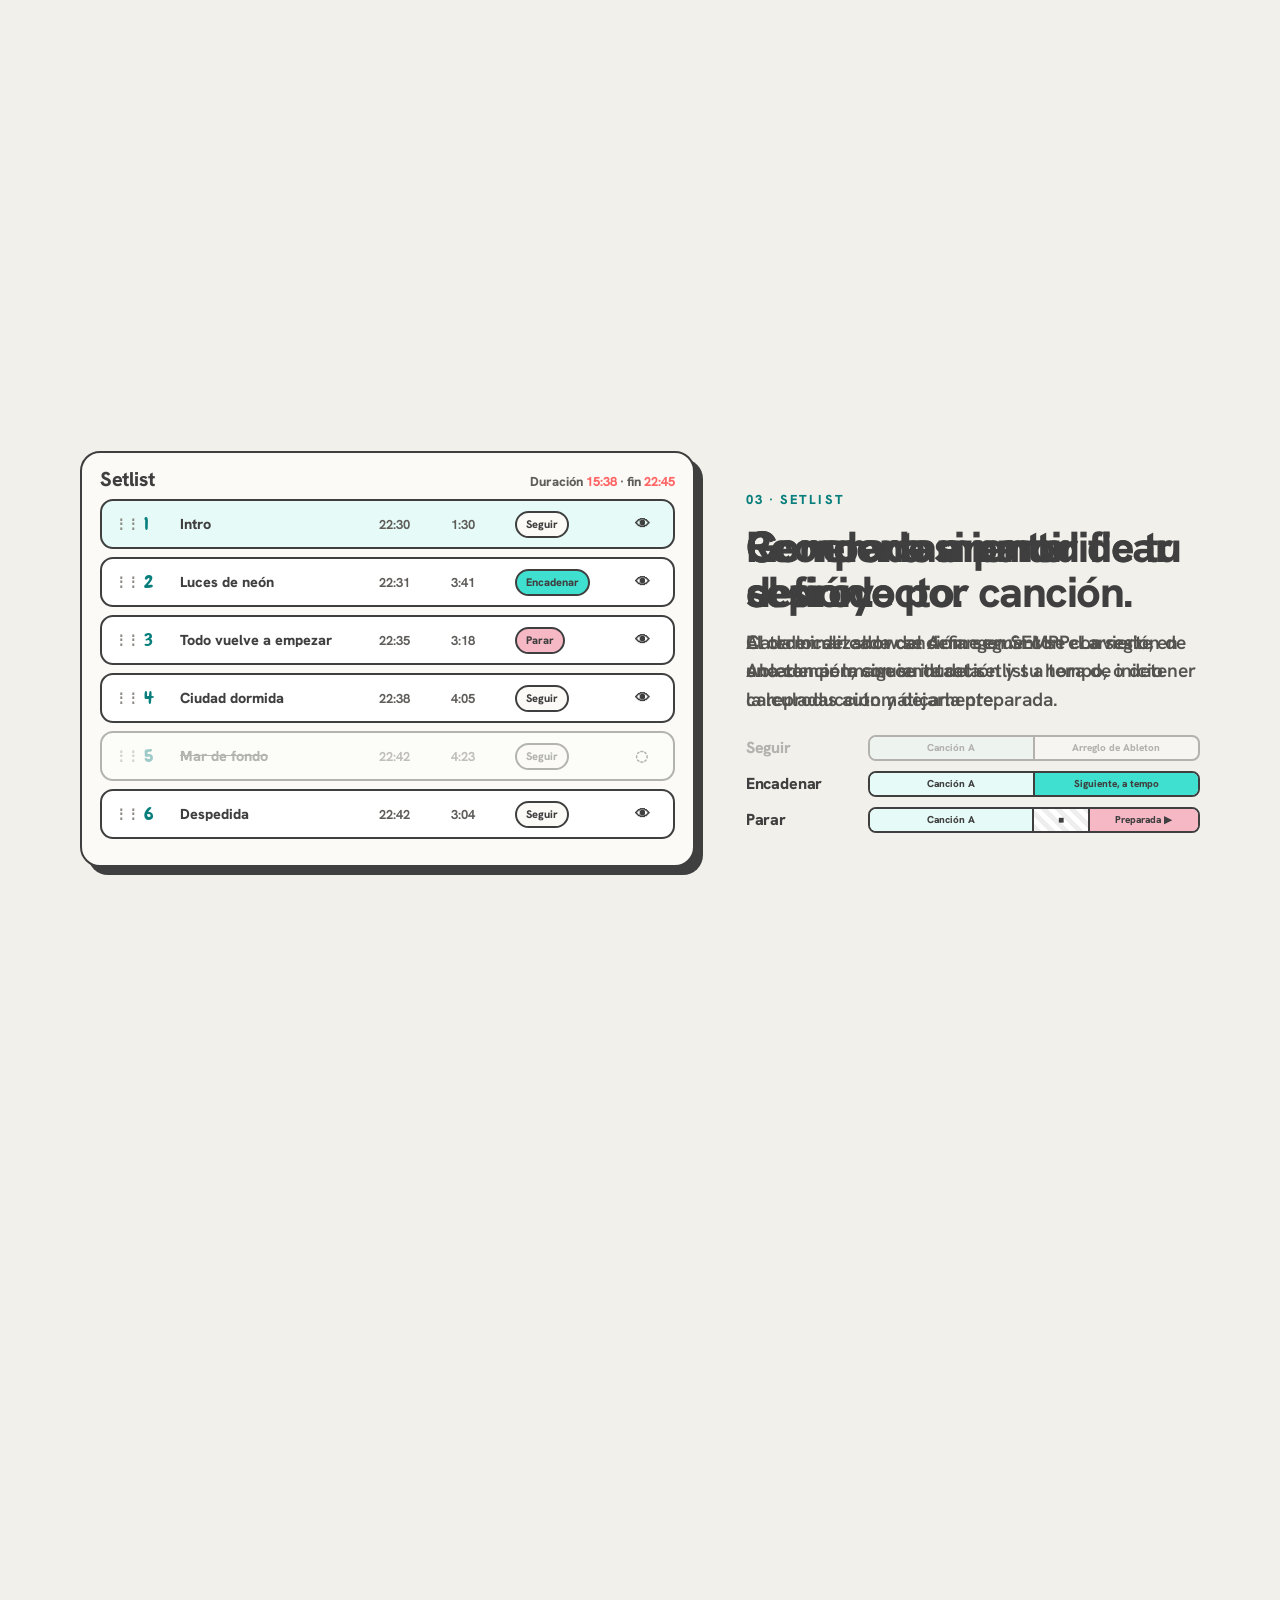
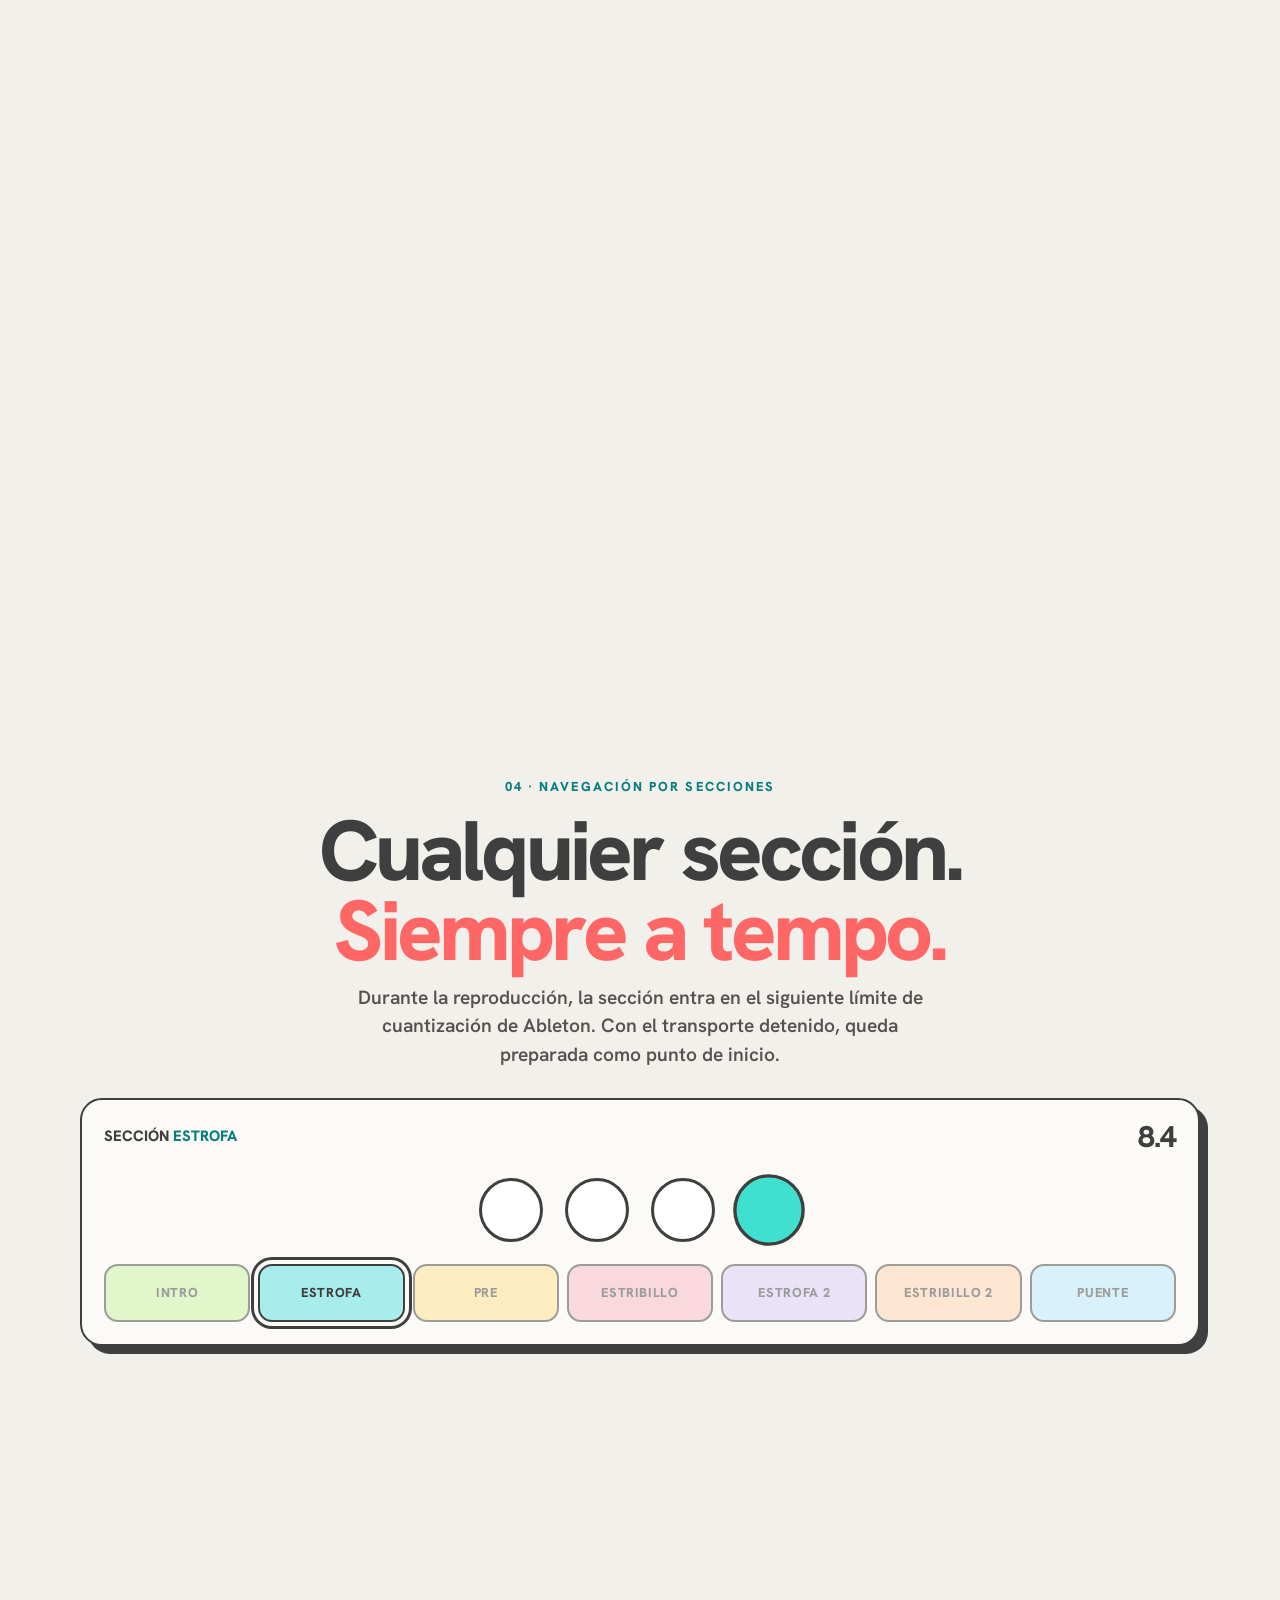
==== commit 5e5c3596: "Vista previa web v5: diseño equilibrado, detalles 3.0 y hoja de ruta Co-Authored-By: Claude Opus 5.5" ====
--- a/docs/index.html
+++ b/docs/index.html
@@ -3,6 +3,7 @@
 <head>
 <meta name="robots" content="noindex,nofollow">
 <meta charset="utf-8">
+<script>document.documentElement.classList.add('js')</script>
 <meta name="viewport" content="width=device-width,initial-scale=1">
 <title>SEMPP MIDI CONTROL · Control de Auto-Tune por MIDI y setlist para directo</title>
 <meta name="description" content="Controla el Auto-Tune de tu Apollo por MIDI desde Ableton Live y lleva el show con setlist, partes a tempo, cuenta atrás y vistas en iPad para toda la banda. Pago único desde 49 €. Para macOS.">
@@ -169,12 +170,27 @@
   <div class="g2" style="margin-top:0;align-items:center">
     <div class="rv"><span class="kicker">06 · Monitorización</span><h2 class="mid" id="t-vistas" style="margin:10px 0 14px">Nivel de entrada vocal, siempre visible.</h2>
       <p class="lede">Medición de la señal de entrada del canal de Auto-Tune en el Mac y en la vista del técnico. Umbrales a −12 dB y −3 dB, indicador de saturación con retención y alerta automática por ausencia de señal durante la reproducción.</p></div>
-    <div class="rv d2" aria-hidden="true"><div class="vu" id="vu"></div><div class="dbs"><span>−60</span><span>−24</span><span>−12</span><span>−3</span><span>0 dB</span></div><span class="clipb" id="clipb">CLIP</span></div>
+    <div class="rv d2" aria-hidden="true"><div class="vu" id="vu"></div><div class="dbs"><span style="left:0">−60</span><span style="left:60%">−24</span><span style="left:80%">−12</span><span style="left:95%">−3</span><span style="left:100%">0 dB</span></div><span class="clipb" id="clipb">CLIP</span></div>
   </div>
   <div class="g2" style="align-items:center;margin-top:80px">
     <div class="rv"><div class="shot"><img src="img/live.webp" width="1600" height="455" loading="lazy" alt="Vista de directo flotante de SEMPP MIDI CONTROL sobre Ableton Live"></div></div>
     <div class="rv d2"><span class="kicker">07 · Vista de directo</span><h2 class="mid" style="margin:10px 0 14px">Información superpuesta, sin interferir.</h2>
       <p class="lede">Panel flotante siempre visible, incluso sobre Ableton a pantalla completa: estado de Auto-Tune, tonalidad, escala, compás, loop y letras. Opacidad ajustable y clics transparentes para seguir operando la sesión.</p></div>
+  </div>
+</div></section>
+
+<section id="detalles" data-env="stage" aria-labelledby="t-det"><div class="w">
+  <div class="center"><span class="kicker">Versión 3.0</span><h2 class="mid" id="t-det" style="margin:10px 0 6px">Cada detalle, pensado para el escenario.</h2>
+  <p class="lede" style="margin:0 auto">Más allá de las funciones principales, la versión 3.0 incorpora decenas de mejoras orientadas a la operación en directo.</p></div>
+  <div class="det">
+    <div class="dt rv"><i>▦</i><b>Tres vistas de setlist</b><span>Lista, compacta y tarjetas, también con más de 40 canciones.</span></div>
+    <div class="dt rv d1"><i>⎵</i><b>Barra espaciadora</b><span>Play y Stop con el mismo comportamiento que en Ableton.</span></div>
+    <div class="dt rv d2"><i>◉</i><b>Actividad y dispositivos</b><span>Registro de eventos y dispositivos conectados en tiempo real.</span></div>
+    <div class="dt rv d3"><i>⤢</i><b>Tamaño de ventana</b><span>Escala ajustable de la interfaz para cada pantalla.</span></div>
+    <div class="dt rv"><i>Aa</i><b>Tres tipografías</b><span>Jelly, Sobria y Técnica, con escala de texto ajustable.</span></div>
+    <div class="dt rv d1"><i>?</i><b>Modo experto</b><span>Un botón oculta todas las ayudas para una interfaz limpia.</span></div>
+    <div class="dt rv d2"><i>↻</i><b>Actualizaciones verificadas</b><span>Aviso con notas de versión e instalación en un clic.</span></div>
+    <div class="dt rv d3"><i>⚑</i><b>Diagnóstico integrado</b><span>Asistente de configuración e informe de incidencias.</span></div>
   </div>
 </div></section>
 
@@ -201,6 +217,29 @@
     <div class="card"><span class="soon">En desarrollo</span><h3>SEMPP MIDI CONTROL for Logic</h3><p>El mismo sistema para Logic Pro 11: la misma barra de transporte, el mismo setlist y las mismas vistas para el equipo. Indica Logic Pro en la lista de acceso anticipado para recibir la beta.</p></div>
     <ul><li>Canciones ilimitadas, sin depender de los marcadores de Logic</li><li>Canciones y secciones definidas por pasajes MIDI con nombre</li><li>Soporte de cambios de tempo y de compás del proyecto</li><li>Saltos durante la reproducción sin cortes ni artefactos</li><li>Click y referencia por nombre de pista mediante superficie Mackie</li></ul>
   </div>
+</div></section>
+
+<section id="evolucion" aria-labelledby="t-evo"><div class="w">
+  <div class="center"><span class="kicker">Hoja de ruta</span><h2 class="big" id="t-evo" style="margin:12px 0 0">En evolución<br><em>constante.</em></h2>
+  <p class="lede" style="margin:16px auto 0">SEMPP MIDI CONTROL se desarrolla de forma continua, a partir de lo que exige el directo. Estas son las próximas incorporaciones.</p></div>
+  <div class="road">
+    <div class="rcol rv"><div class="rhead"><span class="rdot r1"></span><b>En desarrollo</b><small>Ya en fase de pruebas</small></div>
+      <div class="ri"><b>SEMPP MIDI CONTROL for Logic</b><span>El sistema completo para Logic Pro 11, con canciones ilimitadas y saltos sin cortes.</span><em class="bar"><i style="--v:70%"></i></em></div>
+      <div class="ri"><b>Sistema de licencias</b><span>Activación por número de serie con validación local y prueba de 14 días.</span><em class="bar"><i style="--v:60%"></i></em></div>
+      <div class="ri"><b>Firma y notarización de Apple</b><span>Instalación y actualizaciones sin avisos de seguridad de macOS.</span><em class="bar"><i style="--v:35%"></i></em></div>
+    </div>
+    <div class="rcol rv d1"><div class="rhead"><span class="rdot r2"></span><b>Próximamente</b><small>Diseño cerrado</small></div>
+      <div class="ri"><b>Prompter</b><span>Nueva pestaña y ventana dedicada a las letras, secuenciadas con la sesión.</span></div>
+      <div class="ri"><b>Cronómetro de show</b><span>Tiempo transcurrido desde un marcador de inicio, en todas las vistas.</span></div>
+      <div class="ri"><b>Escenas de Auto-Tune</b><span>Presets completos por canción o sección, aplicados automáticamente.</span></div>
+    </div>
+    <div class="rcol rv d2"><div class="rhead"><span class="rdot r3"></span><b>En estudio</b><small>Próximas versiones</small></div>
+      <div class="ri"><b>Pista de comandos</b><span>Clips MIDI con órdenes para SEMPP: avisos, paradas y cambios de escena.</span></div>
+      <div class="ri"><b>Avisos para la banda</b><span>Alertas visuales y cuenta atrás de entradas en las vistas de equipo.</span></div>
+      <div class="ri"><b>Modo ensayo y setlist desde el iPad</b><span>Bucles de sección, saltos inmediatos y edición del orden desde dirección musical.</span></div>
+    </div>
+  </div>
+  <p class="note center" style="margin-top:22px">Las actualizaciones de la versión 3 están incluidas en tu licencia. Funciones y plazos sujetos a cambios.</p>
 </div></section>
 
 <section id="precios" data-env="land" aria-labelledby="t-precios"><div class="w">
@@ -240,7 +279,10 @@
           <div data-f="set">Vistas de equipo · PIN</div><div data-f="set">Click y referencia</div>
           <div data-f="tune">Tonalidad y escala</div><div data-f="daw">Transporte y tiempos</div>
         </div>
-      </div></div>
+      </div>
+      <div class="licsum" aria-live="polite"><div><span class="kicker" data-ls="name">Full</span><b data-ls="price">149 €</b><p data-ls="desc">Todas las funciones de SEMPP MIDI CONTROL, para Ableton Live y Logic Pro.</p></div><a class="btn coral" href="#lista">Recibir aviso</a></div>
+      <template id="ls-data">{"midi":["MIDI","49 €","Control de Auto-Tune por MIDI con cualquier DAW."],"set":["Setlist","99 €","Gestión del show y vistas para el equipo, sin control de Auto-Tune."],"full":["Full","149 €","Todas las funciones de SEMPP MIDI CONTROL, para Ableton Live y Logic Pro."]}</template>
+    </div>
   </div>
   <div class="extras">
     <div class="rv"><b>59 €</b><span>Actualización de Setlist a Full</span></div>
@@ -314,7 +356,7 @@
 <footer><div class="w">
   <div class="cols">
     <div><img class="jv" src="img/jelly.png" alt="Jelly Vice" width="111" height="30" loading="lazy"><p>SEMPP MIDI CONTROL: control de Auto-Tune por MIDI, gestión de setlist y vistas de directo para Ableton Live y Logic Pro.</p></div>
-    <div><h4>Producto</h4><ul><li><a href="#s-tune">Auto-Tune</a></li><li><a href="#s-set">Setlist</a></li><li><a href="#precios">Licencias</a></li><li><a href="manual.html">Manual</a></li><li><a href="historial.html">Historial de versiones</a></li></ul></div>
+    <div><h4>Producto</h4><ul><li><a href="#s-tune">Auto-Tune</a></li><li><a href="#s-set">Setlist</a></li><li><a href="#precios">Licencias</a></li><li><a href="#evolucion">Hoja de ruta</a></li><li><a href="manual.html">Manual</a></li><li><a href="historial.html">Historial de versiones</a></li></ul></div>
     <div><h4>Empresa</h4><ul><li><a href="#faq">Preguntas frecuentes</a></li><li><a href="mailto:sempererock@gmail.com">Contacto</a></li><li><a href="aviso-legal.html">Aviso legal y privacidad</a></li><li><a href="en/" hreflang="en" lang="en">English</a></li></ul></div>
   </div>
   <p class="legal">© 2026 Miguel Sempere. SEMPP MIDI CONTROL es un producto independiente sin relación con Universal Audio, Antares Audio Technologies, Ableton AG ni Apple Inc. Auto-Tune es marca de Antares Audio Technologies; UAD, Apollo y Console son marcas de Universal Audio; Ableton Live es marca de Ableton AG; Logic Pro, Mac, iPad y macOS son marcas de Apple Inc.</p>
--- a/docs/css/show.css
+++ b/docs/css/show.css
@@ -7,8 +7,8 @@
 .big em{font-style:normal;color:var(--coral)}
 .mid{font:400 clamp(34px,4.6vw,64px)/1 "Chewy",sans-serif}
 .lede{font:600 clamp(17px,1.5vw,21px)/1.5 "Hanken Grotesk",sans-serif;color:var(--ink-2);max-width:52ch}
-.rv{opacity:0;transform:translateY(34px);transition:opacity .9s cubic-bezier(.2,.7,.2,1),transform .9s cubic-bezier(.2,.7,.2,1)}
-.rv.in{opacity:1;transform:none}
+.js .rv{opacity:0;transform:translateY(34px);transition:opacity .9s cubic-bezier(.2,.7,.2,1),transform .9s cubic-bezier(.2,.7,.2,1)}
+.js .rv.in{opacity:1;transform:none}
 .rv.d1{transition-delay:.08s}.rv.d2{transition-delay:.16s}.rv.d3{transition-delay:.24s}.rv.d4{transition-delay:.32s}
 
 /* ---------- HERO ---------- */
@@ -263,7 +263,7 @@
 .dawp .card h3{font:400 30px/1.1 "Chewy";margin:10px 0 8px}
 
 /* ---------- 9. LICENCIAS ---------- */
-.lic{display:grid;grid-template-columns:1fr 1fr;gap:4vw;align-items:center;margin-top:40px}
+.lic{display:grid;grid-template-columns:1fr 1fr;gap:28px;align-items:stretch;margin-top:44px}
 .licpick{display:flex;gap:8px;flex-wrap:wrap}
 .licpick button{padding:12px 18px;border:2.5px solid var(--ink);border-radius:999px;background:var(--paper);box-shadow:3px 3px 0 var(--ink);font:800 15px/1 "Hanken Grotesk";cursor:pointer}
 .licpick button[aria-pressed=true]{background:var(--coral);color:#fff}
@@ -356,3 +356,41 @@
 .hxsub b{font-family:var(--display);font-weight:800;letter-spacing:-.035em;font-size:clamp(22px,2.4vw,32px)}
 .plan .price small{letter-spacing:0;font-weight:600}
 #s-xp .mid{font-size:clamp(28px,3.2vw,46px)}
+
+/* ===== detalles 3.0 ===== */
+.det{display:grid;grid-template-columns:repeat(4,1fr);gap:16px;margin-top:38px}
+.dt{background:var(--paper);border:2.5px solid var(--ink);border-radius:18px;padding:18px 18px 20px;display:flex;flex-direction:column;gap:6px;min-height:150px}
+.dt i{font-style:normal;width:40px;height:40px;border-radius:12px;border:2.5px solid var(--ink);display:grid;place-items:center;font:800 17px/1 var(--display);background:var(--butter);margin-bottom:6px}
+.dt:nth-child(4n+2) i{background:var(--mint)}.dt:nth-child(4n+3) i{background:var(--pink)}.dt:nth-child(4n+4) i{background:var(--sky)}
+.dt b{font:800 17px/1.2 var(--display);letter-spacing:-.02em;color:var(--ink)}
+.dt span{font:600 14px/1.45 "Hanken Grotesk",sans-serif;color:var(--ink-2)}
+body[data-env=stage] [data-env=stage] .dt{box-shadow:6px 6px 0 rgba(0,0,0,.55),0 24px 60px -20px rgba(255,214,170,.18)}
+
+/* ===== hoja de ruta ===== */
+.road{position:relative;display:grid;grid-template-columns:repeat(3,1fr);gap:22px;margin-top:46px;align-items:stretch}
+.road::before{content:"";position:absolute;left:4%;right:4%;top:26px;height:4px;border-radius:4px;background:linear-gradient(90deg,var(--coral),var(--butter) 50%,var(--sky));opacity:.9;z-index:0}
+.rcol{position:relative;z-index:1;display:flex;flex-direction:column;gap:12px}
+.rhead{display:flex;flex-direction:column;align-items:center;text-align:center;gap:4px;margin-bottom:6px}
+.rhead b{font:800 20px/1.1 var(--display);letter-spacing:-.02em}
+.rhead small{font:700 12px/1 "Hanken Grotesk";letter-spacing:.12em;text-transform:uppercase;color:var(--ink-3)}
+.rdot{width:26px;height:26px;border-radius:50%;border:3px solid var(--ink);background:var(--paper);margin:13px 0 8px;position:relative}
+.rdot::after{content:"";position:absolute;inset:4px;border-radius:50%}
+.r1::after{background:var(--coral);animation:pulse 1.6s infinite}.r2::after{background:var(--butter)}.r3::after{background:var(--sky)}
+.ri{flex:1;background:var(--paper);border:2.5px solid var(--ink);border-radius:16px;box-shadow:4px 4px 0 var(--ink);padding:16px 18px;display:flex;flex-direction:column;gap:6px}
+.ri b{font:800 17px/1.2 var(--display);letter-spacing:-.02em}
+.ri span{font:600 14.5px/1.45 "Hanken Grotesk";color:var(--ink-2)}
+.ri .bar{display:block;margin-top:auto;padding-top:8px}
+.ri .bar i{display:block;height:8px;border-radius:8px;border:2px solid var(--ink);background:linear-gradient(90deg,var(--coral) var(--v),#EDEAE3 var(--v))}
+@media (max-width:980px){.det{grid-template-columns:1fr 1fr}.road{grid-template-columns:1fr}.road::before{display:none}}
+@media (max-width:620px){.det{gap:10px}.dt{min-height:0;padding:14px}}
+.lic>div{display:flex;flex-direction:column}
+.lic .mini{flex:1;display:flex;flex-direction:column}
+.lic .mini .mb{flex:1;align-content:stretch}
+.licsum{margin-top:18px;display:flex;align-items:center;justify-content:space-between;gap:16px;padding:16px 18px;border:2.5px solid var(--ink);border-radius:16px;background:#FFF8E1}
+.licsum b{display:block;font:800 34px/1 var(--display);letter-spacing:-.04em;margin:6px 0 4px}
+.licsum p{font:600 14px/1.45 "Hanken Grotesk";color:var(--ink-2);max-width:34ch}
+.licsum .btn{flex:none}
+@media (max-width:620px){.licsum{flex-direction:column;align-items:flex-start}}
+.dbs{position:relative;height:16px;margin:8px 18px 0}
+.dbs span{position:absolute;top:0;transform:translateX(-50%);white-space:nowrap}
+.dbs span:first-child{transform:none}.dbs span:last-child{transform:translateX(-100%)}
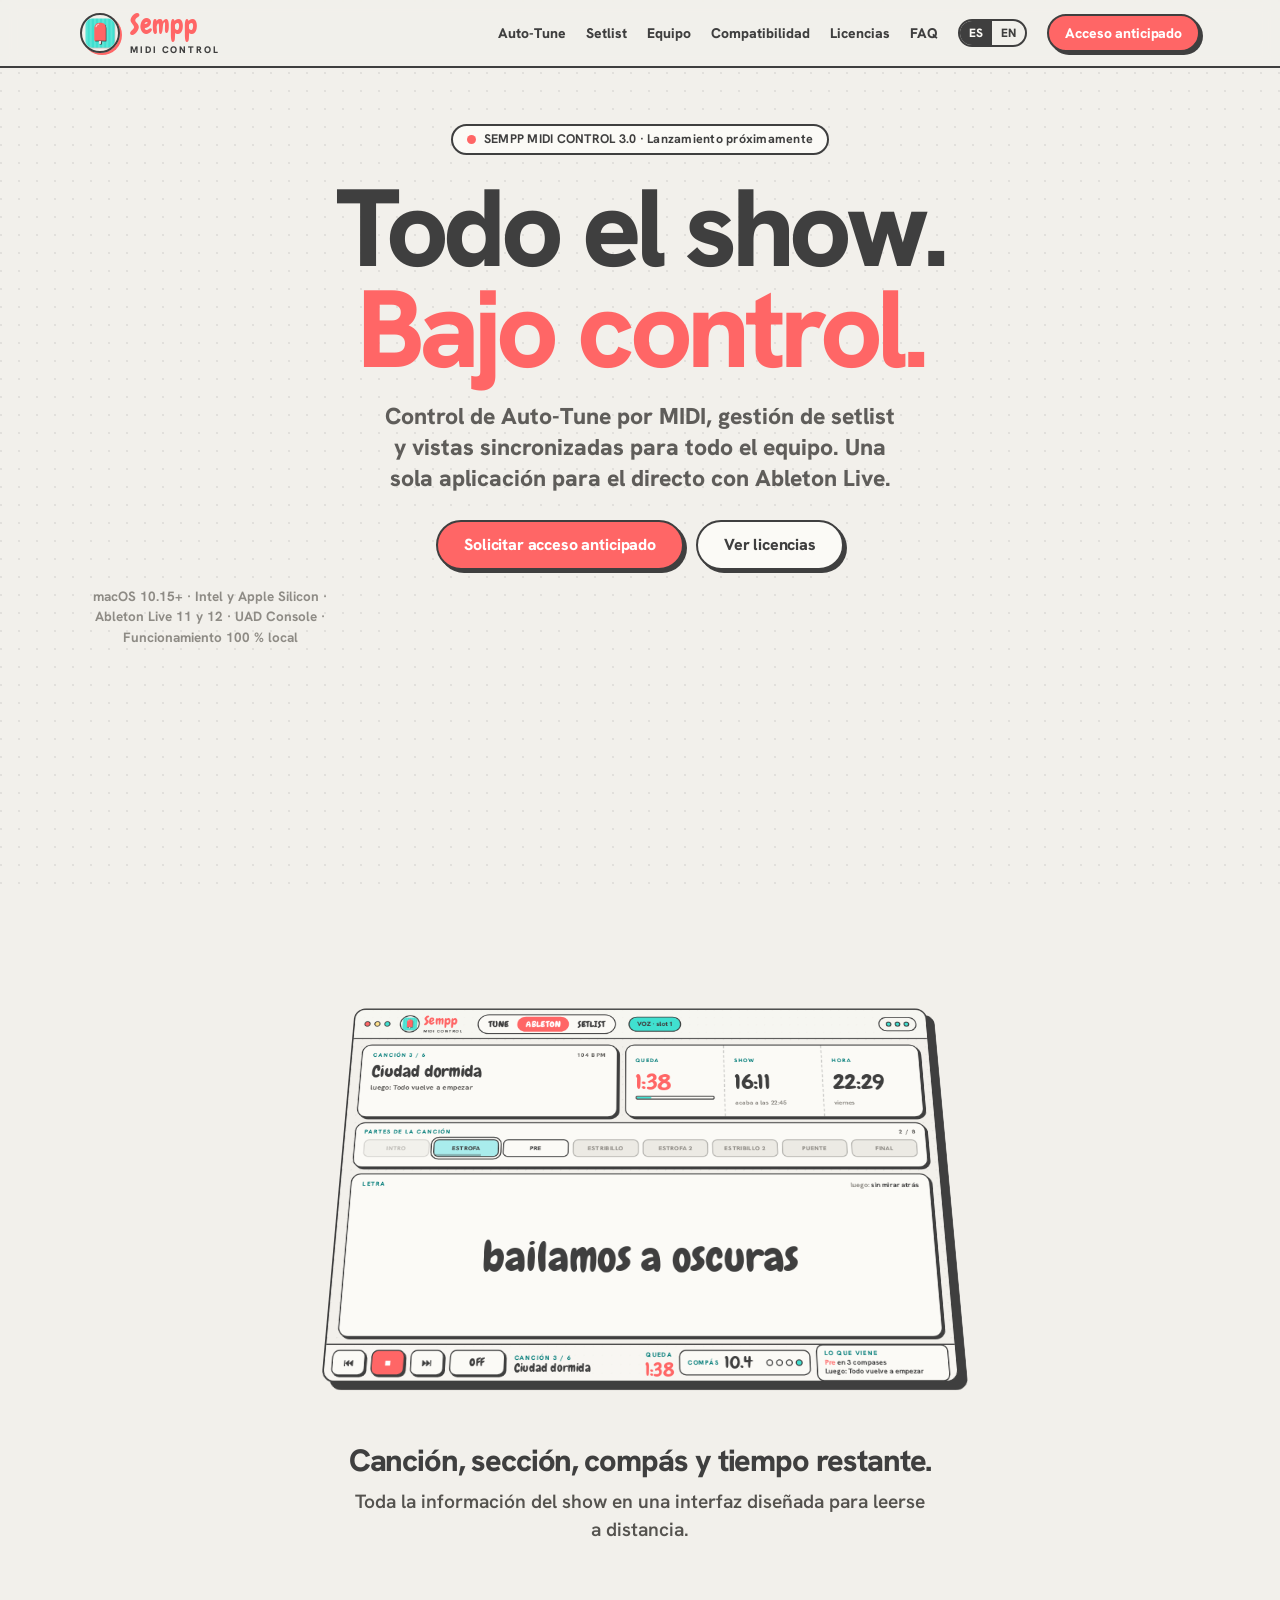
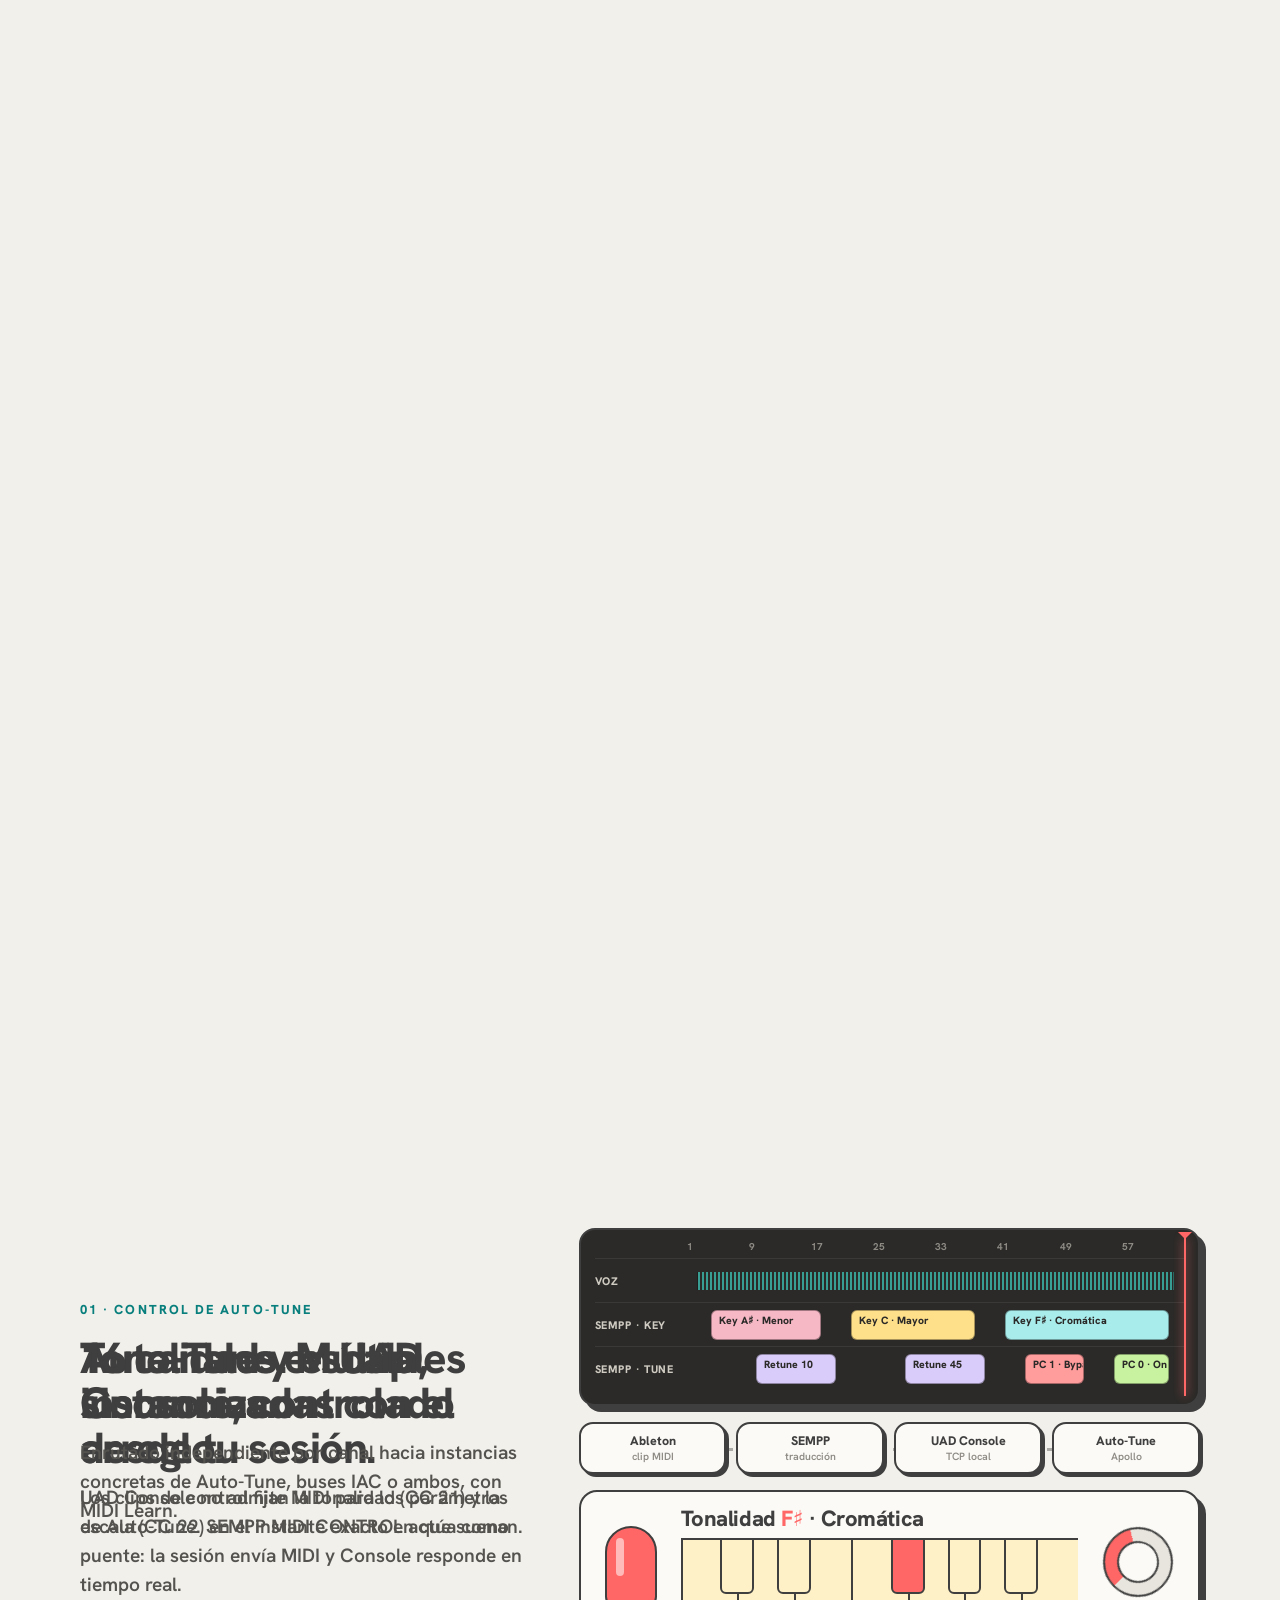
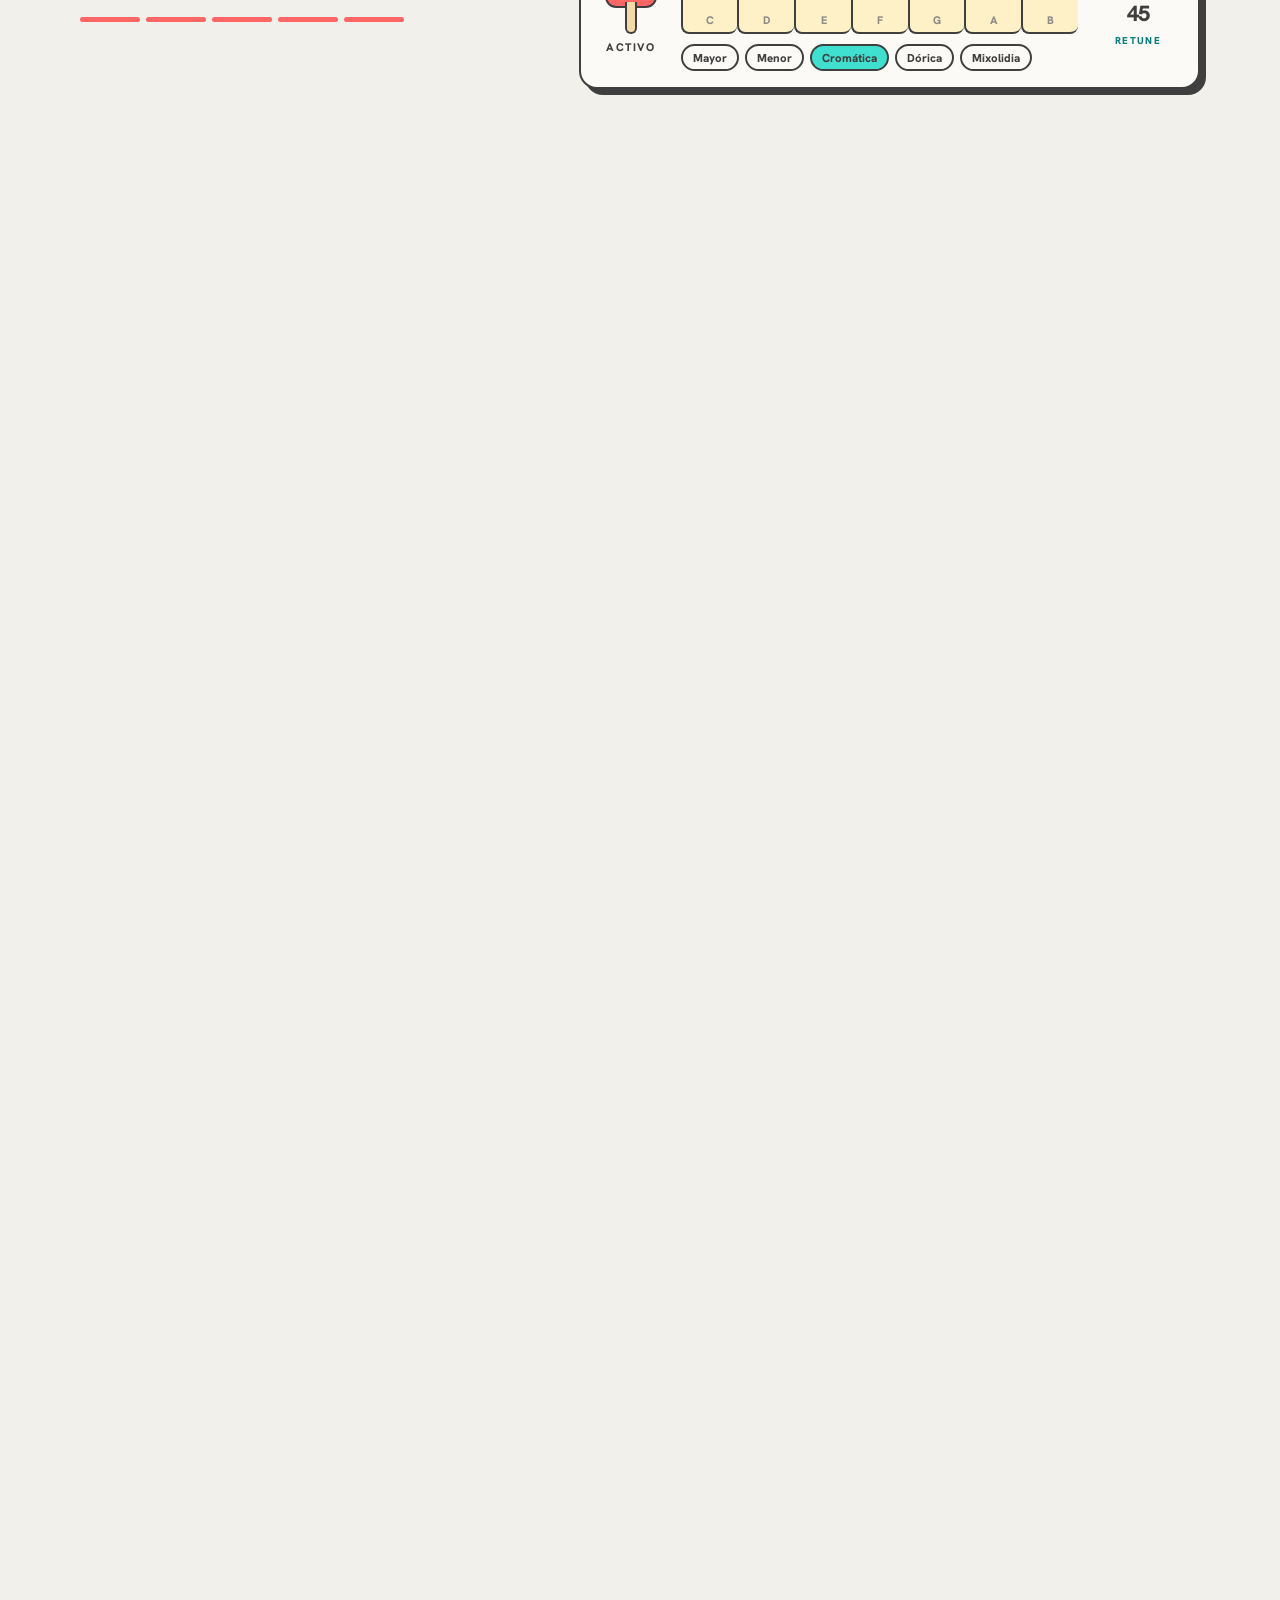
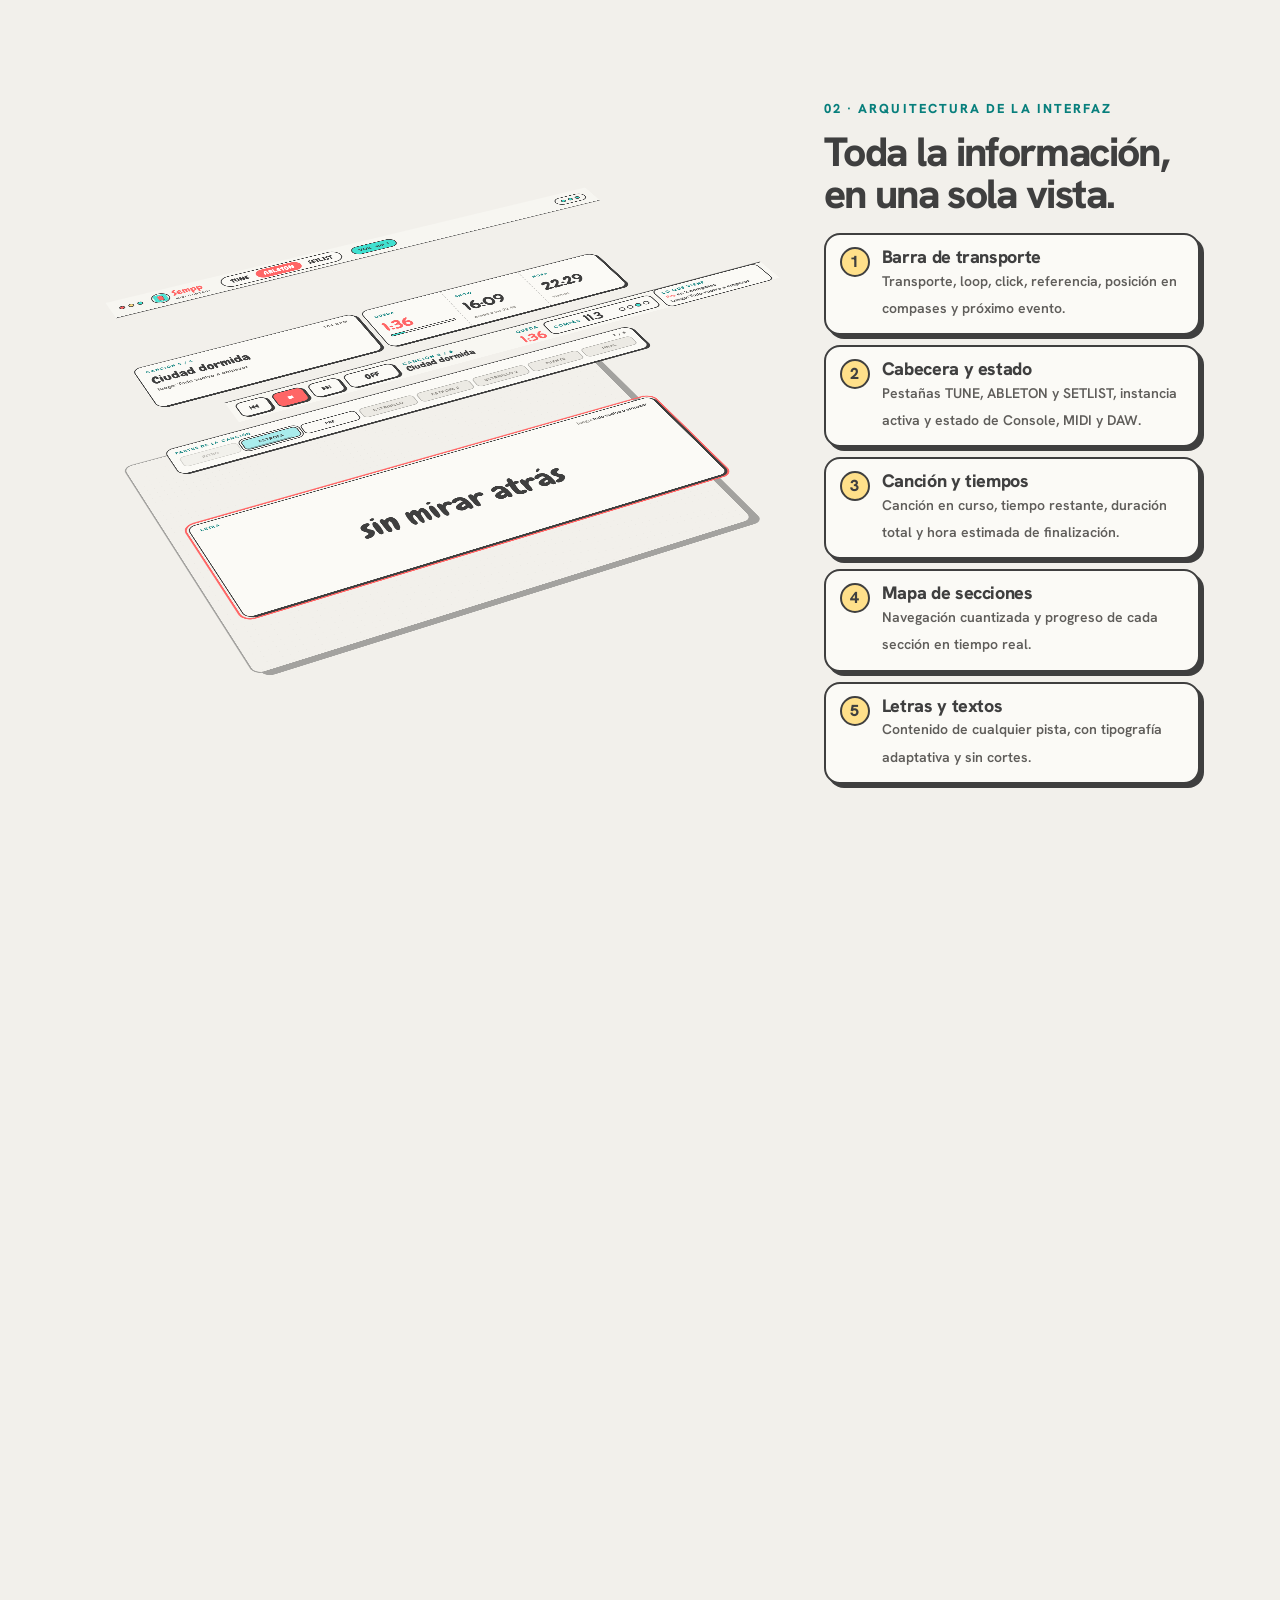
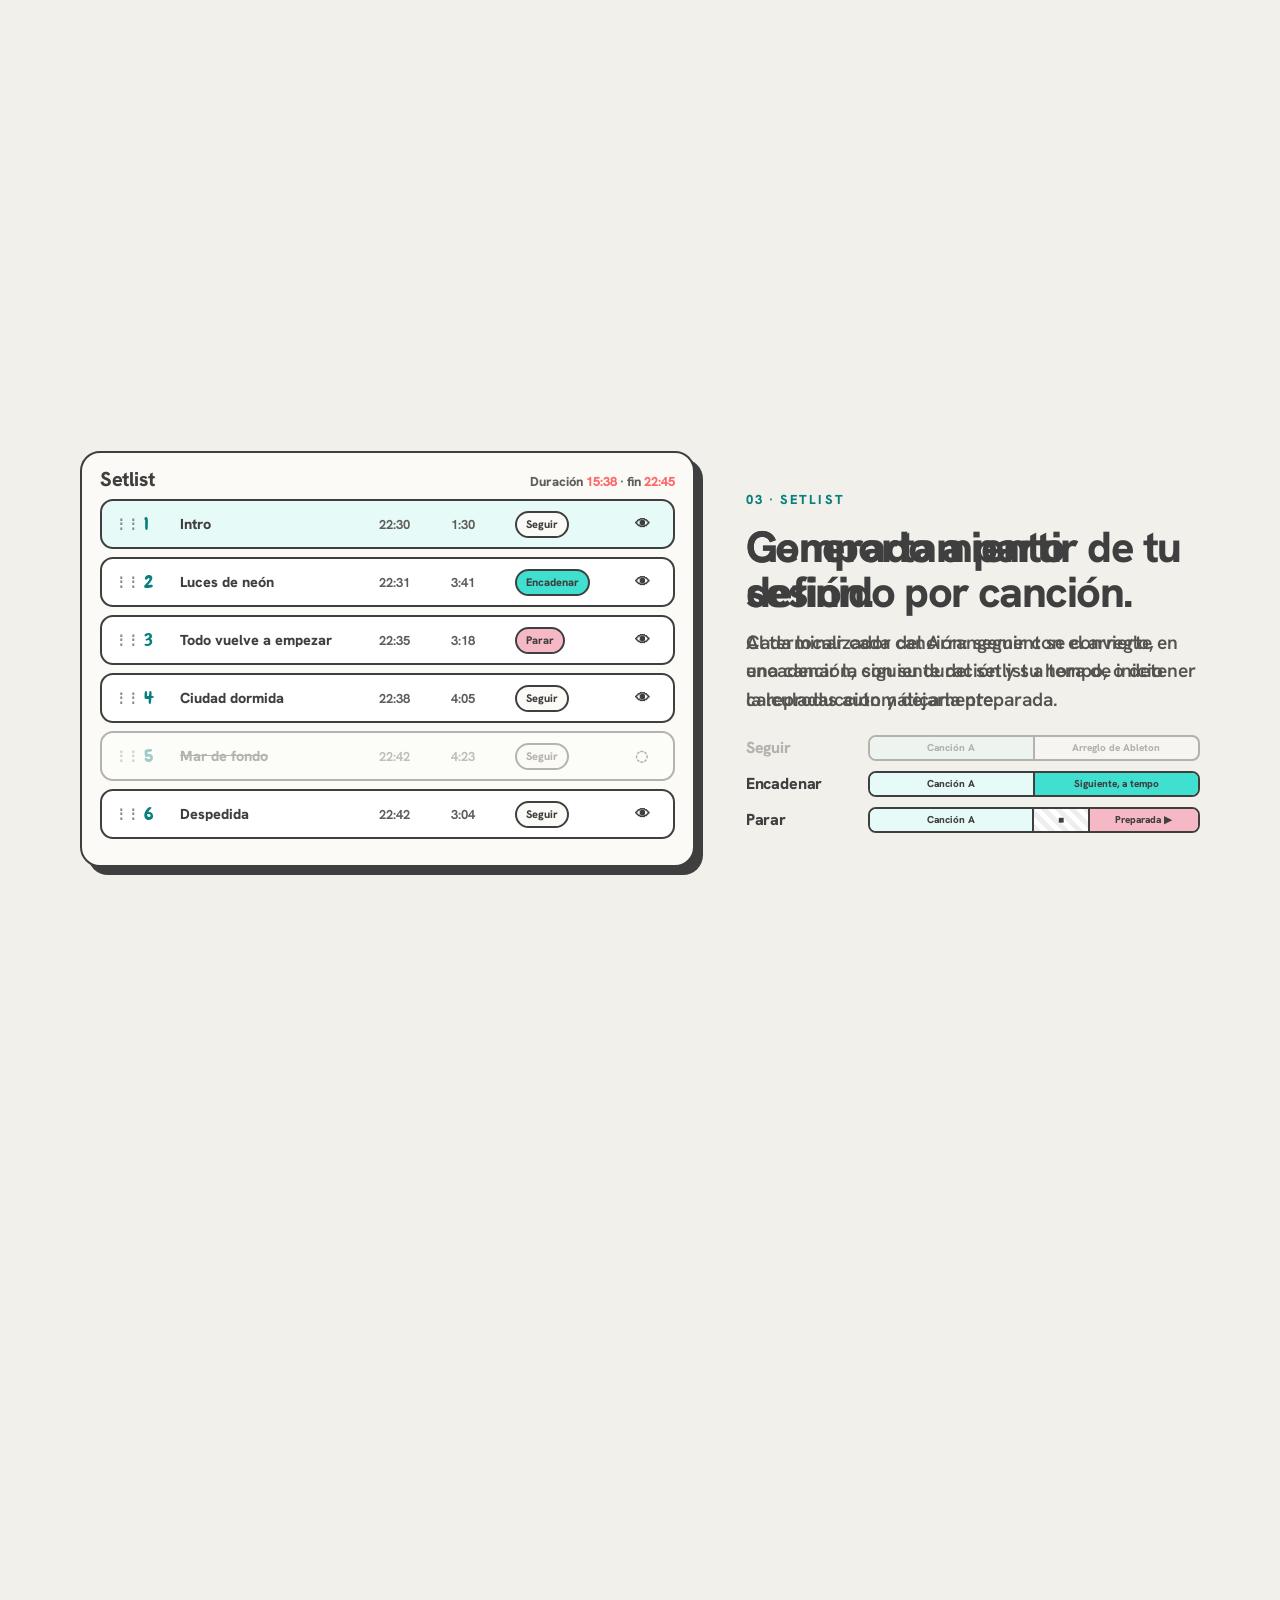
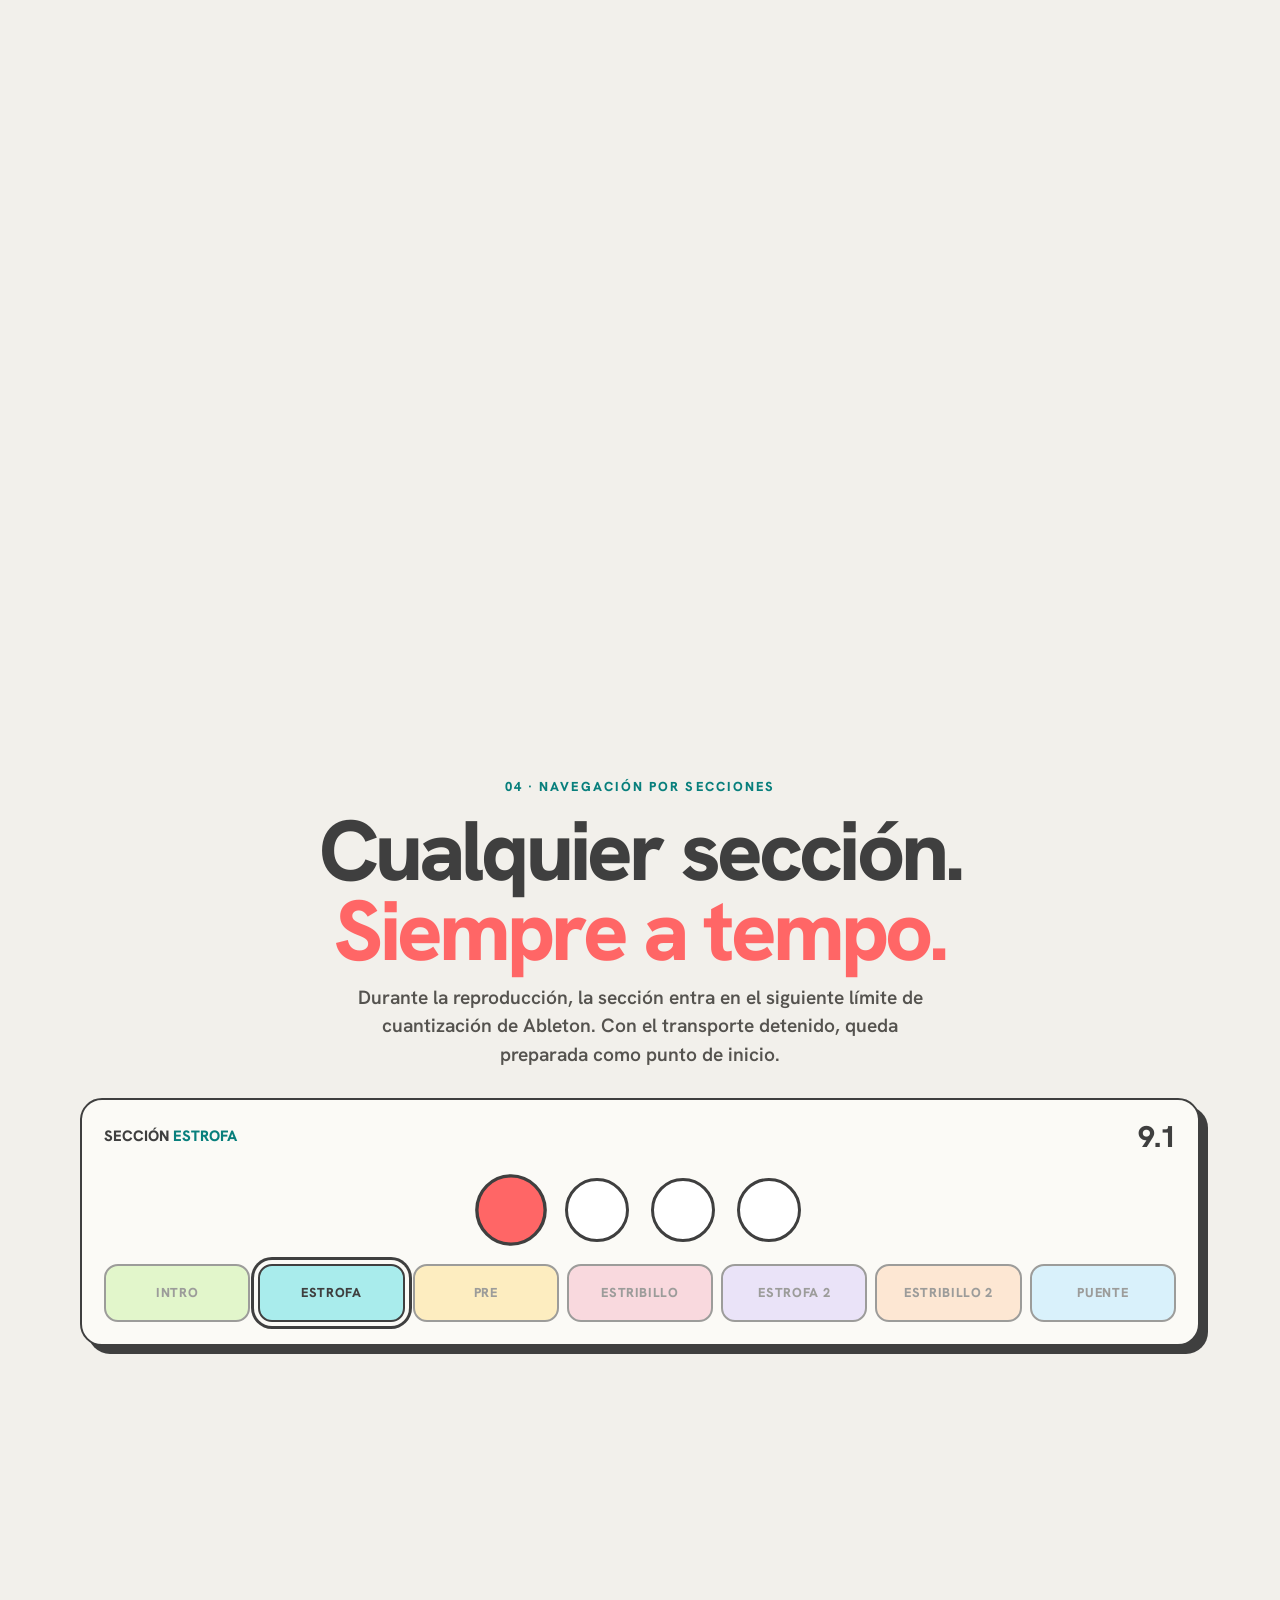
==== commit ecab186c: "Vista previa web: botón CLIP del vúmetro funcional Co-Authored-By: Claude Opus 5.5 <noreply@anthropi" ====
--- a/docs/index.html
+++ b/docs/index.html
@@ -170,7 +170,7 @@
   <div class="g2" style="margin-top:0;align-items:center">
     <div class="rv"><span class="kicker">06 · Monitorización</span><h2 class="mid" id="t-vistas" style="margin:10px 0 14px">Nivel de entrada vocal, siempre visible.</h2>
       <p class="lede">Medición de la señal de entrada del canal de Auto-Tune en el Mac y en la vista del técnico. Umbrales a −12 dB y −3 dB, indicador de saturación con retención y alerta automática por ausencia de señal durante la reproducción.</p></div>
-    <div class="rv d2" aria-hidden="true"><div class="vu" id="vu"></div><div class="dbs"><span style="left:0">−60</span><span style="left:60%">−24</span><span style="left:80%">−12</span><span style="left:95%">−3</span><span style="left:100%">0 dB</span></div><span class="clipb" id="clipb">CLIP</span></div>
+    <div class="rv d2"><div class="vu" id="vu" aria-hidden="true"></div><div class="dbs"><span style="left:0">−60</span><span style="left:40%">−36</span><span style="left:60%">−24</span><span style="left:80%">−12</span><span style="left:100%">0 dB</span></div><div class="cliprow"><button type="button" class="clipb" id="clipb" aria-pressed="false" aria-label="Rearmar el indicador de saturación"><i></i>CLIP</button></div></div>
   </div>
   <div class="g2" style="align-items:center;margin-top:80px">
     <div class="rv"><div class="shot"><img src="img/live.webp" width="1600" height="455" loading="lazy" alt="Vista de directo flotante de SEMPP MIDI CONTROL sobre Ableton Live"></div></div>
--- a/docs/css/show.css
+++ b/docs/css/show.css
@@ -394,3 +394,21 @@
 .dbs{position:relative;height:16px;margin:8px 18px 0}
 .dbs span{position:absolute;top:0;transform:translateX(-50%);white-space:nowrap}
 .dbs span:first-child{transform:none}.dbs span:last-child{transform:translateX(-100%)}
+
+/* ===== botón CLIP funcional ===== */
+.cliprow{display:flex;align-items:center;gap:14px;margin-top:14px;flex-wrap:wrap}
+.clipb{position:relative;display:inline-flex;align-items:center;gap:8px;margin:0;padding:10px 18px;border:2.5px solid var(--ink);border-radius:999px;background:#E8E5DE;color:var(--ink);
+  font:800 13px/1 "Hanken Grotesk";letter-spacing:.08em;cursor:pointer;box-shadow:3px 3px 0 rgba(0,0,0,.55);transition:background .12s,color .12s,transform .08s,box-shadow .08s;-webkit-tap-highlight-color:transparent}
+.clipb i{width:10px;height:10px;border-radius:50%;border:2px solid var(--ink);background:#CFCBC2;transition:background .12s,box-shadow .12s}
+.clipb:hover{background:#F2EFE8}
+.clipb:active{transform:translate(3px,3px);box-shadow:none}
+.clipb.on{background:var(--coral);color:#fff;animation:clipblink 1s steps(2) infinite}
+.clipb.on i{background:#fff;box-shadow:0 0 10px 2px rgba(255,255,255,.8)}
+@keyframes clipblink{50%{background:#C94848}}
+.clipb.reset{animation:clippress .5s cubic-bezier(.3,1.6,.5,1)}
+.clipb.reset::after{content:"";position:absolute;inset:-3px;border-radius:999px;border:3px solid var(--mint);animation:clipring .6s ease-out forwards;pointer-events:none}
+@keyframes clippress{0%{transform:scale(.88)}60%{transform:scale(1.06)}100%{transform:scale(1)}}
+@keyframes clipring{from{opacity:1;transform:scale(1)}to{opacity:0;transform:scale(1.6)}}
+.vu.dip{animation:vudip .5s ease}
+@keyframes vudip{0%{filter:none}20%{filter:brightness(.85) saturate(.4)}80%{filter:brightness(.85) saturate(.4)}100%{filter:none}}
+.cliphint{font:600 13px/1.4 "Hanken Grotesk";color:var(--s-fg2,#55534F)}
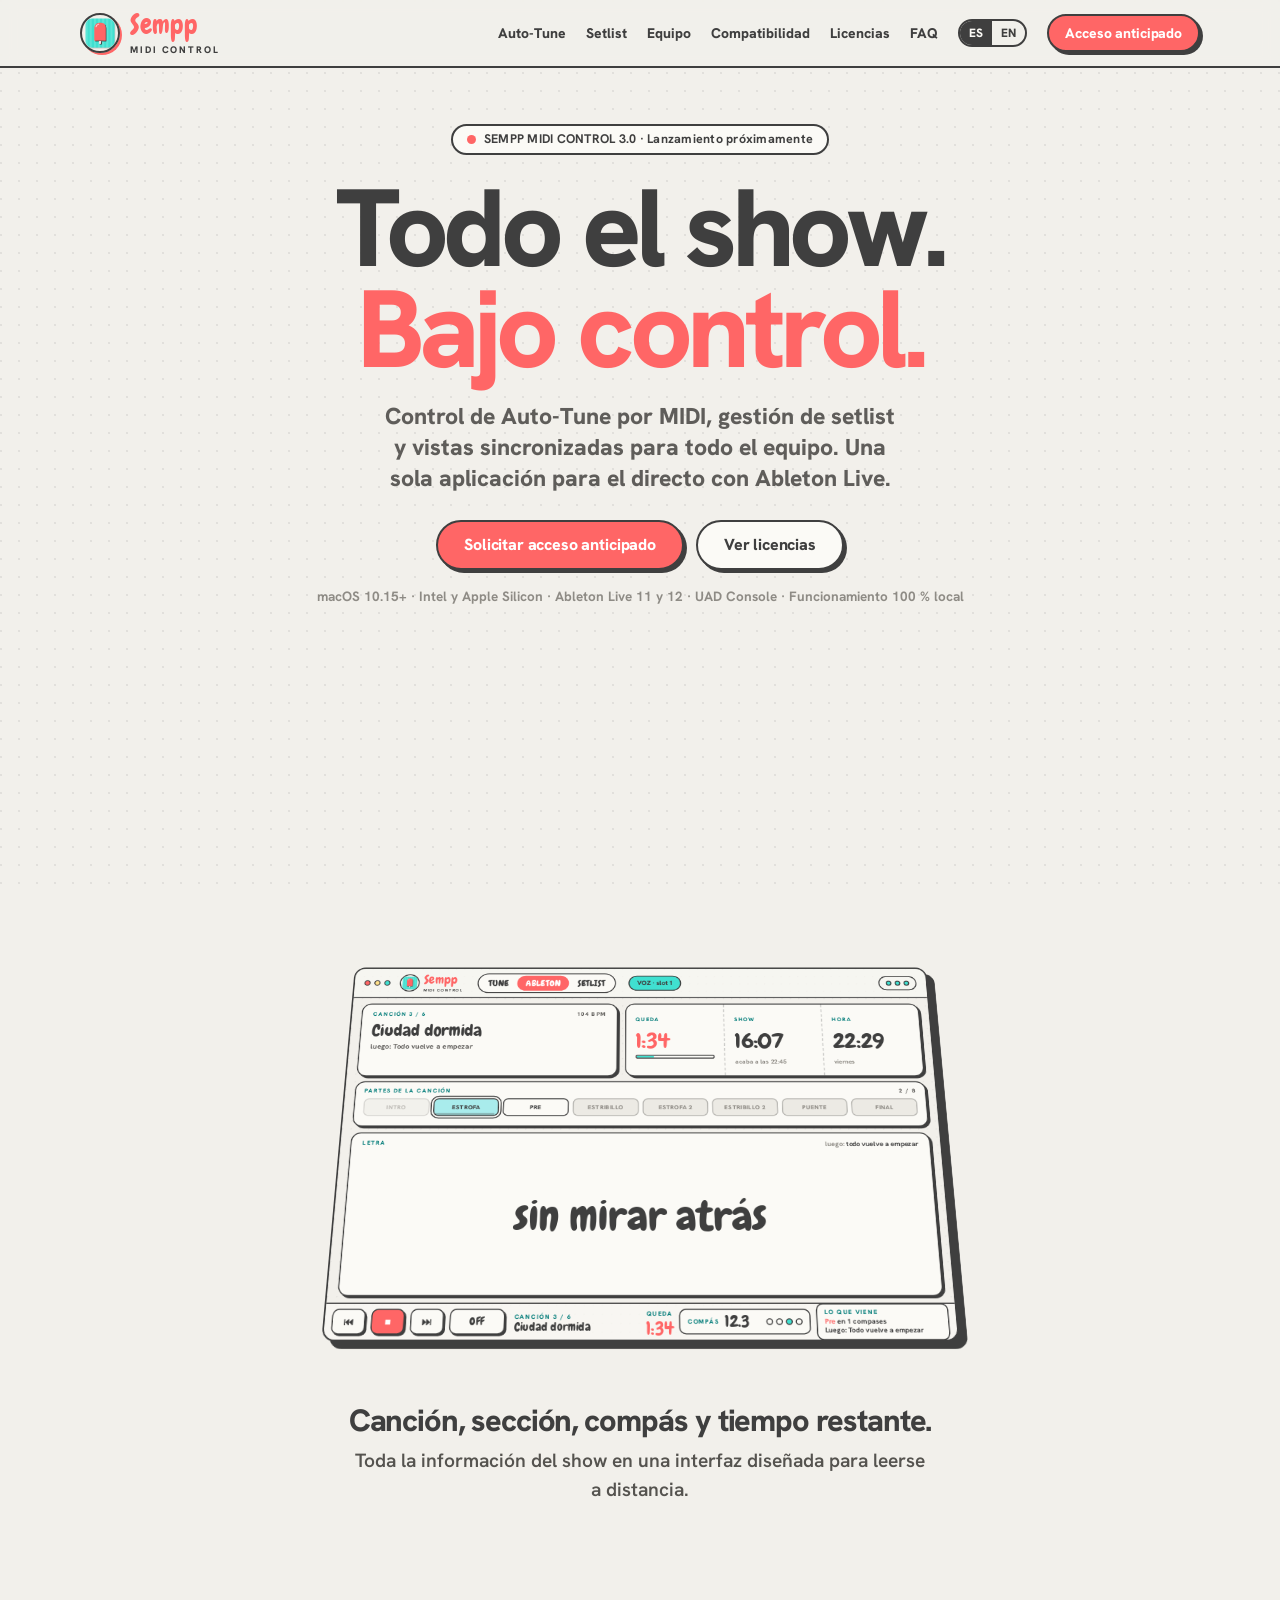
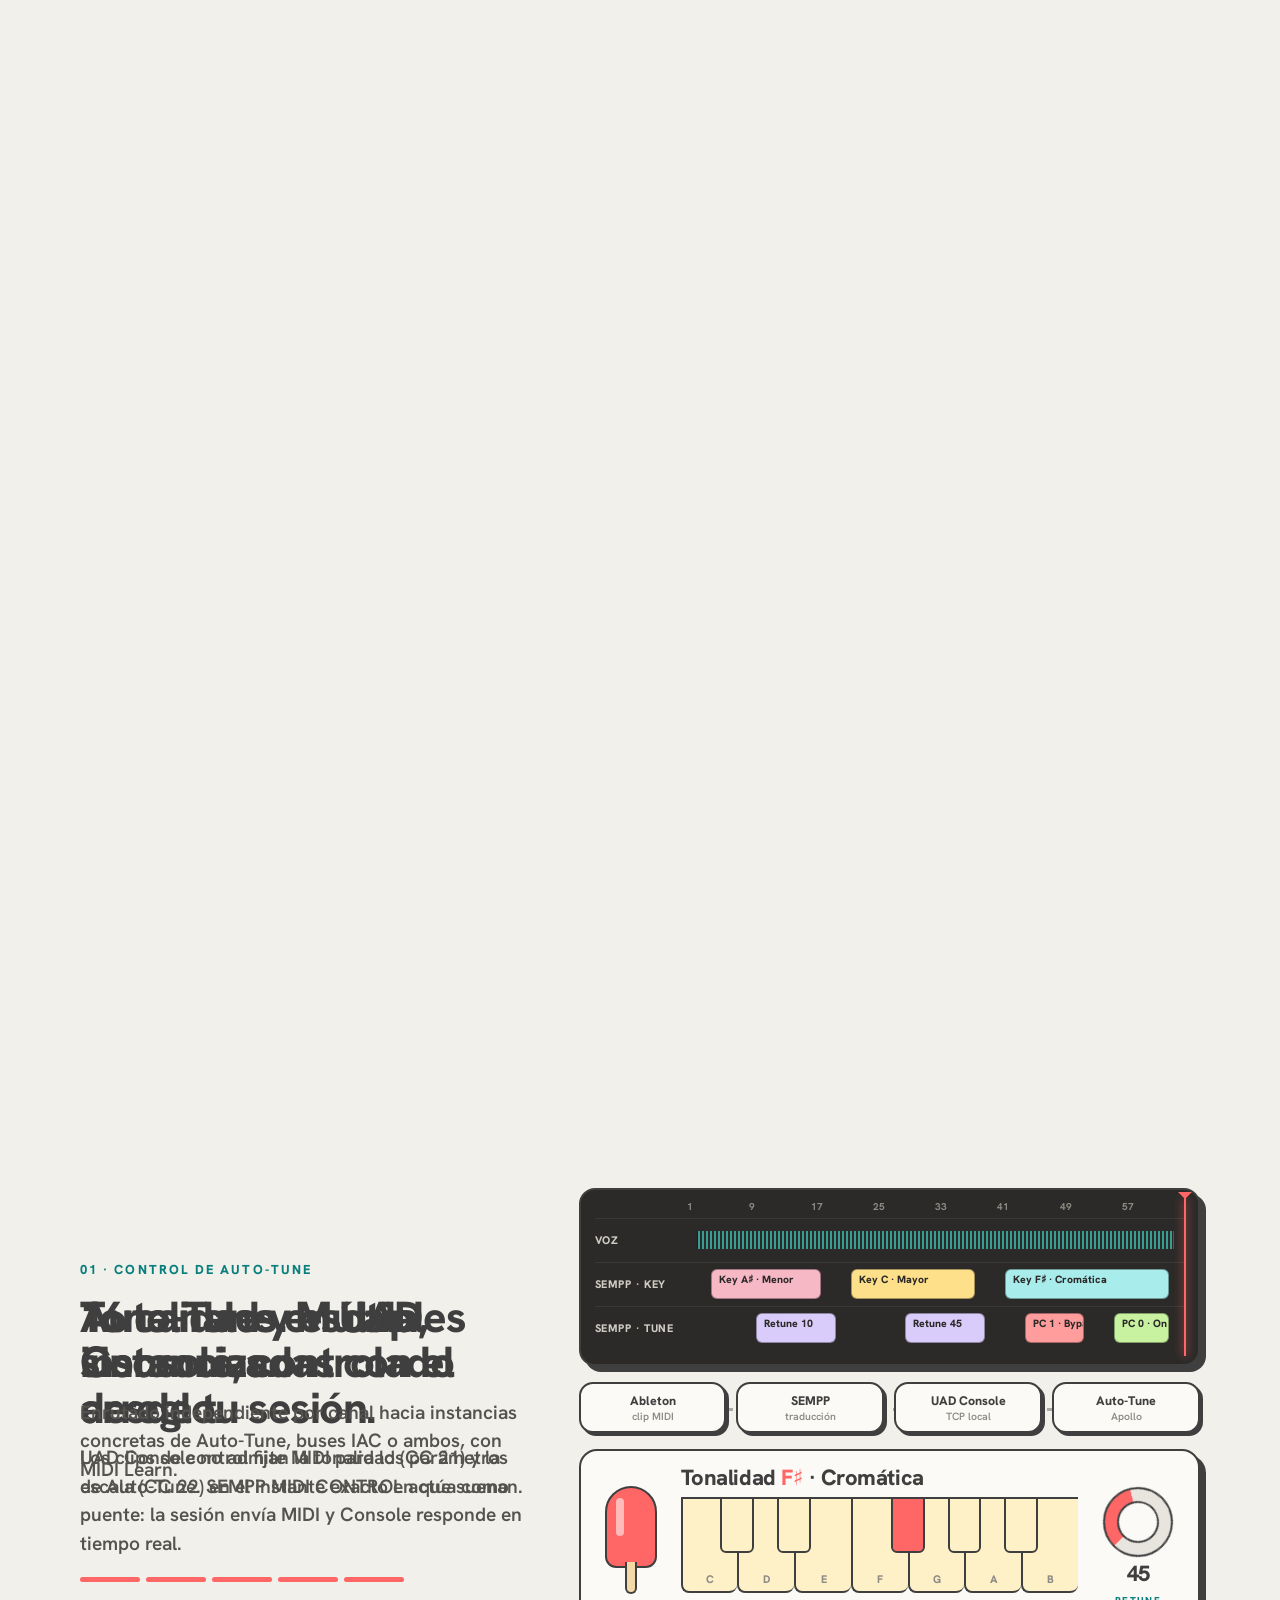
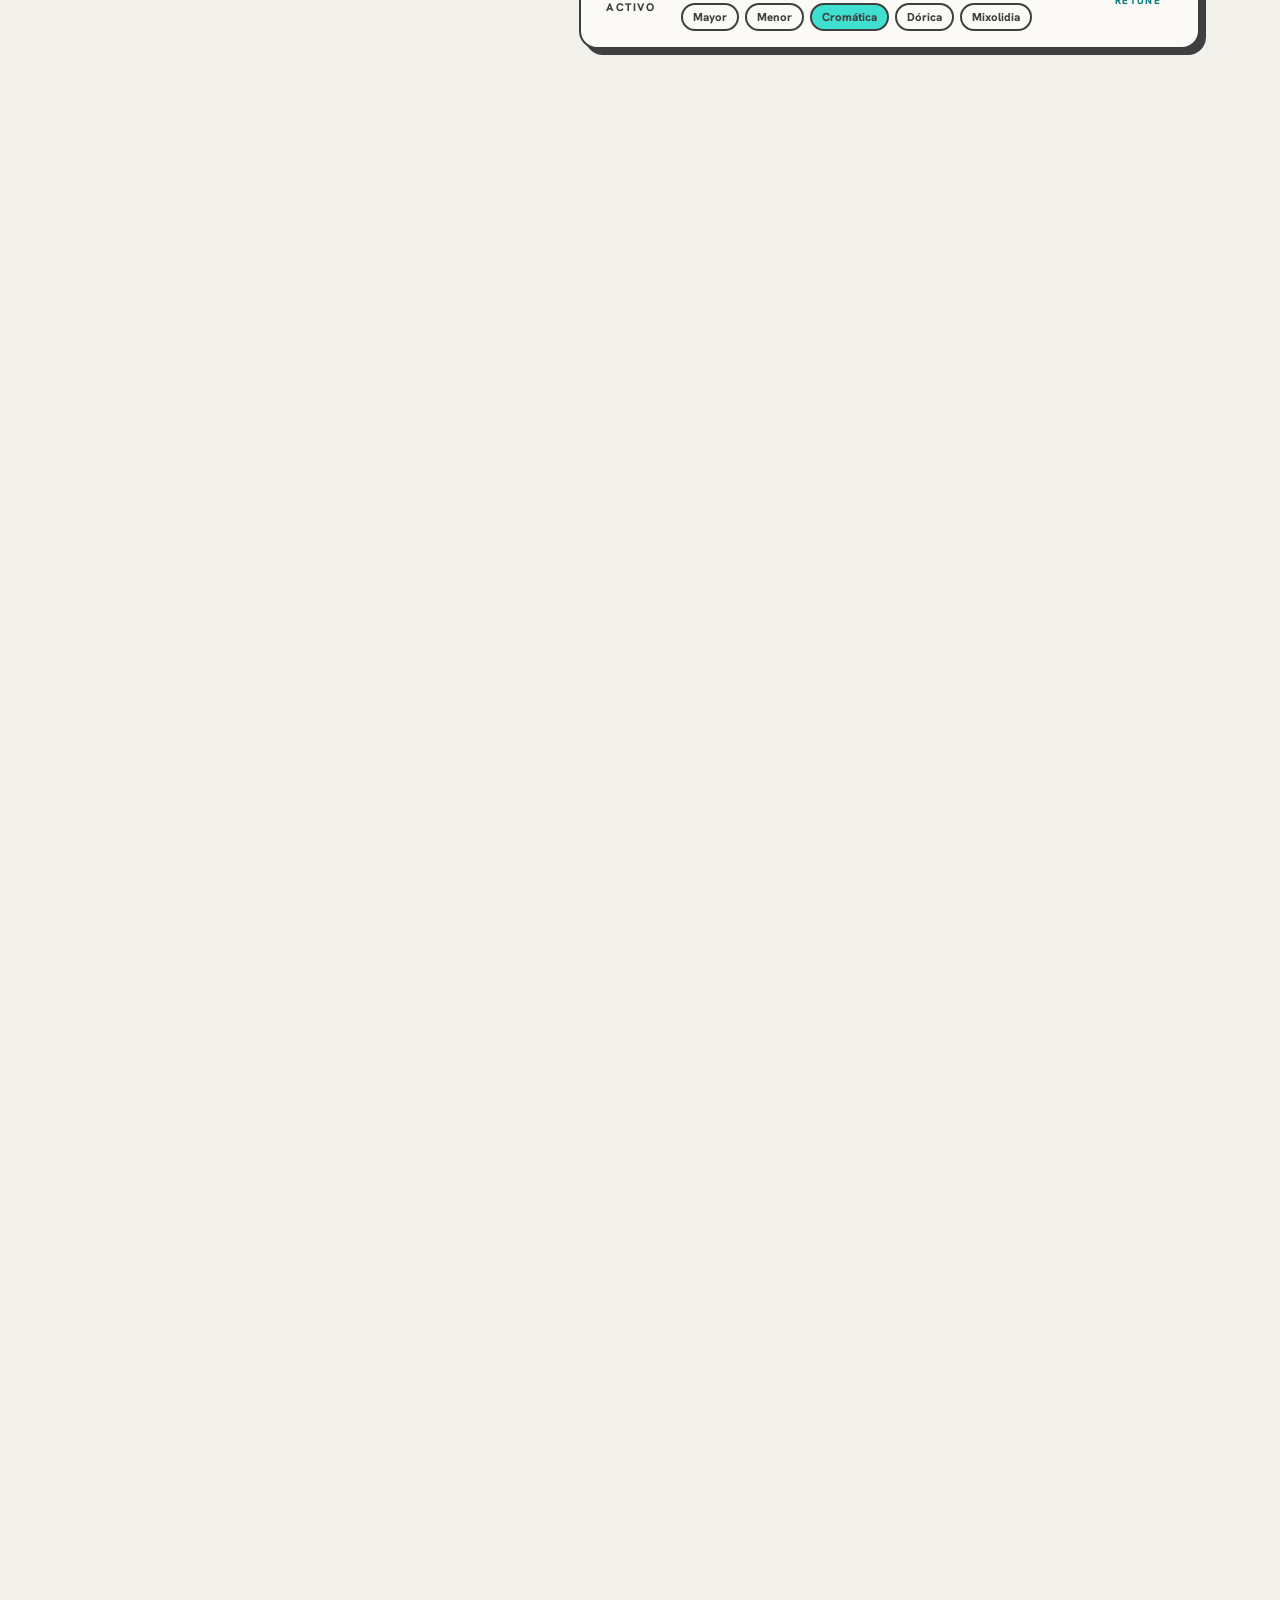
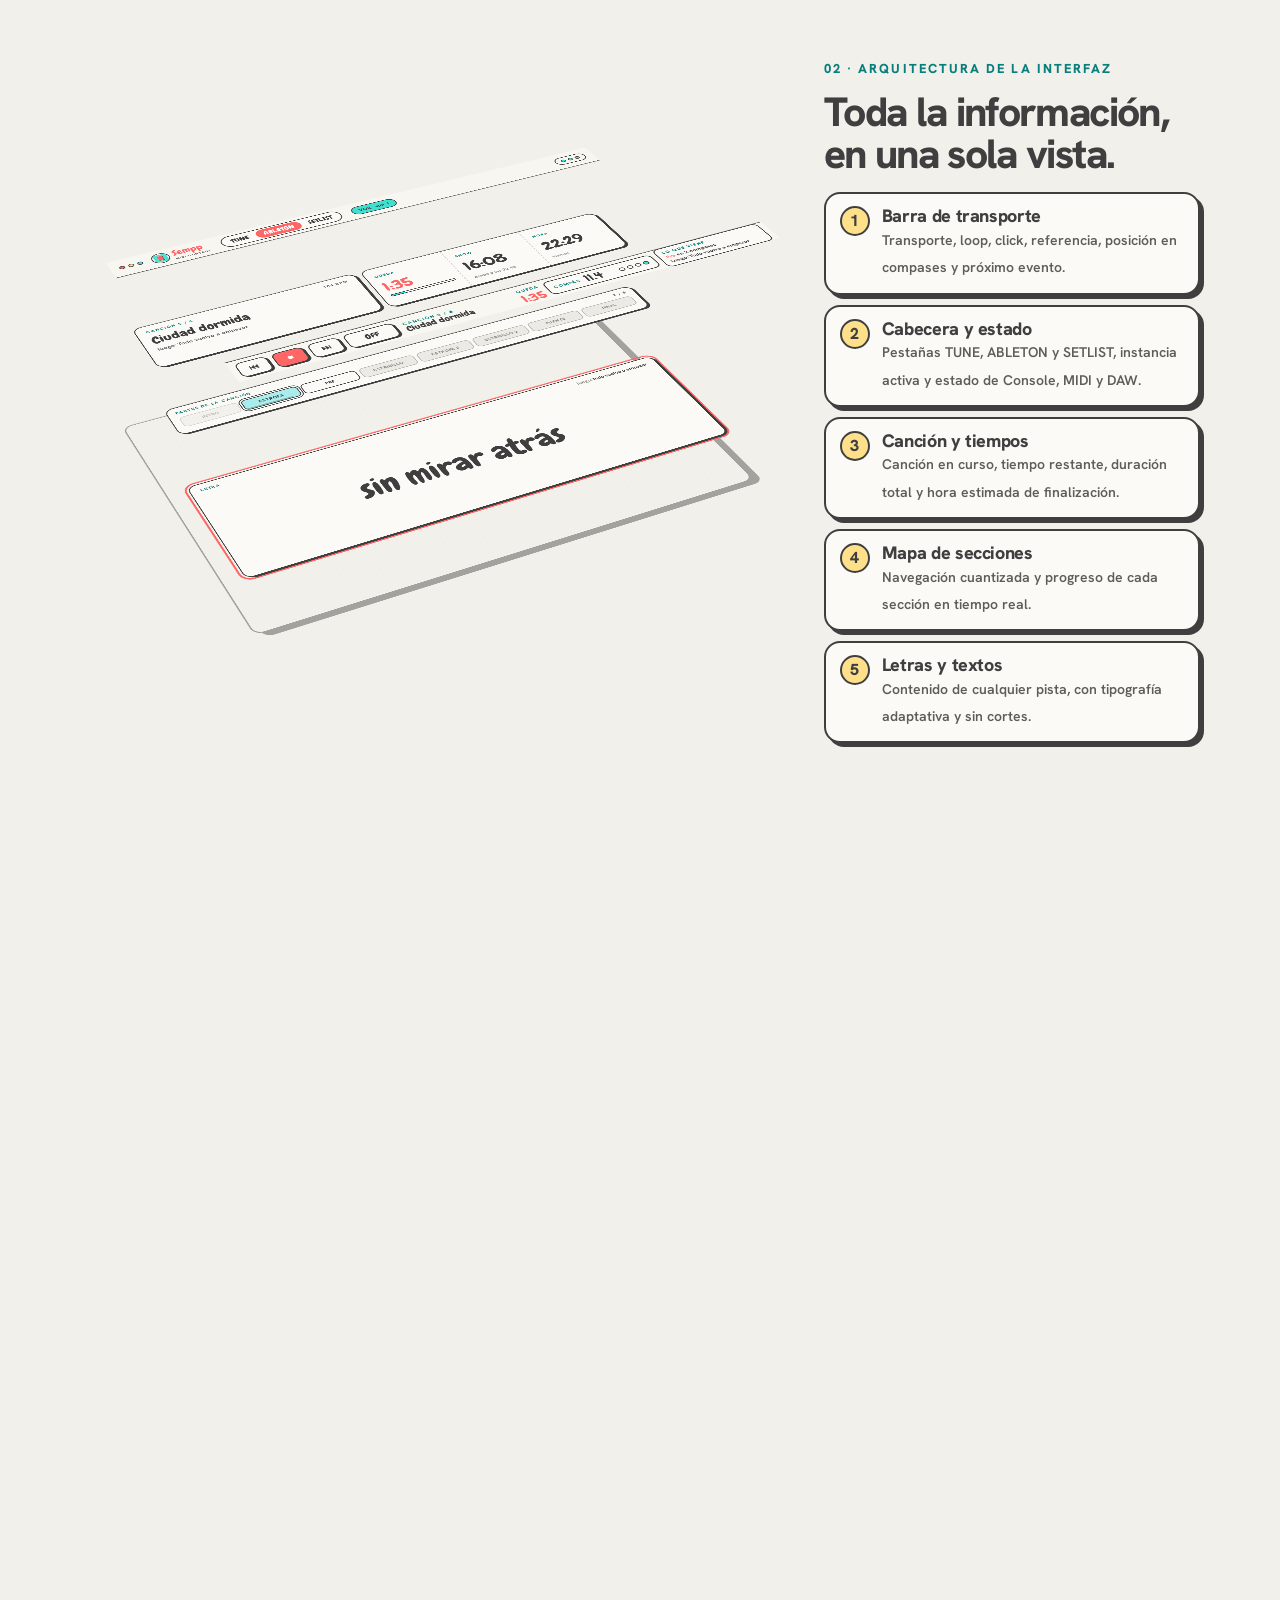
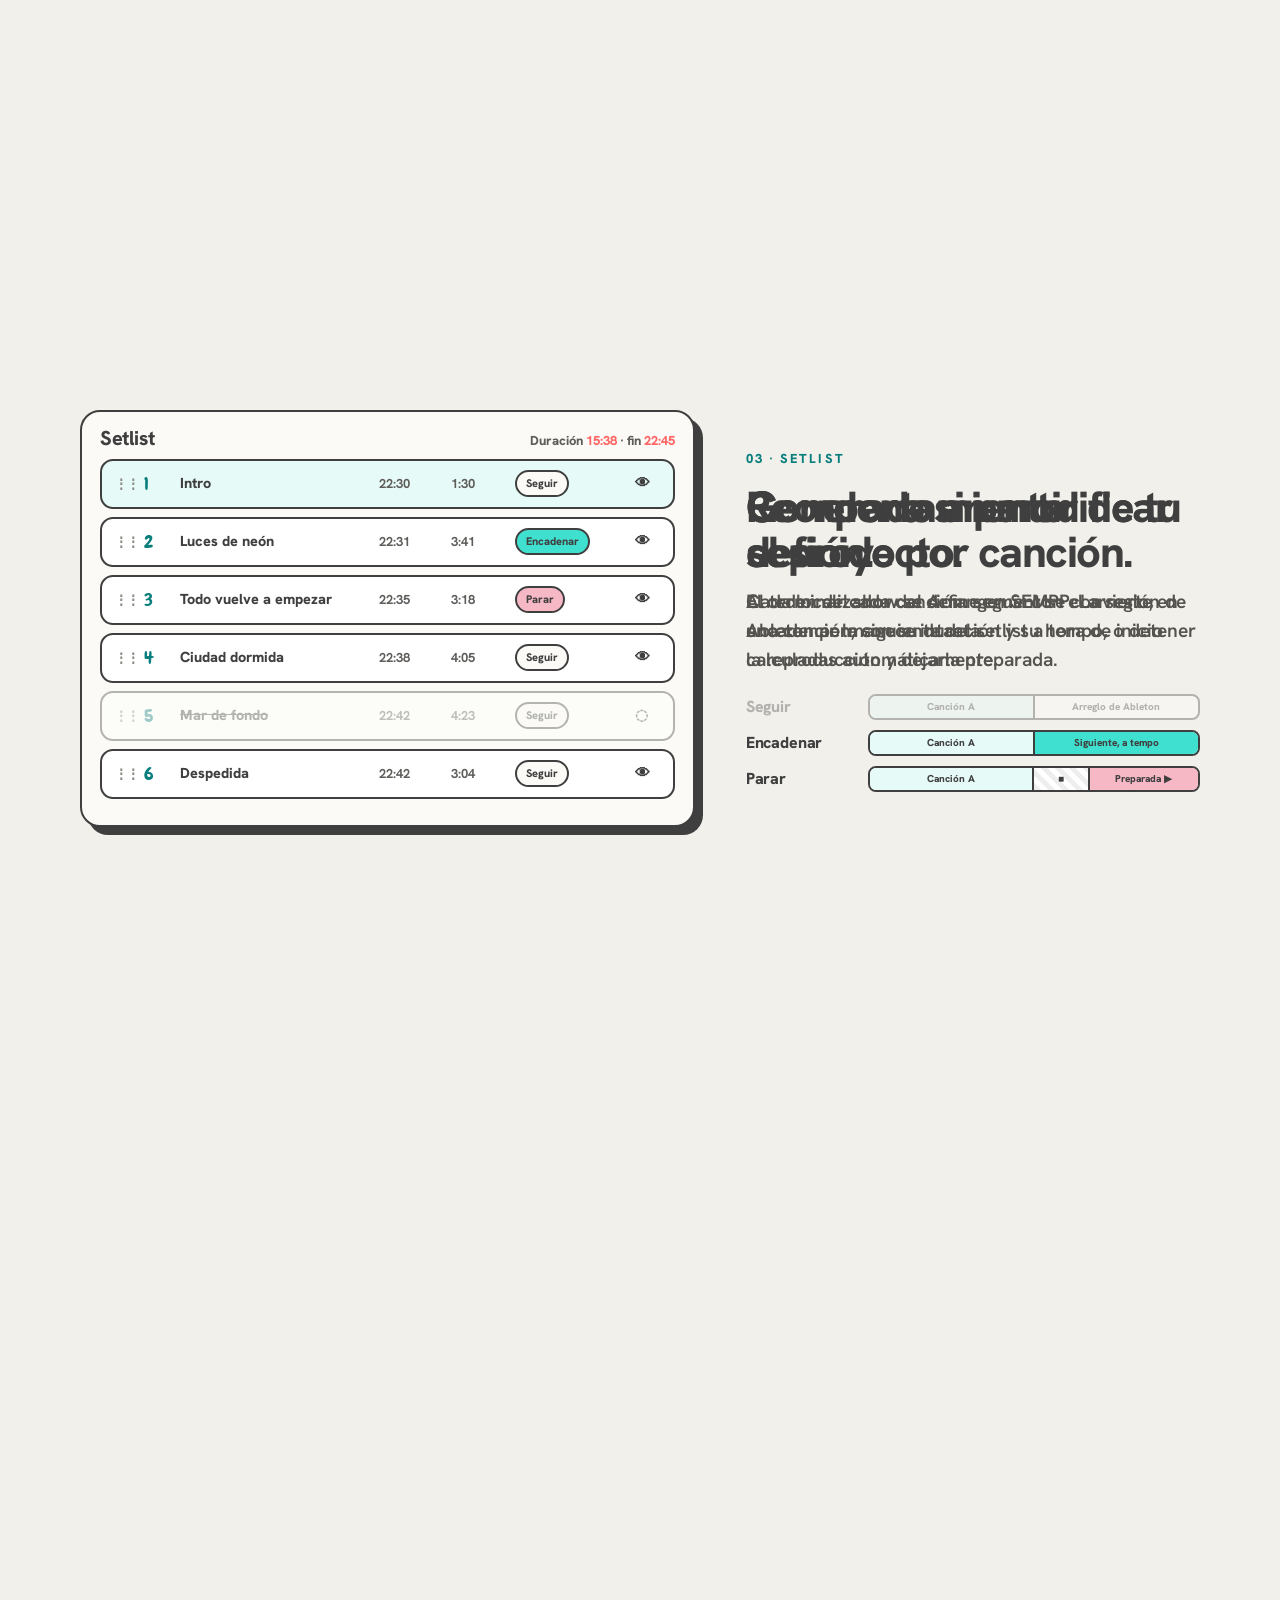
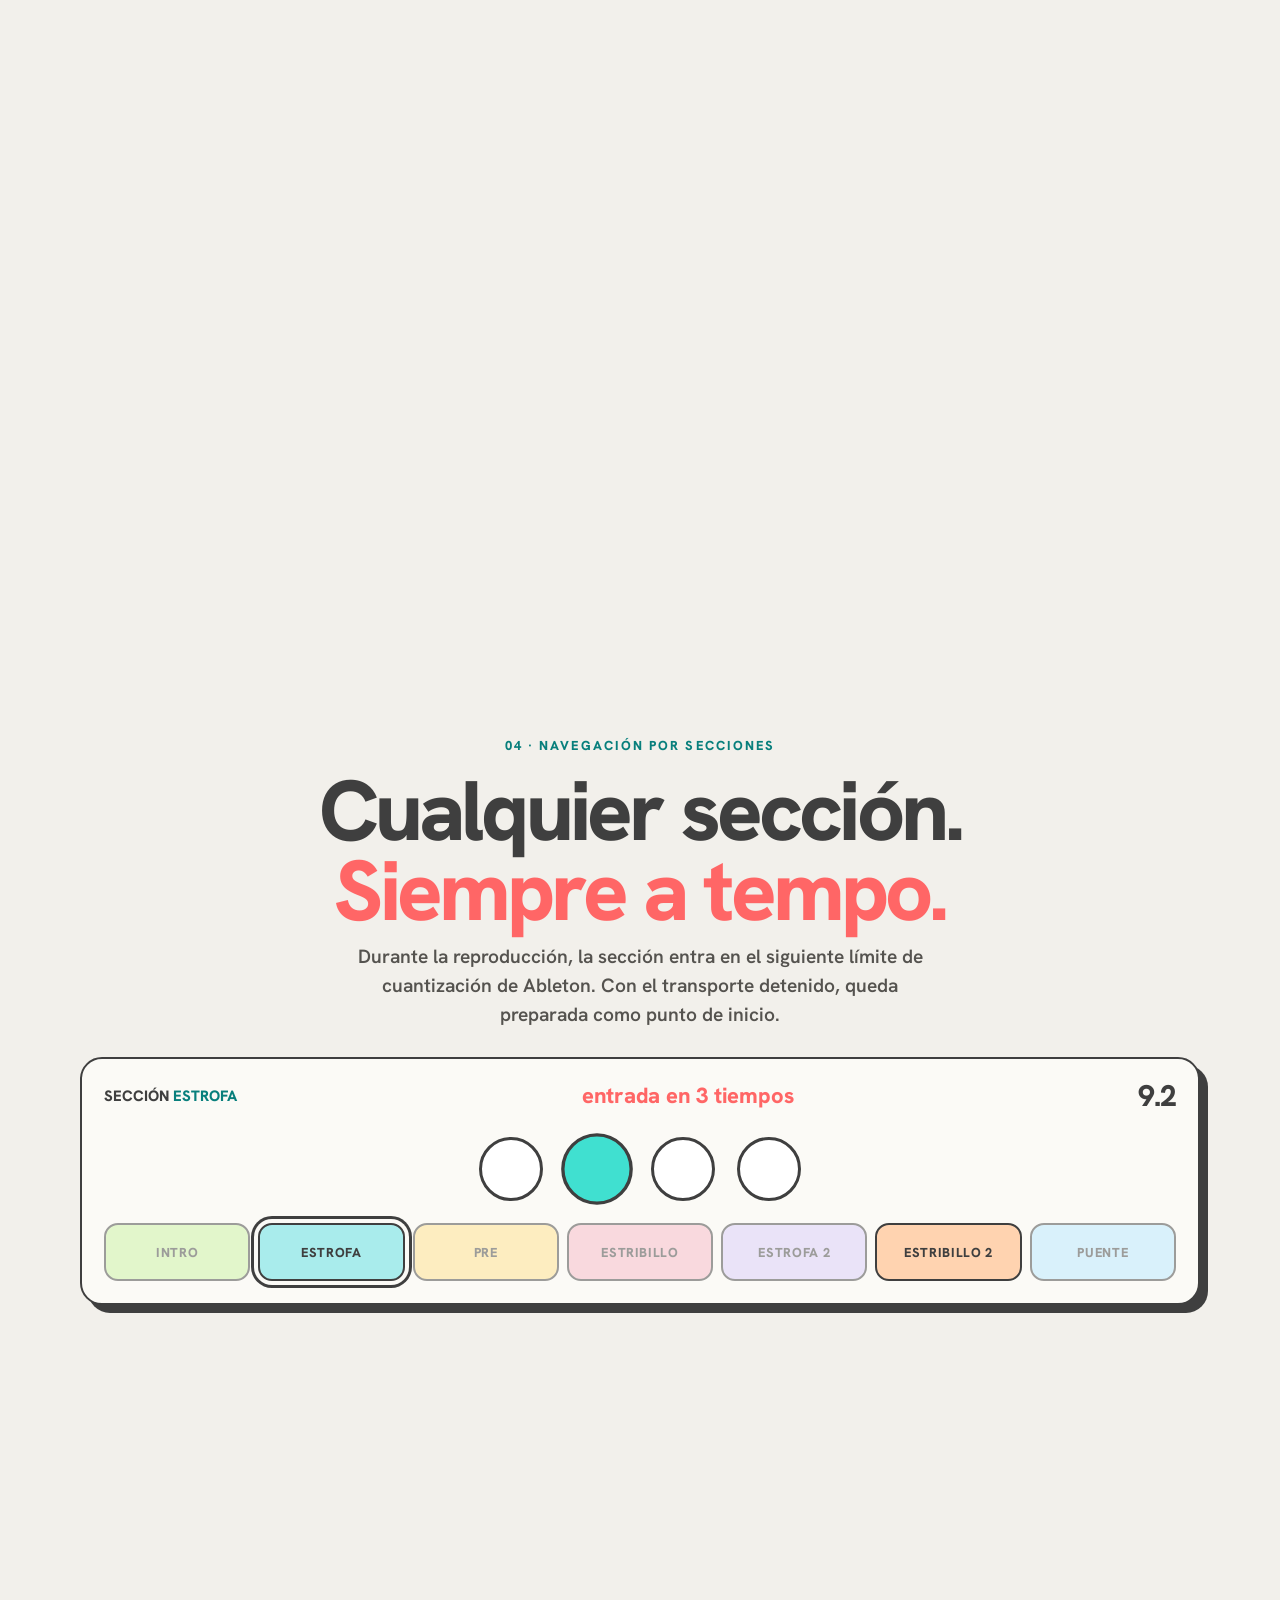
==== commit 9ef2b97c: "Vista previa web: versión móvil cuidada y corrección de choque de clases Co-Authored-By: Claude Opus" ====
--- a/docs/index.html
+++ b/docs/index.html
@@ -48,7 +48,7 @@
   <div class="links">
     <a class="h" href="#s-tune">Auto-Tune</a><a class="h" href="#s-set">Setlist</a><a class="h" href="#s-band">Equipo</a><a class="h" href="#daw">Compatibilidad</a><a class="h" href="#precios">Licencias</a><a class="h" href="#faq">FAQ</a>
     <span class="lang" aria-label="Idioma"><span>ES</span><a href="en/" hreflang="en" lang="en">EN</a></span>
-    <a class="btn sm coral" href="#lista">Acceso anticipado</a>
+    <a class="btn sm coral" href="#lista"><span class="cl">Acceso anticipado</span><span class="cs">Reservar</span></a>
   </div>
 </div></nav>
 
@@ -157,9 +157,9 @@
     <div class="bstage" aria-hidden="true">
       <svg class="wifi" viewBox="0 0 100 100" preserveAspectRatio="none"><path d="M42 30 C 34 26, 28 24, 22 22" style="opacity:var(--b2,0)"/><path d="M58 30 C 66 26, 72 24, 78 22" style="opacity:var(--b3,0)"/><path d="M50 58 L 50 70" style="opacity:var(--b4,0)"/></svg>
       <div class="center"><div class="appbox" data-app="band"></div></div>
-      <div class="dev d1"><div class="frame"><img src="img/ipad-dm-800.webp" width="800" height="600" alt="" loading="lazy"></div><div class="lbl"><small>Dirección musical</small>Control completo</div></div>
-      <div class="dev d2"><div class="frame"><img src="img/ipad-tec-800.webp" width="800" height="600" alt="" loading="lazy"></div><div class="lbl"><small>Técnico</small>Señal y sistema</div></div>
-      <div class="dev d3"><div class="frame"><img src="img/ipad-banda-800.webp" width="800" height="600" alt="" loading="lazy"></div><div class="lbl"><small>Banda</small>Referencia visual</div></div>
+      <div class="dev dv1"><div class="frame"><img src="img/ipad-dm-800.webp" width="800" height="600" alt="" loading="lazy"></div><div class="lbl"><small>Dirección musical</small>Control completo</div></div>
+      <div class="dev dv2"><div class="frame"><img src="img/ipad-tec-800.webp" width="800" height="600" alt="" loading="lazy"></div><div class="lbl"><small>Técnico</small>Señal y sistema</div></div>
+      <div class="dev dv3"><div class="frame"><img src="img/ipad-banda-800.webp" width="800" height="600" alt="" loading="lazy"></div><div class="lbl"><small>Banda</small>Referencia visual</div></div>
       <div class="pinpad"><b>PIN de acceso</b><div class="dots"><i class="f"></i><i class="f"></i><i class="f"></i><i></i></div><div class="keys"><span>1</span><span>2</span><span>3</span><span>4</span><span>5</span><span>6</span><span>7</span><span>8</span><span>9</span></div></div>
       <div class="lock"><i>🔒</i>Bloqueo global de todos los dispositivos desde el Mac.</div>
     </div>
--- a/docs/css/show.css
+++ b/docs/css/show.css
@@ -221,10 +221,10 @@
 .dev .frame img{border-radius:12px}
 .dev .lbl{margin-top:10px;text-align:center;font:400 22px/1 "Chewy"}
 .dev .lbl small{display:block;font:800 11px/1.2 "Hanken Grotesk";letter-spacing:.14em;text-transform:uppercase;color:var(--teal);margin-bottom:4px}
-.d1{left:0;top:2%;transform:translate(calc((1 - var(--b2,0)) * -60vw),0) rotate(-4deg)}
-.d2{right:0;top:2%;transform:translate(calc((1 - var(--b3,0)) * 60vw),0) rotate(4deg)}
-.d3{left:50%;bottom:-8%;transform:translate(-50%,calc((1 - var(--b4,0)) * 70vh))}
-.d3{width:min(260px,24vw)}
+.dv1{left:0;top:2%;transform:translate(calc((1 - var(--b2,0)) * -60vw),0) rotate(-4deg)}
+.dv2{right:0;top:2%;transform:translate(calc((1 - var(--b3,0)) * 60vw),0) rotate(4deg)}
+.dv3{left:50%;bottom:-8%;transform:translate(-50%,calc((1 - var(--b4,0)) * 70vh))}
+.dv3{width:min(260px,24vw)}
 .wifi{position:absolute;inset:0;pointer-events:none}
 .wifi path{fill:none;stroke:var(--teal);stroke-width:3;vector-effect:non-scaling-stroke;stroke-dasharray:8 9;stroke-linecap:round;animation:dash 1s linear infinite}
 @keyframes dash{to{stroke-dashoffset:-34}}
@@ -304,7 +304,7 @@
   .piano{height:70px}
   .arr .ruler{margin-left:64px}.trk>b{width:64px;font-size:9px}.ph{left:calc(64px + 14px + (100% - 64px - 28px) * var(--ph,0))}
   .flow{grid-template-columns:repeat(4,1fr);gap:5px}.node{font-size:10px;padding:7px 4px}.node small{display:none}
-  .dev{width:42vw}.d3{width:40vw}.pinpad,.lock{display:none}
+  .dev{width:42vw}.dv3{width:40vw}.pinpad,.lock{display:none}
   .bstage .center{width:84vw;top:52%}
   .stats{grid-template-columns:1fr 1fr}.extras{grid-template-columns:1fr}
   #s-tune .pin,#s-set .pin,#s-xp .pin{padding-top:72px}
@@ -364,7 +364,7 @@
 .dt:nth-child(4n+2) i{background:var(--mint)}.dt:nth-child(4n+3) i{background:var(--pink)}.dt:nth-child(4n+4) i{background:var(--sky)}
 .dt b{font:800 17px/1.2 var(--display);letter-spacing:-.02em;color:var(--ink)}
 .dt span{font:600 14px/1.45 "Hanken Grotesk",sans-serif;color:var(--ink-2)}
-body[data-env=stage] [data-env=stage] .dt{box-shadow:6px 6px 0 rgba(0,0,0,.55),0 24px 60px -20px rgba(255,214,170,.18)}
+body[data-env=stage] section[data-env=stage] .dt{box-shadow:6px 6px 0 rgba(0,0,0,.55),0 24px 60px -20px rgba(255,214,170,.18)}
 
 /* ===== hoja de ruta ===== */
 .road{position:relative;display:grid;grid-template-columns:repeat(3,1fr);gap:22px;margin-top:46px;align-items:stretch}
@@ -412,3 +412,81 @@
 .vu.dip{animation:vudip .5s ease}
 @keyframes vudip{0%{filter:none}20%{filter:brightness(.85) saturate(.4)}80%{filter:brightness(.85) saturate(.4)}100%{filter:none}}
 .cliphint{font:600 13px/1.4 "Hanken Grotesk";color:var(--s-fg2,#55534F)}
+
+/* ===== versión móvil cuidada ===== */
+.nav .cs{display:none}
+@media (max-width:620px){
+  .nav .w{gap:10px;height:60px}
+  .brand img{width:34px;height:34px}.brand b{font-size:23px}.brand small{font-size:8px}
+  .nav .links .lang{display:inline-flex}
+  .nav .links .lang a,.nav .links .lang span{padding:5px 8px;font-size:11px}
+  .nav .cl{display:none}.nav .cs{display:inline}
+  .nav .btn.sm{min-height:34px;padding:0 14px;font-size:13px}
+
+  /* portada */
+  .hx{padding-top:30px}
+  .hx .pill{font-size:11px;padding:6px 12px;margin-bottom:16px}
+  .hx h1 .k{font-size:17px;margin-top:16px}
+  .hx .cta{flex-direction:column;align-items:center;gap:10px}
+  .hx .cta .btn{width:min(320px,100%)}
+  .hx .note{font-size:12px;max-width:300px;margin:16px auto 0}
+  #s-hero{height:150vh}
+  #s-hero .pin{padding-top:56px}
+  #s-hero .appbox{width:calc(100vw - 24px)}
+  #s-hero .hxsub{margin-top:5vh;padding:0 20px}
+  .tilt{transform:translateY(calc((1 - var(--p,0)) * 4vh)) rotateX(calc((1 - var(--e,0)) * 22deg)) scale(calc(.9 + var(--e,0) * .1))}
+
+  /* Auto-Tune */
+  #s-tune .steptxt h2{font-size:26px}
+  #s-tune .lede{font-size:15px}
+  .clip{font-size:10px;padding:4px 5px;text-align:center}
+  .at{padding:12px}
+
+  /* setlist */
+  .srow{grid-template-columns:24px 1fr 42px 86px;padding:0 12px}
+  .srow .grip,.srow .hr,.srow .eye{display:none}
+  .srow .nm{font-size:13.5px;text-overflow:ellipsis}
+  .srow .md{font-size:10.5px;padding:5px 8px;justify-self:end}
+  .sl{padding:14px}
+  #s-set .steptxt h2{font-size:26px}
+
+  /* equipo */
+  #s-band .pin{align-items:flex-start;padding-top:72px}
+  #s-band .mid{font-size:30px}
+  #s-band .lede{font-size:14.5px}
+  .bstage{height:60vh;margin-top:2vh}
+  .bstage .center{width:88vw;top:58%}
+  .dev{width:44vw}
+  .dv1{left:-2px;top:0}.dv2{right:-2px;top:0}
+  .dv3{width:46vw;bottom:-14%}
+  .dev .frame{padding:6px;border-radius:14px}
+  .dev .lbl{font-size:14px;margin-top:6px}.dev .lbl small{font-size:9px}
+  .wifi{display:none}
+
+  /* monitorización */
+  .vu .col{height:36px!important}
+  .dbs{margin:8px 10px 0}
+
+  /* comparativa en tarjetas */
+  table.cmp,table.cmp tbody,table.cmp tr,table.cmp td{display:block;width:100%}
+  table.cmp{border:0;box-shadow:none;background:none;overflow:visible}
+  table.cmp thead{display:none}
+  table.cmp tr{background:var(--paper);border:2.5px solid var(--ink);border-radius:16px;box-shadow:4px 4px 0 var(--ink);margin-bottom:14px;overflow:hidden}
+  table.cmp td{border:0;padding:10px 16px}
+  table.cmp td:first-child{width:100%;font:800 17px/1.2 var(--display);letter-spacing:-.02em;padding-top:14px}
+  table.cmp td:nth-child(2)::before,table.cmp td:nth-child(3)::before{content:attr(data-l);display:block;font:800 10.5px/1.2 "Hanken Grotesk";letter-spacing:.14em;text-transform:uppercase;color:var(--teal);margin-bottom:3px}
+  table.cmp td:nth-child(3){padding-bottom:14px}
+
+  /* licencias */
+  .mini .mh span{font-size:10.5px;letter-spacing:.02em;padding:7px 0}
+  .lic>div{padding:20px!important}
+  .extras{grid-template-columns:1fr 1fr;gap:12px}
+  .extras>div:nth-child(3),.extras>div:nth-child(4){grid-column:1/-1}
+  .plan .price{font-size:44px}
+
+  /* lista de espera */
+  .wl{padding:24px 18px}
+  form.join{padding:18px}
+  form.join .btn{width:100%;font-size:15px}
+  .faq summary{font-size:16px;padding:16px 52px 16px 18px}
+}
--- a/docs/css/env.css
+++ b/docs/css/env.css
@@ -33,16 +33,16 @@
 /* --- textos sobre el escenario --- */
 :root{--s-fg:#3F3F3F;--s-fg2:#55534F;--s-kick:#087F7C;--s-line:rgba(63,63,63,.15)}
 body[data-env=stage]{--s-fg:#F4F1EA;--s-fg2:#B9B3A8;--s-kick:#40E0D0;--s-line:rgba(255,255,255,.18)}
-[data-env=stage] :is(h2,.mid,.big,.steptxt h2,.dev .lbl,.mode b,.lock,.xlist li:not(.on) b,.stat-title){color:var(--s-fg);transition:color 1s}
-[data-env=stage] :is(.lede,.xlist li:not(.on) span,.dbs,.dev .lbl small){color:var(--s-fg2);transition:color 1s}
-[data-env=stage] .kicker{color:var(--s-kick);transition:color 1s}
-[data-env=stage] .prog i{background:var(--s-line)}
-[data-env=stage] .prog i.on{background:var(--coral)}
-[data-env=stage] .xlist li i{color:#3F3F3F}
-[data-env=stage] .lock{font-weight:700}
-body[data-env=stage] [data-env=stage] :is(.a-card,.app,.sl,.partsbox,.at,.node,.stat,.vu,.pinpad,.dev .frame,.shot,.xlist li.on,.lock i){
+section[data-env=stage] :is(h2,.mid,.big,.steptxt h2,.dev .lbl,.mode b,.lock,.xlist li:not(.on) b,.stat-title){color:var(--s-fg);transition:color 1s}
+section[data-env=stage] :is(.lede,.xlist li:not(.on) span,.dbs,.dev .lbl small){color:var(--s-fg2);transition:color 1s}
+section[data-env=stage] .kicker{color:var(--s-kick);transition:color 1s}
+section[data-env=stage] .prog i{background:var(--s-line)}
+section[data-env=stage] .prog i.on{background:var(--coral)}
+section[data-env=stage] .xlist li i{color:#3F3F3F}
+section[data-env=stage] .lock{font-weight:700}
+body[data-env=stage] section[data-env=stage] :is(.a-card,.app,.sl,.partsbox,.at,.node,.stat,.vu,.pinpad,.dev .frame,.shot,.xlist li.on,.lock i){
   box-shadow:8px 8px 0 rgba(0,0,0,.55),0 0 0 1px rgba(255,255,255,.04),0 30px 80px -20px rgba(255,214,170,.18)}
-body[data-env=stage] [data-env=stage] .app{box-shadow:14px 14px 0 rgba(0,0,0,.6),0 40px 120px -30px rgba(255,214,170,.28)}
+body[data-env=stage] section[data-env=stage] .app{box-shadow:14px 14px 0 rgba(0,0,0,.6),0 40px 120px -30px rgba(255,214,170,.28)}
 body[data-env=stage] .nav{background:rgba(12,11,10,.78);color:#F4F1EA;border-bottom-color:rgba(255,255,255,.1)}
 body[data-env=stage] .nav .brand small{color:#F4F1EA}
 body[data-env=stage] .nav .lang{border-color:#F4F1EA}
@@ -50,10 +50,10 @@
 .nav,.nav .brand small,.nav .lang{transition:background 1s,color 1s,border-color 1s}
 
 /* --- textos sobre el paisaje --- */
-[data-env=land] .note{display:table;margin:18px auto 0!important;padding:8px 16px;border-radius:999px;background:rgba(251,250,246,.85);border:2px solid #3F3F3F;color:#3F3F3F}
-[data-env=land] .lic>div:first-child{background:rgba(251,250,246,.9);border:2.5px solid #3F3F3F;border-radius:22px;padding:26px;box-shadow:6px 6px 0 #3F3F3F}
-[data-env=land] .lic>div:last-child{background:rgba(251,250,246,.9);border:2.5px solid #3F3F3F;border-radius:22px;padding:26px;box-shadow:6px 6px 0 #3F3F3F}
-[data-env=land] .center .lede{background:rgba(255,246,228,.7);border-radius:14px;padding:6px 12px;display:inline-block}
+section[data-env=land] .note{display:table;margin:18px auto 0!important;padding:8px 16px;border-radius:999px;background:rgba(251,250,246,.85);border:2px solid #3F3F3F;color:#3F3F3F}
+section[data-env=land] .lic>div:first-child{background:rgba(251,250,246,.9);border:2.5px solid #3F3F3F;border-radius:22px;padding:26px;box-shadow:6px 6px 0 #3F3F3F}
+section[data-env=land] .lic>div:last-child{background:rgba(251,250,246,.9);border:2.5px solid #3F3F3F;border-radius:22px;padding:26px;box-shadow:6px 6px 0 #3F3F3F}
+section[data-env=land] .center .lede{background:rgba(255,246,228,.7);border-radius:14px;padding:6px 12px;display:inline-block}
 
 @media (prefers-reduced-motion:reduce){.beam{animation:none!important}#env>div{transition:none}}
 @media (max-width:620px){.beam{width:60vw}.bm2,.bm4{display:none}}
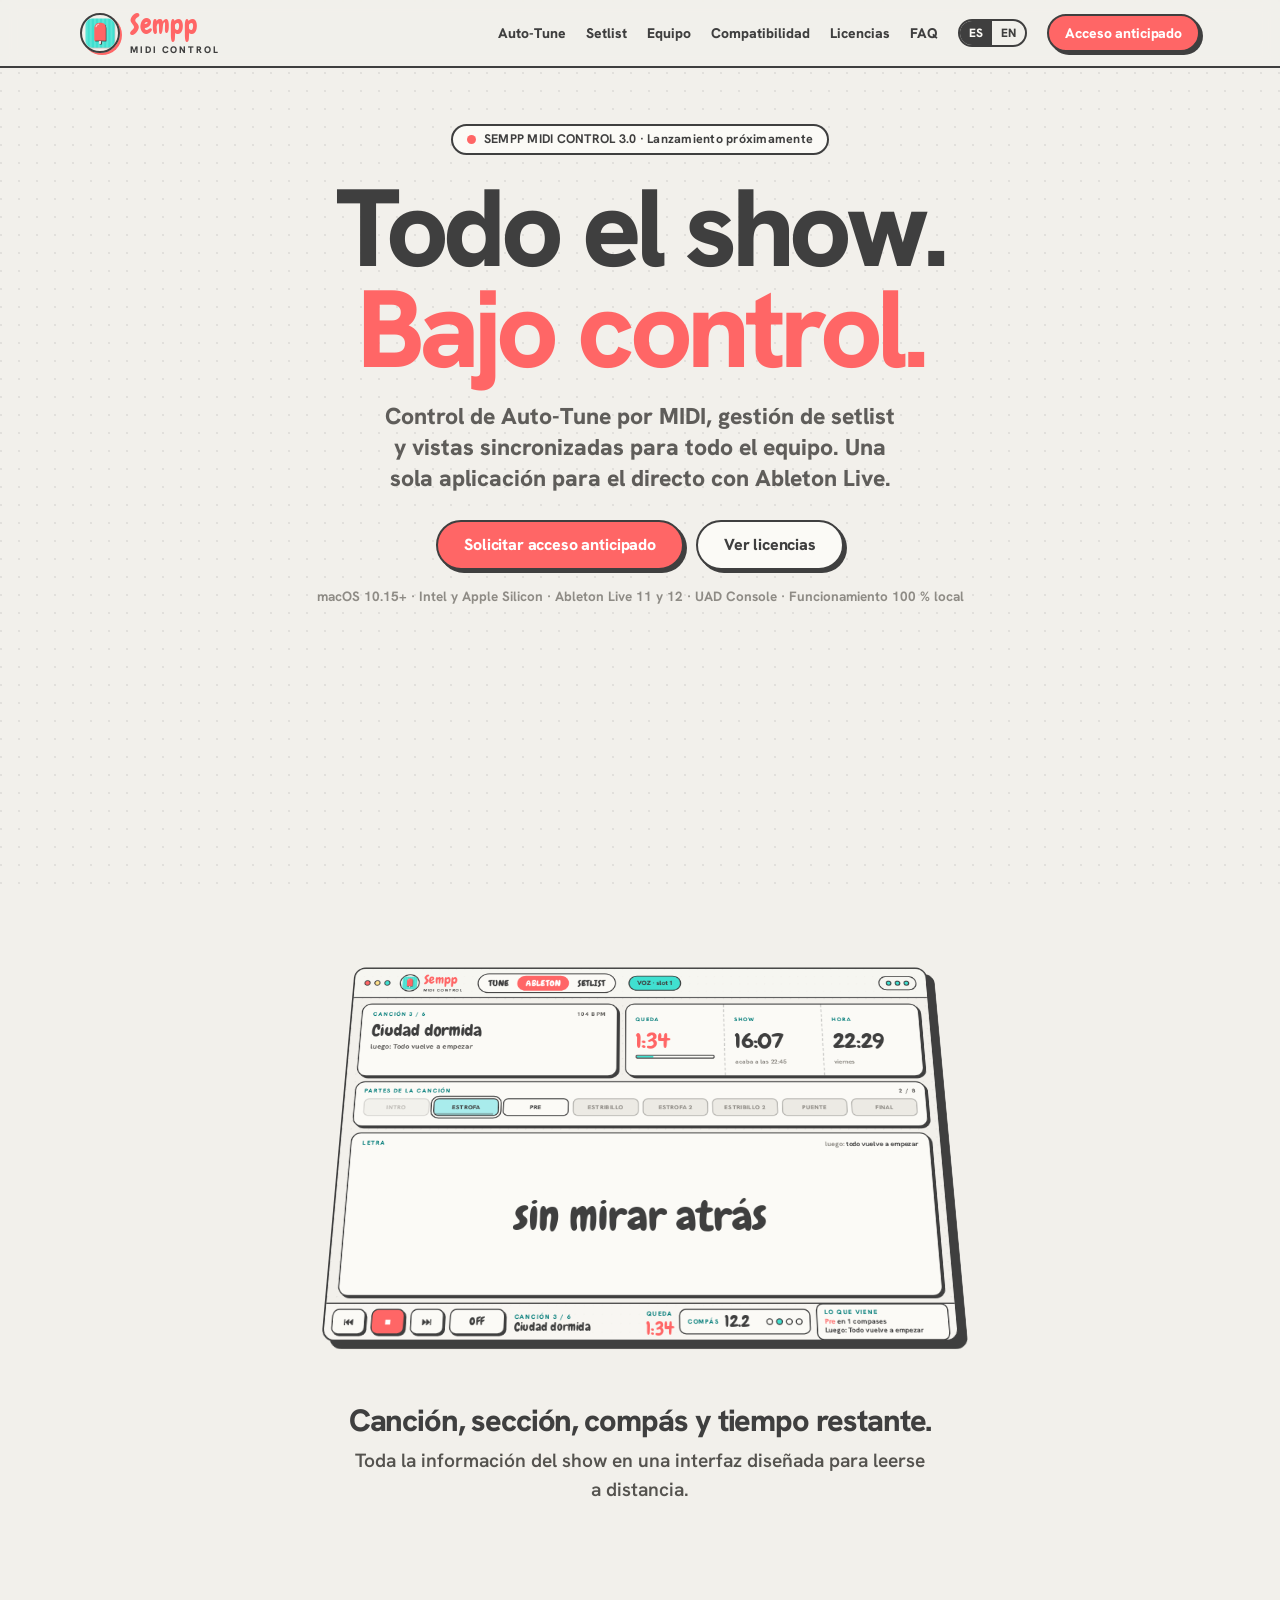
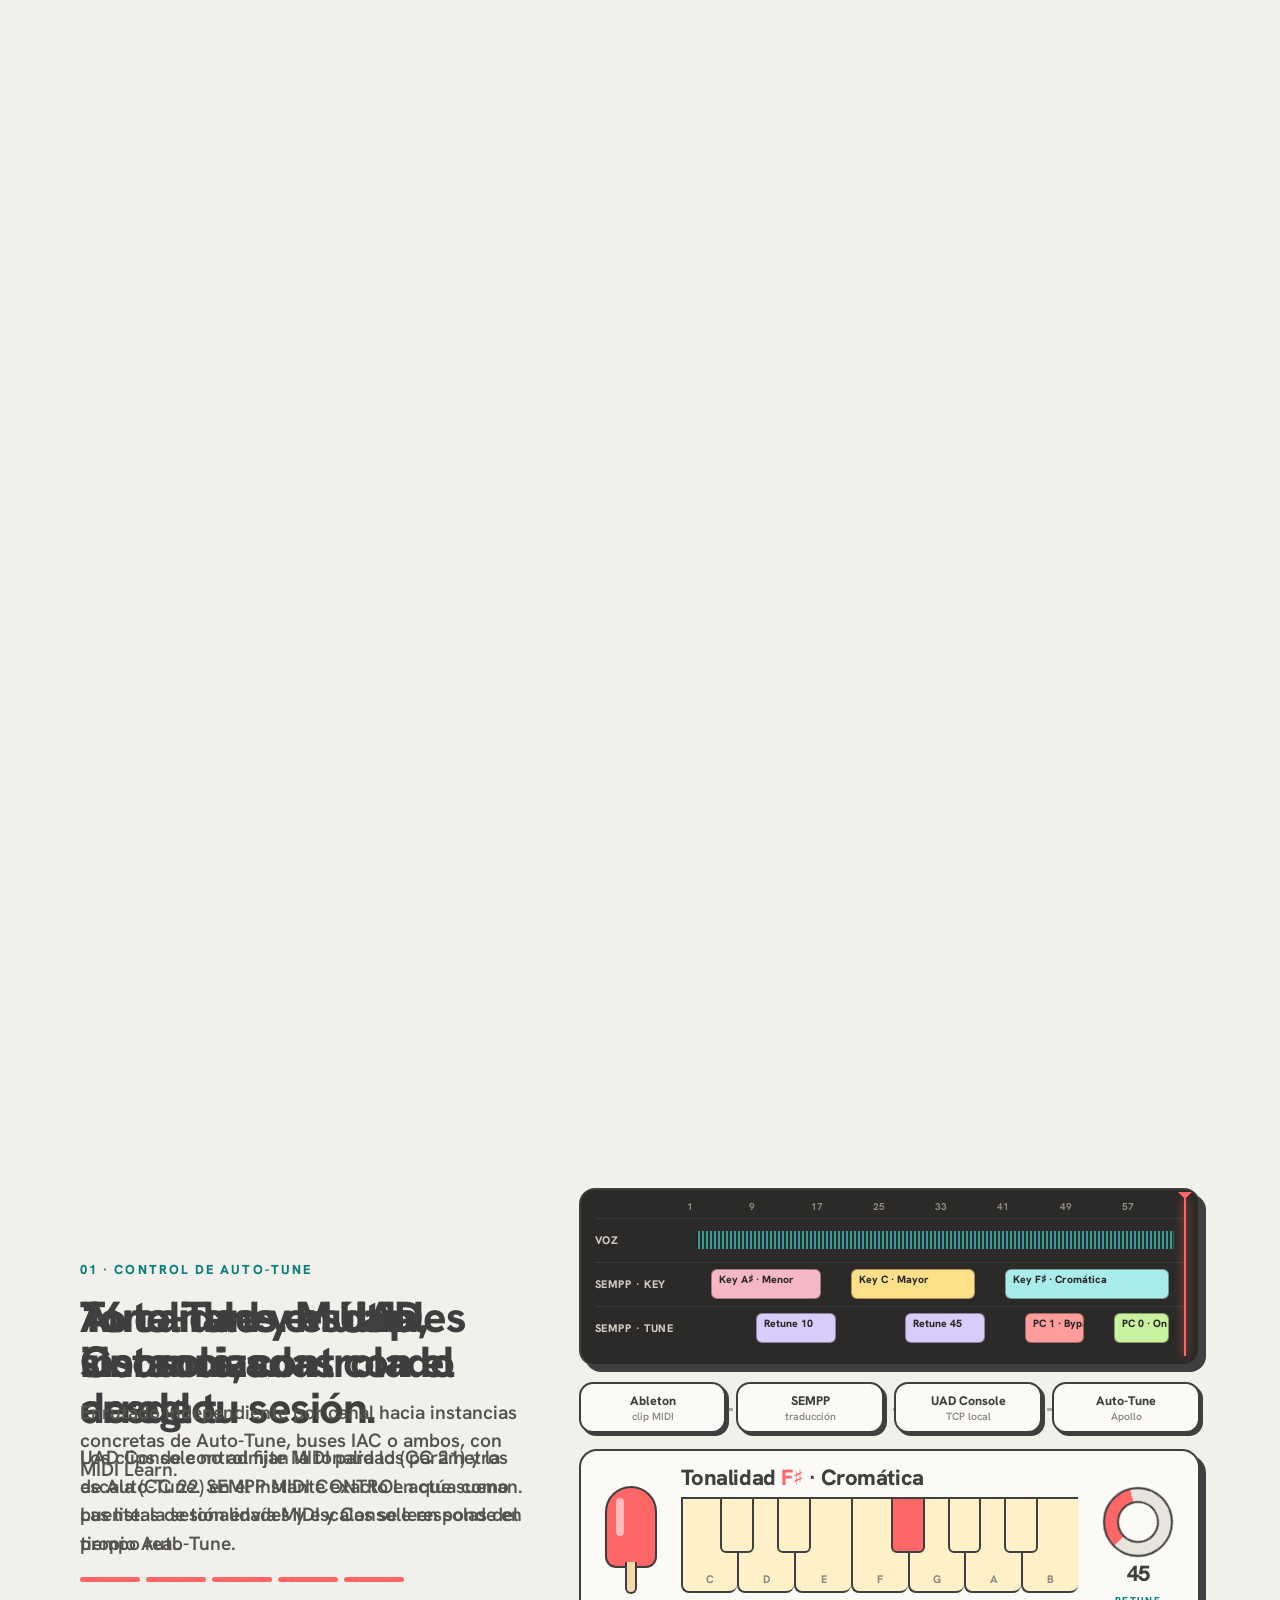
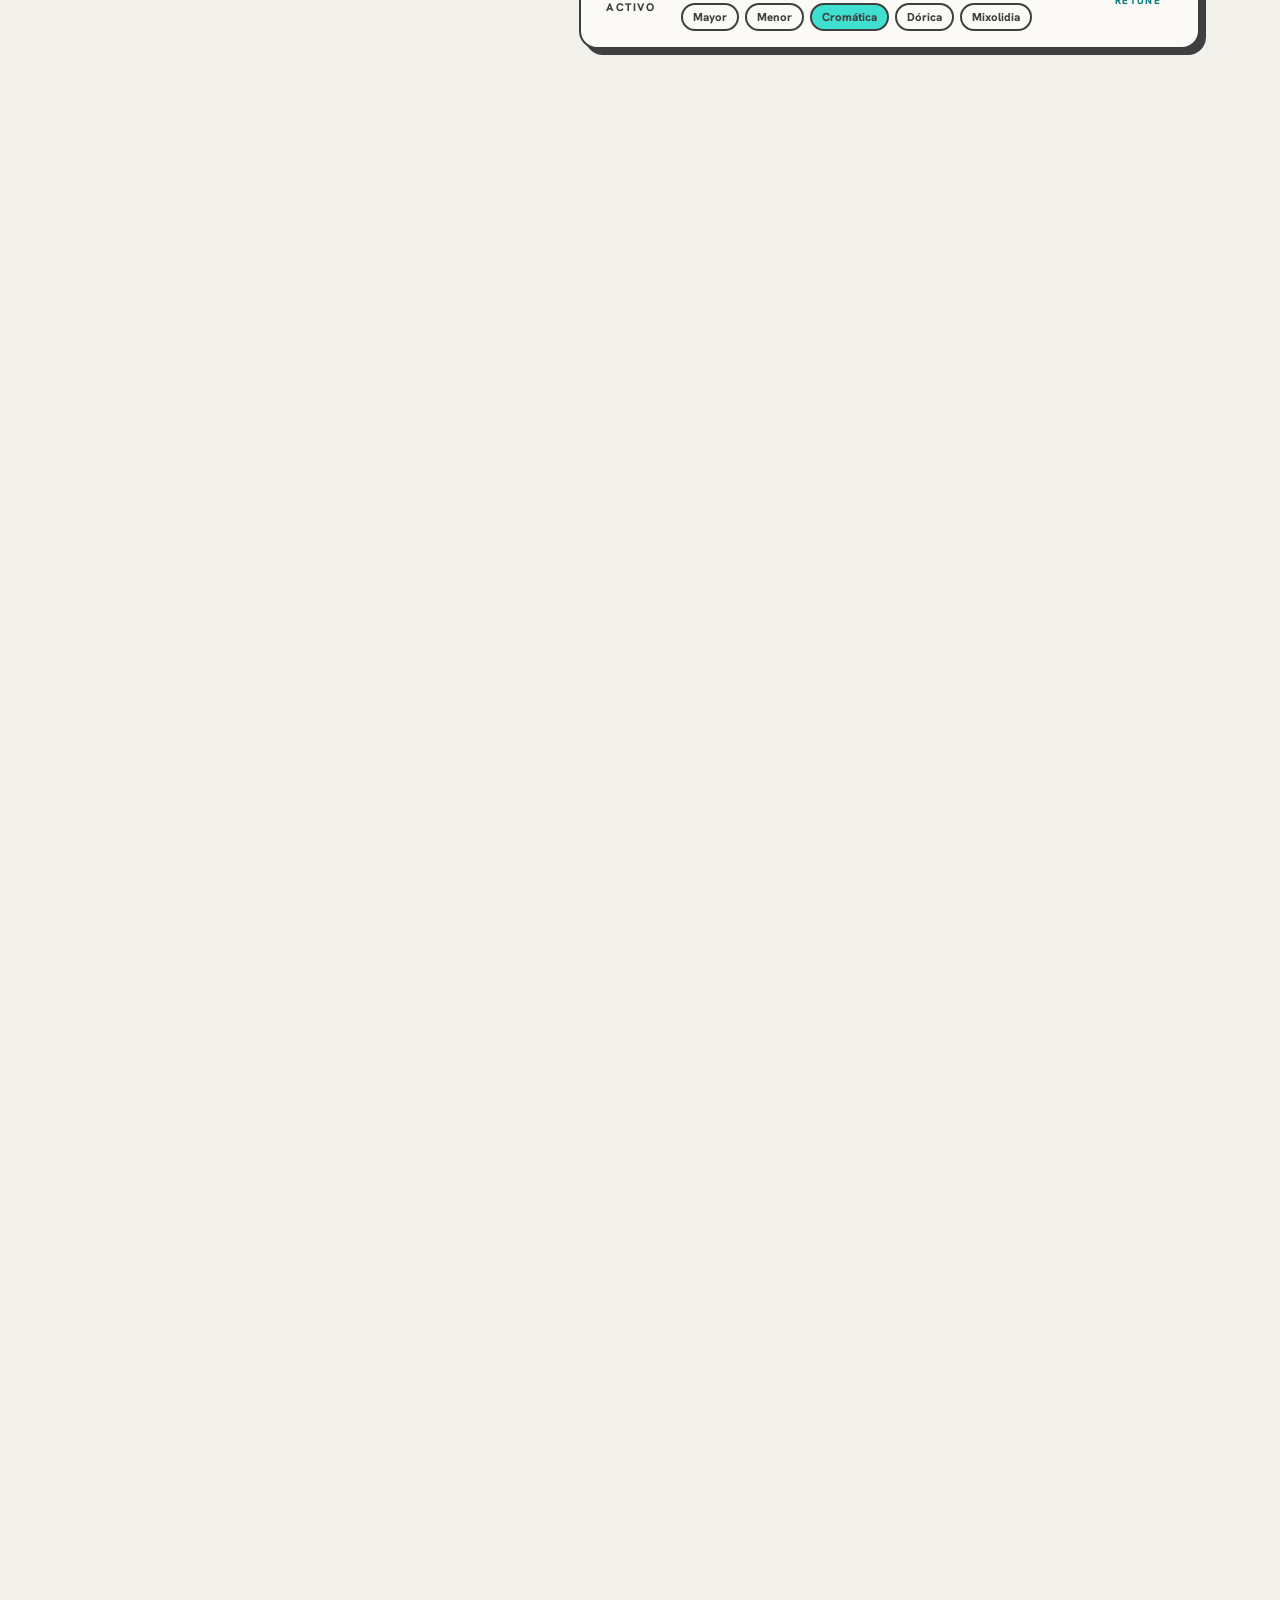
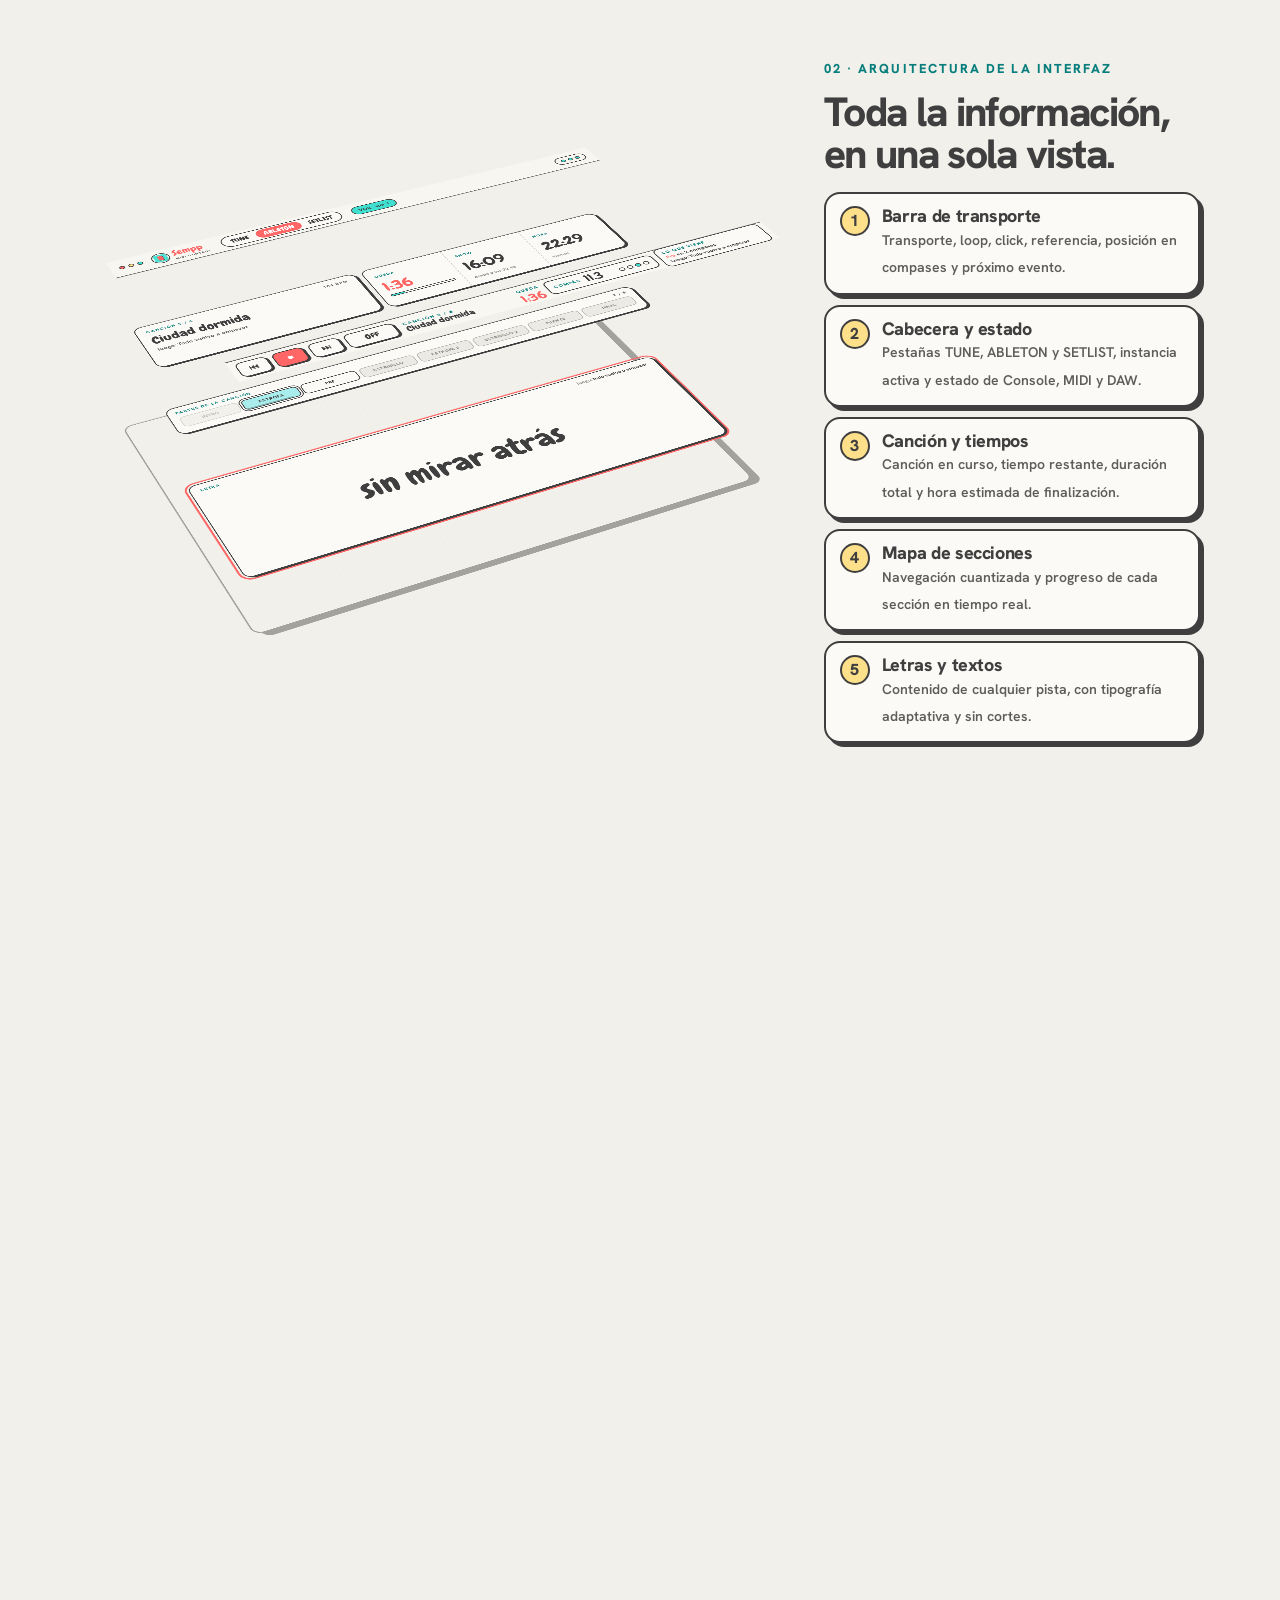
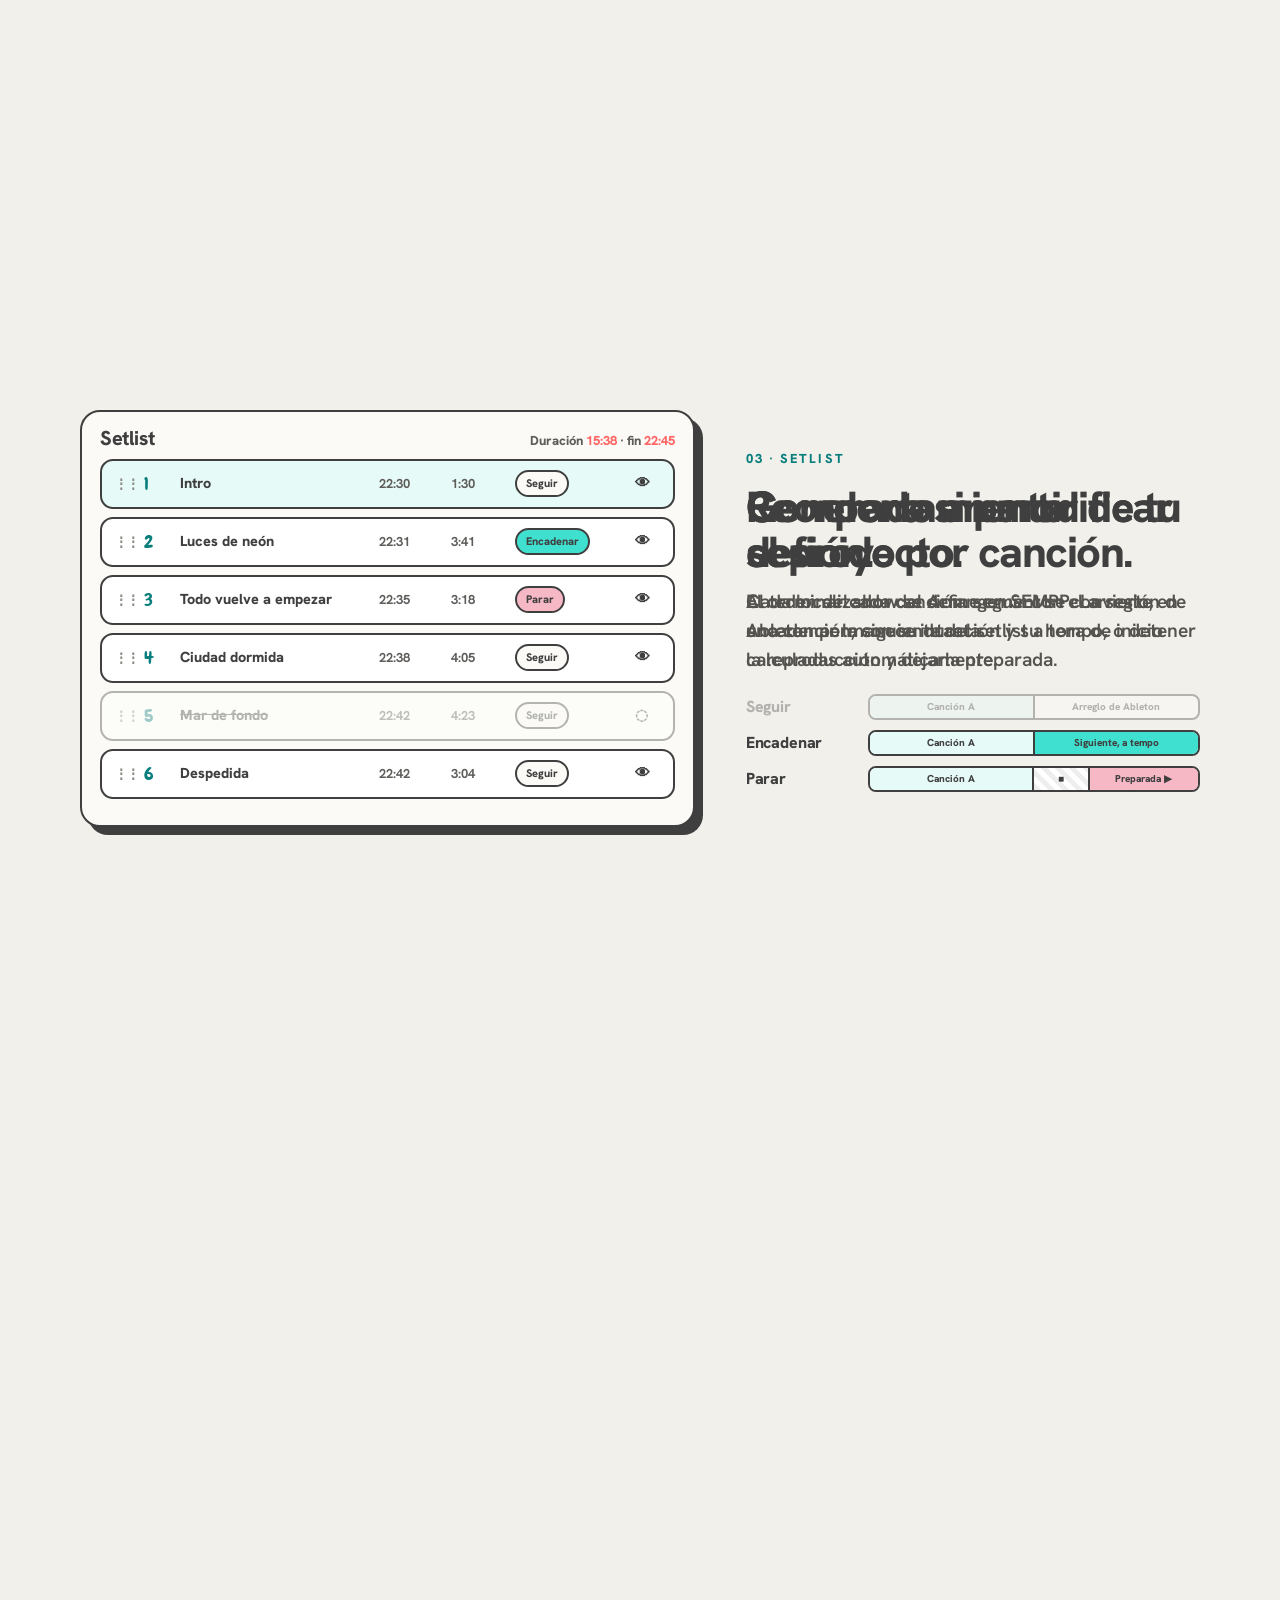
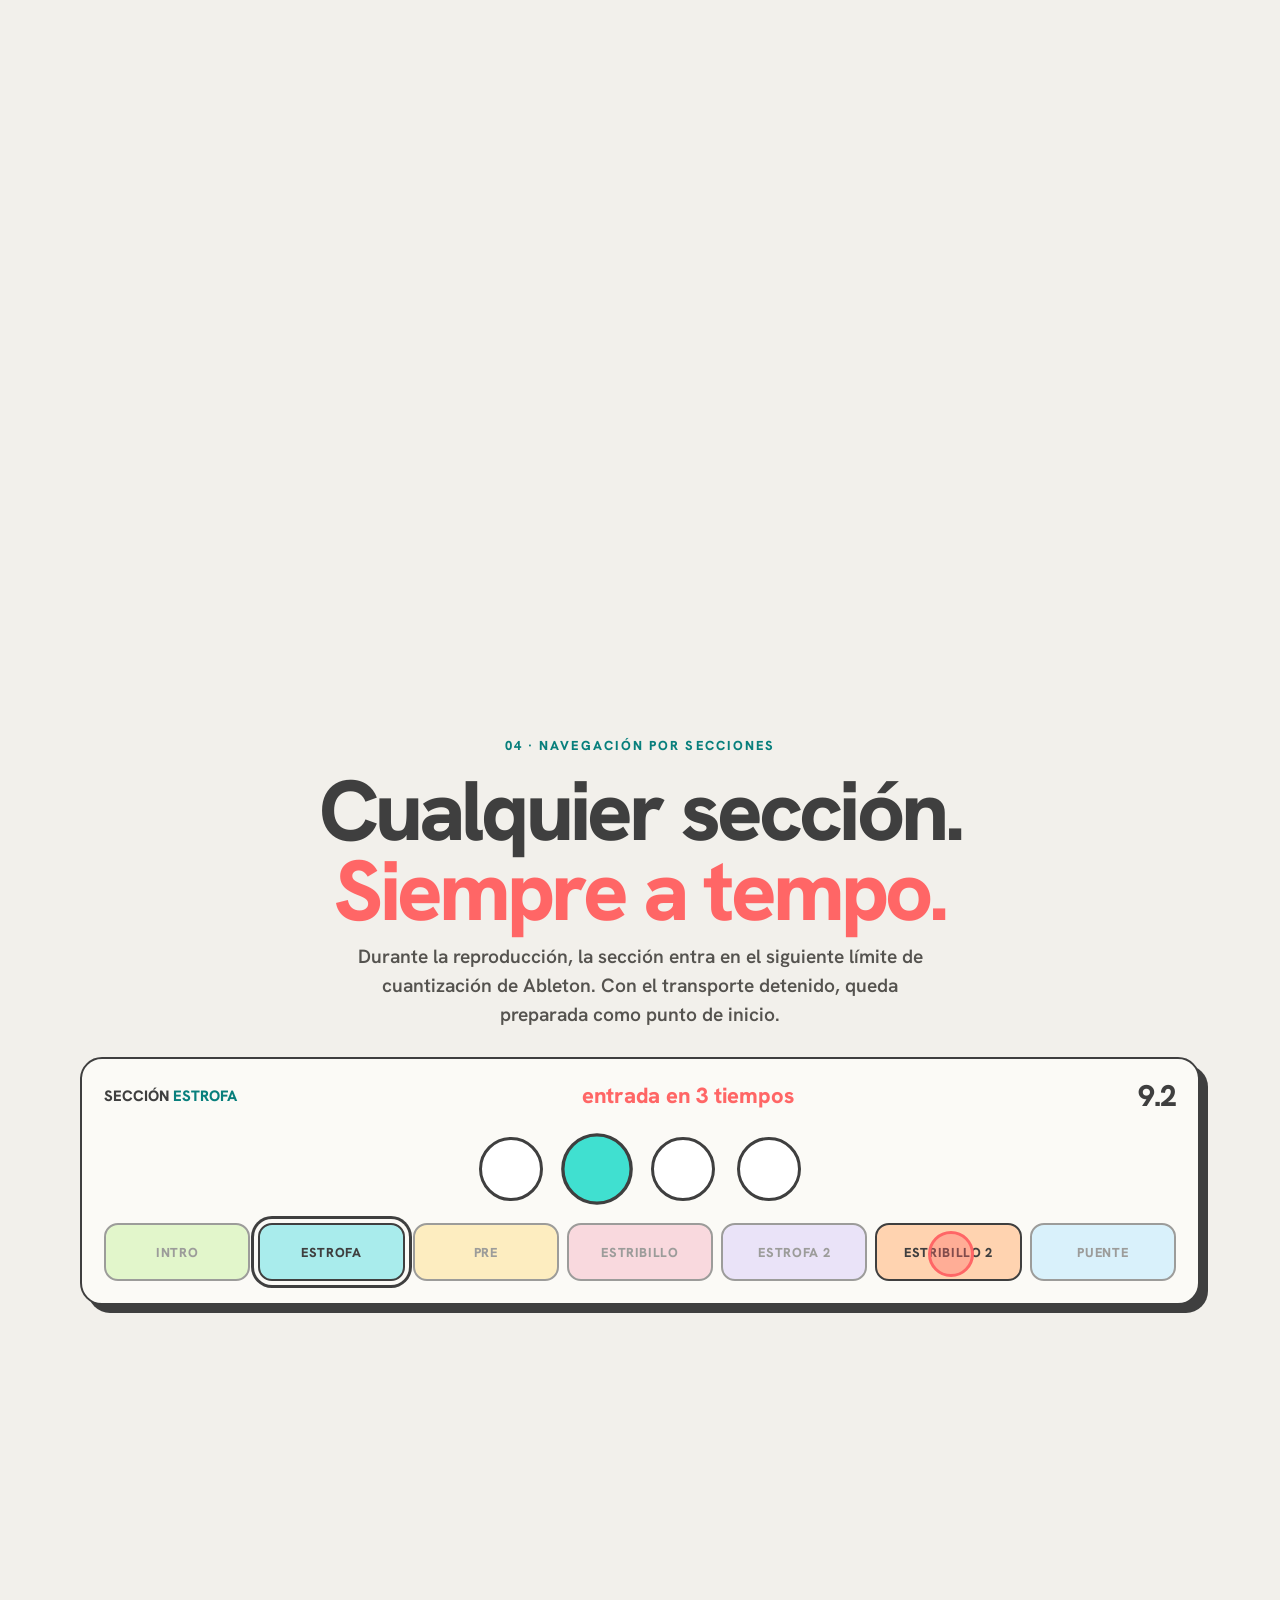
==== commit 78f68b6a: "Vista previa web: betas 8–9.5, manual e historial en inglés Co-Authored-By: Claude Opus 5.5 <noreply" ====
--- a/docs/index.html
+++ b/docs/index.html
@@ -38,7 +38,7 @@
 <link rel="stylesheet" href="css/site.css">
 <link rel="stylesheet" href="css/show.css">
 <link rel="stylesheet" href="css/env.css">
-<script type="application/ld+json">{"@context": "https://schema.org", "@graph": [{"@type": "WebSite", "@id": "https://sempp.miguelsempere.es/#web", "url": "https://sempp.miguelsempere.es/", "name": "SEMPP MIDI CONTROL", "inLanguage": ["es", "en"]}, {"@type": "Person", "@id": "https://sempp.miguelsempere.es/#miguel", "name": "Miguel Sempere", "jobTitle": "Guitarrista, productor y director musical", "sameAs": ["https://www.instagram.com/semperemiguel/"]}, {"@type": "SoftwareApplication", "@id": "https://sempp.miguelsempere.es/#app", "name": "SEMPP MIDI CONTROL", "url": "https://sempp.miguelsempere.es/", "description": "App para macOS que controla el Auto-Tune de UAD Console por MIDI desde Ableton Live y lleva el show con setlist, partes a tempo, tiempos y vistas en iPad para la banda.", "applicationCategory": "MultimediaApplication", "applicationSubCategory": "Live performance / MIDI", "operatingSystem": "macOS 10.15 or later", "softwareVersion": "3.0", "inLanguage": "es", "image": "https://sempp.miguelsempere.es/img/og-es.png", "screenshot": ["https://sempp.miguelsempere.es/img/plugin-abl.webp", "https://sempp.miguelsempere.es/img/plugin-set.webp", "https://sempp.miguelsempere.es/img/ipad-dm.webp"], "author": {"@id": "https://sempp.miguelsempere.es/#miguel"}, "publisher": {"@id": "https://sempp.miguelsempere.es/#miguel"}, "offers": [{"@type": "Offer", "name": "MIDI", "price": "49", "priceCurrency": "EUR", "availability": "https://schema.org/PreOrder", "url": "https://sempp.miguelsempere.es/#precios"}, {"@type": "Offer", "name": "Setlist", "price": "99", "priceCurrency": "EUR", "availability": "https://schema.org/PreOrder", "url": "https://sempp.miguelsempere.es/#precios"}, {"@type": "Offer", "name": "Full", "price": "149", "priceCurrency": "EUR", "availability": "https://schema.org/PreOrder", "url": "https://sempp.miguelsempere.es/#precios"}]}, {"@type": "FAQPage", "mainEntity": [{"@type": "Question", "name": "¿Qué necesito para usar SEMPP MIDI CONTROL?", "acceptedAnswer": {"@type": "Answer", "text": "Un Mac con macOS 10.15 o posterior (Intel o Apple Silicon) y Ableton Live 11 o 12. Para controlar el Auto-Tune, una interfaz Universal Audio Apollo con UAD Console y el Auto-Tune cargado en un canal. Los iPad, móviles u ordenadores de la banda solo necesitan un navegador en la misma red."}}, {"@type": "Question", "name": "¿Se puede utilizar sin Apollo ni Auto-Tune?", "acceptedAnswer": {"@type": "Answer", "text": "Sí. La licencia Setlist incluye el setlist, las partes, los tiempos, Click y Artist Ref y las vistas de iPad, y no necesita ninguna interfaz de Universal Audio."}}, {"@type": "Question", "name": "¿Cuánto cuesta?", "acceptedAnswer": {"@type": "Answer", "text": "Tres licencias de pago único, IVA incluido: MIDI 49 €, Setlist 99 € y Full 149 €. Puedes pasar de Setlist a Full por 59 € y de MIDI a Full por 99 €. Hay licencia Gira / Oficina de 5 Macs por 349 € y un 40 % de descuento para escuelas y conservatorios."}}, {"@type": "Question", "name": "¿Es una suscripción?", "acceptedAnswer": {"@type": "Answer", "text": "No. Es una licencia perpetua de pago único. Las actualizaciones de la versión 3 son gratis; una futura versión 4 tendrá precio reducido para quien ya tenga licencia."}}, {"@type": "Question", "name": "¿Hay prueba gratis?", "acceptedAnswer": {"@type": "Answer", "text": "Sí: 14 días de la versión Full con todo abierto y sin tarjeta. Al finalizar, las funciones no incluidas en tu licencia se desactivan sin afectar al resto."}}, {"@type": "Question", "name": "¿En cuántos Macs puedo usarla?", "acceptedAnswer": {"@type": "Answer", "text": "Cada licencia se activa en 2 Macs, por ejemplo el del directo y el de casa. Puedes liberar uno cuando quieras, y una tercera activación cuesta 19 €."}}, {"@type": "Question", "name": "¿Necesita internet en el escenario?", "acceptedAnswer": {"@type": "Answer", "text": "No. Todo funciona en local con el router del rack, incluidas las vistas de iPad. La licencia se comprueba en el propio Mac tras activarla, e internet solo se usa, si lo hay, para buscar actualizaciones."}}, {"@type": "Question", "name": "¿Cómo identifica las canciones y sus secciones?", "acceptedAnswer": {"@type": "Answer", "text": "En Ableton lee los localizadores del Arrangement: cada uno es una canción. Las partes salen de los clips de una pista que eliges en Ajustes. No hay que importar ni exportar nada."}}, {"@type": "Question", "name": "¿Modifica el proyecto?", "acceptedAnswer": {"@type": "Answer", "text": "No. El setlist, el orden y los modos viven en SEMPP. Solo mueve el transporte y, si lo activas, el solo del click y el mute de la voz de referencia."}}, {"@type": "Question", "name": "¿Qué iPad o dispositivos puedo usar?", "acceptedAnswer": {"@type": "Answer", "text": "Cualquier iPad, iPhone, Android u ordenador con navegador, también iPads antiguos. La vista se abre con un código QR y no hay que instalar ninguna app."}}, {"@type": "Question", "name": "¿Es seguro el control a través de la red wifi?", "acceptedAnswer": {"@type": "Answer", "text": "Puedes poner un PIN de acceso, dar permisos distintos a cada vista (director, técnico, banda) y bloquear todos los iPad desde el Mac con un solo clic."}}, {"@type": "Question", "name": "¿Funciona con Logic Pro?", "acceptedAnswer": {"@type": "Answer", "text": "La versión para Logic Pro 11 está en desarrollo, con canciones ilimitadas y saltos sin cortes. Tu licencia valdrá para Ableton y para Logic. El control del Auto-Tune por MIDI ya funciona con cualquier DAW."}}, {"@type": "Question", "name": "¿En qué se diferencia de otras apps de setlist como AbleSet?", "acceptedAnswer": {"@type": "Answer", "text": "SEMPP junta en una sola app el setlist, las partes a tempo y las vistas para la banda con el control del Auto-Tune de la Apollo por MIDI y el vúmetro de la voz para el técnico, y una misma licencia vale para Ableton y Logic."}}, {"@type": "Question", "name": "¿Es un producto de Universal Audio, Antares, Ableton o Apple?", "acceptedAnswer": {"@type": "Answer", "text": "No. SEMPP MIDI CONTROL es un producto independiente, hecho por Miguel Sempere, sin relación con Universal Audio, Antares, Ableton ni Apple."}}]}]}</script>
+<script type="application/ld+json">{"@context": "https://schema.org", "@graph": [{"@type": "WebSite", "@id": "https://sempp.miguelsempere.es/#web", "url": "https://sempp.miguelsempere.es/", "name": "SEMPP MIDI CONTROL", "inLanguage": ["es", "en"]}, {"@type": "Person", "@id": "https://sempp.miguelsempere.es/#miguel", "name": "Miguel Sempere", "jobTitle": "Guitarrista, productor y director musical", "sameAs": ["https://www.instagram.com/semperemiguel/"]}, {"@type": "SoftwareApplication", "@id": "https://sempp.miguelsempere.es/#app", "name": "SEMPP MIDI CONTROL", "url": "https://sempp.miguelsempere.es/", "description": "App para macOS que controla el Auto-Tune de UAD Console por MIDI desde Ableton Live y lleva el show con setlist, partes a tempo, tiempos y vistas en iPad para la banda.", "applicationCategory": "MultimediaApplication", "applicationSubCategory": "Live performance / MIDI", "operatingSystem": "macOS 10.15 or later", "softwareVersion": "3.0", "inLanguage": "es", "image": "https://sempp.miguelsempere.es/img/og-es.png", "screenshot": ["https://sempp.miguelsempere.es/img/plugin-abl.webp", "https://sempp.miguelsempere.es/img/plugin-set.webp", "https://sempp.miguelsempere.es/img/ipad-dm.webp"], "author": {"@id": "https://sempp.miguelsempere.es/#miguel"}, "publisher": {"@id": "https://sempp.miguelsempere.es/#miguel"}, "offers": [{"@type": "Offer", "name": "MIDI", "price": "49", "priceCurrency": "EUR", "availability": "https://schema.org/PreOrder", "url": "https://sempp.miguelsempere.es/#precios"}, {"@type": "Offer", "name": "Setlist", "price": "99", "priceCurrency": "EUR", "availability": "https://schema.org/PreOrder", "url": "https://sempp.miguelsempere.es/#precios"}, {"@type": "Offer", "name": "Full", "price": "149", "priceCurrency": "EUR", "availability": "https://schema.org/PreOrder", "url": "https://sempp.miguelsempere.es/#precios"}]}, {"@type": "FAQPage", "mainEntity": [{"@type": "Question", "name": "¿Qué necesito para usar SEMPP MIDI CONTROL?", "acceptedAnswer": {"@type": "Answer", "text": "Un Mac con macOS 10.15 o posterior (Intel o Apple Silicon) y Ableton Live 11 o 12. Para controlar el Auto-Tune, una interfaz Universal Audio Apollo con UAD Console y el Auto-Tune cargado en un canal. Los iPad, móviles u ordenadores de la banda solo necesitan un navegador en la misma red."}}, {"@type": "Question", "name": "¿Se puede utilizar sin Apollo ni Auto-Tune?", "acceptedAnswer": {"@type": "Answer", "text": "Sí. La licencia Setlist incluye el setlist, las partes, los tiempos, Click y Artist Ref y las vistas de iPad, y no necesita ninguna interfaz de Universal Audio."}}, {"@type": "Question", "name": "¿Cuánto cuesta?", "acceptedAnswer": {"@type": "Answer", "text": "Tres licencias de pago único, IVA incluido: MIDI 49 €, Setlist 99 € y Full 149 €. Puedes pasar de Setlist a Full por 59 € y de MIDI a Full por 99 €. Hay licencia Gira / Oficina de 5 Macs por 349 € y un 40 % de descuento para escuelas y conservatorios."}}, {"@type": "Question", "name": "¿Es una suscripción?", "acceptedAnswer": {"@type": "Answer", "text": "No. Es una licencia perpetua de pago único. Las actualizaciones de la versión 3 son gratis; una futura versión 4 tendrá precio reducido para quien ya tenga licencia."}}, {"@type": "Question", "name": "¿Hay prueba gratis?", "acceptedAnswer": {"@type": "Answer", "text": "Sí: 14 días de la versión Full con todo abierto y sin tarjeta. Al finalizar, las funciones no incluidas en tu licencia se desactivan sin afectar al resto."}}, {"@type": "Question", "name": "¿En cuántos Macs puedo usarla?", "acceptedAnswer": {"@type": "Answer", "text": "Cada licencia se activa en 2 Macs, por ejemplo el del directo y el de casa. Puedes liberar uno cuando quieras, y una tercera activación cuesta 19 €."}}, {"@type": "Question", "name": "¿Necesita internet en el escenario?", "acceptedAnswer": {"@type": "Answer", "text": "No. Todo funciona en local con el router del rack, incluidas las vistas de iPad. La licencia se comprueba en el propio Mac tras activarla, e internet solo se usa, si lo hay, para buscar actualizaciones."}}, {"@type": "Question", "name": "¿Se pueden guardar ajustes de Auto-Tune por canción?", "acceptedAnswer": {"@type": "Answer", "text": "Sí. Los presets de Tune guardan tonalidad, escala y los cuatro mandos. Se cargan con un clic, por CC desde Ableton o automáticamente al llegar a cada canción, y se pueden exportar e importar entre equipos."}}, {"@type": "Question", "name": "¿Cómo identifica las canciones y sus secciones?", "acceptedAnswer": {"@type": "Answer", "text": "En Ableton lee los localizadores del Arrangement: cada uno es una canción. Las partes salen de los clips de una pista que eliges en Ajustes. No hay que importar ni exportar nada."}}, {"@type": "Question", "name": "¿Modifica el proyecto?", "acceptedAnswer": {"@type": "Answer", "text": "No. El setlist, el orden y los modos viven en SEMPP. Solo mueve el transporte y, si lo activas, el solo del click y el mute de la voz de referencia."}}, {"@type": "Question", "name": "¿Qué iPad o dispositivos puedo usar?", "acceptedAnswer": {"@type": "Answer", "text": "Cualquier iPad, iPhone, Android u ordenador con navegador, también iPads antiguos. La vista se abre con un código QR y no hay que instalar ninguna app."}}, {"@type": "Question", "name": "¿Es seguro el control a través de la red wifi?", "acceptedAnswer": {"@type": "Answer", "text": "Puedes poner un PIN de acceso, dar permisos distintos a cada vista (director, técnico, banda) y bloquear todos los iPad desde el Mac con un solo clic."}}, {"@type": "Question", "name": "¿Funciona con Logic Pro?", "acceptedAnswer": {"@type": "Answer", "text": "La versión para Logic Pro 11 está en desarrollo, con canciones ilimitadas y saltos sin cortes. Tu licencia valdrá para Ableton y para Logic. El control del Auto-Tune por MIDI ya funciona con cualquier DAW."}}, {"@type": "Question", "name": "¿En qué se diferencia de otras apps de setlist como AbleSet?", "acceptedAnswer": {"@type": "Answer", "text": "SEMPP junta en una sola app el setlist, las partes a tempo y las vistas para la banda con el control del Auto-Tune de la Apollo por MIDI y el vúmetro de la voz para el técnico, y una misma licencia vale para Ableton y Logic."}}, {"@type": "Question", "name": "¿Es un producto de Universal Audio, Antares, Ableton o Apple?", "acceptedAnswer": {"@type": "Answer", "text": "No. SEMPP MIDI CONTROL es un producto independiente, hecho por Miguel Sempere, sin relación con Universal Audio, Antares, Ableton ni Apple."}}]}]}</script>
 </head>
 <body data-env="light">
 <div id="env" aria-hidden="true"><div class="env-light"></div><div class="env-stage"><div class="truss"></div><i class="beam bm1"></i><i class="beam bm2"></i><i class="beam bm3"></i><i class="beam bm4"></i><i class="beam bm5"></i><canvas id="haze"></canvas><div class="wash"></div><div class="floor"></div></div><div class="env-land"><canvas id="land"></canvas></div></div>
@@ -71,8 +71,8 @@
       <span class="kicker">01 · Control de Auto-Tune</span>
       <div class="steptxt">
         <div class="on"><h2 id="t-tune">Auto-Tune en UAD Console, controlado desde tu sesión.</h2><p class="lede">UAD Console no admite MIDI para los parámetros de Auto-Tune. SEMPP MIDI CONTROL actúa como puente: la sesión envía MIDI y Console responde en tiempo real.</p></div>
-        <div><h2>Tonalidad y escala, sincronizadas con el arreglo.</h2><p class="lede">Los clips de control fijan la tonalidad (CC 21) y la escala (CC 22) en el instante exacto en que suenan.</p></div>
-        <div><h2>Respuesta y carácter, totalmente parametrizables.</h2><p class="lede">Retune Speed, Humanize, Flex-Tune y Natural Vibrato asignables por CC, con rango e inversión configurables, o mediante automatización.</p></div>
+        <div><h2>Tonalidad y escala, sincronizadas con el arreglo.</h2><p class="lede">Los clips de control fijan la tonalidad (CC 21) y la escala (CC 22) en el instante exacto en que suenan. Las listas de tonalidades y escalas se leen solas del propio Auto-Tune.</p></div>
+        <div><h2>Respuesta, carácter y presets.</h2><p class="lede">Retune Speed, Humanize, Flex-Tune y Natural Vibrato asignables por CC o por automatización. Guarda presets completos y cárgalos con un clic, por CC o al llegar a cada canción.</p></div>
         <div><h2>Bypass mediante Program Change.</h2><p class="lede">PC 0 activa, PC 1 desactiva y PC 2 alterna. Los cambios realizados directamente en Console se sincronizan en ambos sentidos.</p></div>
         <div><h2>16 canales. Múltiples instancias.</h2><p class="lede">Enrutado independiente por canal hacia instancias concretas de Auto-Tune, buses IAC o ambos, con MIDI Learn.</p></div>
       </div>
@@ -158,7 +158,7 @@
       <svg class="wifi" viewBox="0 0 100 100" preserveAspectRatio="none"><path d="M42 30 C 34 26, 28 24, 22 22" style="opacity:var(--b2,0)"/><path d="M58 30 C 66 26, 72 24, 78 22" style="opacity:var(--b3,0)"/><path d="M50 58 L 50 70" style="opacity:var(--b4,0)"/></svg>
       <div class="center"><div class="appbox" data-app="band"></div></div>
       <div class="dev dv1"><div class="frame"><img src="img/ipad-dm-800.webp" width="800" height="600" alt="" loading="lazy"></div><div class="lbl"><small>Dirección musical</small>Control completo</div></div>
-      <div class="dev dv2"><div class="frame"><img src="img/ipad-tec-800.webp" width="800" height="600" alt="" loading="lazy"></div><div class="lbl"><small>Técnico</small>Señal y sistema</div></div>
+      <div class="dev dv2"><div class="frame"><img src="img/ipad-tec-800.webp" width="800" height="600" alt="" loading="lazy"></div><div class="lbl"><small>Técnico</small>Señal, notas y sistema</div></div>
       <div class="dev dv3"><div class="frame"><img src="img/ipad-banda-800.webp" width="800" height="600" alt="" loading="lazy"></div><div class="lbl"><small>Banda</small>Referencia visual</div></div>
       <div class="pinpad"><b>PIN de acceso</b><div class="dots"><i class="f"></i><i class="f"></i><i class="f"></i><i></i></div><div class="keys"><span>1</span><span>2</span><span>3</span><span>4</span><span>5</span><span>6</span><span>7</span><span>8</span><span>9</span></div></div>
       <div class="lock"><i>🔒</i>Bloqueo global de todos los dispositivos desde el Mac.</div>
@@ -168,8 +168,8 @@
 
 <section id="vistas" data-env="stage" aria-labelledby="t-vistas"><div class="w">
   <div class="g2" style="margin-top:0;align-items:center">
-    <div class="rv"><span class="kicker">06 · Monitorización</span><h2 class="mid" id="t-vistas" style="margin:10px 0 14px">Nivel de entrada vocal, siempre visible.</h2>
-      <p class="lede">Medición de la señal de entrada del canal de Auto-Tune en el Mac y en la vista del técnico. Umbrales a −12 dB y −3 dB, indicador de saturación con retención y alerta automática por ausencia de señal durante la reproducción.</p></div>
+    <div class="rv"><span class="kicker">06 · Para el técnico</span><h2 class="mid" id="t-vistas" style="margin:10px 0 14px">La voz y los cambios, siempre a la vista.</h2>
+      <p class="lede">Medición de la señal de entrada del canal de Auto-Tune en el Mac y en la vista del técnico. Umbrales a −12 dB y −3 dB, indicador de saturación con retención y alerta automática por ausencia de señal durante la reproducción.</p><p class="lede" style="margin-top:12px"><b>Notas para el técnico:</b> una pista MIDI con pasajes nombrados (cambios de guitarra, cejillas, afinaciones) que solo ve su iPad, con los compases que faltan y aviso antes de cada cambio, también de las próximas canciones.</p></div>
     <div class="rv d2"><div class="vu" id="vu" aria-hidden="true"></div><div class="dbs"><span style="left:0">−60</span><span style="left:40%">−36</span><span style="left:60%">−24</span><span style="left:80%">−12</span><span style="left:100%">0 dB</span></div><div class="cliprow"><button type="button" class="clipb" id="clipb" aria-pressed="false" aria-label="Rearmar el indicador de saturación"><i></i>CLIP</button></div></div>
   </div>
   <div class="g2" style="align-items:center;margin-top:80px">
@@ -191,6 +191,10 @@
     <div class="dt rv d1"><i>?</i><b>Modo experto</b><span>Un botón oculta todas las ayudas para una interfaz limpia.</span></div>
     <div class="dt rv d2"><i>↻</i><b>Actualizaciones verificadas</b><span>Aviso con notas de versión e instalación en un clic.</span></div>
     <div class="dt rv d3"><i>⚑</i><b>Diagnóstico integrado</b><span>Asistente de configuración e informe de incidencias.</span></div>
+    <div class="dt rv"><i>★</i><b>Presets de Tune</b><span>Tonalidad, escala y mandos en un clic, por CC o por canción.</span></div>
+    <div class="dt rv d1"><i>◷</i><b>Reloj del show</b><span>Arranca solo con el marcador de inicio, en el Mac y en los iPad.</span></div>
+    <div class="dt rv d2"><i>✎</i><b>Notas para el técnico</b><span>Cambios de guitarra y cejillas con los compases que faltan.</span></div>
+    <div class="dt rv d3"><i>▯</i><b>Vista vertical</b><span>Las tres vistas de equipo, también en el móvil.</span></div>
   </div>
 </div></section>
 
@@ -224,19 +228,19 @@
   <p class="lede" style="margin:16px auto 0">SEMPP MIDI CONTROL se desarrolla de forma continua, a partir de lo que exige el directo. Estas son las próximas incorporaciones.</p></div>
   <div class="road">
     <div class="rcol rv"><div class="rhead"><span class="rdot r1"></span><b>En desarrollo</b><small>Ya en fase de pruebas</small></div>
-      <div class="ri"><b>SEMPP MIDI CONTROL for Logic</b><span>El sistema completo para Logic Pro 11, con canciones ilimitadas y saltos sin cortes.</span><em class="bar"><i style="--v:70%"></i></em></div>
-      <div class="ri"><b>Sistema de licencias</b><span>Activación por número de serie con validación local y prueba de 14 días.</span><em class="bar"><i style="--v:60%"></i></em></div>
+      <div class="ri"><b>SEMPP MIDI CONTROL for Logic</b><span>El sistema completo para Logic Pro 11, con canciones ilimitadas y saltos sin cortes.</span><em class="bar"><i style="--v:75%"></i></em></div>
+      <div class="ri"><b>Sistema de licencias</b><span>Activación por número de serie con validación local y prueba de 14 días.</span><em class="bar"><i style="--v:85%"></i></em></div>
       <div class="ri"><b>Firma y notarización de Apple</b><span>Instalación y actualizaciones sin avisos de seguridad de macOS.</span><em class="bar"><i style="--v:35%"></i></em></div>
     </div>
     <div class="rcol rv d1"><div class="rhead"><span class="rdot r2"></span><b>Próximamente</b><small>Diseño cerrado</small></div>
       <div class="ri"><b>Prompter</b><span>Nueva pestaña y ventana dedicada a las letras, secuenciadas con la sesión.</span></div>
-      <div class="ri"><b>Cronómetro de show</b><span>Tiempo transcurrido desde un marcador de inicio, en todas las vistas.</span></div>
-      <div class="ri"><b>Escenas de Auto-Tune</b><span>Presets completos por canción o sección, aplicados automáticamente.</span></div>
+      <div class="ri"><b>Pista de comandos</b><span>Clips MIDI con órdenes para SEMPP: avisos, paradas y cambios de preset.</span></div>
+      <div class="ri"><b>Avisos para la banda</b><span>Alertas visuales y cuenta atrás de entradas en las vistas de equipo.</span></div>
     </div>
     <div class="rcol rv d2"><div class="rhead"><span class="rdot r3"></span><b>En estudio</b><small>Próximas versiones</small></div>
-      <div class="ri"><b>Pista de comandos</b><span>Clips MIDI con órdenes para SEMPP: avisos, paradas y cambios de escena.</span></div>
-      <div class="ri"><b>Avisos para la banda</b><span>Alertas visuales y cuenta atrás de entradas en las vistas de equipo.</span></div>
-      <div class="ri"><b>Modo ensayo y setlist desde el iPad</b><span>Bucles de sección, saltos inmediatos y edición del orden desde dirección musical.</span></div>
+      <div class="ri"><b>Modo ensayo</b><span>Bucles de sección y saltos inmediatos para ensayar pasajes concretos.</span></div>
+      <div class="ri"><b>Setlist editable desde el iPad</b><span>Orden y modos del show modificables desde la vista de dirección musical.</span></div>
+      <div class="ri"><b>Varias voces a la vez</b><span>Varias instancias de Auto-Tune visibles a la vez, cada una con su medidor.</span></div>
     </div>
   </div>
   <p class="note center" style="margin-top:22px">Las actualizaciones de la versión 3 están incluidas en tu licencia. Funciones y plazos sujetos a cambios.</p>
@@ -248,15 +252,15 @@
   <div class="plans">
     <div class="plan rv"><h3>MIDI</h3><p class="for">Control de Auto-Tune por MIDI, compatible con cualquier DAW.</p>
       <p class="price">49 €<small>pago único · IVA incluido</small></p>
-      <ul><li>Auto-Tune por CC y Program Change</li><li>16 canales, buses IAC y MIDI Learn</li><li>Selector de tonalidad y escala</li><li>Medidor de entrada vocal</li><li>Vista de directo de Auto-Tune</li><li class="no">Setlist, secciones y vistas de equipo</li></ul>
+      <ul><li>Auto-Tune por CC y Program Change</li><li>16 canales, buses IAC y MIDI Learn</li><li>Selector de tonalidad y escala</li><li>Presets de Tune por canción o por CC</li><li>Medidor de entrada vocal</li><li>Vista de directo de Auto-Tune</li><li class="no">Setlist, secciones y vistas de equipo</li></ul>
       <a class="btn" href="#lista">Recibir aviso</a></div>
     <div class="plan best rv d1"><span class="badge">Recomendado</span><h3>Full</h3><p class="for">La solución completa para la dirección musical en directo.</p>
       <p class="price">149 €<small>pago único · IVA incluido</small></p>
-      <ul><li>Todas las funciones de MIDI</li><li>Todas las funciones de Setlist</li><li>Medidor vocal en la vista del técnico</li><li>Vista de directo completa</li><li>Ableton Live y Logic Pro con la misma licencia</li></ul>
+      <ul><li>Todas las funciones de MIDI</li><li>Todas las funciones de Setlist</li><li>Vista del técnico con medidor y notas</li><li>Vista de directo completa</li><li>Ableton Live y Logic Pro con la misma licencia</li></ul>
       <a class="btn coral" href="#lista">Recibir aviso</a></div>
     <div class="plan rv d2"><h3>Setlist</h3><p class="for">Gestión del show para formaciones con secuencias, con o sin Apollo.</p>
       <p class="price">99 €<small>pago único · IVA incluido</small></p>
-      <ul><li>Setlist con comportamiento por canción</li><li>Navegación por secciones a tempo</li><li>Tiempos, compás y próximo evento</li><li>Click, referencia y letras</li><li>Vistas de equipo con PIN y permisos</li><li class="no">Control de Auto-Tune</li></ul>
+      <ul><li>Setlist con comportamiento por canción</li><li>Navegación por secciones a tempo</li><li>Tiempos, compás y próximo evento</li><li>Click, referencia y letras</li><li>Notas para el técnico y reloj del show</li><li>Vistas de equipo con PIN y permisos</li><li class="no">Control de Auto-Tune</li></ul>
       <a class="btn" href="#lista">Recibir aviso</a></div>
   </div>
   <p class="launch rv">Oferta de lanzamiento: 30 % de descuento durante el primer mes para los inscritos en el acceso anticipado. Prueba de 14 días de la versión Full, sin tarjeta.</p>
@@ -303,6 +307,7 @@
       <tr><td>Final de canción</td><td>Parada y posicionamiento manuales</td><td>Seguir, encadenar a tempo o parar y preparar la siguiente</td></tr>
       <tr><td>Repetir una sección</td><td>Localizar el punto en la pantalla del ordenador</td><td>Selección desde cualquier dispositivo, con entrada cuantizada</td></tr>
       <tr><td>Información para la banda</td><td>Comunicación verbal durante el show</td><td>Vistas dedicadas con canción, sección, compases y tiempos</td></tr>
+      <tr><td>Cambios de instrumento</td><td>Avisos de viva voz entre canciones</td><td>Notas para el técnico con los compases que faltan</td></tr>
       <tr><td>Supervisión técnica</td><td>Sin visibilidad de la entrada vocal desde el puesto de control</td><td>Medidor de entrada y alertas del sistema en la vista del técnico</td></tr>
     </tbody>
   </table>
@@ -342,6 +347,7 @@
     <details><summary>¿Hay prueba gratis?</summary><p>Sí: 14 días de la versión Full con todo abierto y sin tarjeta. Al finalizar, las funciones no incluidas en tu licencia se desactivan sin afectar al resto.</p></details>
     <details><summary>¿En cuántos Macs puedo usarla?</summary><p>Cada licencia se activa en 2 Macs, por ejemplo el del directo y el de casa. Puedes liberar uno cuando quieras, y una tercera activación cuesta 19 €.</p></details>
     <details><summary>¿Necesita internet en el escenario?</summary><p>No. Todo funciona en local con el router del rack, incluidas las vistas de iPad. La licencia se comprueba en el propio Mac tras activarla, e internet solo se usa, si lo hay, para buscar actualizaciones.</p></details>
+    <details><summary>¿Se pueden guardar ajustes de Auto-Tune por canción?</summary><p>Sí. Los presets de Tune guardan tonalidad, escala y los cuatro mandos. Se cargan con un clic, por CC desde Ableton o automáticamente al llegar a cada canción, y se pueden exportar e importar entre equipos.</p></details>
     <details><summary>¿Cómo identifica las canciones y sus secciones?</summary><p>En Ableton lee los localizadores del Arrangement: cada uno es una canción. Las partes salen de los clips de una pista que eliges en Ajustes. No hay que importar ni exportar nada.</p></details>
     <details><summary>¿Modifica el proyecto?</summary><p>No. El setlist, el orden y los modos viven en SEMPP. Solo mueve el transporte y, si lo activas, el solo del click y el mute de la voz de referencia.</p></details>
     <details><summary>¿Qué iPad o dispositivos puedo usar?</summary><p>Cualquier iPad, iPhone, Android u ordenador con navegador, también iPads antiguos. La vista se abre con un código QR y no hay que instalar ninguna app.</p></details>
@@ -356,7 +362,7 @@
 <footer><div class="w">
   <div class="cols">
     <div><img class="jv" src="img/jelly.png" alt="Jelly Vice" width="111" height="30" loading="lazy"><p>SEMPP MIDI CONTROL: control de Auto-Tune por MIDI, gestión de setlist y vistas de directo para Ableton Live y Logic Pro.</p></div>
-    <div><h4>Producto</h4><ul><li><a href="#s-tune">Auto-Tune</a></li><li><a href="#s-set">Setlist</a></li><li><a href="#precios">Licencias</a></li><li><a href="#evolucion">Hoja de ruta</a></li><li><a href="manual.html">Manual</a></li><li><a href="historial.html">Historial de versiones</a></li></ul></div>
+    <div><h4>Producto</h4><ul><li><a href="#s-tune">Auto-Tune</a></li><li><a href="#s-set">Setlist</a></li><li><a href="#precios">Licencias</a></li><li><a href="#evolucion">Hoja de ruta</a></li><li><a href="manual.html">Manual de uso</a></li><li><a href="historial.html">Historial de versiones</a></li></ul></div>
     <div><h4>Empresa</h4><ul><li><a href="#faq">Preguntas frecuentes</a></li><li><a href="mailto:sempererock@gmail.com">Contacto</a></li><li><a href="aviso-legal.html">Aviso legal y privacidad</a></li><li><a href="en/" hreflang="en" lang="en">English</a></li></ul></div>
   </div>
   <p class="legal">© 2026 Miguel Sempere. SEMPP MIDI CONTROL es un producto independiente sin relación con Universal Audio, Antares Audio Technologies, Ableton AG ni Apple Inc. Auto-Tune es marca de Antares Audio Technologies; UAD, Apollo y Console son marcas de Universal Audio; Ableton Live es marca de Ableton AG; Logic Pro, Mac, iPad y macOS son marcas de Apple Inc.</p>
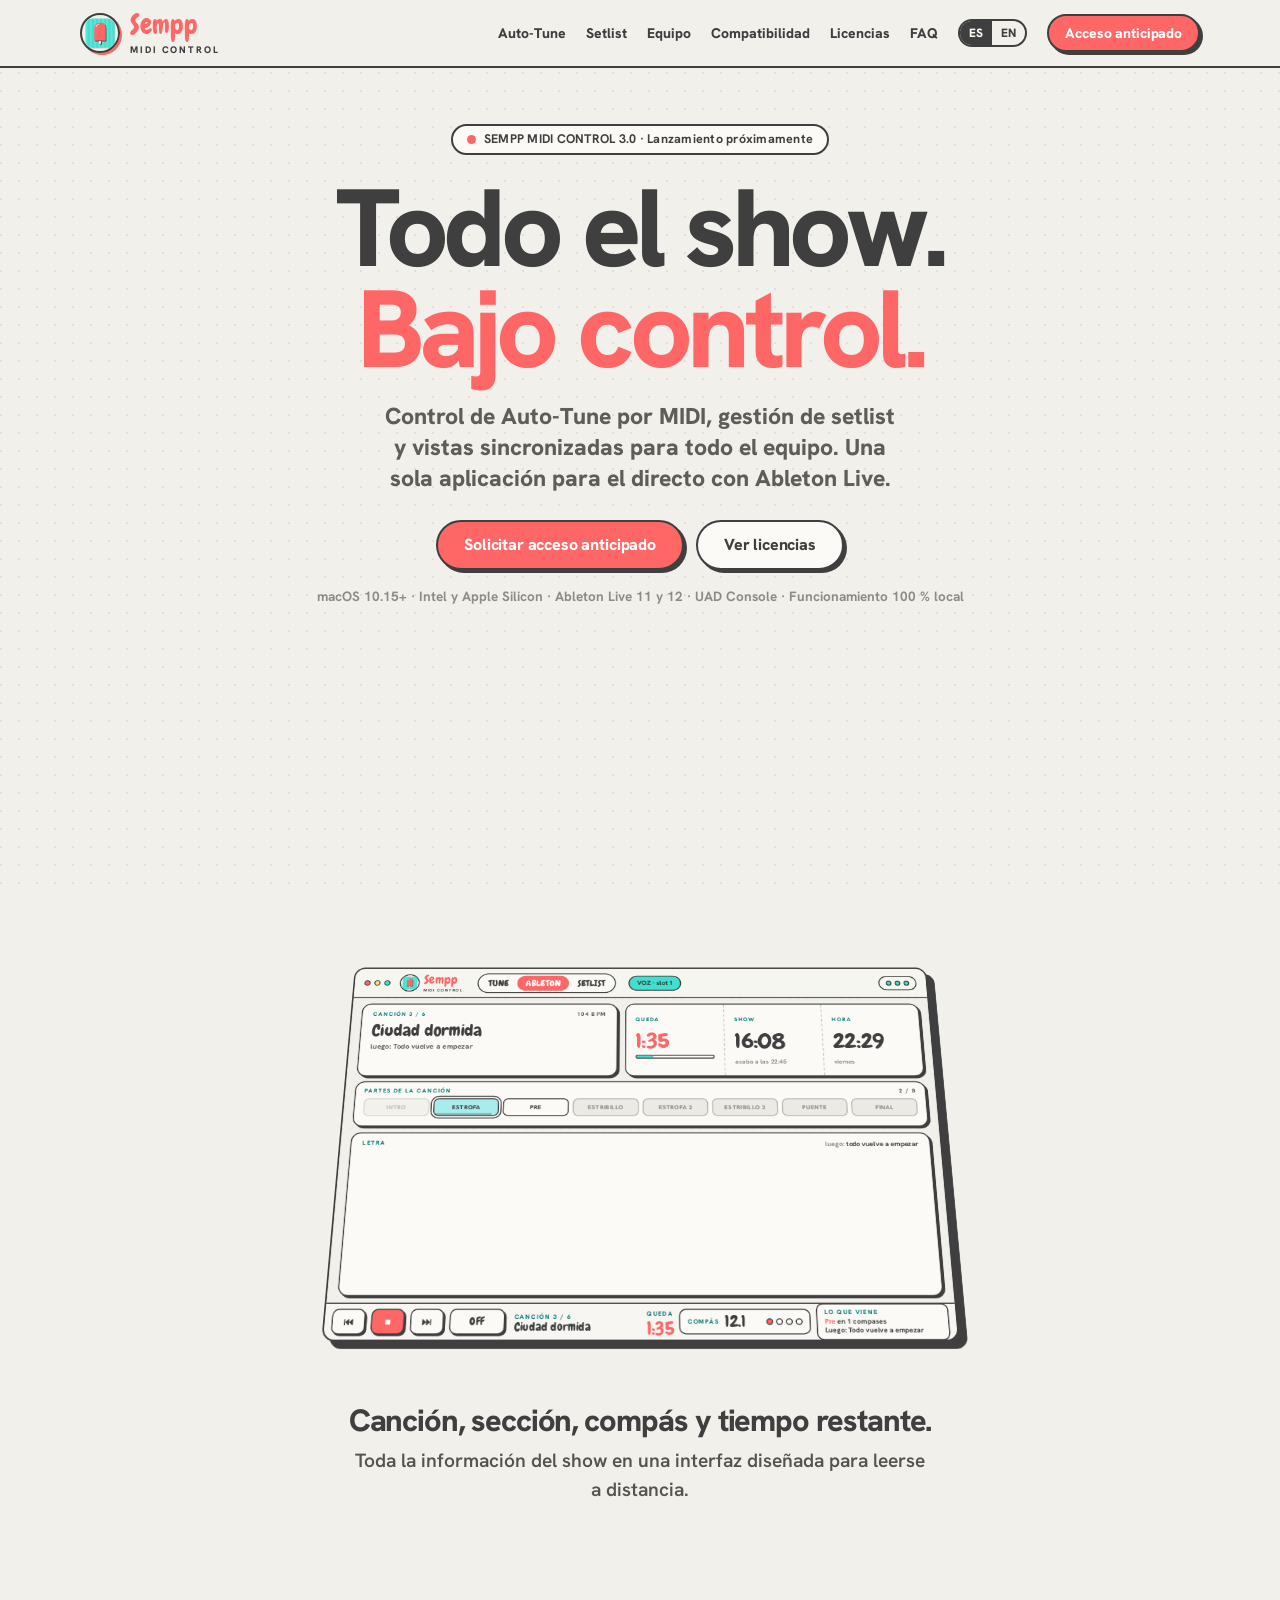
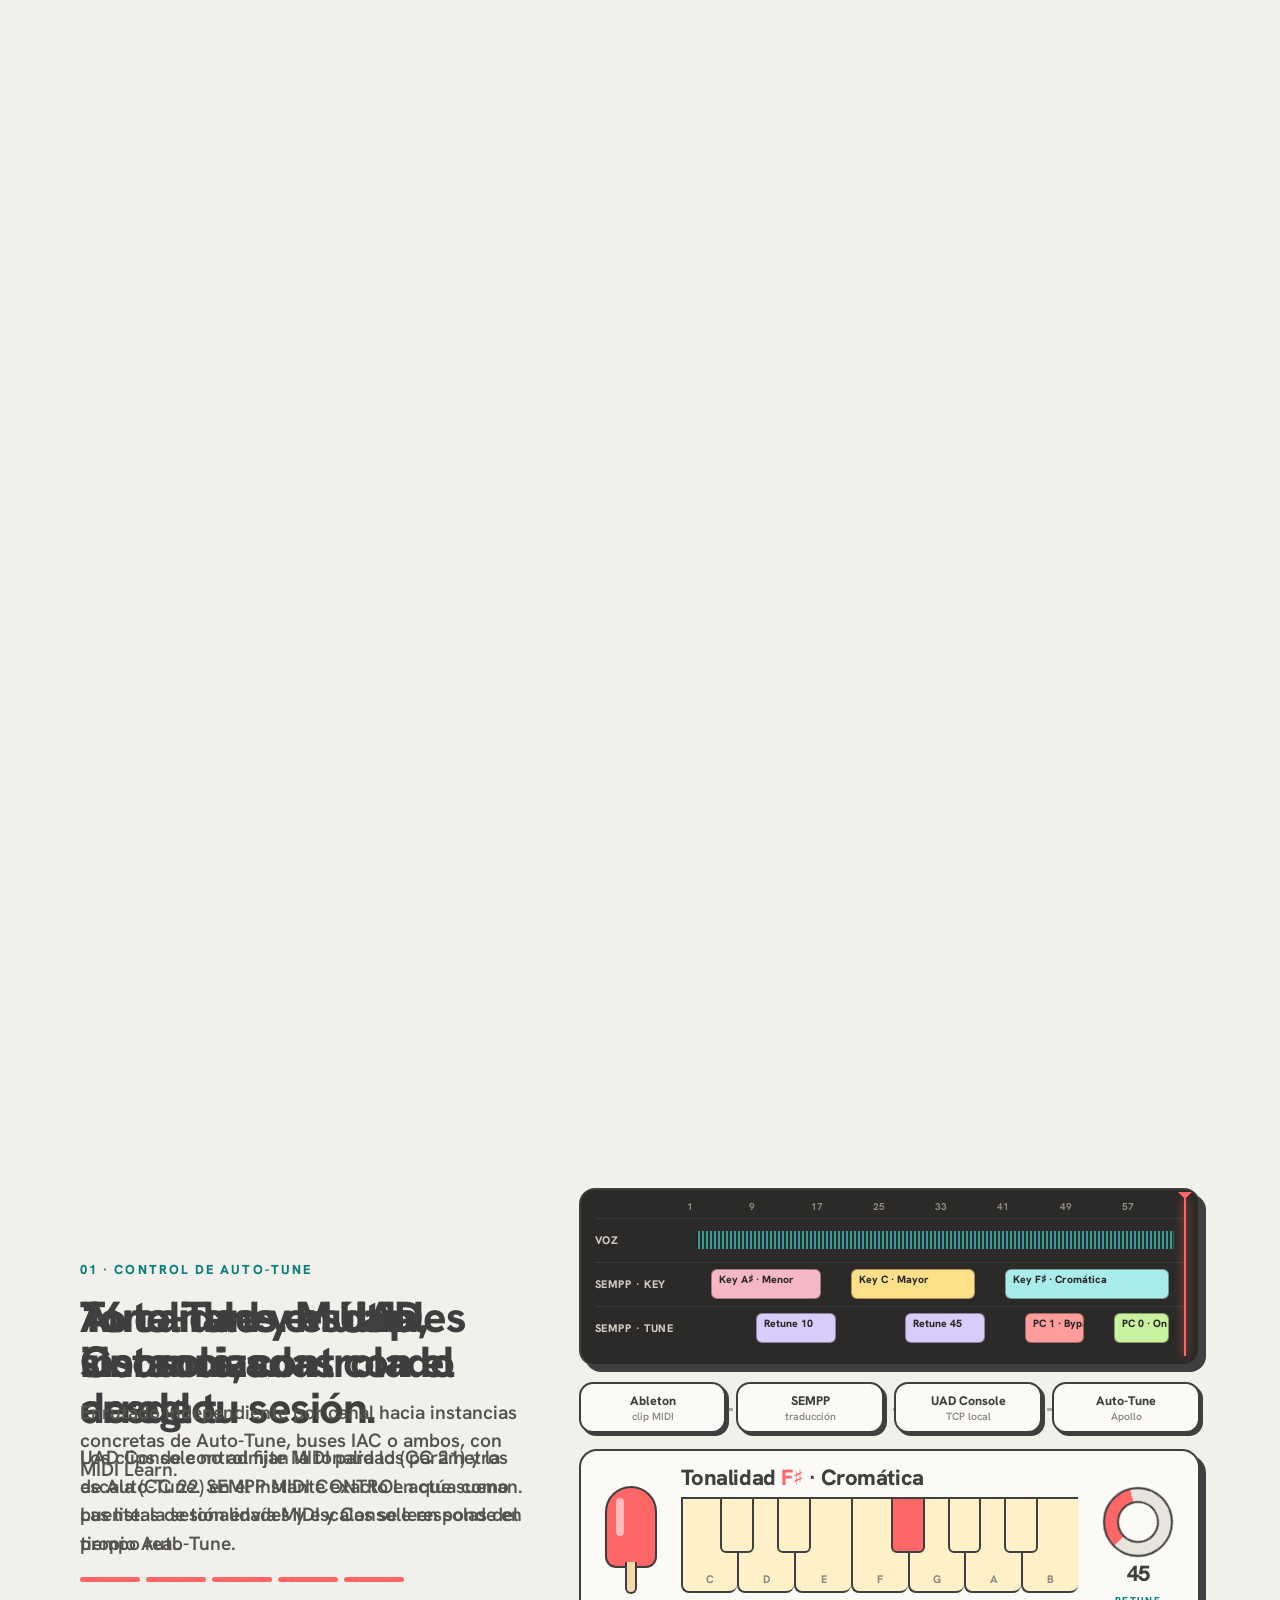
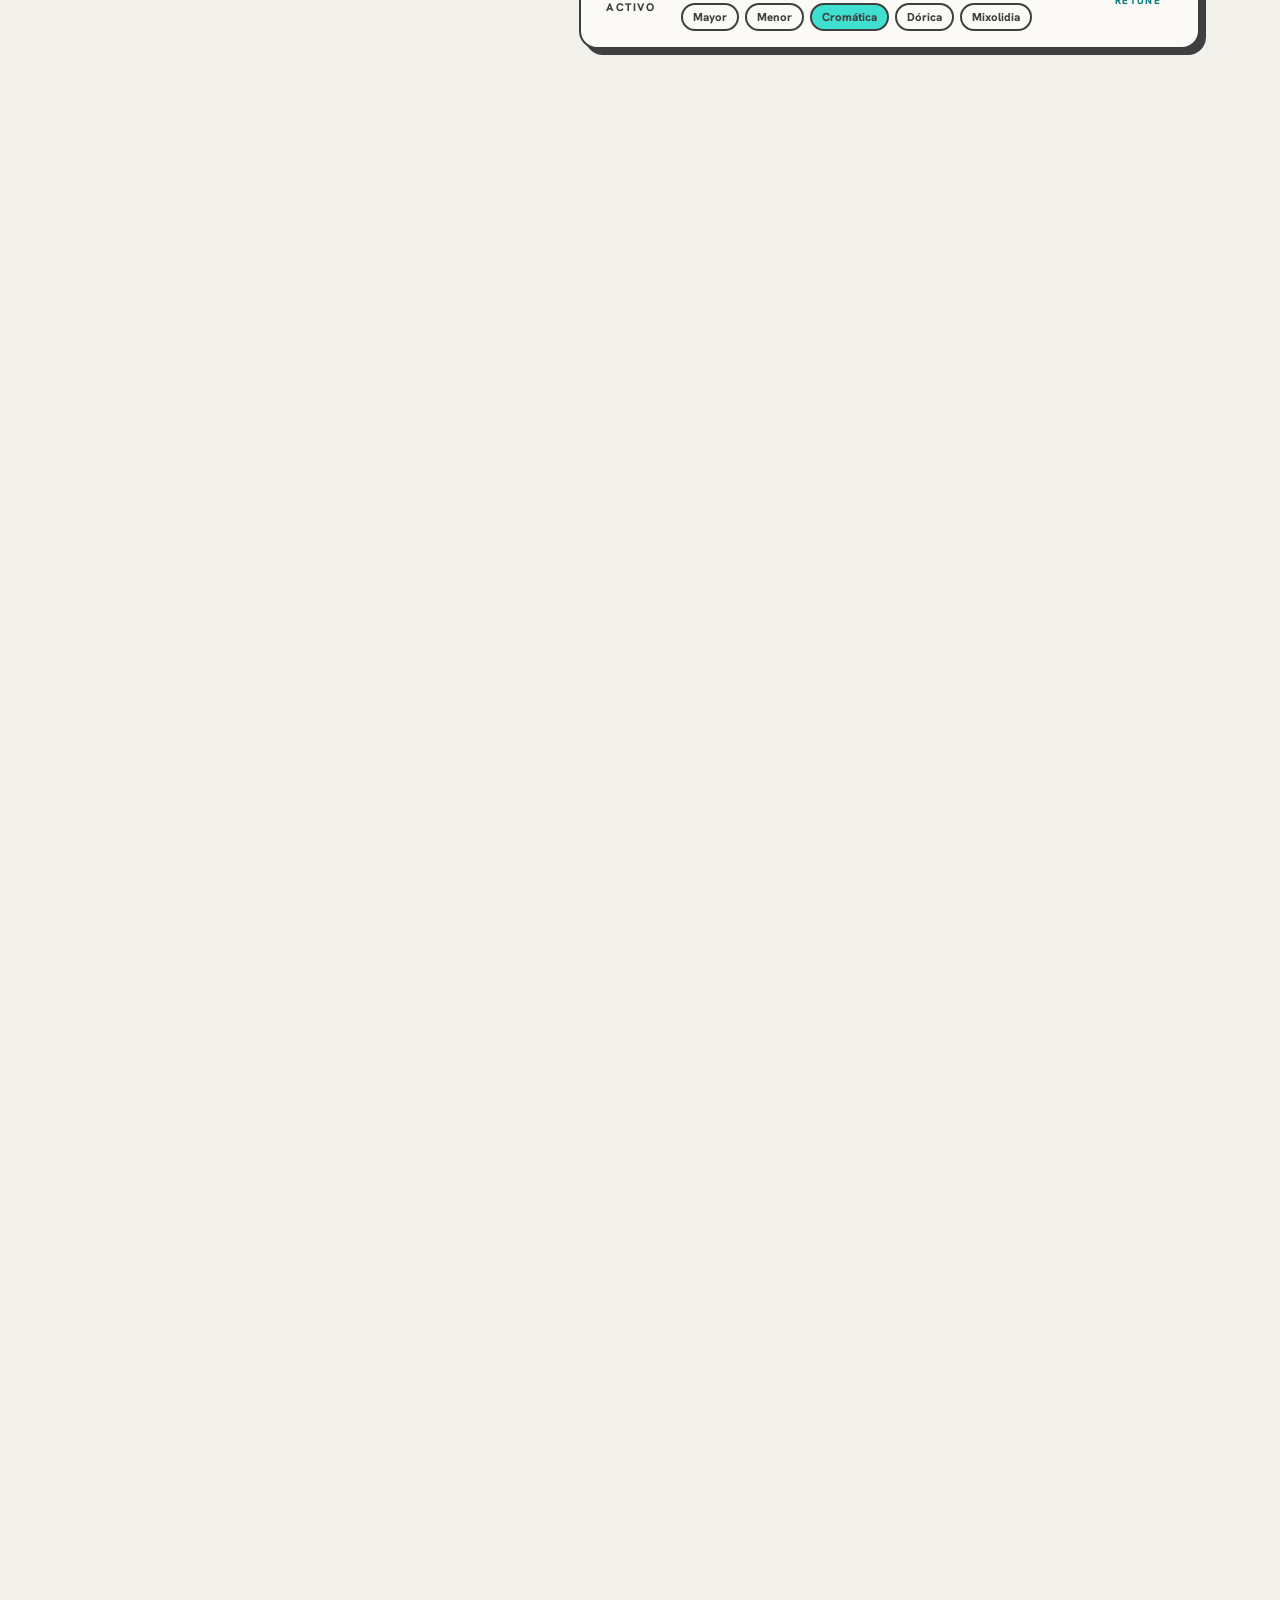
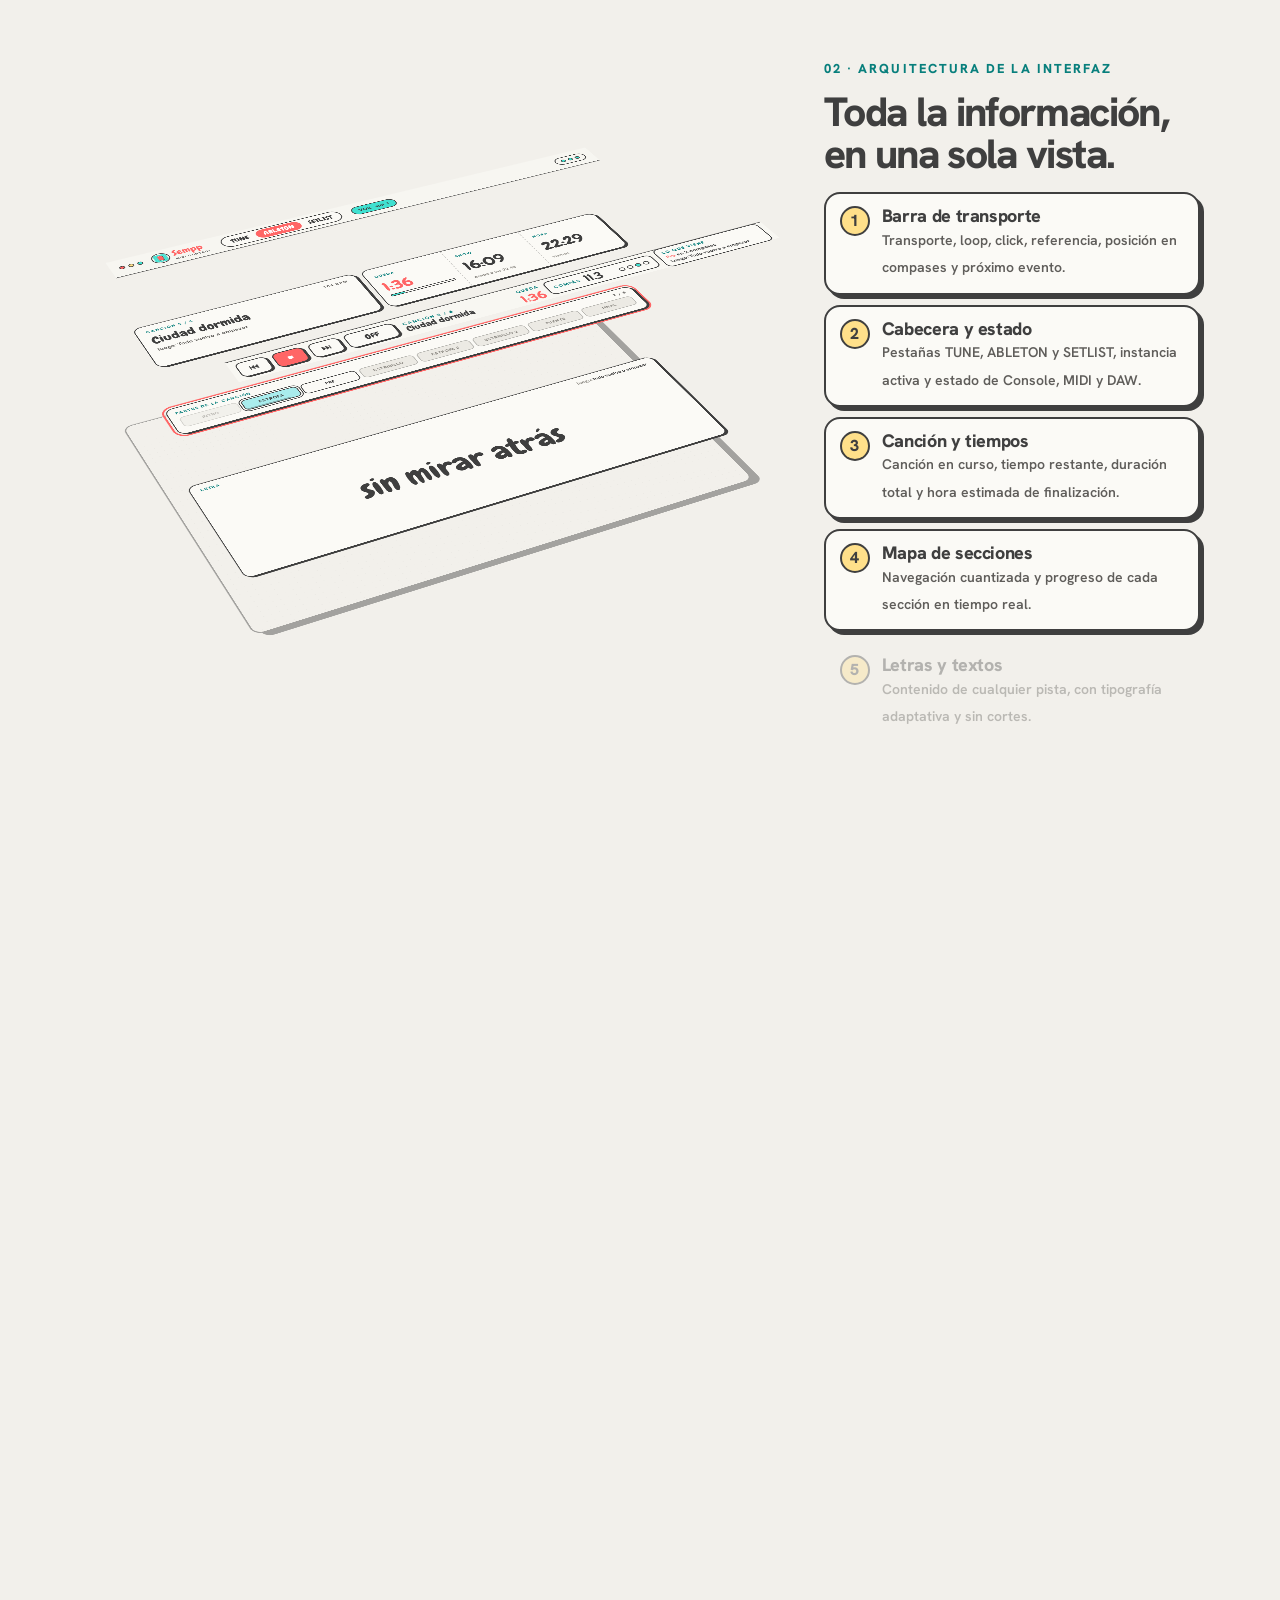
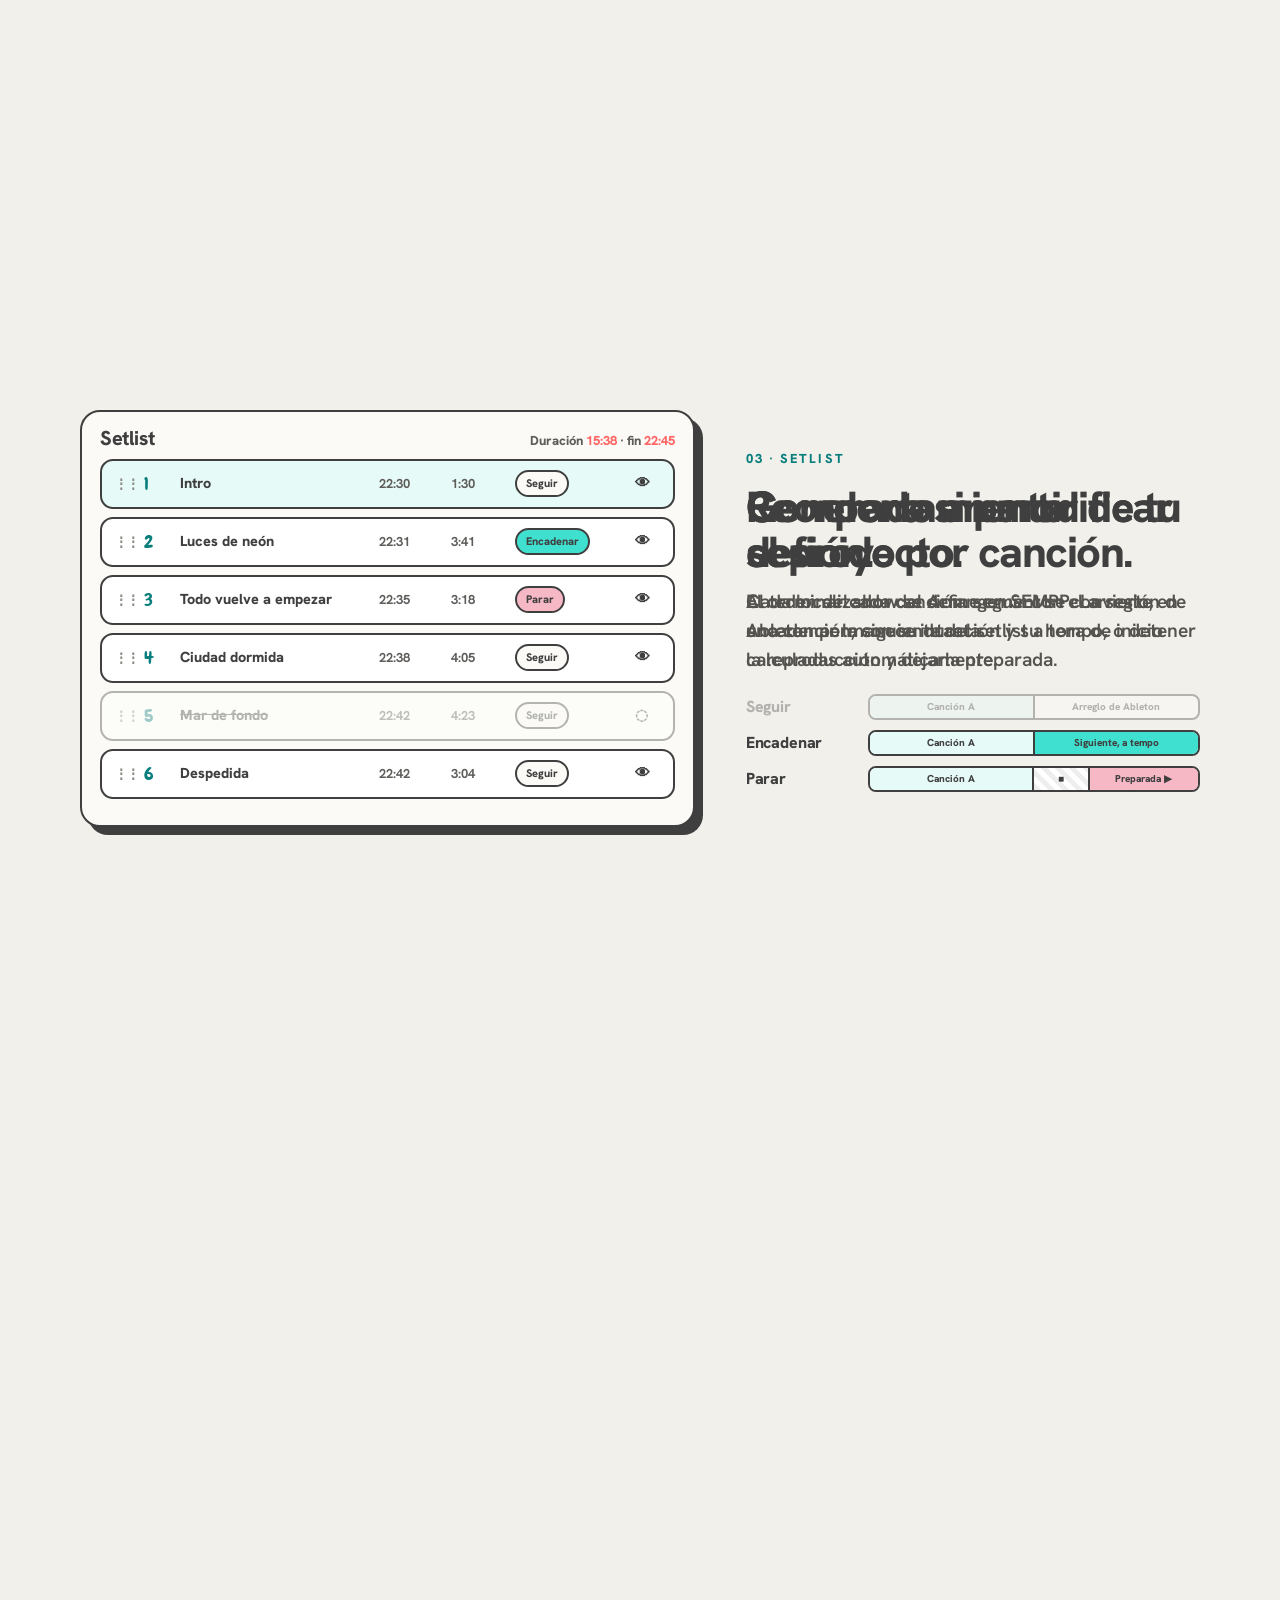
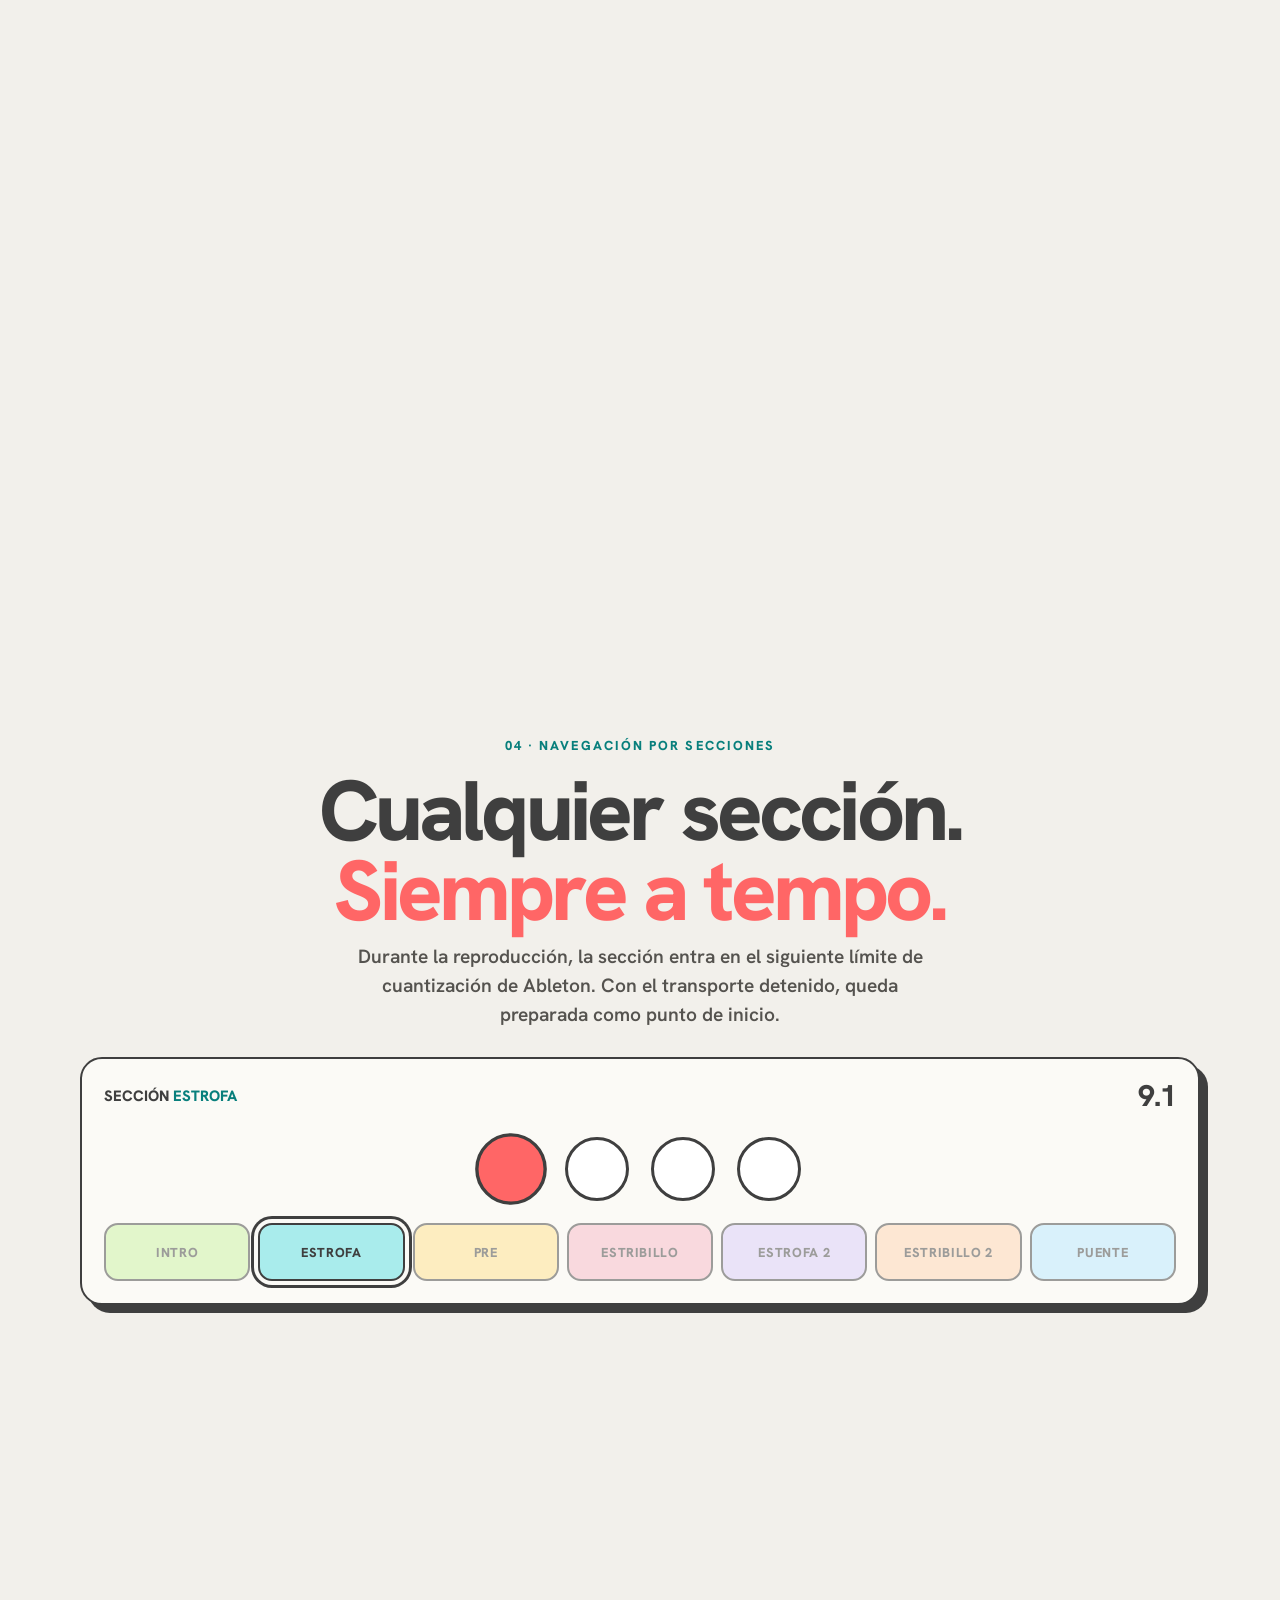
==== commit e863d562: "Vista previa web: licencias con conexión cada 30 días Co-Authored-By: Claude Opus 5.5 <noreply@anthr" ====
--- a/docs/index.html
+++ b/docs/index.html
@@ -38,7 +38,7 @@
 <link rel="stylesheet" href="css/site.css">
 <link rel="stylesheet" href="css/show.css">
 <link rel="stylesheet" href="css/env.css">
-<script type="application/ld+json">{"@context": "https://schema.org", "@graph": [{"@type": "WebSite", "@id": "https://sempp.miguelsempere.es/#web", "url": "https://sempp.miguelsempere.es/", "name": "SEMPP MIDI CONTROL", "inLanguage": ["es", "en"]}, {"@type": "Person", "@id": "https://sempp.miguelsempere.es/#miguel", "name": "Miguel Sempere", "jobTitle": "Guitarrista, productor y director musical", "sameAs": ["https://www.instagram.com/semperemiguel/"]}, {"@type": "SoftwareApplication", "@id": "https://sempp.miguelsempere.es/#app", "name": "SEMPP MIDI CONTROL", "url": "https://sempp.miguelsempere.es/", "description": "App para macOS que controla el Auto-Tune de UAD Console por MIDI desde Ableton Live y lleva el show con setlist, partes a tempo, tiempos y vistas en iPad para la banda.", "applicationCategory": "MultimediaApplication", "applicationSubCategory": "Live performance / MIDI", "operatingSystem": "macOS 10.15 or later", "softwareVersion": "3.0", "inLanguage": "es", "image": "https://sempp.miguelsempere.es/img/og-es.png", "screenshot": ["https://sempp.miguelsempere.es/img/plugin-abl.webp", "https://sempp.miguelsempere.es/img/plugin-set.webp", "https://sempp.miguelsempere.es/img/ipad-dm.webp"], "author": {"@id": "https://sempp.miguelsempere.es/#miguel"}, "publisher": {"@id": "https://sempp.miguelsempere.es/#miguel"}, "offers": [{"@type": "Offer", "name": "MIDI", "price": "49", "priceCurrency": "EUR", "availability": "https://schema.org/PreOrder", "url": "https://sempp.miguelsempere.es/#precios"}, {"@type": "Offer", "name": "Setlist", "price": "99", "priceCurrency": "EUR", "availability": "https://schema.org/PreOrder", "url": "https://sempp.miguelsempere.es/#precios"}, {"@type": "Offer", "name": "Full", "price": "149", "priceCurrency": "EUR", "availability": "https://schema.org/PreOrder", "url": "https://sempp.miguelsempere.es/#precios"}]}, {"@type": "FAQPage", "mainEntity": [{"@type": "Question", "name": "¿Qué necesito para usar SEMPP MIDI CONTROL?", "acceptedAnswer": {"@type": "Answer", "text": "Un Mac con macOS 10.15 o posterior (Intel o Apple Silicon) y Ableton Live 11 o 12. Para controlar el Auto-Tune, una interfaz Universal Audio Apollo con UAD Console y el Auto-Tune cargado en un canal. Los iPad, móviles u ordenadores de la banda solo necesitan un navegador en la misma red."}}, {"@type": "Question", "name": "¿Se puede utilizar sin Apollo ni Auto-Tune?", "acceptedAnswer": {"@type": "Answer", "text": "Sí. La licencia Setlist incluye el setlist, las partes, los tiempos, Click y Artist Ref y las vistas de iPad, y no necesita ninguna interfaz de Universal Audio."}}, {"@type": "Question", "name": "¿Cuánto cuesta?", "acceptedAnswer": {"@type": "Answer", "text": "Tres licencias de pago único, IVA incluido: MIDI 49 €, Setlist 99 € y Full 149 €. Puedes pasar de Setlist a Full por 59 € y de MIDI a Full por 99 €. Hay licencia Gira / Oficina de 5 Macs por 349 € y un 40 % de descuento para escuelas y conservatorios."}}, {"@type": "Question", "name": "¿Es una suscripción?", "acceptedAnswer": {"@type": "Answer", "text": "No. Es una licencia perpetua de pago único. Las actualizaciones de la versión 3 son gratis; una futura versión 4 tendrá precio reducido para quien ya tenga licencia."}}, {"@type": "Question", "name": "¿Hay prueba gratis?", "acceptedAnswer": {"@type": "Answer", "text": "Sí: 14 días de la versión Full con todo abierto y sin tarjeta. Al finalizar, las funciones no incluidas en tu licencia se desactivan sin afectar al resto."}}, {"@type": "Question", "name": "¿En cuántos Macs puedo usarla?", "acceptedAnswer": {"@type": "Answer", "text": "Cada licencia se activa en 2 Macs, por ejemplo el del directo y el de casa. Puedes liberar uno cuando quieras, y una tercera activación cuesta 19 €."}}, {"@type": "Question", "name": "¿Necesita internet en el escenario?", "acceptedAnswer": {"@type": "Answer", "text": "No. Todo funciona en local con el router del rack, incluidas las vistas de iPad. La licencia se comprueba en el propio Mac tras activarla, e internet solo se usa, si lo hay, para buscar actualizaciones."}}, {"@type": "Question", "name": "¿Se pueden guardar ajustes de Auto-Tune por canción?", "acceptedAnswer": {"@type": "Answer", "text": "Sí. Los presets de Tune guardan tonalidad, escala y los cuatro mandos. Se cargan con un clic, por CC desde Ableton o automáticamente al llegar a cada canción, y se pueden exportar e importar entre equipos."}}, {"@type": "Question", "name": "¿Cómo identifica las canciones y sus secciones?", "acceptedAnswer": {"@type": "Answer", "text": "En Ableton lee los localizadores del Arrangement: cada uno es una canción. Las partes salen de los clips de una pista que eliges en Ajustes. No hay que importar ni exportar nada."}}, {"@type": "Question", "name": "¿Modifica el proyecto?", "acceptedAnswer": {"@type": "Answer", "text": "No. El setlist, el orden y los modos viven en SEMPP. Solo mueve el transporte y, si lo activas, el solo del click y el mute de la voz de referencia."}}, {"@type": "Question", "name": "¿Qué iPad o dispositivos puedo usar?", "acceptedAnswer": {"@type": "Answer", "text": "Cualquier iPad, iPhone, Android u ordenador con navegador, también iPads antiguos. La vista se abre con un código QR y no hay que instalar ninguna app."}}, {"@type": "Question", "name": "¿Es seguro el control a través de la red wifi?", "acceptedAnswer": {"@type": "Answer", "text": "Puedes poner un PIN de acceso, dar permisos distintos a cada vista (director, técnico, banda) y bloquear todos los iPad desde el Mac con un solo clic."}}, {"@type": "Question", "name": "¿Funciona con Logic Pro?", "acceptedAnswer": {"@type": "Answer", "text": "La versión para Logic Pro 11 está en desarrollo, con canciones ilimitadas y saltos sin cortes. Tu licencia valdrá para Ableton y para Logic. El control del Auto-Tune por MIDI ya funciona con cualquier DAW."}}, {"@type": "Question", "name": "¿En qué se diferencia de otras apps de setlist como AbleSet?", "acceptedAnswer": {"@type": "Answer", "text": "SEMPP junta en una sola app el setlist, las partes a tempo y las vistas para la banda con el control del Auto-Tune de la Apollo por MIDI y el vúmetro de la voz para el técnico, y una misma licencia vale para Ableton y Logic."}}, {"@type": "Question", "name": "¿Es un producto de Universal Audio, Antares, Ableton o Apple?", "acceptedAnswer": {"@type": "Answer", "text": "No. SEMPP MIDI CONTROL es un producto independiente, hecho por Miguel Sempere, sin relación con Universal Audio, Antares, Ableton ni Apple."}}]}]}</script>
+<script type="application/ld+json">{"@context": "https://schema.org", "@graph": [{"@type": "WebSite", "@id": "https://sempp.miguelsempere.es/#web", "url": "https://sempp.miguelsempere.es/", "name": "SEMPP MIDI CONTROL", "inLanguage": ["es", "en"]}, {"@type": "Person", "@id": "https://sempp.miguelsempere.es/#miguel", "name": "Miguel Sempere", "jobTitle": "Guitarrista, productor y director musical", "sameAs": ["https://www.instagram.com/semperemiguel/"]}, {"@type": "SoftwareApplication", "@id": "https://sempp.miguelsempere.es/#app", "name": "SEMPP MIDI CONTROL", "url": "https://sempp.miguelsempere.es/", "description": "App para macOS que controla el Auto-Tune de UAD Console por MIDI desde Ableton Live y lleva el show con setlist, partes a tempo, tiempos y vistas en iPad para la banda.", "applicationCategory": "MultimediaApplication", "applicationSubCategory": "Live performance / MIDI", "operatingSystem": "macOS 10.15 or later", "softwareVersion": "3.0", "inLanguage": "es", "image": "https://sempp.miguelsempere.es/img/og-es.png", "screenshot": ["https://sempp.miguelsempere.es/img/plugin-abl.webp", "https://sempp.miguelsempere.es/img/plugin-set.webp", "https://sempp.miguelsempere.es/img/ipad-dm.webp"], "author": {"@id": "https://sempp.miguelsempere.es/#miguel"}, "publisher": {"@id": "https://sempp.miguelsempere.es/#miguel"}, "offers": [{"@type": "Offer", "name": "MIDI", "price": "49", "priceCurrency": "EUR", "availability": "https://schema.org/PreOrder", "url": "https://sempp.miguelsempere.es/#precios"}, {"@type": "Offer", "name": "Setlist", "price": "99", "priceCurrency": "EUR", "availability": "https://schema.org/PreOrder", "url": "https://sempp.miguelsempere.es/#precios"}, {"@type": "Offer", "name": "Full", "price": "149", "priceCurrency": "EUR", "availability": "https://schema.org/PreOrder", "url": "https://sempp.miguelsempere.es/#precios"}]}, {"@type": "FAQPage", "mainEntity": [{"@type": "Question", "name": "¿Qué necesito para usar SEMPP MIDI CONTROL?", "acceptedAnswer": {"@type": "Answer", "text": "Un Mac con macOS 10.15 o posterior (Intel o Apple Silicon) y Ableton Live 11 o 12. Para controlar el Auto-Tune, una interfaz Universal Audio Apollo con UAD Console y el Auto-Tune cargado en un canal. Los iPad, móviles u ordenadores de la banda solo necesitan un navegador en la misma red."}}, {"@type": "Question", "name": "¿Se puede utilizar sin Apollo ni Auto-Tune?", "acceptedAnswer": {"@type": "Answer", "text": "Sí. La licencia Setlist incluye el setlist, las partes, los tiempos, Click y Artist Ref y las vistas de iPad, y no necesita ninguna interfaz de Universal Audio."}}, {"@type": "Question", "name": "¿Cuánto cuesta?", "acceptedAnswer": {"@type": "Answer", "text": "Tres licencias de pago único, IVA incluido: MIDI 49 €, Setlist 99 € y Full 149 €. Puedes pasar de Setlist a Full por 59 € y de MIDI a Full por 99 €. Hay licencia Gira / Oficina de 5 Macs por 349 € y un 40 % de descuento para escuelas y conservatorios."}}, {"@type": "Question", "name": "¿Es una suscripción?", "acceptedAnswer": {"@type": "Answer", "text": "No. Es una licencia perpetua de pago único. Las actualizaciones de la versión 3 son gratis; una futura versión 4 tendrá precio reducido para quien ya tenga licencia."}}, {"@type": "Question", "name": "¿Hay prueba gratis?", "acceptedAnswer": {"@type": "Answer", "text": "Sí: 14 días de la versión Full con todo abierto y sin tarjeta. Al finalizar, las funciones no incluidas en tu licencia se desactivan sin afectar al resto."}}, {"@type": "Question", "name": "¿En cuántos Macs puedo usarla?", "acceptedAnswer": {"@type": "Answer", "text": "Cada licencia se activa en 2 Macs, por ejemplo el del directo y el de casa. Puedes liberar uno cuando quieras, y una tercera activación cuesta 19 €."}}, {"@type": "Question", "name": "¿Necesita internet en el escenario?", "acceptedAnswer": {"@type": "Answer", "text": "No. Todo funciona en local con el router del rack, incluidas las vistas de iPad. La licencia se comprueba en el propio Mac; basta con que se conecte a internet una vez cada 30 días (por ejemplo, en casa o en el hotel), y nunca se bloquea nada con SEMPP abierto."}}, {"@type": "Question", "name": "¿Se pueden guardar ajustes de Auto-Tune por canción?", "acceptedAnswer": {"@type": "Answer", "text": "Sí. Los presets de Tune guardan tonalidad, escala y los cuatro mandos. Se cargan con un clic, por CC desde Ableton o automáticamente al llegar a cada canción, y se pueden exportar e importar entre equipos."}}, {"@type": "Question", "name": "¿Cómo identifica las canciones y sus secciones?", "acceptedAnswer": {"@type": "Answer", "text": "En Ableton lee los localizadores del Arrangement: cada uno es una canción. Las partes salen de los clips de una pista que eliges en Ajustes. No hay que importar ni exportar nada."}}, {"@type": "Question", "name": "¿Modifica el proyecto?", "acceptedAnswer": {"@type": "Answer", "text": "No. El setlist, el orden y los modos viven en SEMPP. Solo mueve el transporte y, si lo activas, el solo del click y el mute de la voz de referencia."}}, {"@type": "Question", "name": "¿Qué iPad o dispositivos puedo usar?", "acceptedAnswer": {"@type": "Answer", "text": "Cualquier iPad, iPhone, Android u ordenador con navegador, también iPads antiguos. La vista se abre con un código QR y no hay que instalar ninguna app."}}, {"@type": "Question", "name": "¿Es seguro el control a través de la red wifi?", "acceptedAnswer": {"@type": "Answer", "text": "Puedes poner un PIN de acceso, dar permisos distintos a cada vista (director, técnico, banda) y bloquear todos los iPad desde el Mac con un solo clic."}}, {"@type": "Question", "name": "¿Funciona con Logic Pro?", "acceptedAnswer": {"@type": "Answer", "text": "La versión para Logic Pro 11 está en desarrollo, con canciones ilimitadas y saltos sin cortes. Tu licencia valdrá para Ableton y para Logic. El control del Auto-Tune por MIDI ya funciona con cualquier DAW."}}, {"@type": "Question", "name": "¿En qué se diferencia de otras apps de setlist como AbleSet?", "acceptedAnswer": {"@type": "Answer", "text": "SEMPP junta en una sola app el setlist, las partes a tempo y las vistas para la banda con el control del Auto-Tune de la Apollo por MIDI y el vúmetro de la voz para el técnico, y una misma licencia vale para Ableton y Logic."}}, {"@type": "Question", "name": "¿Es un producto de Universal Audio, Antares, Ableton o Apple?", "acceptedAnswer": {"@type": "Answer", "text": "No. SEMPP MIDI CONTROL es un producto independiente, hecho por Miguel Sempere, sin relación con Universal Audio, Antares, Ableton ni Apple."}}]}]}</script>
 </head>
 <body data-env="light">
 <div id="env" aria-hidden="true"><div class="env-light"></div><div class="env-stage"><div class="truss"></div><i class="beam bm1"></i><i class="beam bm2"></i><i class="beam bm3"></i><i class="beam bm4"></i><i class="beam bm5"></i><canvas id="haze"></canvas><div class="wash"></div><div class="floor"></div></div><div class="env-land"><canvas id="land"></canvas></div></div>
@@ -248,7 +248,7 @@
 
 <section id="precios" data-env="land" aria-labelledby="t-precios"><div class="w">
   <div class="center"><span class="kicker">09 · Licencias</span><h2 class="big" id="t-precios" style="margin:12px 0 0">Licencia perpetua.<br><em>Sin suscripción.</em></h2>
-  <p class="lede" style="margin:16px auto 0">Pago único, actualizaciones de la versión 3 incluidas y funcionamiento sin conexión. Amplía tu licencia cuando lo necesites.</p></div>
+  <p class="lede" style="margin:16px auto 0">Pago único, actualizaciones de la versión 3 incluidas y funcionamiento sin conexión en el escenario. Amplía tu licencia cuando lo necesites.</p></div>
   <div class="plans">
     <div class="plan rv"><h3>MIDI</h3><p class="for">Control de Auto-Tune por MIDI, compatible con cualquier DAW.</p>
       <p class="price">49 €<small>pago único · IVA incluido</small></p>
@@ -271,7 +271,7 @@
         <li><div><b>Prueba de 14 días</b><span>Todas las funciones disponibles, sin tarjeta. Al finalizar, las funciones no incluidas en tu licencia quedan desactivadas sin afectar al resto.</span></div></li>
         <li><div><b>Compra y número de serie</b><span>Pago seguro con IVA incluido. El número de serie se envía por correo de forma inmediata.</span></div></li>
         <li><div><b>Activación en dos equipos</b><span>Desde Ajustes → Licencia, en dos Mac: el de directo y el de estudio. Puedes liberar una activación en cualquier momento.</span></div></li>
-        <li><div><b>Validación local</b><span>Una vez activada, la licencia se verifica en el propio equipo. Ninguna comprobación interrumpe una actuación.</span></div></li>
+        <li><div><b>Validación local</b><span>La licencia se verifica en el propio equipo. Basta con conectarse a internet una vez cada 30 días, y nunca se bloquea nada con la aplicación abierta.</span></div></li>
       </ol></div>
     <div class="rv d2"><span class="kicker">Funciones por licencia</span>
       <div class="licpick" style="margin-top:14px" role="group" aria-label="Licencia"><button data-lic="midi" aria-pressed="false">MIDI</button><button data-lic="set" aria-pressed="false">Setlist</button><button data-lic="full" aria-pressed="true">Full</button></div>
@@ -318,7 +318,7 @@
   <p class="lede" style="margin:0 auto">SEMPP MIDI CONTROL surge de las necesidades de la dirección musical en directo. Cada función se valida en ensayos y conciertos antes de publicarse, con un único criterio: que el show nunca dependa del ordenador.</p></div>
   <div class="g3">
     <div class="card rv"><b class="pt3">Probado en directo</b><p>Utilizado en giras profesionales con secuencias, pedalera MIDI y Auto-Tune en la voz principal.</p></div>
-    <div class="card rv d1"><b class="pt3">Arquitectura local</b><p>Todo el sistema funciona en la red del rack, sin servicios externos, sin cuentas y sin conexión a internet.</p></div>
+    <div class="card rv d1"><b class="pt3">Arquitectura local</b><p>Durante el show, todo el sistema funciona en la red del rack, sin conexión a internet ni servicios externos.</p></div>
     <div class="card rv d2"><b class="pt3">Soporte integrado</b><p>Informe de incidencias en un clic, con registros y diagnóstico completos para una resolución rápida.</p></div>
   </div>
 </div></section>
@@ -346,7 +346,7 @@
     <details><summary>¿Es una suscripción?</summary><p>No. Es una licencia perpetua de pago único. Las actualizaciones de la versión 3 son gratis; una futura versión 4 tendrá precio reducido para quien ya tenga licencia.</p></details>
     <details><summary>¿Hay prueba gratis?</summary><p>Sí: 14 días de la versión Full con todo abierto y sin tarjeta. Al finalizar, las funciones no incluidas en tu licencia se desactivan sin afectar al resto.</p></details>
     <details><summary>¿En cuántos Macs puedo usarla?</summary><p>Cada licencia se activa en 2 Macs, por ejemplo el del directo y el de casa. Puedes liberar uno cuando quieras, y una tercera activación cuesta 19 €.</p></details>
-    <details><summary>¿Necesita internet en el escenario?</summary><p>No. Todo funciona en local con el router del rack, incluidas las vistas de iPad. La licencia se comprueba en el propio Mac tras activarla, e internet solo se usa, si lo hay, para buscar actualizaciones.</p></details>
+    <details><summary>¿Necesita internet en el escenario?</summary><p>No. Todo funciona en local con el router del rack, incluidas las vistas de iPad. La licencia se comprueba en el propio Mac; basta con que se conecte a internet una vez cada 30 días (por ejemplo, en casa o en el hotel), y nunca se bloquea nada con SEMPP abierto.</p></details>
     <details><summary>¿Se pueden guardar ajustes de Auto-Tune por canción?</summary><p>Sí. Los presets de Tune guardan tonalidad, escala y los cuatro mandos. Se cargan con un clic, por CC desde Ableton o automáticamente al llegar a cada canción, y se pueden exportar e importar entre equipos.</p></details>
     <details><summary>¿Cómo identifica las canciones y sus secciones?</summary><p>En Ableton lee los localizadores del Arrangement: cada uno es una canción. Las partes salen de los clips de una pista que eliges en Ajustes. No hay que importar ni exportar nada.</p></details>
     <details><summary>¿Modifica el proyecto?</summary><p>No. El setlist, el orden y los modos viven en SEMPP. Solo mueve el transporte y, si lo activas, el solo del click y el mute de la voz de referencia.</p></details>
